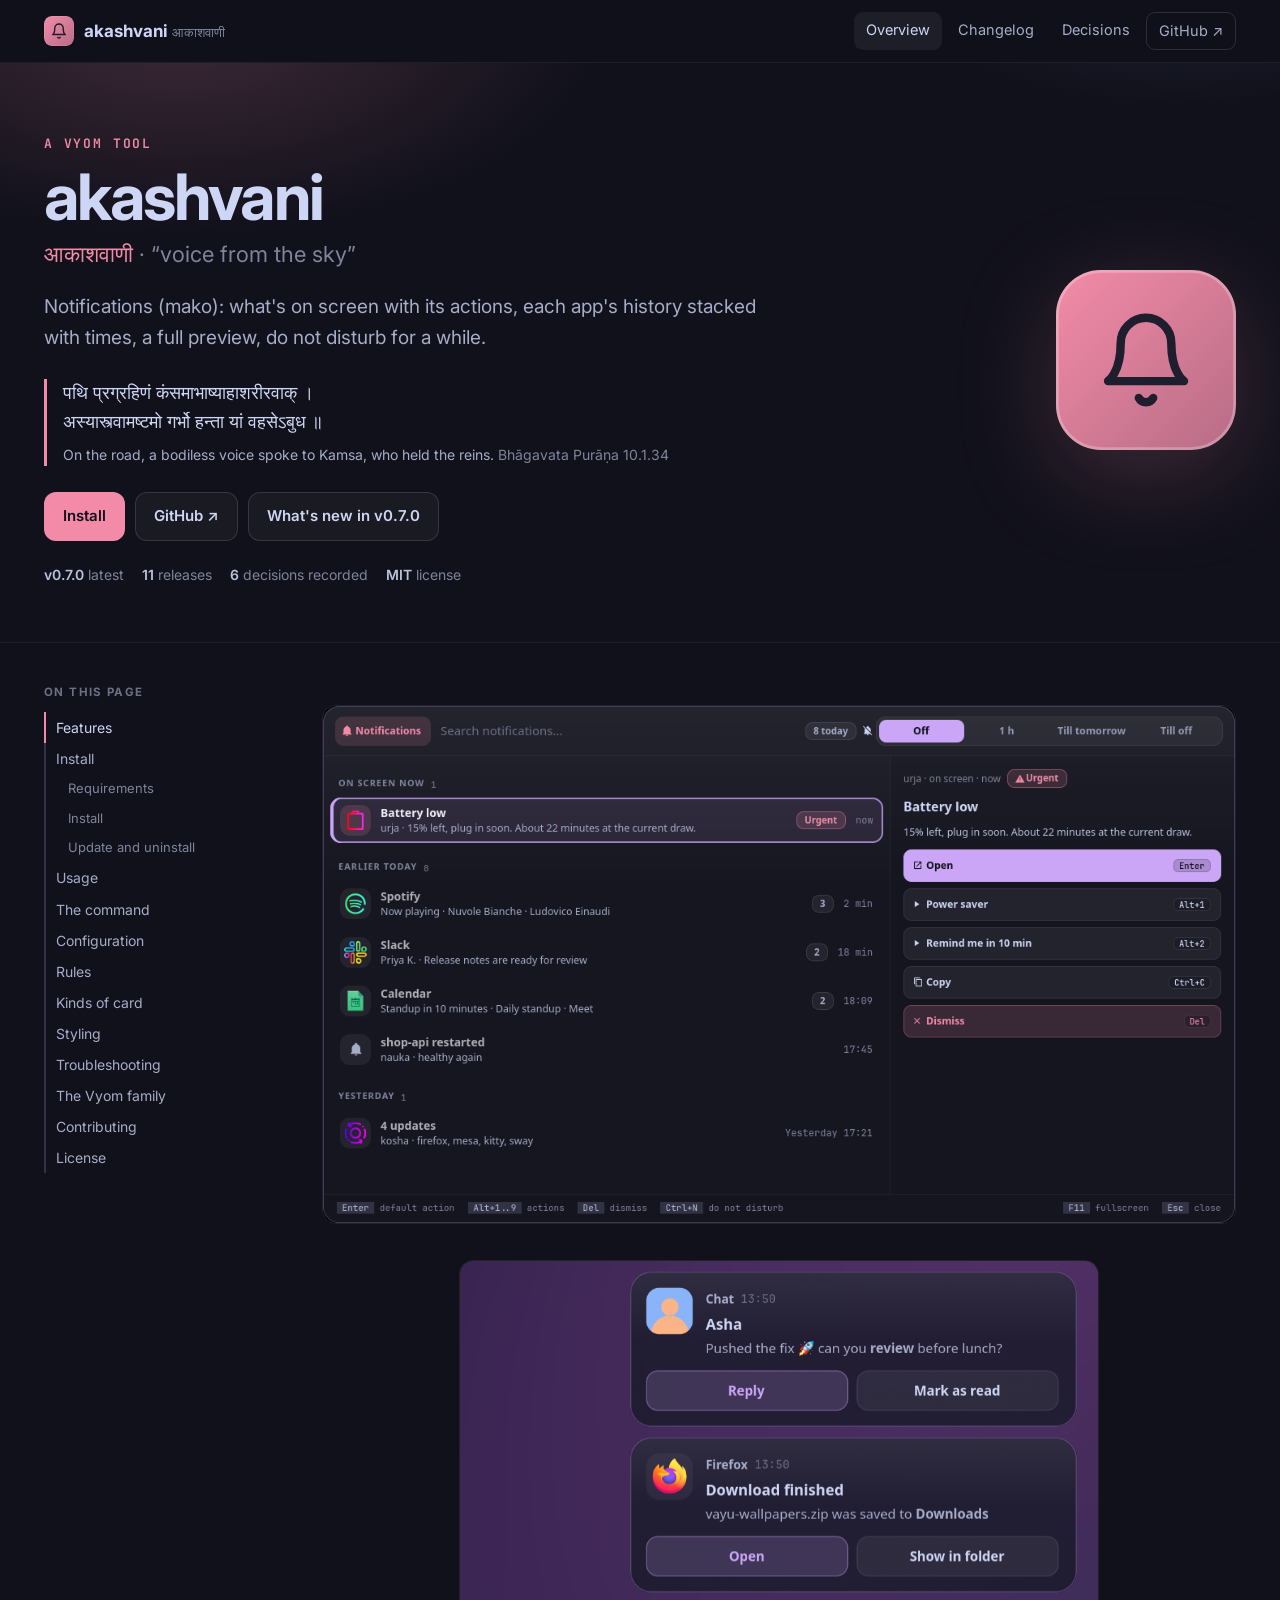
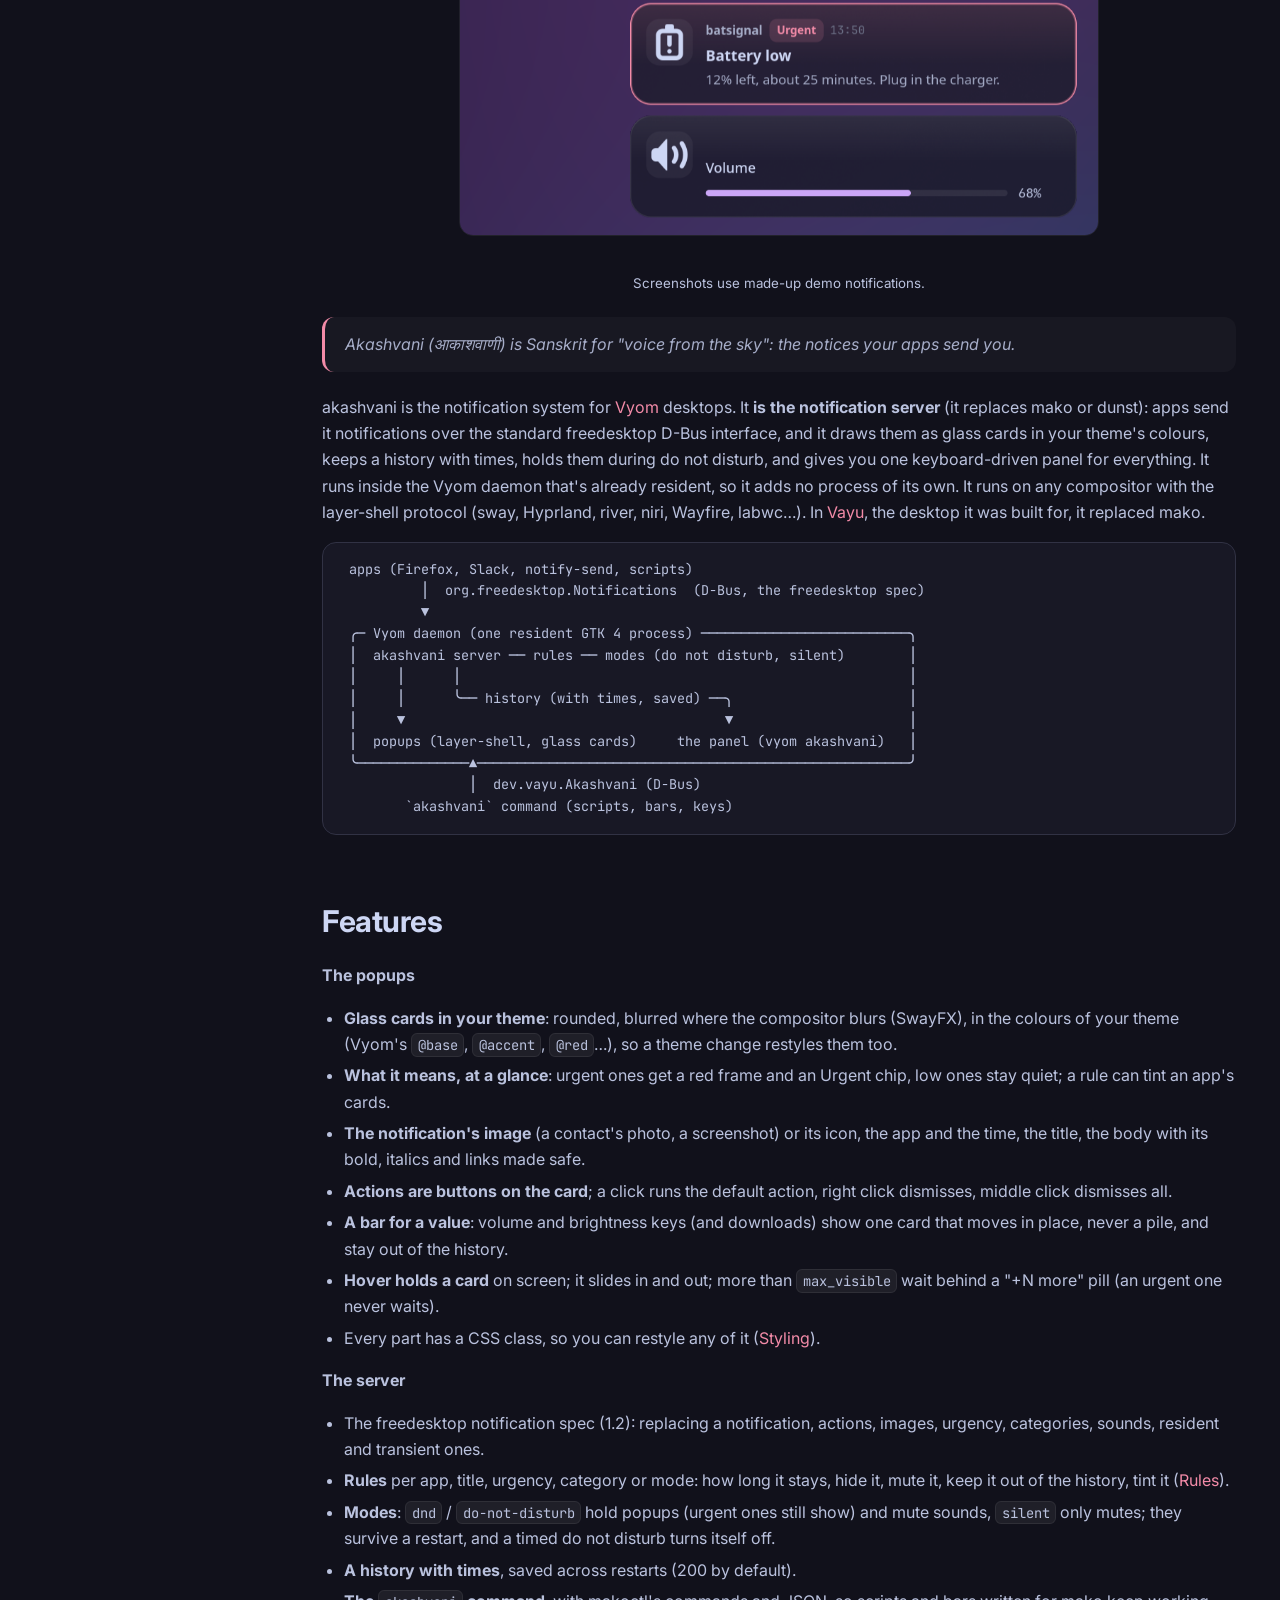
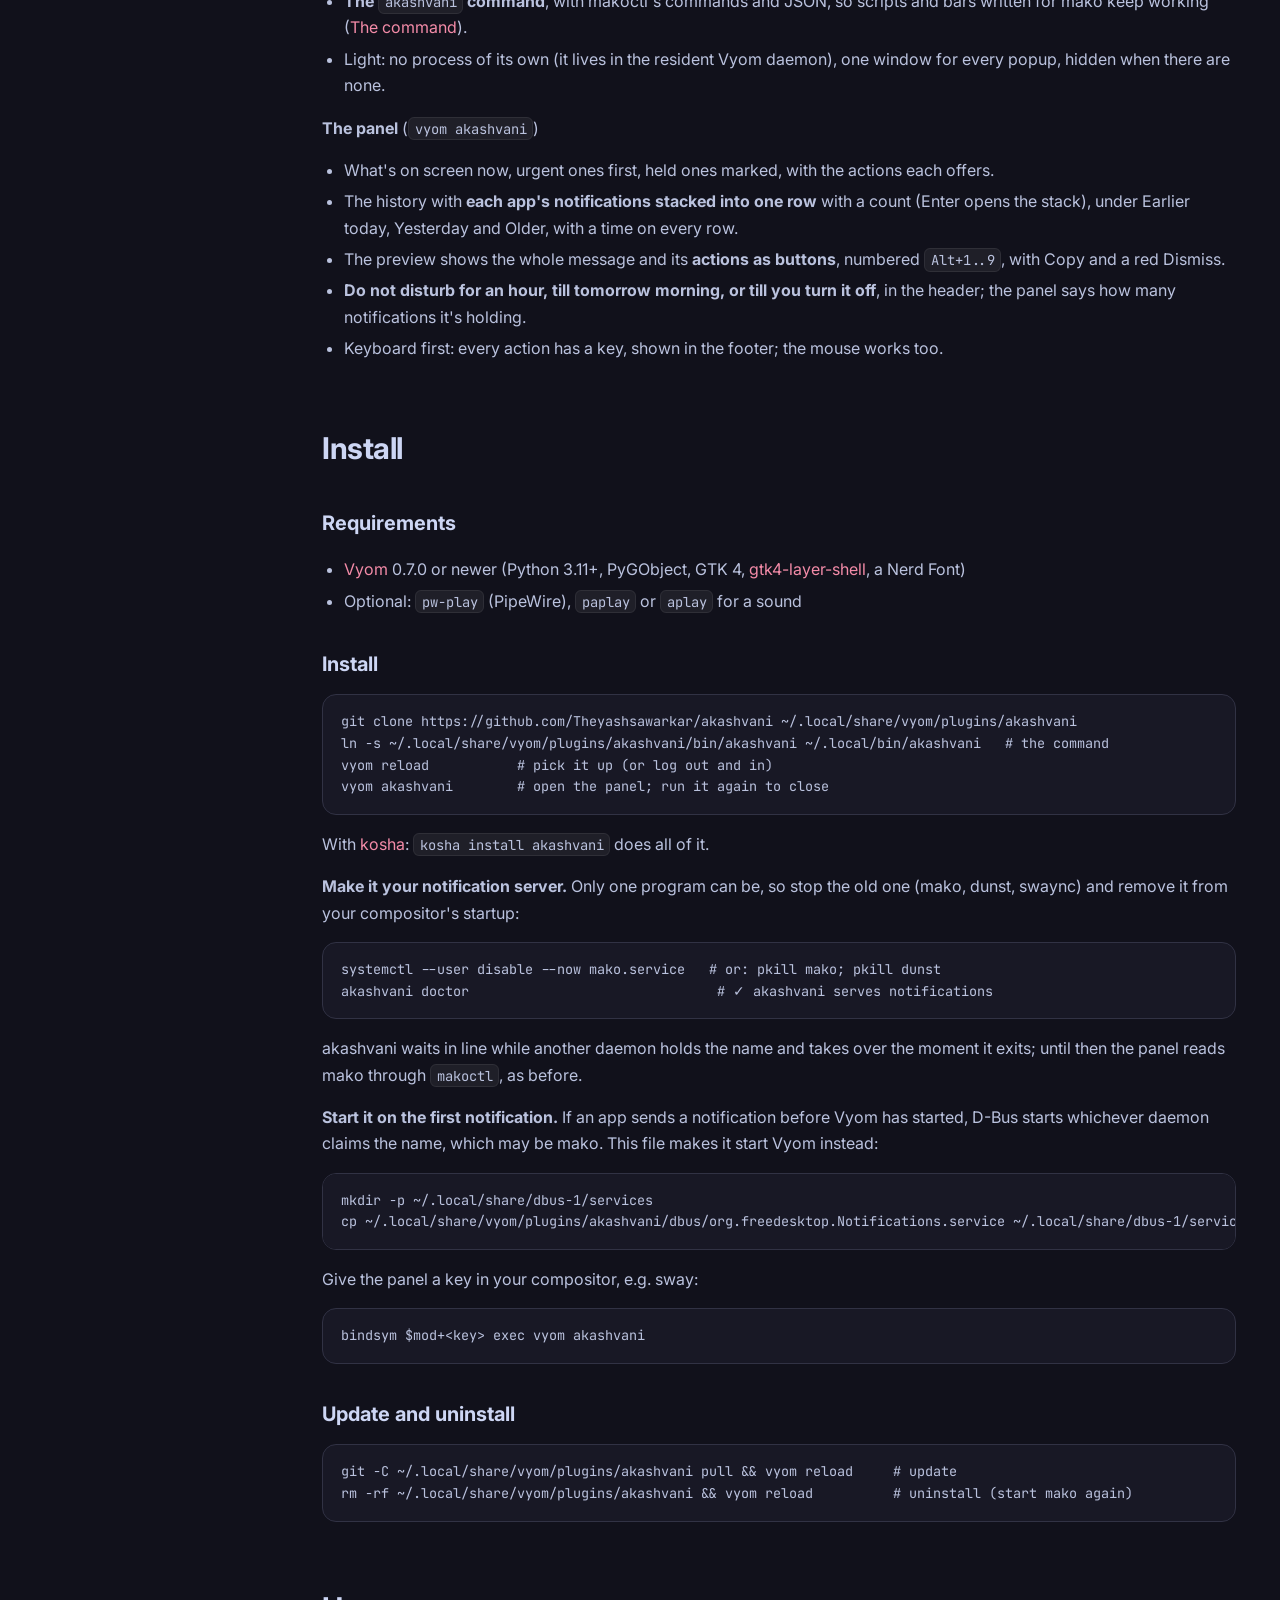
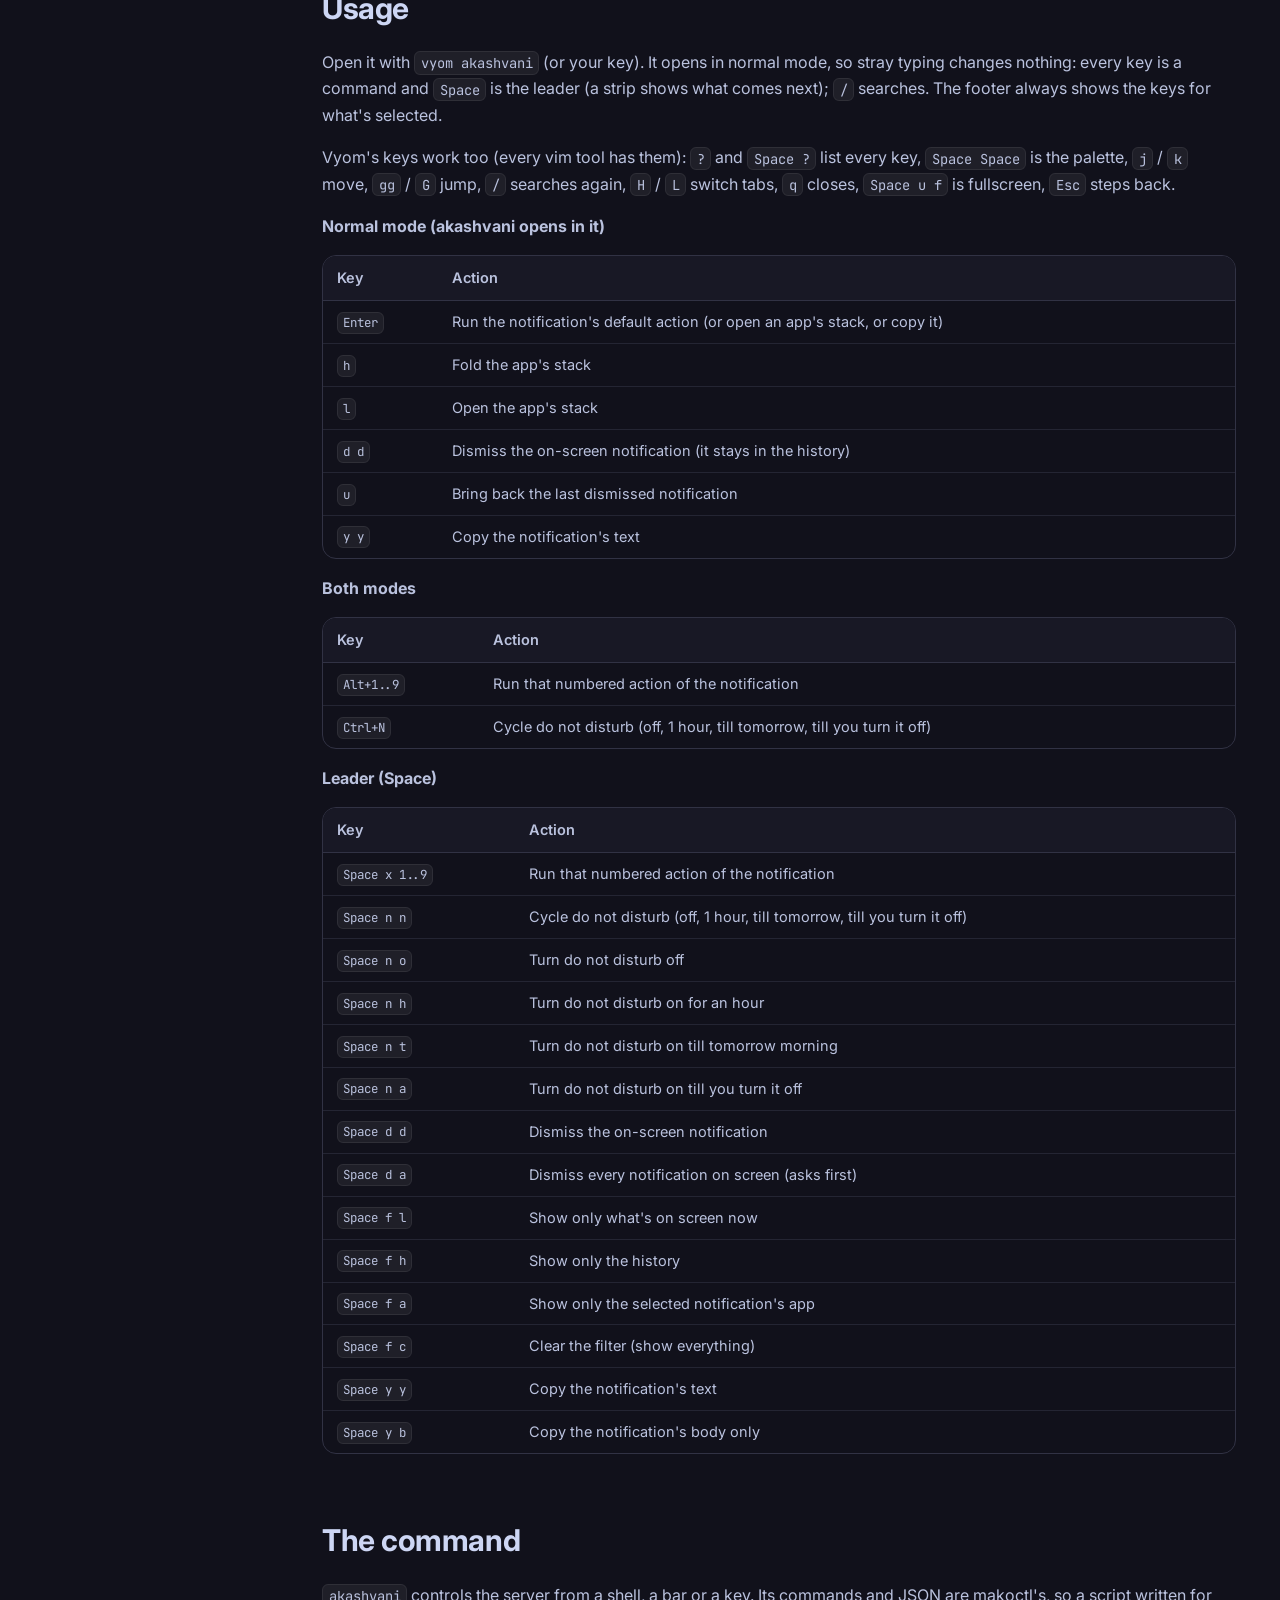
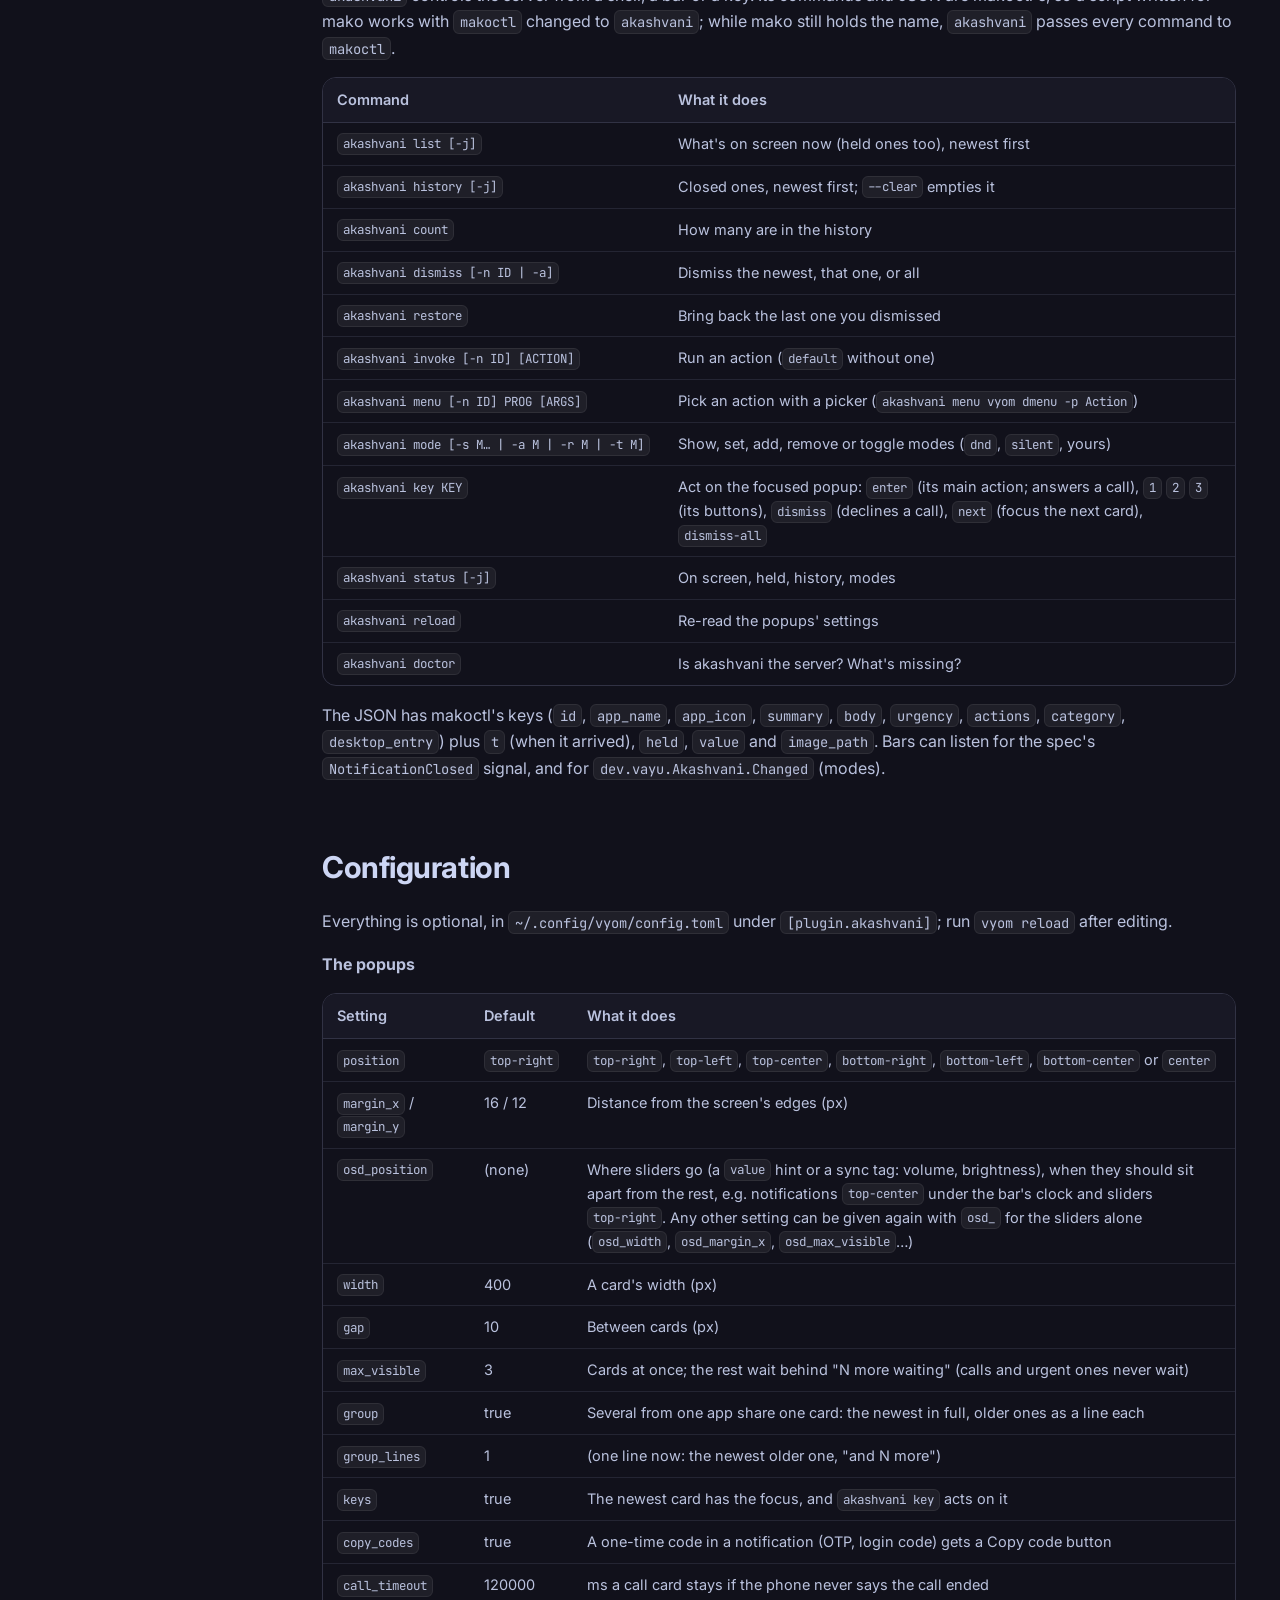
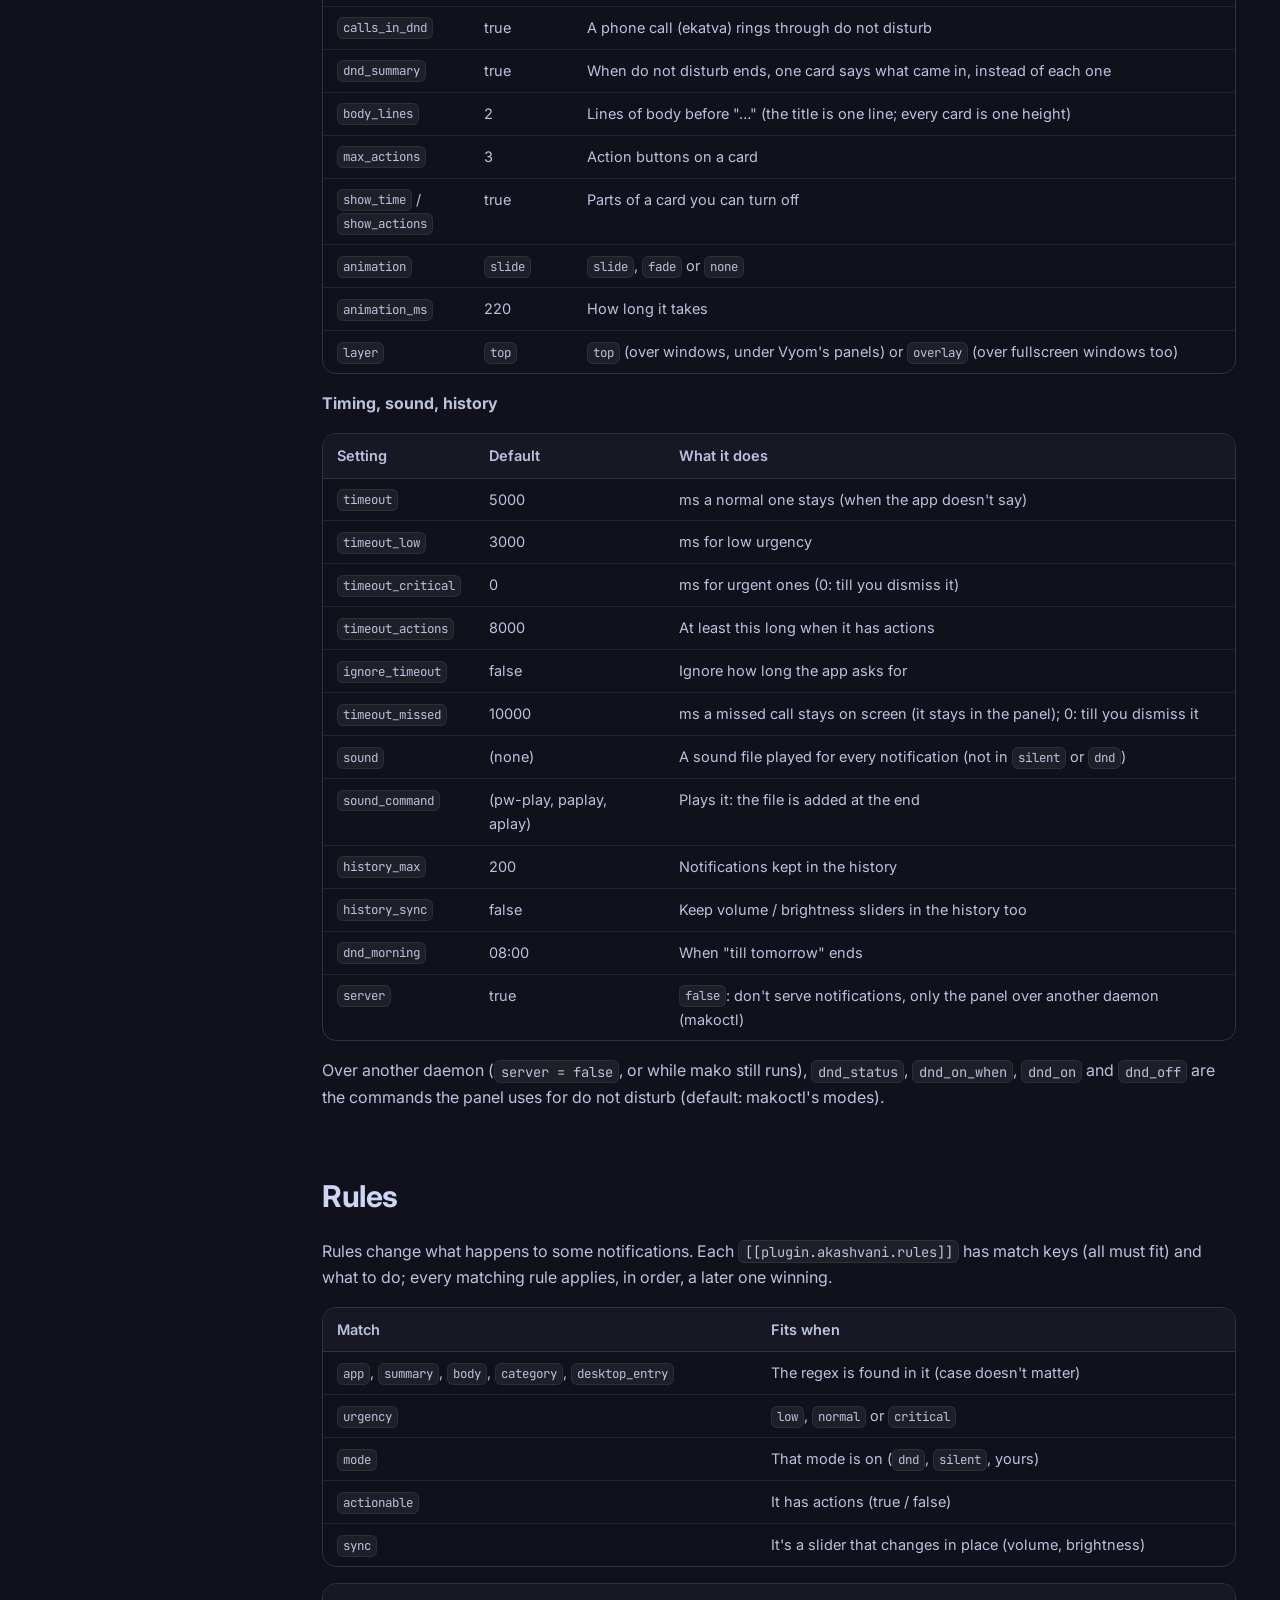
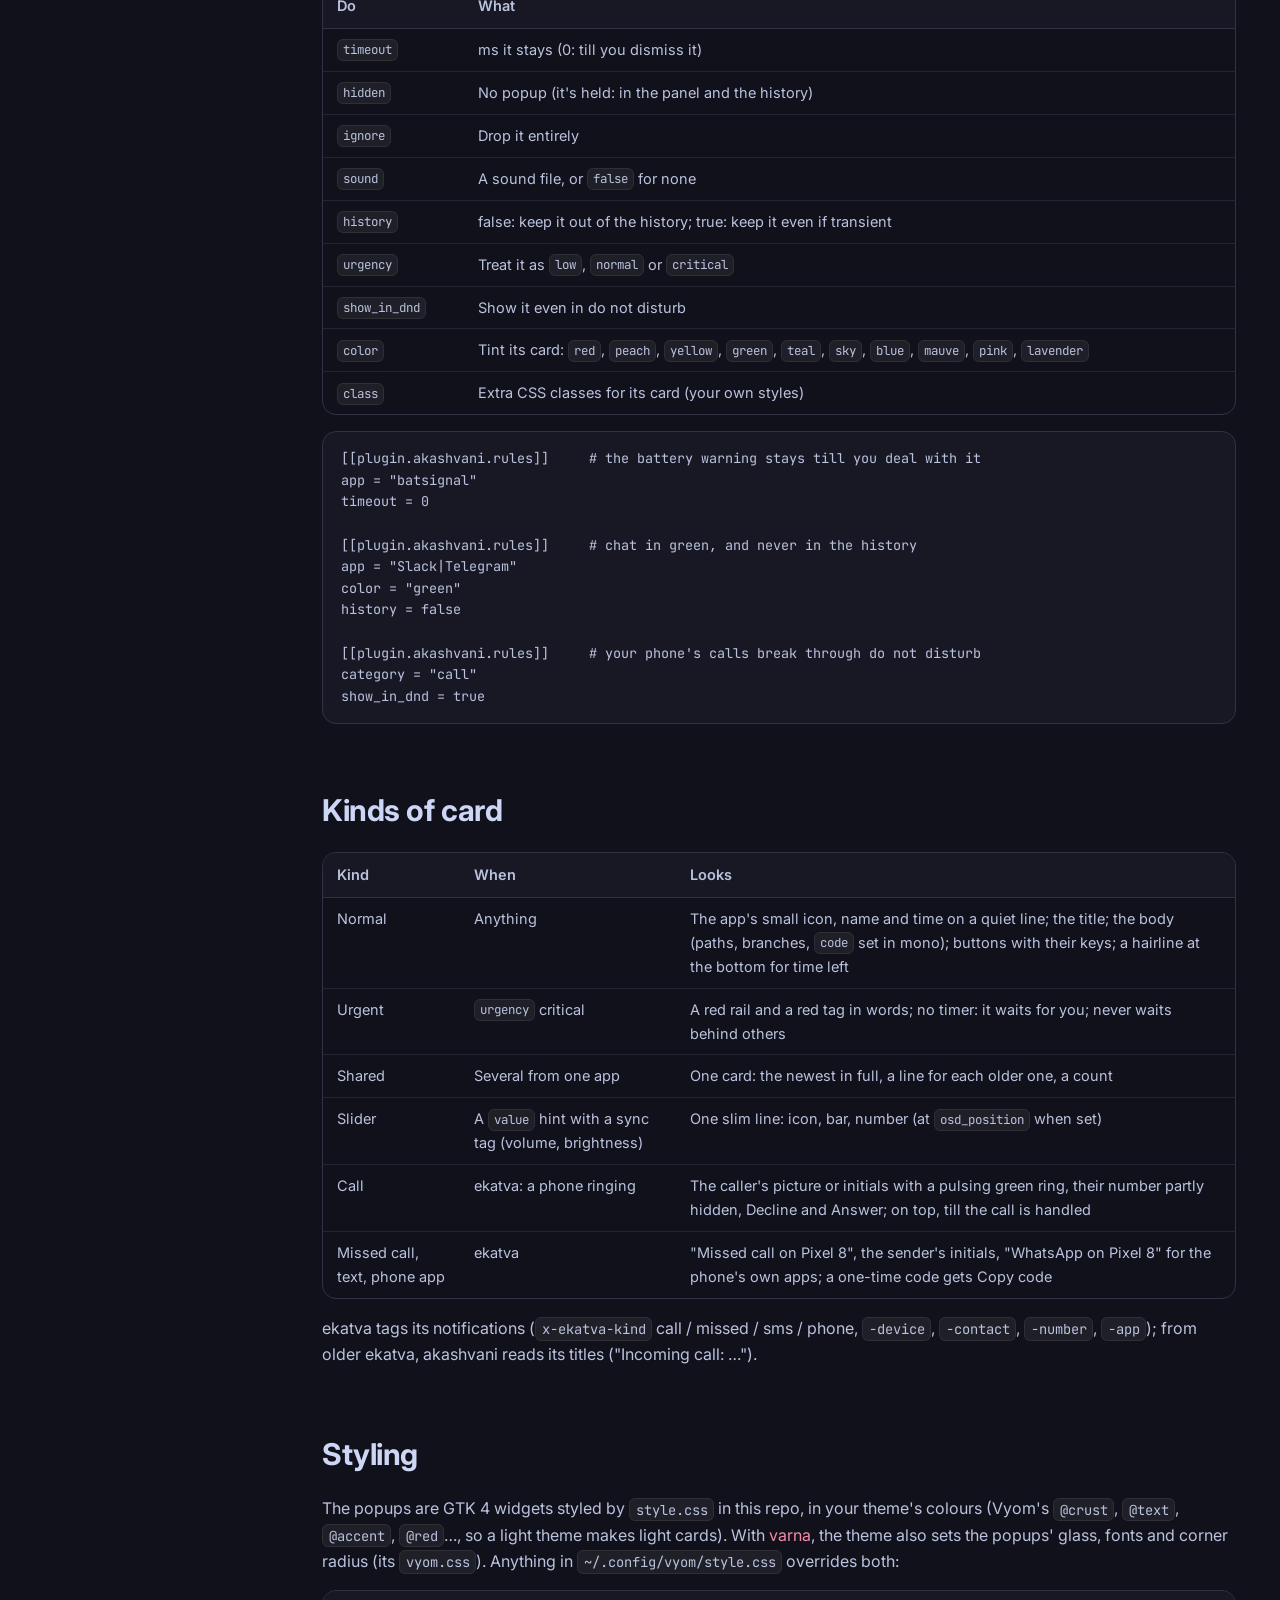
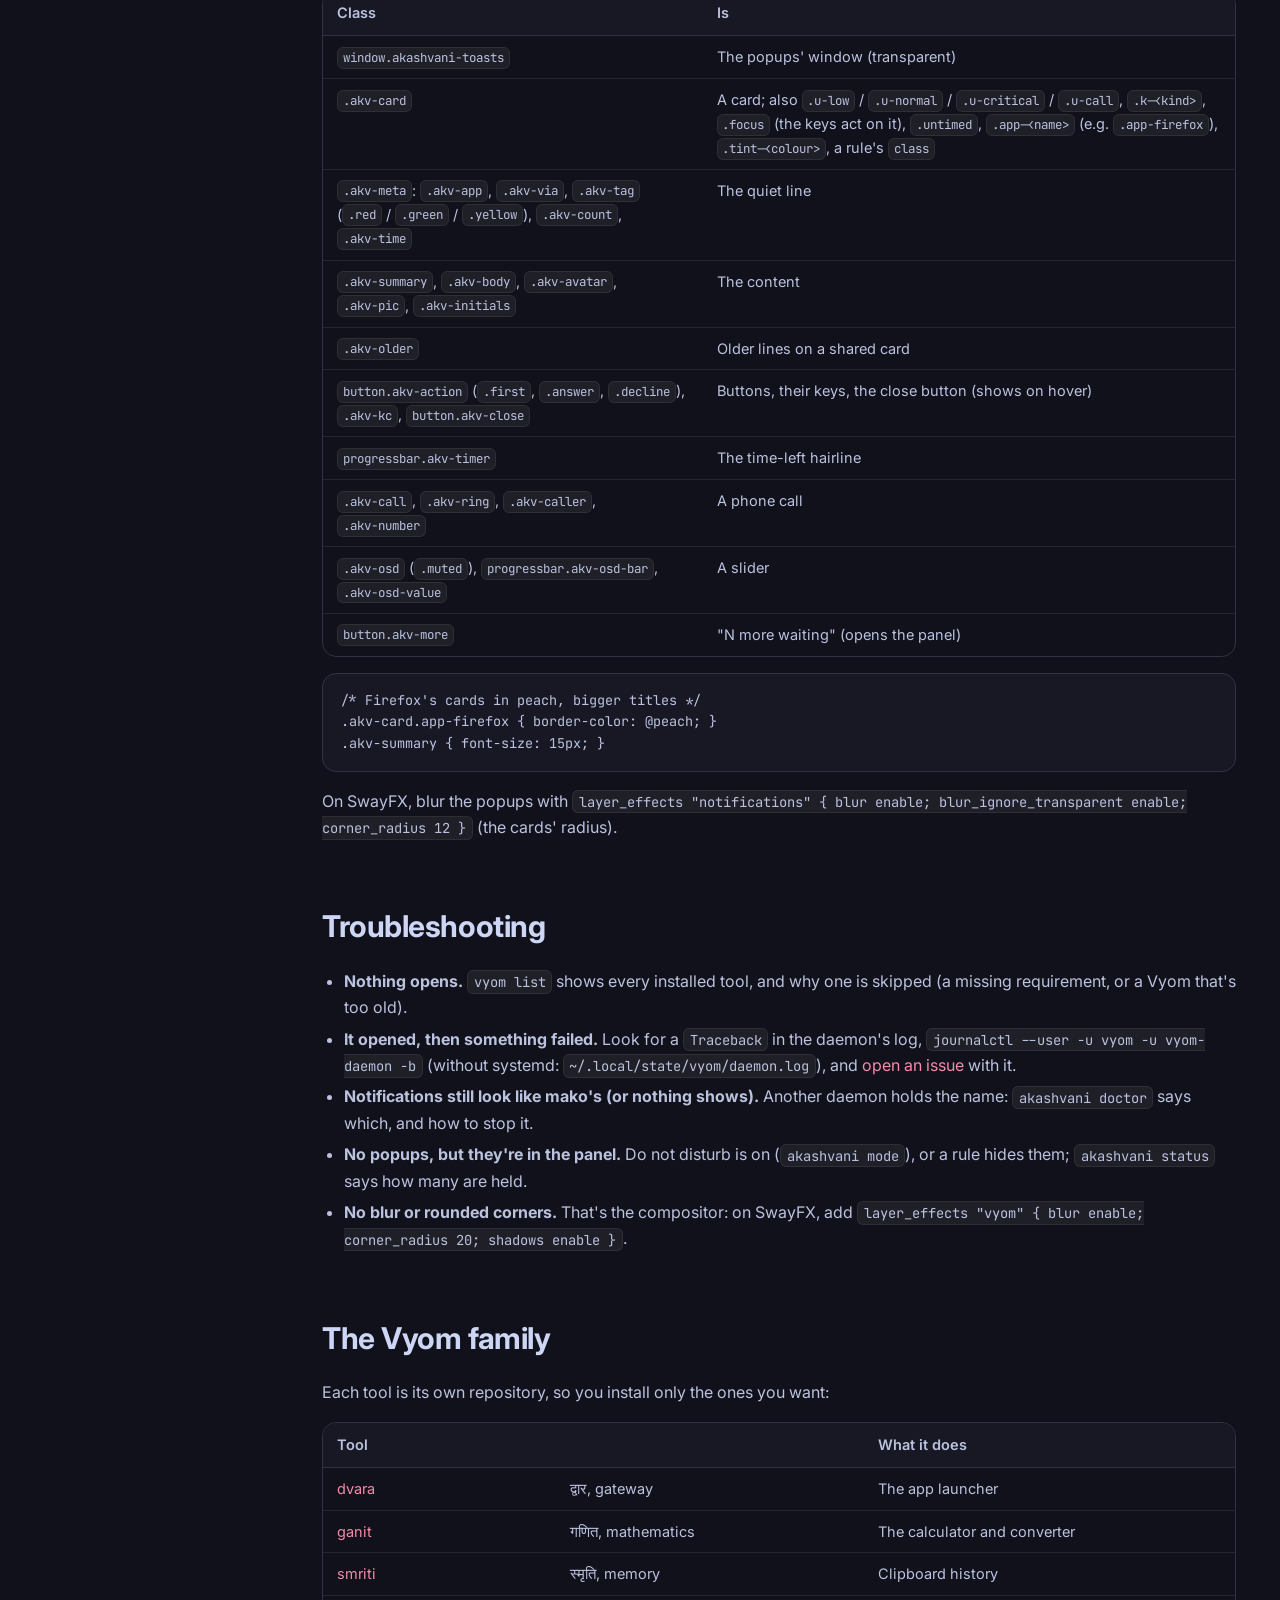
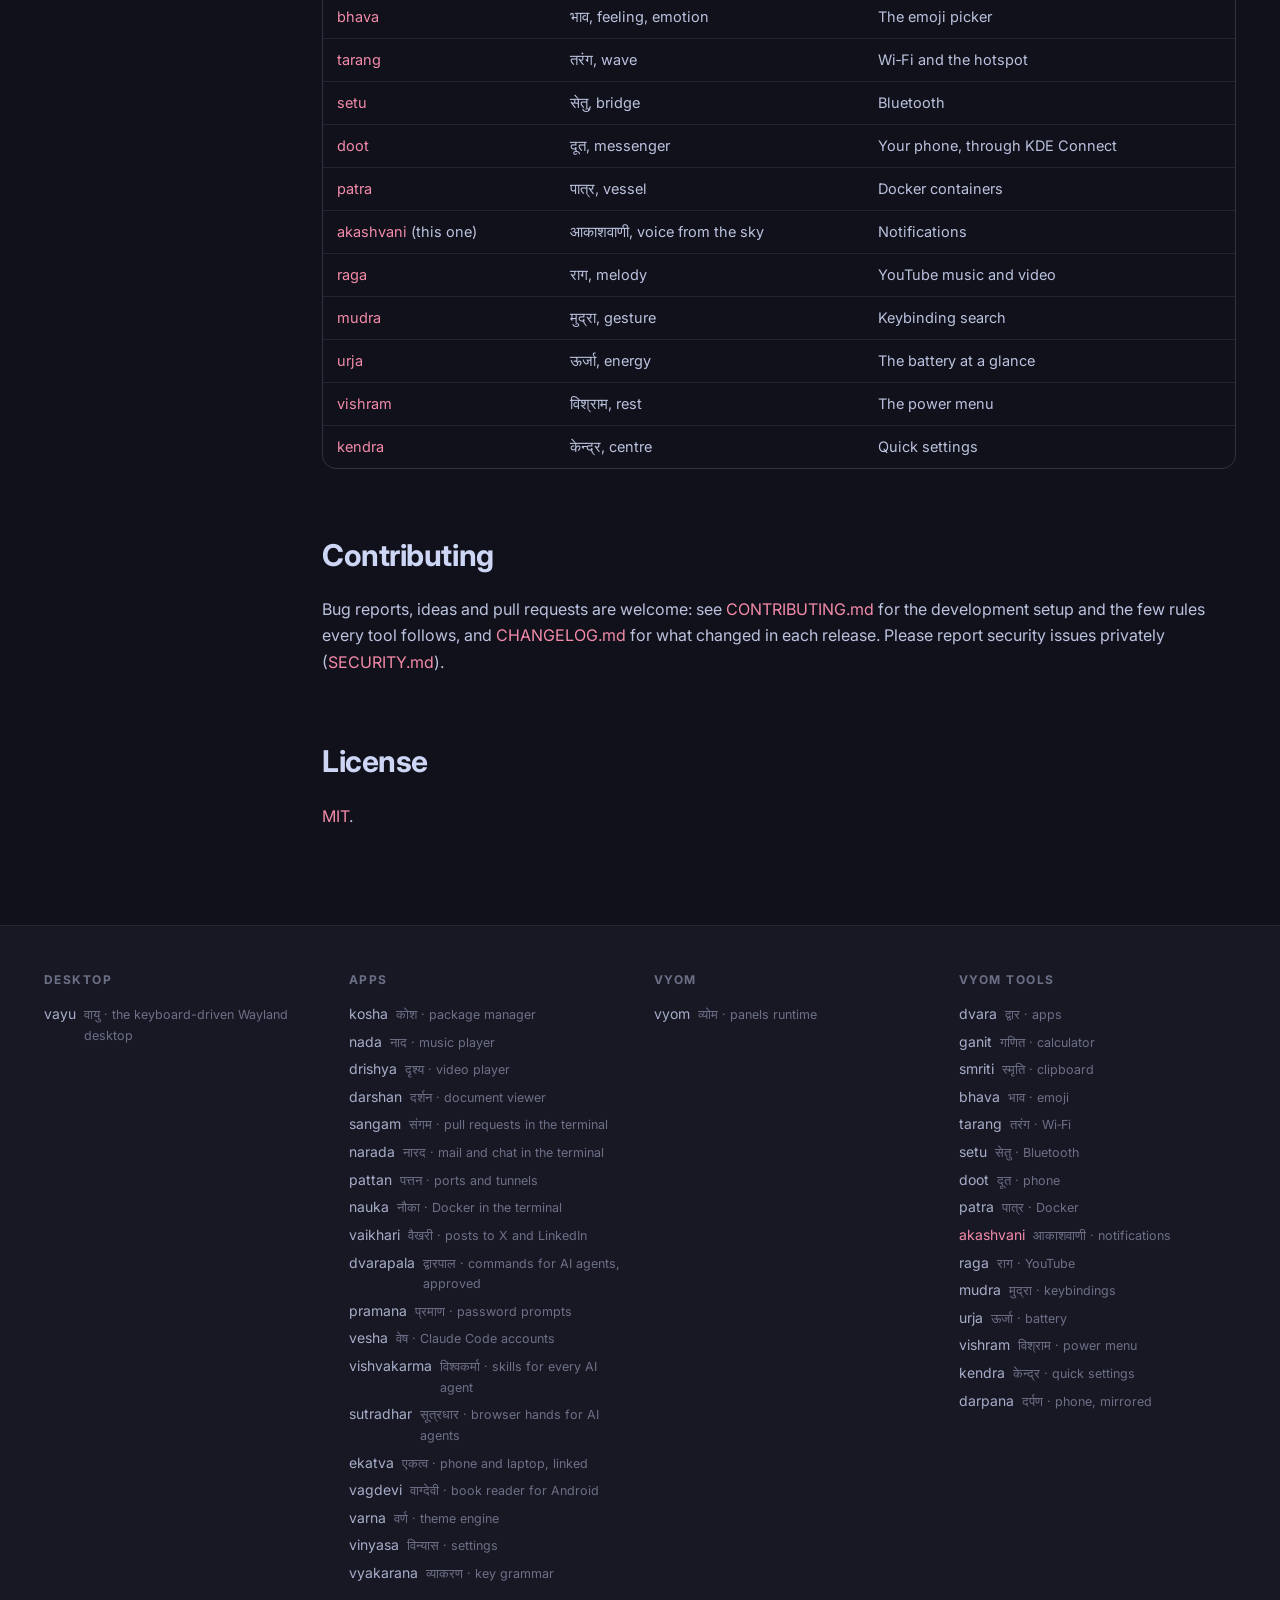
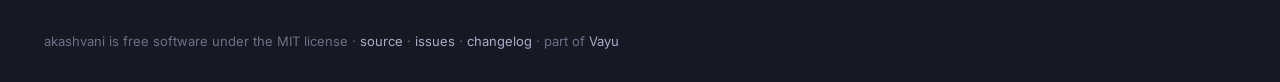
==== docs/index.html @ d6546548 "The website moves to akashvani.theyashsawarkar.dev Every Vayu tool's site now has its own address on" ====
<!doctype html>
<html lang="en">
<head>
<meta charset="utf-8">
<meta name="viewport" content="width=device-width, initial-scale=1">
<title>akashvani · Notifications (mako): what&#x27;s on screen with its actions, each app&#x27;s history stacked with times, a full preview, do not disturb for a while.</title>
<meta name="description" content="Notifications (mako): what&#x27;s on screen with its actions, each app&#x27;s history stacked with times, a full preview, do not disturb for a while.">
<meta property="og:title" content="akashvani · Notifications (mako): what&#x27;s on screen with its actions, each app&#x27;s history stacked with times, a full preview, do not disturb for a while.">
<meta property="og:description" content="Notifications (mako): what&#x27;s on screen with its actions, each app&#x27;s history stacked with times, a full preview, do not disturb for a while.">
<meta name="theme-color" content="#11111b">
<link rel="icon" href="assets/logo.svg" type="image/svg+xml">
<link rel="preconnect" href="https://fonts.googleapis.com">
<link href="https://fonts.googleapis.com/css2?family=Inter:wght@400;500;600;700;800&family=JetBrains+Mono:wght@400;600&display=swap" rel="stylesheet">
<link rel="stylesheet" href="assets/site.css">
<style>:root{--accent:#f38ba8;--glow:#f38ba833}</style>
</head>
<body>
<header class="top"><div class="in">
<a class="brand" href="index.html"><img src="assets/logo.svg" alt=""><span>akashvani <small>आकाशवाणी</small></span></a>
<nav><a href="index.html" class="on">Overview</a><a href="changelog.html" class="">Changelog</a><a href="adr/index.html" class=" hide">Decisions</a><a class="gh" href="https://github.com/Theyashsawarkar/akashvani">GitHub ↗</a></nav></div></header>
<section class="hero"><div class="in"><div>
<div class="eyebrow">a Vyom tool</div>
<h1>akashvani</h1>
<div class="sa">आकाशवाणी <span>· “voice from the sky”</span></div>
<p class="lead">Notifications (mako): what&#x27;s on screen with its actions, each app&#x27;s history stacked with times, a full preview, do not disturb for a while.</p>
<figure class="shloka"><p lang="sa">पथि प्रग्रहिणं कंसमाभाष्याहाशरीरवाक् ।<br>अस्यास्त्वामष्टमो गर्भो हन्ता यां वहसेऽबुध ॥</p><figcaption>On the road, a bodiless voice spoke to Kamsa, who held the reins. <cite>Bhāgavata Purāṇa 10.1.34</cite></figcaption></figure>
<div class="cta"><a class="btn primary" href="#install">Install</a><a class="btn" href="https://github.com/Theyashsawarkar/akashvani">GitHub ↗</a>
<a class="btn" href="changelog.html">What's new in v0.7.0</a></div>
<div class="meta"><span><b>v0.7.0</b> latest</span><span><b>11</b> releases</span><span><b>6</b> decisions recorded</span><span><b>MIT</b> license</span></div>
</div><img class="logo" src="assets/logo.svg" alt="akashvani logo"></div></section>
<div class="wrap"><aside class="toc"><b>On this page</b><a class="l2" href="#features">Features</a><a class="l2" href="#install">Install</a><a class="l3" href="#requirements">Requirements</a><a class="l3" href="#install">Install</a><a class="l3" href="#update-and-uninstall">Update and uninstall</a><a class="l2" href="#usage">Usage</a><a class="l2" href="#the-command">The command</a><a class="l2" href="#configuration">Configuration</a><a class="l2" href="#rules">Rules</a><a class="l2" href="#kinds-of-card">Kinds of card</a><a class="l2" href="#styling">Styling</a><a class="l2" href="#troubleshooting">Troubleshooting</a><a class="l2" href="#the-vyom-family">The Vyom family</a><a class="l2" href="#contributing">Contributing</a><a class="l2" href="#license">License</a></aside><article>
<!-- No screenshot: notifications shows personal data (your own notifications). -->
<p align="center">
  <img alt="akashvani: an urgent battery notification on screen with a red Urgent chip, each app's notifications stacked with a count and a time, the preview with numbered action buttons, Copy and a red Dismiss; do not disturb with a duration in the header" src="assets/screenshots/akashvani.png" width="100%">
</p>
<p align="center">
  <img alt="akashvani's popups: a chat message with the sender's picture and Reply / Mark as read buttons, a finished download with Open and Show in folder, an urgent battery warning framed in red, and a volume bar" src="assets/screenshots/popups.png" width="70%">
</p>
<p align="center"><sub>Screenshots use made-up demo notifications.</sub></p>
<blockquote><p><em>Akashvani</em> (आकाशवाणी) is Sanskrit for "voice from the sky": the notices your apps send you.</p></blockquote>
<p>akashvani is the notification system for <a href="https://github.com/Theyashsawarkar/vyom">Vyom</a> desktops. It <strong>is the notification server</strong> (it replaces mako or dunst): apps send it notifications over the standard freedesktop D-Bus interface, and it draws them as glass cards in your theme's colours, keeps a history with times, holds them during do not disturb, and gives you one keyboard-driven panel for everything. It runs inside the Vyom daemon that's already resident, so it adds no process of its own. It runs on any compositor with the layer-shell protocol (sway, Hyprland, river, niri, Wayfire, labwc…). In <a href="https://github.com/Theyashsawarkar/vayu">Vayu</a>, the desktop it was built for, it replaced mako.</p>
<pre class="code" data-lang=""><code> apps (Firefox, Slack, notify-send, scripts)
          │  org.freedesktop.Notifications  (D-Bus, the freedesktop spec)
          ▼
 ╭─ Vyom daemon (one resident GTK 4 process) ──────────────────────────╮
 │  akashvani server ── rules ── modes (do not disturb, silent)        │
 │     │      │                                                        │
 │     │      ╰── history (with times, saved) ──╮                      │
 │     ▼                                        ▼                      │
 │  popups (layer-shell, glass cards)     the panel (vyom akashvani)   │
 ╰──────────────▲──────────────────────────────────────────────────────╯
                │  dev.vayu.Akashvani (D-Bus)
        `akashvani` command (scripts, bars, keys)</code></pre>
<h2 id="features"><a class="anchor" href="#features">#</a>Features</h2>
<p><strong>The popups</strong></p>
<ul><li><strong>Glass cards in your theme</strong>: rounded, blurred where the compositor blurs (SwayFX), in the colours of your theme (Vyom's <code>@base</code>, <code>@accent</code>, <code>@red</code>…), so a theme change restyles them too.</li><li><strong>What it means, at a glance</strong>: urgent ones get a red frame and an Urgent chip, low ones stay quiet; a rule can tint an app's cards.</li><li><strong>The notification's image</strong> (a contact's photo, a screenshot) or its icon, the app and the time, the title, the body with its bold, italics and links made safe.</li><li><strong>Actions are buttons on the card</strong>; a click runs the default action, right click dismisses, middle click dismisses all.</li><li><strong>A bar for a value</strong>: volume and brightness keys (and downloads) show one card that moves in place, never a pile, and stay out of the history.</li><li><strong>Hover holds a card</strong> on screen; it slides in and out; more than <code>max_visible</code> wait behind a "+N more" pill (an urgent one never waits).</li><li>Every part has a CSS class, so you can restyle any of it (<a href="#styling">Styling</a>).</li></ul>
<p><strong>The server</strong></p>
<ul><li>The freedesktop notification spec (1.2): replacing a notification, actions, images, urgency, categories, sounds, resident and transient ones.</li><li><strong>Rules</strong> per app, title, urgency, category or mode: how long it stays, hide it, mute it, keep it out of the history, tint it (<a href="#rules">Rules</a>).</li><li><strong>Modes</strong>: <code>dnd</code> / <code>do-not-disturb</code> hold popups (urgent ones still show) and mute sounds, <code>silent</code> only mutes; they survive a restart, and a timed do not disturb turns itself off.</li><li><strong>A history with times</strong>, saved across restarts (200 by default).</li><li><strong>The <code>akashvani</code> command</strong>, with makoctl's commands and JSON, so scripts and bars written for mako keep working (<a href="#the-command">The command</a>).</li><li>Light: no process of its own (it lives in the resident Vyom daemon), one window for every popup, hidden when there are none.</li></ul>
<p><strong>The panel</strong> (<code>vyom akashvani</code>)</p>
<ul><li>What's on screen now, urgent ones first, held ones marked, with the actions each offers.</li><li>The history with <strong>each app's notifications stacked into one row</strong> with a count (Enter opens the stack), under Earlier today, Yesterday and Older, with a time on every row.</li><li>The preview shows the whole message and its <strong>actions as buttons</strong>, numbered <code>Alt+1..9</code>, with Copy and a red Dismiss.</li><li><strong>Do not disturb for an hour, till tomorrow morning, or till you turn it off</strong>, in the header; the panel says how many notifications it's holding.</li><li>Keyboard first: every action has a key, shown in the footer; the mouse works too.</li></ul>
<h2 id="install"><a class="anchor" href="#install">#</a>Install</h2>
<h3 id="requirements"><a class="anchor" href="#requirements">#</a>Requirements</h3>
<ul><li><a href="https://github.com/Theyashsawarkar/vyom">Vyom</a> 0.7.0 or newer (Python 3.11+, PyGObject, GTK 4, <a href="https://github.com/wmww/gtk4-layer-shell">gtk4-layer-shell</a>, a Nerd Font)</li><li>Optional: <code>pw-play</code> (PipeWire), <code>paplay</code> or <code>aplay</code> for a sound</li></ul>
<h3 id="install"><a class="anchor" href="#install">#</a>Install</h3>
<pre class="code" data-lang="sh"><code>git clone https://github.com/Theyashsawarkar/akashvani ~/.local/share/vyom/plugins/akashvani
ln -s ~/.local/share/vyom/plugins/akashvani/bin/akashvani ~/.local/bin/akashvani   # the command
vyom reload           # pick it up (or log out and in)
vyom akashvani        # open the panel; run it again to close</code></pre>
<p>With <a href="https://github.com/Theyashsawarkar/kosha">kosha</a>: <code>kosha install akashvani</code> does all of it.</p>
<p><strong>Make it your notification server.</strong> Only one program can be, so stop the old one (mako, dunst, swaync) and remove it from your compositor's startup:</p>
<pre class="code" data-lang="sh"><code>systemctl --user disable --now mako.service   # or: pkill mako; pkill dunst
akashvani doctor                               # ✓ akashvani serves notifications</code></pre>
<p>akashvani waits in line while another daemon holds the name and takes over the moment it exits; until then the panel reads mako through <code>makoctl</code>, as before.</p>
<p><strong>Start it on the first notification.</strong> If an app sends a notification before Vyom has started, D-Bus starts whichever daemon claims the name, which may be mako. This file makes it start Vyom instead:</p>
<pre class="code" data-lang="sh"><code>mkdir -p ~/.local/share/dbus-1/services
cp ~/.local/share/vyom/plugins/akashvani/dbus/org.freedesktop.Notifications.service ~/.local/share/dbus-1/services/</code></pre>
<p>Give the panel a key in your compositor, e.g. sway:</p>
<pre class="code" data-lang="sh"><code>bindsym $mod+&lt;key&gt; exec vyom akashvani</code></pre>
<h3 id="update-and-uninstall"><a class="anchor" href="#update-and-uninstall">#</a>Update and uninstall</h3>
<pre class="code" data-lang="sh"><code>git -C ~/.local/share/vyom/plugins/akashvani pull &amp;&amp; vyom reload     # update
rm -rf ~/.local/share/vyom/plugins/akashvani &amp;&amp; vyom reload          # uninstall (start mako again)</code></pre>
<h2 id="usage"><a class="anchor" href="#usage">#</a>Usage</h2>
<p>Open it with <code>vyom akashvani</code> (or your key). It opens in normal mode, so stray typing changes nothing: every key is a command and <code>Space</code> is the leader (a strip shows what comes next); <code>/</code> searches. The footer always shows the keys for what's selected.</p>
<!-- KEYS (generated by scripts/keybinds.py from akashvani/vim.py) -->
<p>Vyom's keys work too (every vim tool has them): <code>?</code> and <code>Space ?</code> list every key, <code>Space Space</code> is the palette, <code>j</code> / <code>k</code> move, <code>gg</code> / <code>G</code> jump, <code>/</code> searches again, <code>H</code> / <code>L</code> switch tabs, <code>q</code> closes, <code>Space u f</code> is fullscreen, <code>Esc</code> steps back.</p>
<p><strong>Normal mode (akashvani opens in it)</strong></p>
<div class="table"><table><thead><tr><th>Key</th><th>Action</th></tr></thead><tbody><tr><td><code>Enter</code></td><td>Run the notification's default action (or open an app's stack, or copy it)</td></tr><tr><td><code>h</code></td><td>Fold the app's stack</td></tr><tr><td><code>l</code></td><td>Open the app's stack</td></tr><tr><td><code>d d</code></td><td>Dismiss the on-screen notification (it stays in the history)</td></tr><tr><td><code>u</code></td><td>Bring back the last dismissed notification</td></tr><tr><td><code>y y</code></td><td>Copy the notification's text</td></tr></tbody></table></div>
<p><strong>Both modes</strong></p>
<div class="table"><table><thead><tr><th>Key</th><th>Action</th></tr></thead><tbody><tr><td><code>Alt+1..9</code></td><td>Run that numbered action of the notification</td></tr><tr><td><code>Ctrl+N</code></td><td>Cycle do not disturb (off, 1 hour, till tomorrow, till you turn it off)</td></tr></tbody></table></div>
<p><strong>Leader (Space)</strong></p>
<div class="table"><table><thead><tr><th>Key</th><th>Action</th></tr></thead><tbody><tr><td><code>Space x 1..9</code></td><td>Run that numbered action of the notification</td></tr><tr><td><code>Space n n</code></td><td>Cycle do not disturb (off, 1 hour, till tomorrow, till you turn it off)</td></tr><tr><td><code>Space n o</code></td><td>Turn do not disturb off</td></tr><tr><td><code>Space n h</code></td><td>Turn do not disturb on for an hour</td></tr><tr><td><code>Space n t</code></td><td>Turn do not disturb on till tomorrow morning</td></tr><tr><td><code>Space n a</code></td><td>Turn do not disturb on till you turn it off</td></tr><tr><td><code>Space d d</code></td><td>Dismiss the on-screen notification</td></tr><tr><td><code>Space d a</code></td><td>Dismiss every notification on screen (asks first)</td></tr><tr><td><code>Space f l</code></td><td>Show only what's on screen now</td></tr><tr><td><code>Space f h</code></td><td>Show only the history</td></tr><tr><td><code>Space f a</code></td><td>Show only the selected notification's app</td></tr><tr><td><code>Space f c</code></td><td>Clear the filter (show everything)</td></tr><tr><td><code>Space y y</code></td><td>Copy the notification's text</td></tr><tr><td><code>Space y b</code></td><td>Copy the notification's body only</td></tr></tbody></table></div>
<!-- END KEYS -->
<h2 id="the-command"><a class="anchor" href="#the-command">#</a>The command</h2>
<p><code>akashvani</code> controls the server from a shell, a bar or a key. Its commands and JSON are makoctl's, so a script written for mako works with <code>makoctl</code> changed to <code>akashvani</code>; while mako still holds the name, <code>akashvani</code> passes every command to <code>makoctl</code>.</p>
<div class="table"><table><thead><tr><th>Command</th><th>What it does</th></tr></thead><tbody><tr><td><code>akashvani list [-j]</code></td><td>What's on screen now (held ones too), newest first</td></tr><tr><td><code>akashvani history [-j]</code></td><td>Closed ones, newest first; <code>--clear</code> empties it</td></tr><tr><td><code>akashvani count</code></td><td>How many are in the history</td></tr><tr><td><code>akashvani dismiss [-n ID | -a]</code></td><td>Dismiss the newest, that one, or all</td></tr><tr><td><code>akashvani restore</code></td><td>Bring back the last one you dismissed</td></tr><tr><td><code>akashvani invoke [-n ID] [ACTION]</code></td><td>Run an action (<code>default</code> without one)</td></tr><tr><td><code>akashvani menu [-n ID] PROG [ARGS]</code></td><td>Pick an action with a picker (<code>akashvani menu vyom dmenu -p Action</code>)</td></tr><tr><td><code>akashvani mode [-s M… | -a M | -r M | -t M]</code></td><td>Show, set, add, remove or toggle modes (<code>dnd</code>, <code>silent</code>, yours)</td></tr><tr><td><code>akashvani key KEY</code></td><td>Act on the focused popup: <code>enter</code> (its main action; answers a call), <code>1</code> <code>2</code> <code>3</code> (its buttons), <code>dismiss</code> (declines a call), <code>next</code> (focus the next card), <code>dismiss-all</code></td></tr><tr><td><code>akashvani status [-j]</code></td><td>On screen, held, history, modes</td></tr><tr><td><code>akashvani reload</code></td><td>Re-read the popups' settings</td></tr><tr><td><code>akashvani doctor</code></td><td>Is akashvani the server? What's missing?</td></tr></tbody></table></div>
<p>The JSON has makoctl's keys (<code>id</code>, <code>app_name</code>, <code>app_icon</code>, <code>summary</code>, <code>body</code>, <code>urgency</code>, <code>actions</code>, <code>category</code>, <code>desktop_entry</code>) plus <code>t</code> (when it arrived), <code>held</code>, <code>value</code> and <code>image_path</code>. Bars can listen for the spec's <code>NotificationClosed</code> signal, and for <code>dev.vayu.Akashvani.Changed</code> (modes).</p>
<h2 id="configuration"><a class="anchor" href="#configuration">#</a>Configuration</h2>
<p>Everything is optional, in <code>~/.config/vyom/config.toml</code> under <code>[plugin.akashvani]</code>; run <code>vyom reload</code> after editing.</p>
<p><strong>The popups</strong></p>
<div class="table"><table><thead><tr><th>Setting</th><th>Default</th><th>What it does</th></tr></thead><tbody><tr><td><code>position</code></td><td><code>top-right</code></td><td><code>top-right</code>, <code>top-left</code>, <code>top-center</code>, <code>bottom-right</code>, <code>bottom-left</code>, <code>bottom-center</code> or <code>center</code></td></tr><tr><td><code>margin_x</code> / <code>margin_y</code></td><td>16 / 12</td><td>Distance from the screen's edges (px)</td></tr><tr><td><code>osd_position</code></td><td>(none)</td><td>Where sliders go (a <code>value</code> hint or a sync tag: volume, brightness), when they should sit apart from the rest, e.g. notifications <code>top-center</code> under the bar's clock and sliders <code>top-right</code>. Any other setting can be given again with <code>osd_</code> for the sliders alone (<code>osd_width</code>, <code>osd_margin_x</code>, <code>osd_max_visible</code>…)</td></tr><tr><td><code>width</code></td><td>400</td><td>A card's width (px)</td></tr><tr><td><code>gap</code></td><td>10</td><td>Between cards (px)</td></tr><tr><td><code>max_visible</code></td><td>3</td><td>Cards at once; the rest wait behind "N more waiting" (calls and urgent ones never wait)</td></tr><tr><td><code>group</code></td><td>true</td><td>Several from one app share one card: the newest in full, older ones as a line each</td></tr><tr><td><code>group_lines</code></td><td>1</td><td>(one line now: the newest older one, "and N more")</td></tr><tr><td><code>keys</code></td><td>true</td><td>The newest card has the focus, and <code>akashvani key</code> acts on it</td></tr><tr><td><code>copy_codes</code></td><td>true</td><td>A one-time code in a notification (OTP, login code) gets a Copy code button</td></tr><tr><td><code>call_timeout</code></td><td>120000</td><td>ms a call card stays if the phone never says the call ended</td></tr><tr><td><code>calls_in_dnd</code></td><td>true</td><td>A phone call (ekatva) rings through do not disturb</td></tr><tr><td><code>dnd_summary</code></td><td>true</td><td>When do not disturb ends, one card says what came in, instead of each one</td></tr><tr><td><code>body_lines</code></td><td>2</td><td>Lines of body before "…" (the title is one line; every card is one height)</td></tr><tr><td><code>max_actions</code></td><td>3</td><td>Action buttons on a card</td></tr><tr><td><code>show_time</code> / <code>show_actions</code></td><td>true</td><td>Parts of a card you can turn off</td></tr><tr><td><code>animation</code></td><td><code>slide</code></td><td><code>slide</code>, <code>fade</code> or <code>none</code></td></tr><tr><td><code>animation_ms</code></td><td>220</td><td>How long it takes</td></tr><tr><td><code>layer</code></td><td><code>top</code></td><td><code>top</code> (over windows, under Vyom's panels) or <code>overlay</code> (over fullscreen windows too)</td></tr></tbody></table></div>
<p><strong>Timing, sound, history</strong></p>
<div class="table"><table><thead><tr><th>Setting</th><th>Default</th><th>What it does</th></tr></thead><tbody><tr><td><code>timeout</code></td><td>5000</td><td>ms a normal one stays (when the app doesn't say)</td></tr><tr><td><code>timeout_low</code></td><td>3000</td><td>ms for low urgency</td></tr><tr><td><code>timeout_critical</code></td><td>0</td><td>ms for urgent ones (0: till you dismiss it)</td></tr><tr><td><code>timeout_actions</code></td><td>8000</td><td>At least this long when it has actions</td></tr><tr><td><code>ignore_timeout</code></td><td>false</td><td>Ignore how long the app asks for</td></tr><tr><td><code>timeout_missed</code></td><td>10000</td><td>ms a missed call stays on screen (it stays in the panel); 0: till you dismiss it</td></tr><tr><td><code>sound</code></td><td>(none)</td><td>A sound file played for every notification (not in <code>silent</code> or <code>dnd</code>)</td></tr><tr><td><code>sound_command</code></td><td>(pw-play, paplay, aplay)</td><td>Plays it: the file is added at the end</td></tr><tr><td><code>history_max</code></td><td>200</td><td>Notifications kept in the history</td></tr><tr><td><code>history_sync</code></td><td>false</td><td>Keep volume / brightness sliders in the history too</td></tr><tr><td><code>dnd_morning</code></td><td>08:00</td><td>When "till tomorrow" ends</td></tr><tr><td><code>server</code></td><td>true</td><td><code>false</code>: don't serve notifications, only the panel over another daemon (makoctl)</td></tr></tbody></table></div>
<p>Over another daemon (<code>server = false</code>, or while mako still runs), <code>dnd_status</code>, <code>dnd_on_when</code>, <code>dnd_on</code> and <code>dnd_off</code> are the commands the panel uses for do not disturb (default: makoctl's modes).</p>
<h2 id="rules"><a class="anchor" href="#rules">#</a>Rules</h2>
<p>Rules change what happens to some notifications. Each <code>[[plugin.akashvani.rules]]</code> has match keys (all must fit) and what to do; every matching rule applies, in order, a later one winning.</p>
<div class="table"><table><thead><tr><th>Match</th><th>Fits when</th></tr></thead><tbody><tr><td><code>app</code>, <code>summary</code>, <code>body</code>, <code>category</code>, <code>desktop_entry</code></td><td>The regex is found in it (case doesn't matter)</td></tr><tr><td><code>urgency</code></td><td><code>low</code>, <code>normal</code> or <code>critical</code></td></tr><tr><td><code>mode</code></td><td>That mode is on (<code>dnd</code>, <code>silent</code>, yours)</td></tr><tr><td><code>actionable</code></td><td>It has actions (true / false)</td></tr><tr><td><code>sync</code></td><td>It's a slider that changes in place (volume, brightness)</td></tr></tbody></table></div>
<div class="table"><table><thead><tr><th>Do</th><th>What</th></tr></thead><tbody><tr><td><code>timeout</code></td><td>ms it stays (0: till you dismiss it)</td></tr><tr><td><code>hidden</code></td><td>No popup (it's held: in the panel and the history)</td></tr><tr><td><code>ignore</code></td><td>Drop it entirely</td></tr><tr><td><code>sound</code></td><td>A sound file, or <code>false</code> for none</td></tr><tr><td><code>history</code></td><td>false: keep it out of the history; true: keep it even if transient</td></tr><tr><td><code>urgency</code></td><td>Treat it as <code>low</code>, <code>normal</code> or <code>critical</code></td></tr><tr><td><code>show_in_dnd</code></td><td>Show it even in do not disturb</td></tr><tr><td><code>color</code></td><td>Tint its card: <code>red</code>, <code>peach</code>, <code>yellow</code>, <code>green</code>, <code>teal</code>, <code>sky</code>, <code>blue</code>, <code>mauve</code>, <code>pink</code>, <code>lavender</code></td></tr><tr><td><code>class</code></td><td>Extra CSS classes for its card (your own styles)</td></tr></tbody></table></div>
<pre class="code" data-lang="toml"><code>[[plugin.akashvani.rules]]     # the battery warning stays till you deal with it
app = &quot;batsignal&quot;
timeout = 0

[[plugin.akashvani.rules]]     # chat in green, and never in the history
app = &quot;Slack|Telegram&quot;
color = &quot;green&quot;
history = false

[[plugin.akashvani.rules]]     # your phone&#x27;s calls break through do not disturb
category = &quot;call&quot;
show_in_dnd = true</code></pre>
<h2 id="kinds-of-card"><a class="anchor" href="#kinds-of-card">#</a>Kinds of card</h2>
<div class="table"><table><thead><tr><th>Kind</th><th>When</th><th>Looks</th></tr></thead><tbody><tr><td>Normal</td><td>Anything</td><td>The app's small icon, name and time on a quiet line; the title; the body (paths, branches, <code>code</code> set in mono); buttons with their keys; a hairline at the bottom for time left</td></tr><tr><td>Urgent</td><td><code>urgency</code> critical</td><td>A red rail and a red tag in words; no timer: it waits for you; never waits behind others</td></tr><tr><td>Shared</td><td>Several from one app</td><td>One card: the newest in full, a line for each older one, a count</td></tr><tr><td>Slider</td><td>A <code>value</code> hint with a sync tag (volume, brightness)</td><td>One slim line: icon, bar, number (at <code>osd_position</code> when set)</td></tr><tr><td>Call</td><td>ekatva: a phone ringing</td><td>The caller's picture or initials with a pulsing green ring, their number partly hidden, Decline and Answer; on top, till the call is handled</td></tr><tr><td>Missed call, text, phone app</td><td>ekatva</td><td>"Missed call on Pixel 8", the sender's initials, "WhatsApp on Pixel 8" for the phone's own apps; a one-time code gets Copy code</td></tr></tbody></table></div>
<p>ekatva tags its notifications (<code>x-ekatva-kind</code> call / missed / sms / phone, <code>-device</code>, <code>-contact</code>, <code>-number</code>, <code>-app</code>); from older ekatva, akashvani reads its titles ("Incoming call: …").</p>
<h2 id="styling"><a class="anchor" href="#styling">#</a>Styling</h2>
<p>The popups are GTK 4 widgets styled by <code>style.css</code> in this repo, in your theme's colours (Vyom's <code>@crust</code>, <code>@text</code>, <code>@accent</code>, <code>@red</code>…, so a light theme makes light cards). With <a href="https://github.com/Theyashsawarkar/varna">varna</a>, the theme also sets the popups' glass, fonts and corner radius (its <code>vyom.css</code>). Anything in <code>~/.config/vyom/style.css</code> overrides both:</p>
<div class="table"><table><thead><tr><th>Class</th><th>Is</th></tr></thead><tbody><tr><td><code>window.akashvani-toasts</code></td><td>The popups' window (transparent)</td></tr><tr><td><code>.akv-card</code></td><td>A card; also <code>.u-low</code> / <code>.u-normal</code> / <code>.u-critical</code> / <code>.u-call</code>, <code>.k-&lt;kind&gt;</code>, <code>.focus</code> (the keys act on it), <code>.untimed</code>, <code>.app-&lt;name&gt;</code> (e.g. <code>.app-firefox</code>), <code>.tint-&lt;colour&gt;</code>, a rule's <code>class</code></td></tr><tr><td><code>.akv-meta</code>: <code>.akv-app</code>, <code>.akv-via</code>, <code>.akv-tag</code> (<code>.red</code> / <code>.green</code> / <code>.yellow</code>), <code>.akv-count</code>, <code>.akv-time</code></td><td>The quiet line</td></tr><tr><td><code>.akv-summary</code>, <code>.akv-body</code>, <code>.akv-avatar</code>, <code>.akv-pic</code>, <code>.akv-initials</code></td><td>The content</td></tr><tr><td><code>.akv-older</code></td><td>Older lines on a shared card</td></tr><tr><td><code>button.akv-action</code> (<code>.first</code>, <code>.answer</code>, <code>.decline</code>), <code>.akv-kc</code>, <code>button.akv-close</code></td><td>Buttons, their keys, the close button (shows on hover)</td></tr><tr><td><code>progressbar.akv-timer</code></td><td>The time-left hairline</td></tr><tr><td><code>.akv-call</code>, <code>.akv-ring</code>, <code>.akv-caller</code>, <code>.akv-number</code></td><td>A phone call</td></tr><tr><td><code>.akv-osd</code> (<code>.muted</code>), <code>progressbar.akv-osd-bar</code>, <code>.akv-osd-value</code></td><td>A slider</td></tr><tr><td><code>button.akv-more</code></td><td>"N more waiting" (opens the panel)</td></tr></tbody></table></div>
<pre class="code" data-lang="css"><code>/* Firefox&#x27;s cards in peach, bigger titles */
.akv-card.app-firefox { border-color: @peach; }
.akv-summary { font-size: 15px; }</code></pre>
<p>On SwayFX, blur the popups with <code>layer_effects &quot;notifications&quot; { blur enable; blur_ignore_transparent enable; corner_radius 12 }</code> (the cards' radius).</p>
<h2 id="troubleshooting"><a class="anchor" href="#troubleshooting">#</a>Troubleshooting</h2>
<ul><li><strong>Nothing opens.</strong> <code>vyom list</code> shows every installed tool, and why one is skipped (a missing requirement, or a Vyom that's too old).</li><li><strong>It opened, then something failed.</strong> Look for a <code>Traceback</code> in the daemon's log, <code>journalctl --user -u vyom -u vyom-daemon -b</code> (without systemd: <code>~/.local/state/vyom/daemon.log</code>), and <a href="https://github.com/Theyashsawarkar/akashvani/issues/new/choose">open an issue</a> with it.</li><li><strong>Notifications still look like mako's (or nothing shows).</strong> Another daemon holds the name: <code>akashvani doctor</code> says which, and how to stop it.</li><li><strong>No popups, but they're in the panel.</strong> Do not disturb is on (<code>akashvani mode</code>), or a rule hides them; <code>akashvani status</code> says how many are held.</li><li><strong>No blur or rounded corners.</strong> That's the compositor: on SwayFX, add <code>layer_effects &quot;vyom&quot; { blur enable; corner_radius 20; shadows enable }</code>.</li></ul>
<h2 id="the-vyom-family"><a class="anchor" href="#the-vyom-family">#</a>The Vyom family</h2>
<p>Each tool is its own repository, so you install only the ones you want:</p>
<div class="table"><table><thead><tr><th>Tool</th><th></th><th>What it does</th></tr></thead><tbody><tr><td><a href="https://github.com/Theyashsawarkar/dvara">dvara</a></td><td>द्वार, gateway</td><td>The app launcher</td></tr><tr><td><a href="https://github.com/Theyashsawarkar/ganit">ganit</a></td><td>गणित, mathematics</td><td>The calculator and converter</td></tr><tr><td><a href="https://github.com/Theyashsawarkar/smriti">smriti</a></td><td>स्मृति, memory</td><td>Clipboard history</td></tr><tr><td><a href="https://github.com/Theyashsawarkar/bhava">bhava</a></td><td>भाव, feeling, emotion</td><td>The emoji picker</td></tr><tr><td><a href="https://github.com/Theyashsawarkar/tarang">tarang</a></td><td>तरंग, wave</td><td>Wi‑Fi and the hotspot</td></tr><tr><td><a href="https://github.com/Theyashsawarkar/setu">setu</a></td><td>सेतु, bridge</td><td>Bluetooth</td></tr><tr><td><a href="https://github.com/Theyashsawarkar/doot">doot</a></td><td>दूत, messenger</td><td>Your phone, through KDE Connect</td></tr><tr><td><a href="https://github.com/Theyashsawarkar/patra">patra</a></td><td>पात्र, vessel</td><td>Docker containers</td></tr><tr><td><a href="https://github.com/Theyashsawarkar/akashvani">akashvani</a> (this one)</td><td>आकाशवाणी, voice from the sky</td><td>Notifications</td></tr><tr><td><a href="https://github.com/Theyashsawarkar/raga">raga</a></td><td>राग, melody</td><td>YouTube music and video</td></tr><tr><td><a href="https://github.com/Theyashsawarkar/mudra">mudra</a></td><td>मुद्रा, gesture</td><td>Keybinding search</td></tr><tr><td><a href="https://github.com/Theyashsawarkar/urja">urja</a></td><td>ऊर्जा, energy</td><td>The battery at a glance</td></tr><tr><td><a href="https://github.com/Theyashsawarkar/vishram">vishram</a></td><td>विश्राम, rest</td><td>The power menu</td></tr><tr><td><a href="https://github.com/Theyashsawarkar/kendra">kendra</a></td><td>केन्द्र, centre</td><td>Quick settings</td></tr></tbody></table></div>
<h2 id="contributing"><a class="anchor" href="#contributing">#</a>Contributing</h2>
<p>Bug reports, ideas and pull requests are welcome: see <a href="https://github.com/Theyashsawarkar/akashvani/blob/main/CONTRIBUTING.md">CONTRIBUTING.md</a> for the development setup and the few rules every tool follows, and <a href="changelog.html">CHANGELOG.md</a> for what changed in each release. Please report security issues privately (<a href="https://github.com/Theyashsawarkar/akashvani/blob/main/SECURITY.md">SECURITY.md</a>).</p>
<h2 id="license"><a class="anchor" href="#license">#</a>License</h2>
<p><a href="https://github.com/Theyashsawarkar/akashvani/blob/main/LICENSE">MIT</a>.</p>
</article></div>
<footer><div class="in"><div><h4>Desktop</h4><a href="https://vayu.theyashsawarkar.dev/" class="">vayu <span>वायु · the keyboard-driven Wayland desktop</span></a></div><div><h4>Apps</h4><a href="https://kosha.theyashsawarkar.dev/" class="">kosha <span>कोश · package manager</span></a><a href="https://nada.theyashsawarkar.dev/" class="">nada <span>नाद · music player</span></a><a href="https://drishya.theyashsawarkar.dev/" class="">drishya <span>दृश्य · video player</span></a><a href="https://darshan.theyashsawarkar.dev/" class="">darshan <span>दर्शन · document viewer</span></a><a href="https://sangam.theyashsawarkar.dev/" class="">sangam <span>संगम · pull requests in the terminal</span></a><a href="https://narada.theyashsawarkar.dev/" class="">narada <span>नारद · mail and chat in the terminal</span></a><a href="https://pattan.theyashsawarkar.dev/" class="">pattan <span>पत्तन · ports and tunnels</span></a><a href="https://nauka.theyashsawarkar.dev/" class="">nauka <span>नौका · Docker in the terminal</span></a><a href="https://vaikhari.theyashsawarkar.dev/" class="">vaikhari <span>वैखरी · posts to X and LinkedIn</span></a><a href="https://dvarapala.theyashsawarkar.dev/" class="">dvarapala <span>द्वारपाल · commands for AI agents, approved</span></a><a href="https://pramana.theyashsawarkar.dev/" class="">pramana <span>प्रमाण · password prompts</span></a><a href="https://vesha.theyashsawarkar.dev/" class="">vesha <span>वेष · Claude Code accounts</span></a><a href="https://vishvakarma.theyashsawarkar.dev/" class="">vishvakarma <span>विश्वकर्मा · skills for every AI agent</span></a><a href="https://sutradhar.theyashsawarkar.dev/" class="">sutradhar <span>सूत्रधार · browser hands for AI agents</span></a><a href="https://ekatva.theyashsawarkar.dev/" class="">ekatva <span>एकत्व · phone and laptop, linked</span></a><a href="https://vagdevi.theyashsawarkar.dev/" class="">vagdevi <span>वाग्देवी · book reader for Android</span></a><a href="https://varna.theyashsawarkar.dev/" class="">varna <span>वर्ण · theme engine</span></a><a href="https://vinyasa.theyashsawarkar.dev/" class="">vinyasa <span>विन्यास · settings</span></a><a href="https://vyakarana.theyashsawarkar.dev/" class="">vyakarana <span>व्याकरण · key grammar</span></a></div><div><h4>Vyom</h4><a href="https://vyom.theyashsawarkar.dev/" class="">vyom <span>व्योम · panels runtime</span></a></div><div><h4>Vyom tools</h4><a href="https://dvara.theyashsawarkar.dev/" class="">dvara <span>द्वार · apps</span></a><a href="https://ganit.theyashsawarkar.dev/" class="">ganit <span>गणित · calculator</span></a><a href="https://smriti.theyashsawarkar.dev/" class="">smriti <span>स्मृति · clipboard</span></a><a href="https://bhava.theyashsawarkar.dev/" class="">bhava <span>भाव · emoji</span></a><a href="https://tarang.theyashsawarkar.dev/" class="">tarang <span>तरंग · Wi‑Fi</span></a><a href="https://setu.theyashsawarkar.dev/" class="">setu <span>सेतु · Bluetooth</span></a><a href="https://doot.theyashsawarkar.dev/" class="">doot <span>दूत · phone</span></a><a href="https://patra.theyashsawarkar.dev/" class="">patra <span>पात्र · Docker</span></a><a href="https://akashvani.theyashsawarkar.dev/" class="me">akashvani <span>आकाशवाणी · notifications</span></a><a href="https://raga.theyashsawarkar.dev/" class="">raga <span>राग · YouTube</span></a><a href="https://mudra.theyashsawarkar.dev/" class="">mudra <span>मुद्रा · keybindings</span></a><a href="https://urja.theyashsawarkar.dev/" class="">urja <span>ऊर्जा · battery</span></a><a href="https://vishram.theyashsawarkar.dev/" class="">vishram <span>विश्राम · power menu</span></a><a href="https://kendra.theyashsawarkar.dev/" class="">kendra <span>केन्द्र · quick settings</span></a><a href="https://darpana.theyashsawarkar.dev/" class="">darpana <span>दर्पण · phone, mirrored</span></a></div></div>
<div class="bottom">akashvani is free software under the MIT license · <a href="https://github.com/Theyashsawarkar/akashvani">source</a> · <a href="https://github.com/Theyashsawarkar/akashvani/issues">issues</a> · <a href="changelog.html">changelog</a> · part of <a href="https://vayu.theyashsawarkar.dev/">Vayu</a></div></footer>
<script>
document.querySelectorAll('pre.code').forEach(p=>{const b=document.createElement('button');b.className='copy';b.textContent='Copy';
b.onclick=()=>{navigator.clipboard.writeText(p.innerText.replace(/^Copy/,'')).then(()=>{b.textContent='Copied';setTimeout(()=>b.textContent='Copy',1200)})};p.appendChild(b)});
const links=[...document.querySelectorAll('.toc a')];if(links.length){const hs=links.map(a=>document.getElementById(a.hash.slice(1))).filter(Boolean);
const on=()=>{let cur=hs[0];for(const h of hs){if(h.getBoundingClientRect().top<120)cur=h}links.forEach(a=>a.classList.toggle('on',cur&&a.hash==='#'+cur.id))};
addEventListener('scroll',on,{passive:true});on()}
</script>
</body>
</html>
---- docs/assets/site.css ----
:root{--crust:#11111b;--mantle:#181825;--base:#1e1e2e;--s0:#313244;--s1:#45475a;--ov0:#6c7086;--ov1:#7f849c;
--sub0:#a6adc8;--sub1:#bac2de;--text:#cdd6f4;--mauve:#cba6f7;--green:#a6e3a1;--peach:#fab387;--red:#f38ba8;--blue:#89b4fa;
--ui:"Inter","Segoe UI",system-ui,sans-serif;--mono:"JetBrains Mono","JetBrainsMono Nerd Font",ui-monospace,monospace}
*{box-sizing:border-box}html{scroll-behavior:smooth;scroll-padding-top:76px}
body{margin:0;background:var(--crust);color:var(--text);font:16px/1.65 var(--ui);-webkit-font-smoothing:antialiased}
a{color:var(--accent);text-decoration:none}a:hover{text-decoration:underline}
code{font:.86em var(--mono);background:rgba(255,255,255,.06);border:1px solid rgba(255,255,255,.07);padding:.12em .4em;border-radius:6px;color:var(--sub1)}
img{max-width:100%;height:auto}
/* nav */
.top{position:sticky;top:0;z-index:20;backdrop-filter:blur(18px) saturate(1.4);-webkit-backdrop-filter:blur(18px) saturate(1.4);
background:rgba(17,17,27,.72);border-bottom:1px solid rgba(255,255,255,.06)}
.top .in{max-width:1240px;margin:0 auto;padding:12px 24px;display:flex;align-items:center;gap:22px}
.brand{display:flex;align-items:center;gap:10px;font-weight:700;font-size:17px;color:var(--text)}
.brand img{width:30px;height:30px;border-radius:8px}.brand small{font-weight:500;color:var(--ov1);font-size:13px}
.top nav{display:flex;gap:4px;margin-left:auto;flex-wrap:wrap}
.top nav a{color:var(--sub0);padding:6px 12px;border-radius:9px;font-size:14.5px}
.top nav a:hover,.top nav a.on{background:rgba(255,255,255,.06);color:var(--text);text-decoration:none}
.top nav a.gh{border:1px solid rgba(255,255,255,.12)}
/* hero */
.hero{position:relative;overflow:hidden;border-bottom:1px solid rgba(255,255,255,.05)}
.hero:before{content:"";position:absolute;inset:-40% -10% auto;height:640px;
background:radial-gradient(600px 300px at 20% 30%,var(--glow),transparent 70%),radial-gradient(500px 300px at 85% 10%,rgba(137,180,250,.18),transparent 70%);pointer-events:none}
.hero .in{position:relative;max-width:1240px;margin:0 auto;padding:72px 24px 56px;display:grid;grid-template-columns:minmax(0,1fr) auto;gap:40px;align-items:center}
.eyebrow{font:600 13px var(--mono);letter-spacing:.14em;text-transform:uppercase;color:var(--accent)}
.hero h1{font-size:clamp(40px,6vw,64px);line-height:1.04;margin:12px 0 6px;letter-spacing:-.03em}
.hero .sa{font-size:22px;color:var(--accent);margin-bottom:18px}.hero .sa span{color:var(--ov1)}
.hero .shloka{margin:0 0 26px;padding-left:16px;border-left:3px solid var(--accent);max-width:720px}.hero .shloka p{margin:0 0 6px;font-size:18px;line-height:1.6;color:var(--text)}.hero .shloka figcaption{font-size:14px;color:var(--sub0)}.hero .shloka cite{color:var(--ov1);font-style:normal;white-space:nowrap}
.hero p.lead{font-size:19px;color:var(--sub0);max-width:720px;margin:0 0 26px}
.cta{display:flex;gap:10px;flex-wrap:wrap}
.btn{display:inline-flex;align-items:center;gap:8px;padding:11px 18px;border-radius:12px;font-weight:600;font-size:15px;border:1px solid rgba(255,255,255,.12);color:var(--text);background:rgba(255,255,255,.04)}
.btn:hover{text-decoration:none;background:rgba(255,255,255,.08)}
.btn.primary{background:var(--accent);color:var(--crust);border-color:transparent}.btn.primary:hover{filter:brightness(1.06)}
.hero .logo{width:180px;height:180px;filter:drop-shadow(0 24px 48px var(--glow))}
.meta{display:flex;gap:18px;flex-wrap:wrap;margin-top:22px;color:var(--ov1);font-size:14px}.meta b{color:var(--sub1);font-weight:600}
/* layout */
.wrap{max-width:1240px;margin:0 auto;padding:40px 24px 80px;display:grid;grid-template-columns:230px minmax(0,1fr);gap:48px}
.toc{position:sticky;top:84px;align-self:start;max-height:calc(100vh - 100px);overflow:auto;font-size:14px;padding-right:6px}
.toc b{display:block;font-size:11.5px;letter-spacing:.12em;text-transform:uppercase;color:var(--ov0);margin:0 0 10px}
.toc a{display:block;color:var(--sub0);padding:4px 10px;border-left:2px solid var(--s0)}
.toc a.l3{padding-left:22px;font-size:13px;color:var(--ov1)}
.toc a:hover,.toc a.on{color:var(--text);border-left-color:var(--accent);text-decoration:none}
article{min-width:0}
article h2{font-size:30px;letter-spacing:-.015em;margin:56px 0 14px;padding-top:6px}
article h2:first-child{margin-top:0}
article h3{font-size:20px;margin:34px 0 10px}article h4{font-size:16px;margin:24px 0 8px;color:var(--sub1)}
article p,article li{color:var(--sub1)}
article .anchor{opacity:0;margin-left:-22px;width:22px;display:inline-block;color:var(--ov0)}
article h2:hover .anchor,article h3:hover .anchor{opacity:1;text-decoration:none}
article ul,article ol{padding-left:22px}article li{margin:5px 0}
article img{border-radius:14px;border:1px solid rgba(255,255,255,.07)}
article p[align=center]{text-align:center}article p[align=center] img{margin:6px 0}
article blockquote{margin:22px 0;padding:14px 20px;border-left:3px solid var(--accent);background:rgba(255,255,255,.03);border-radius:12px}
article blockquote p{margin:0;color:var(--sub0);font-style:italic}
pre.code{position:relative;background:var(--mantle);border:1px solid var(--s0);border-radius:14px;padding:16px 18px;overflow:auto;font:13.5px/1.6 var(--mono);color:var(--sub1)}
pre.code code{background:none;border:0;padding:0;font-size:inherit;color:inherit}
pre.code .copy{position:absolute;top:8px;right:8px;font:600 11px var(--ui);padding:4px 9px;border-radius:7px;border:1px solid var(--s1);background:var(--base);color:var(--sub0);cursor:pointer;opacity:0;transition:.15s}
pre.code:hover .copy{opacity:1}
.table{overflow:auto;margin:16px 0;border:1px solid var(--s0);border-radius:14px}
table{border-collapse:collapse;width:100%;font-size:14.5px}
th{text-align:left;background:var(--mantle);color:var(--sub1);font-weight:600;padding:10px 14px;border-bottom:1px solid var(--s0)}
td{padding:9px 14px;border-bottom:1px solid rgba(49,50,68,.6);color:var(--sub1);vertical-align:top}tr:last-child td{border-bottom:0}
td code{white-space:nowrap}
/* changelog */
.release{position:relative;padding:0 0 8px 28px;border-left:2px solid var(--s0);margin-left:6px}
.release:before{content:"";position:absolute;left:-7px;top:10px;width:12px;height:12px;border-radius:50%;background:var(--accent);box-shadow:0 0 0 4px var(--crust)}
.release h2{margin-top:0;font-size:24px}.release h2 .date{font:500 14px var(--mono);color:var(--ov1);margin-left:10px}
.release .tag{font:600 12px var(--mono);padding:2px 8px;border-radius:7px;background:rgba(255,255,255,.06);color:var(--accent);margin-left:8px;vertical-align:3px}
/* adr */
.cards{display:grid;grid-template-columns:repeat(auto-fill,minmax(300px,1fr));gap:14px;margin:18px 0}
.card{display:block;background:var(--mantle);border:1px solid var(--s0);border-radius:16px;padding:18px 20px;color:var(--text)}
.card:hover{border-color:var(--accent);text-decoration:none;transform:translateY(-1px)}
.card .n{font:600 12px var(--mono);color:var(--accent)}.card h3{margin:6px 0 6px;font-size:17px}.card p{margin:0;color:var(--sub0);font-size:14px}
.status{display:inline-block;font:600 11px var(--mono);padding:2px 8px;border-radius:7px;background:rgba(166,227,161,.14);color:var(--green);text-transform:uppercase;letter-spacing:.06em}
.status.superseded,.status.deprecated{background:rgba(250,179,135,.14);color:var(--peach)}.status.proposed{background:rgba(137,180,250,.14);color:var(--blue)}
/* footer */
footer{border-top:1px solid rgba(255,255,255,.06);background:var(--mantle)}
footer .in{max-width:1240px;margin:0 auto;padding:44px 24px;display:grid;grid-template-columns:repeat(auto-fit,minmax(200px,1fr));gap:28px}
footer h4{margin:0 0 10px;font-size:12px;letter-spacing:.12em;text-transform:uppercase;color:var(--ov0)}
footer a{display:flex;gap:8px;align-items:baseline;color:var(--sub0);font-size:14px;padding:2px 0}footer a span{color:var(--ov0);font-size:12.5px}
footer a.me{color:var(--accent)}
footer .bottom{max-width:1240px;margin:0 auto;padding:0 24px 30px;color:var(--ov0);font-size:13px}
footer .bottom a{display:inline;padding:0;font-size:13px}
@media(max-width:900px){.wrap{grid-template-columns:1fr}.toc{display:none}.hero .in{grid-template-columns:1fr}.hero .logo{width:110px;height:110px;order:-1}
.top nav a:not(.gh){padding:6px 8px}}
@media(max-width:560px){.top nav a.hide{display:none}.hero .in{padding:44px 16px 36px}.wrap{padding:28px 16px 60px}}
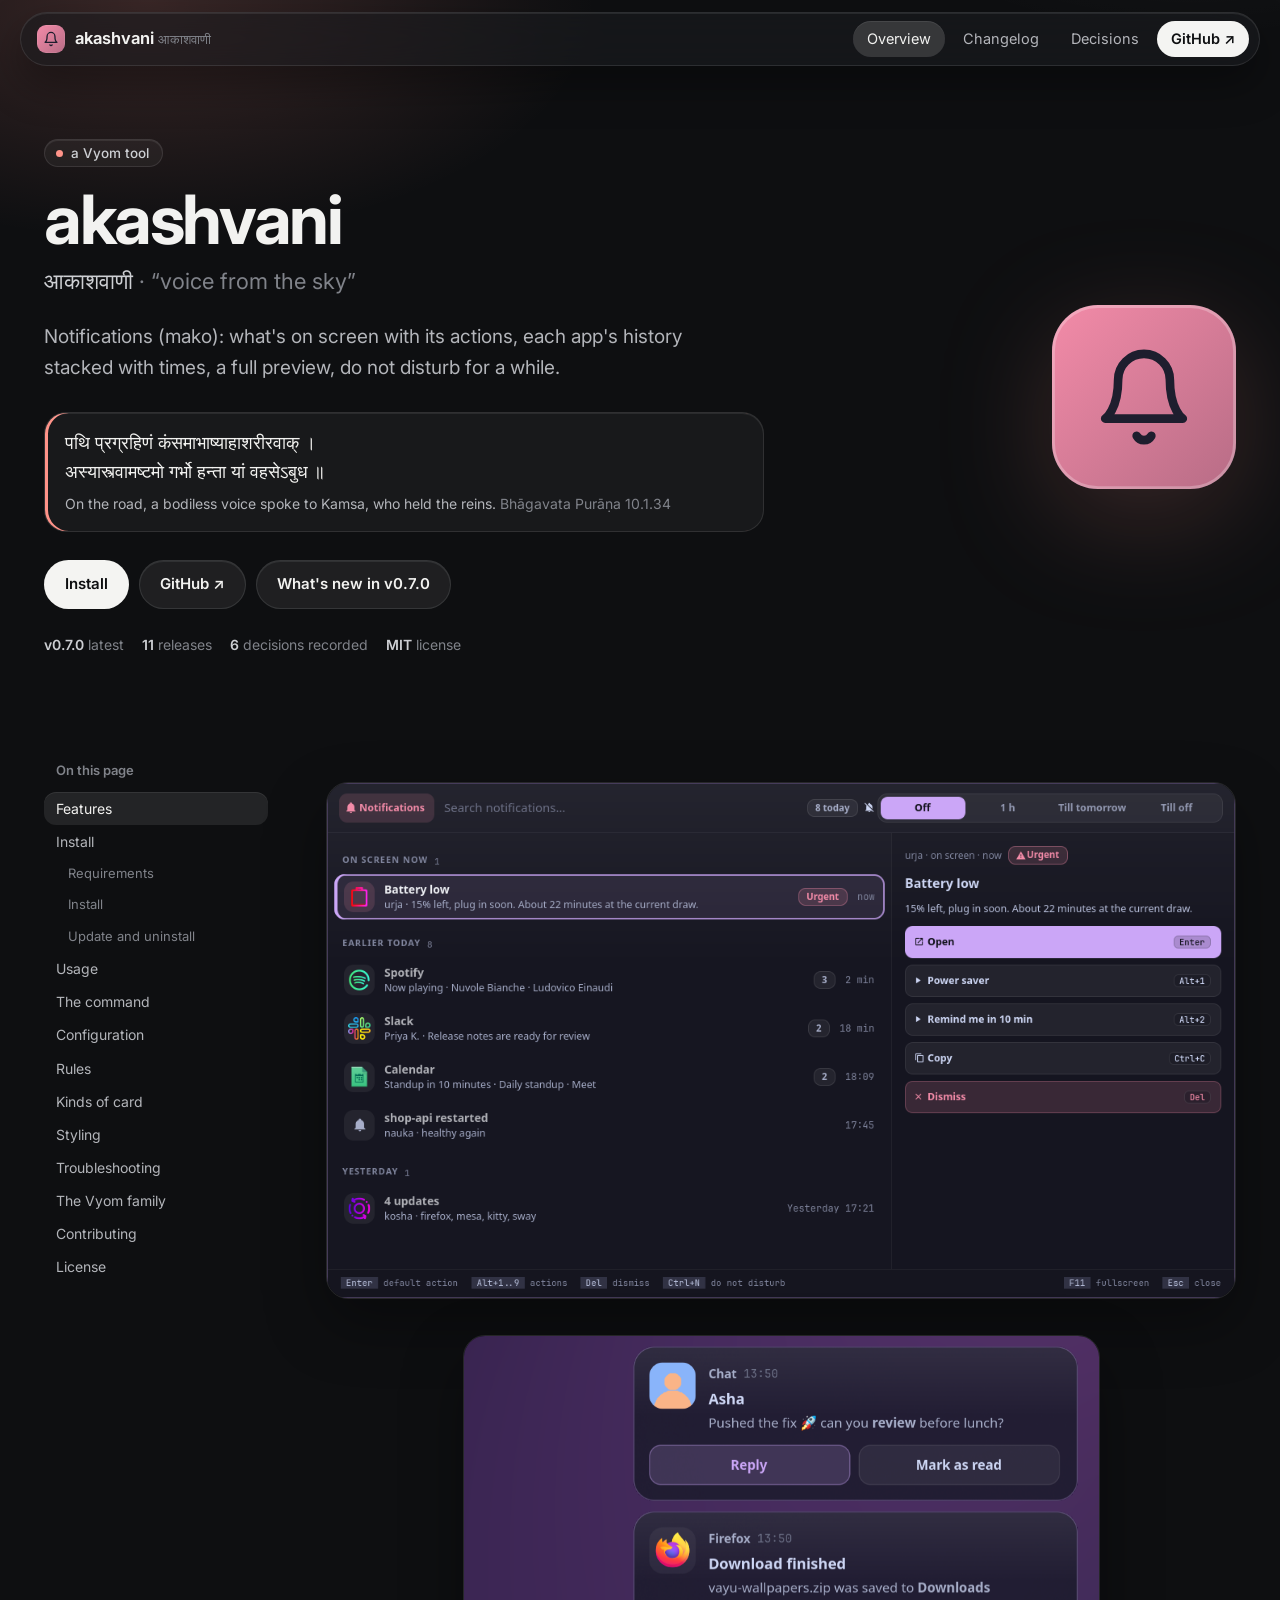
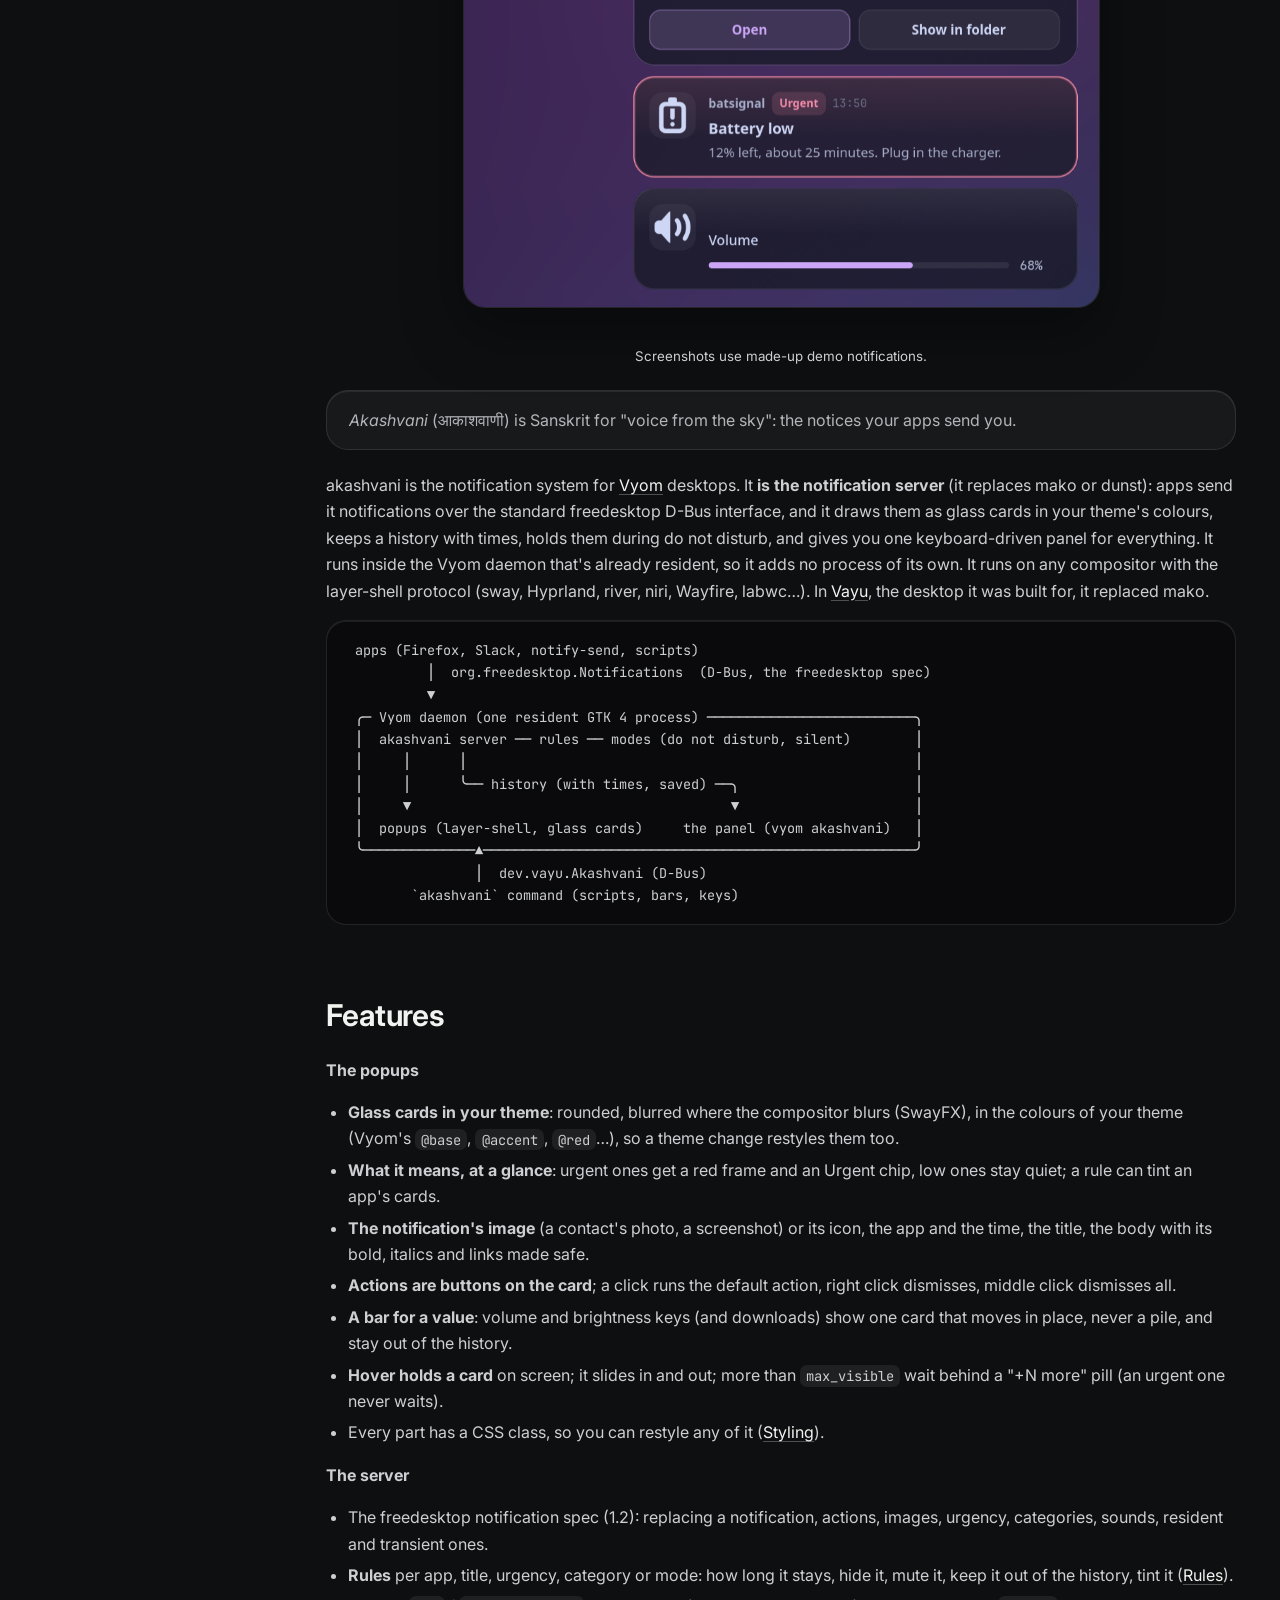
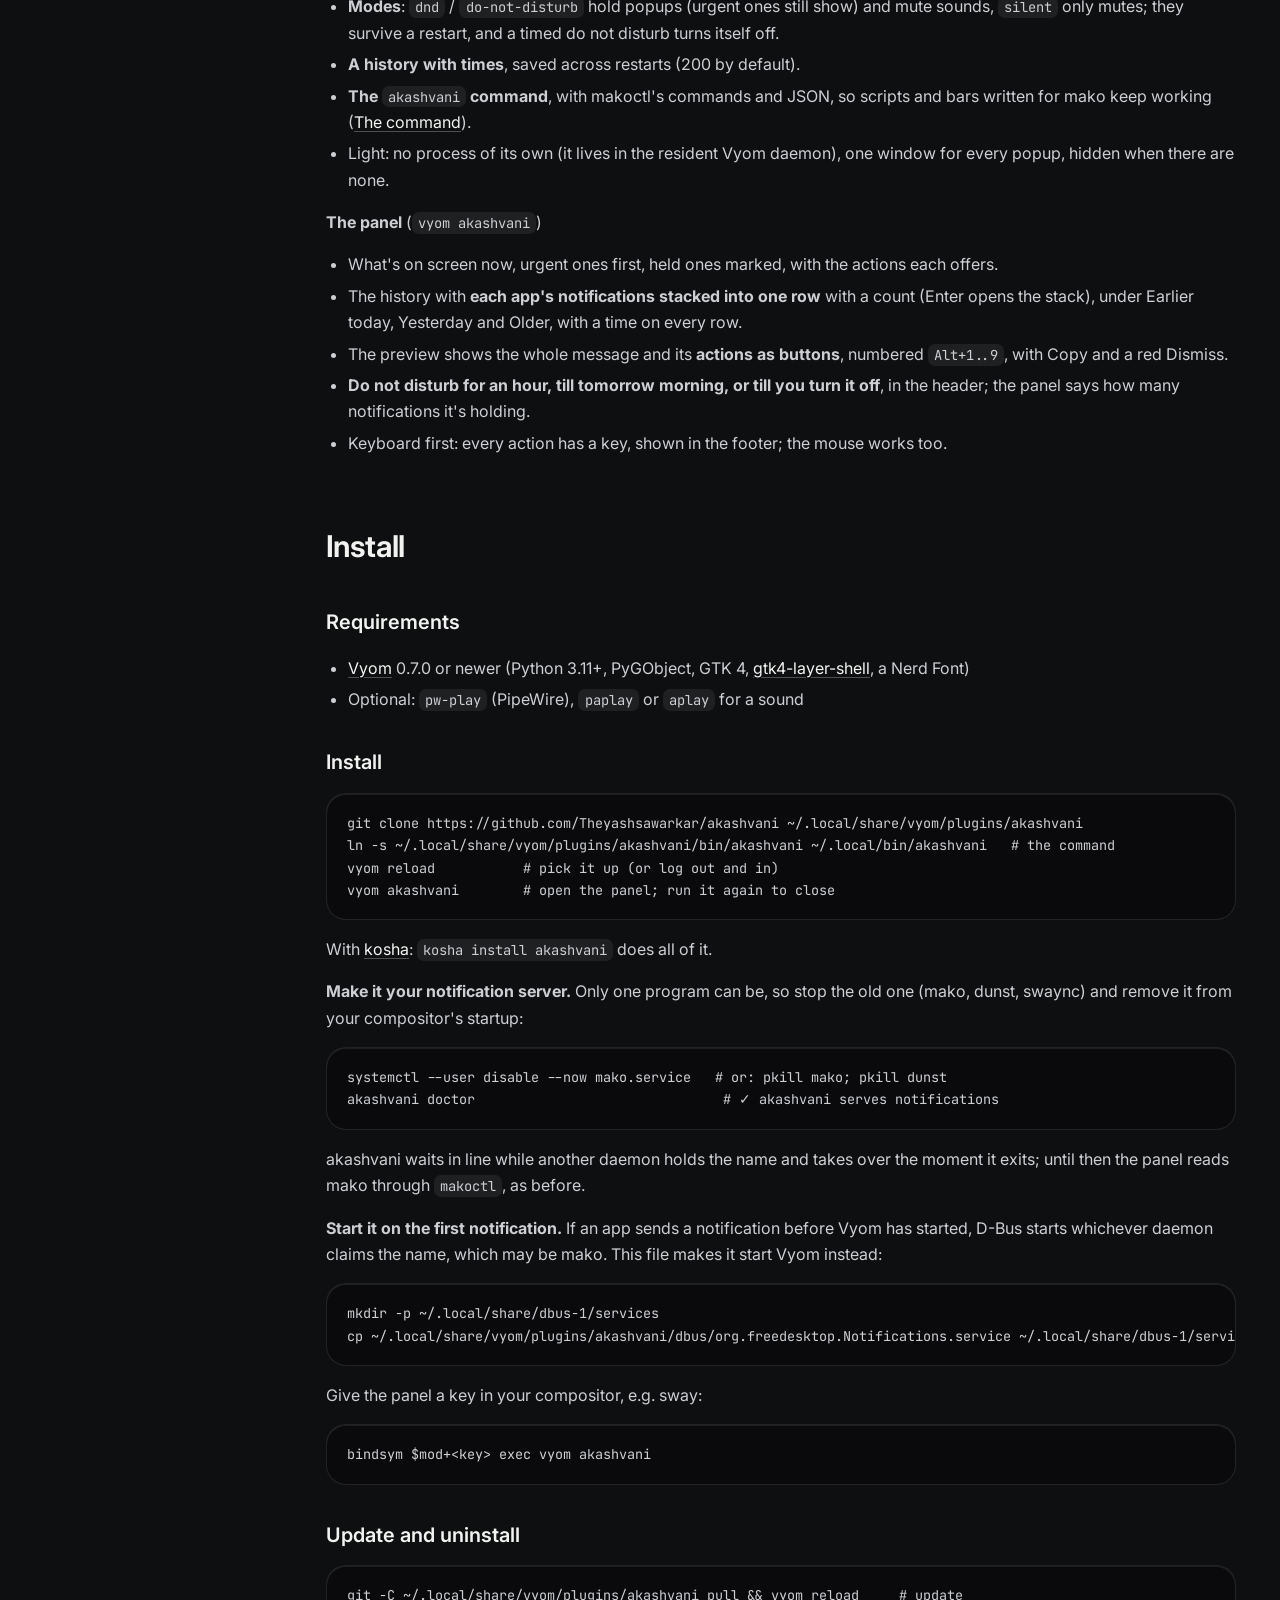
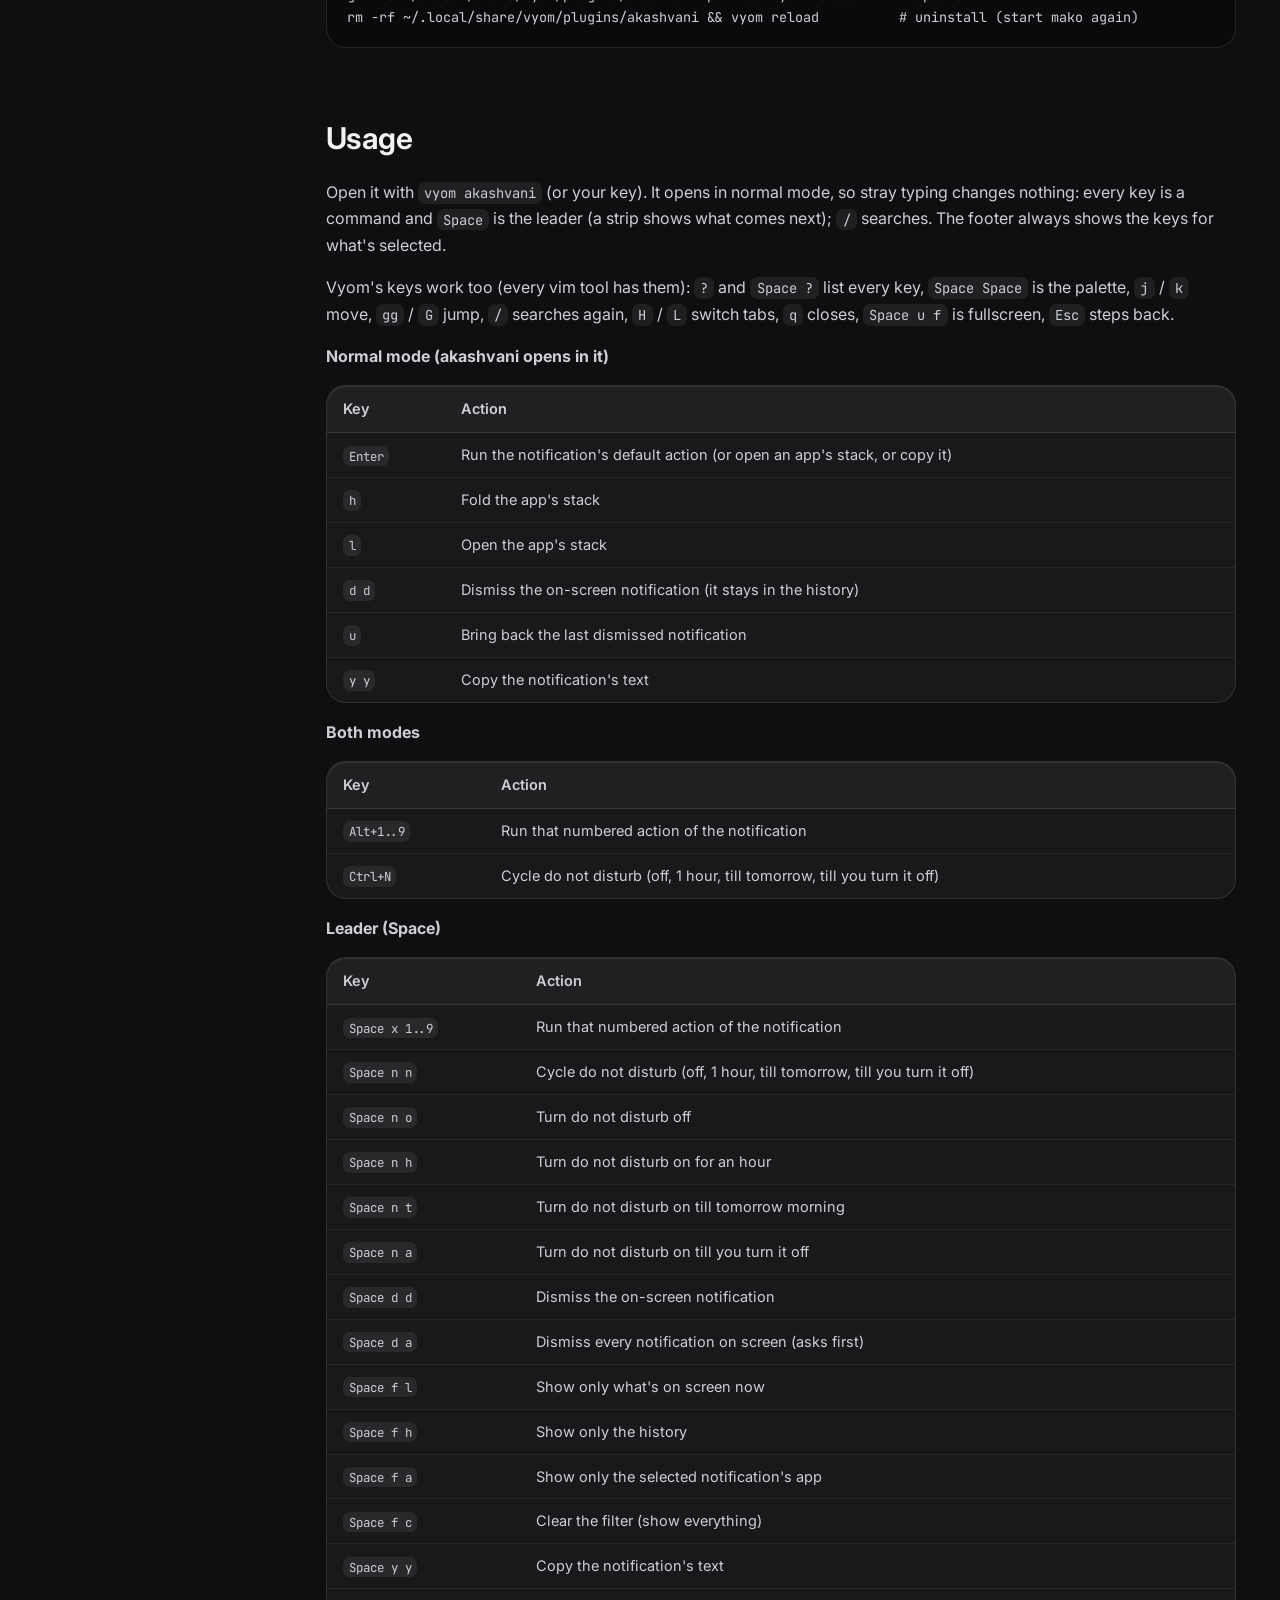
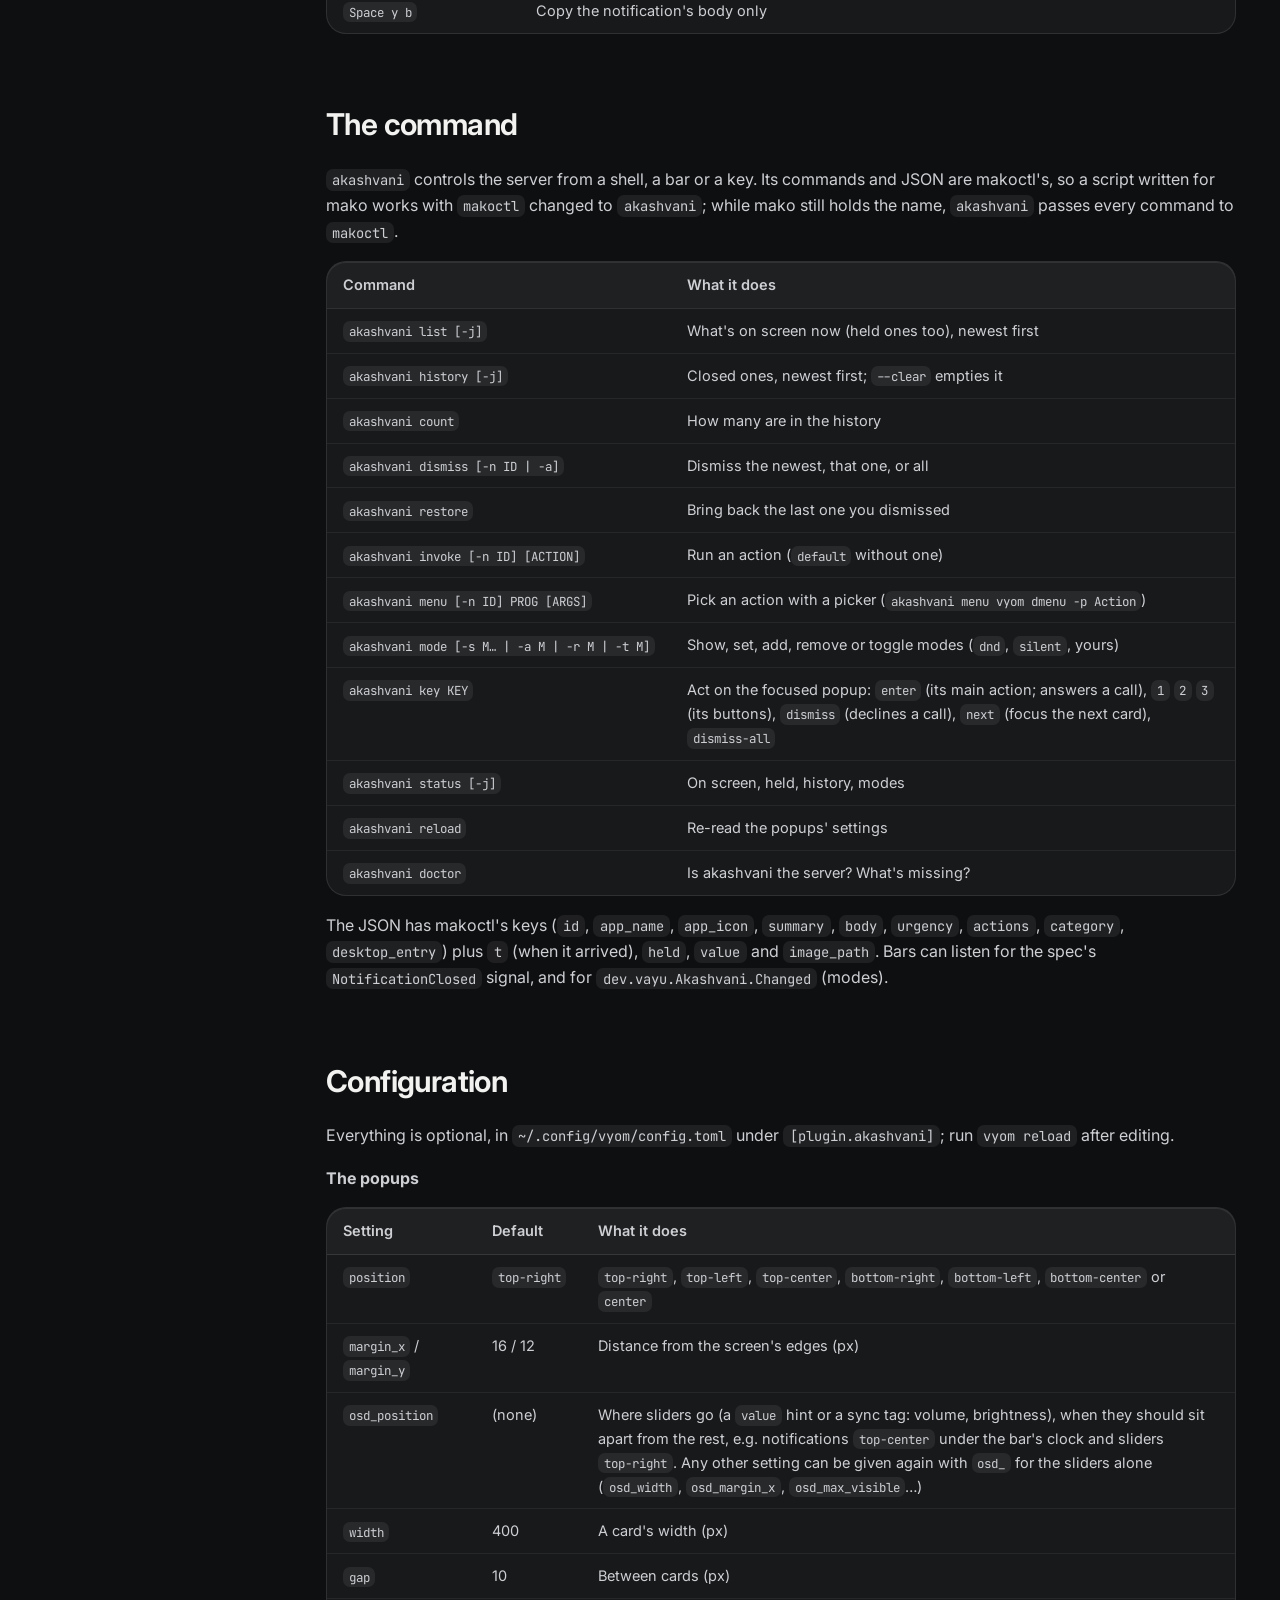
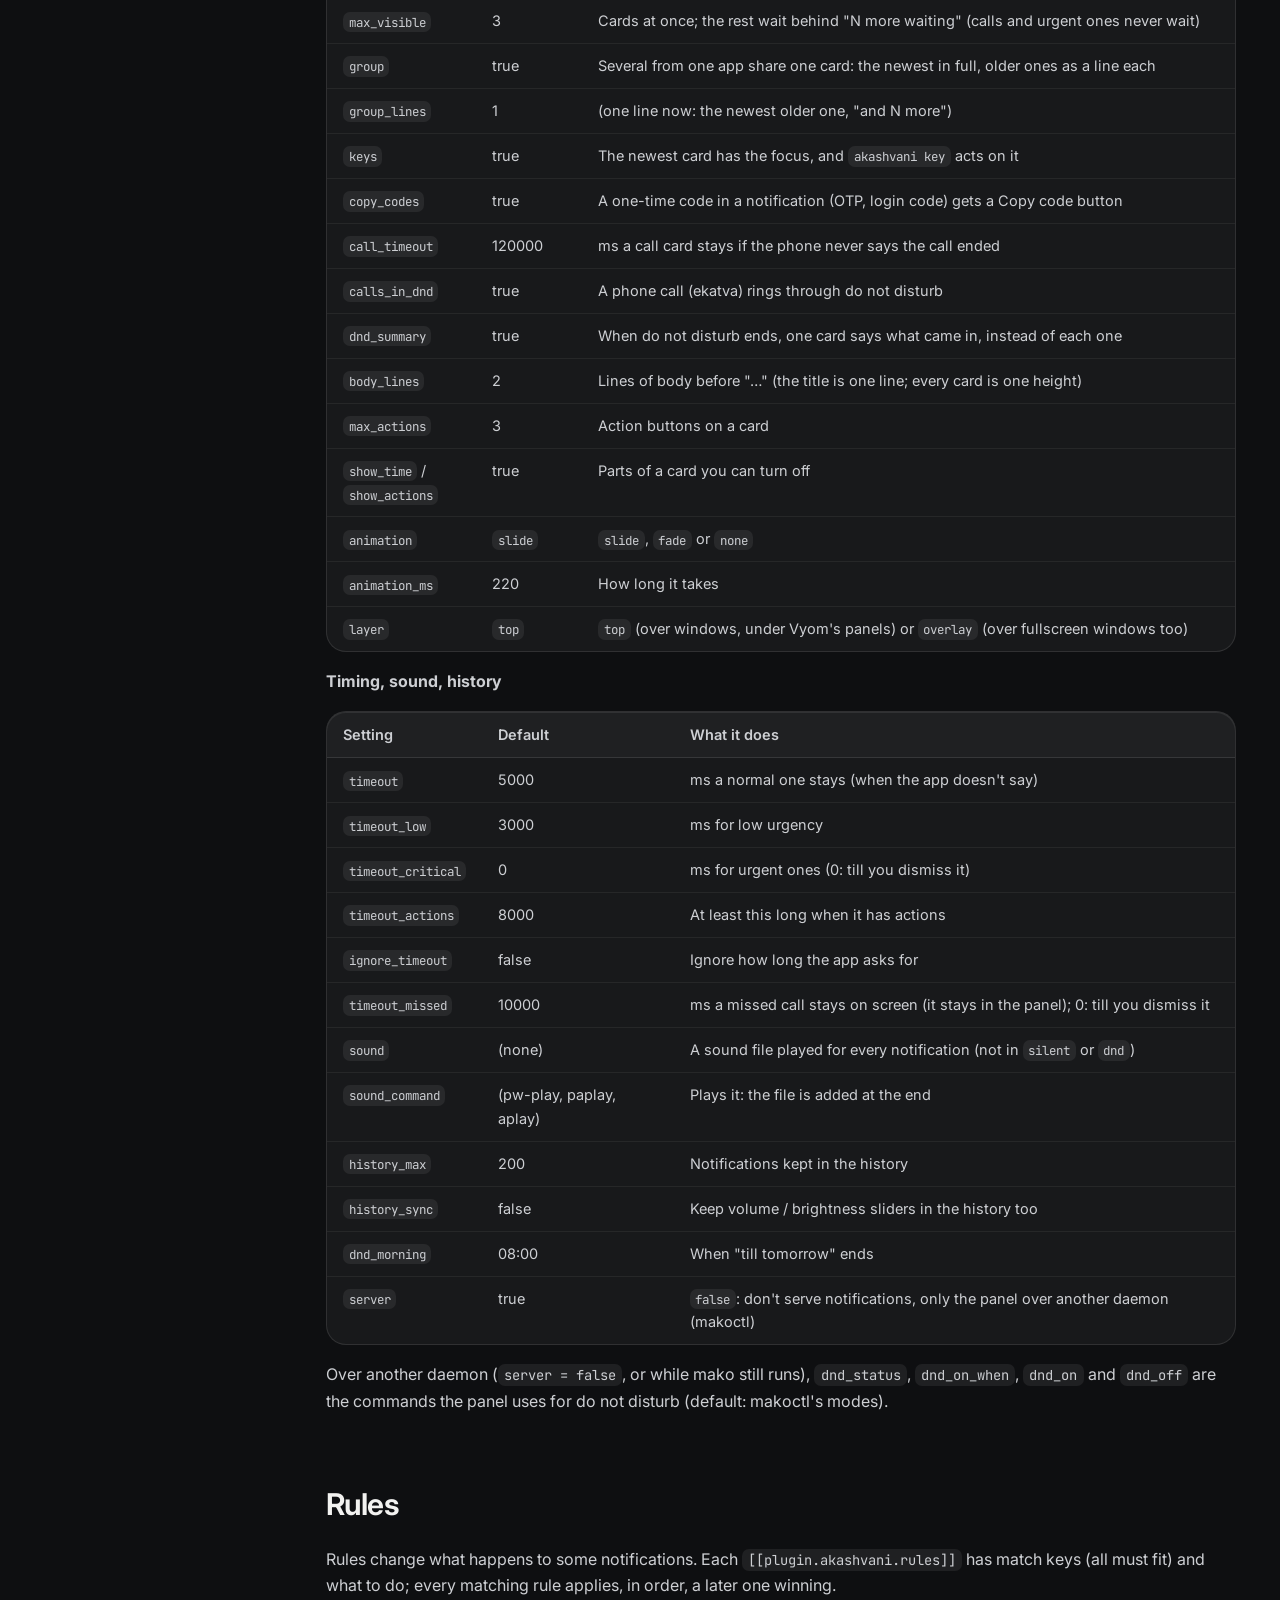
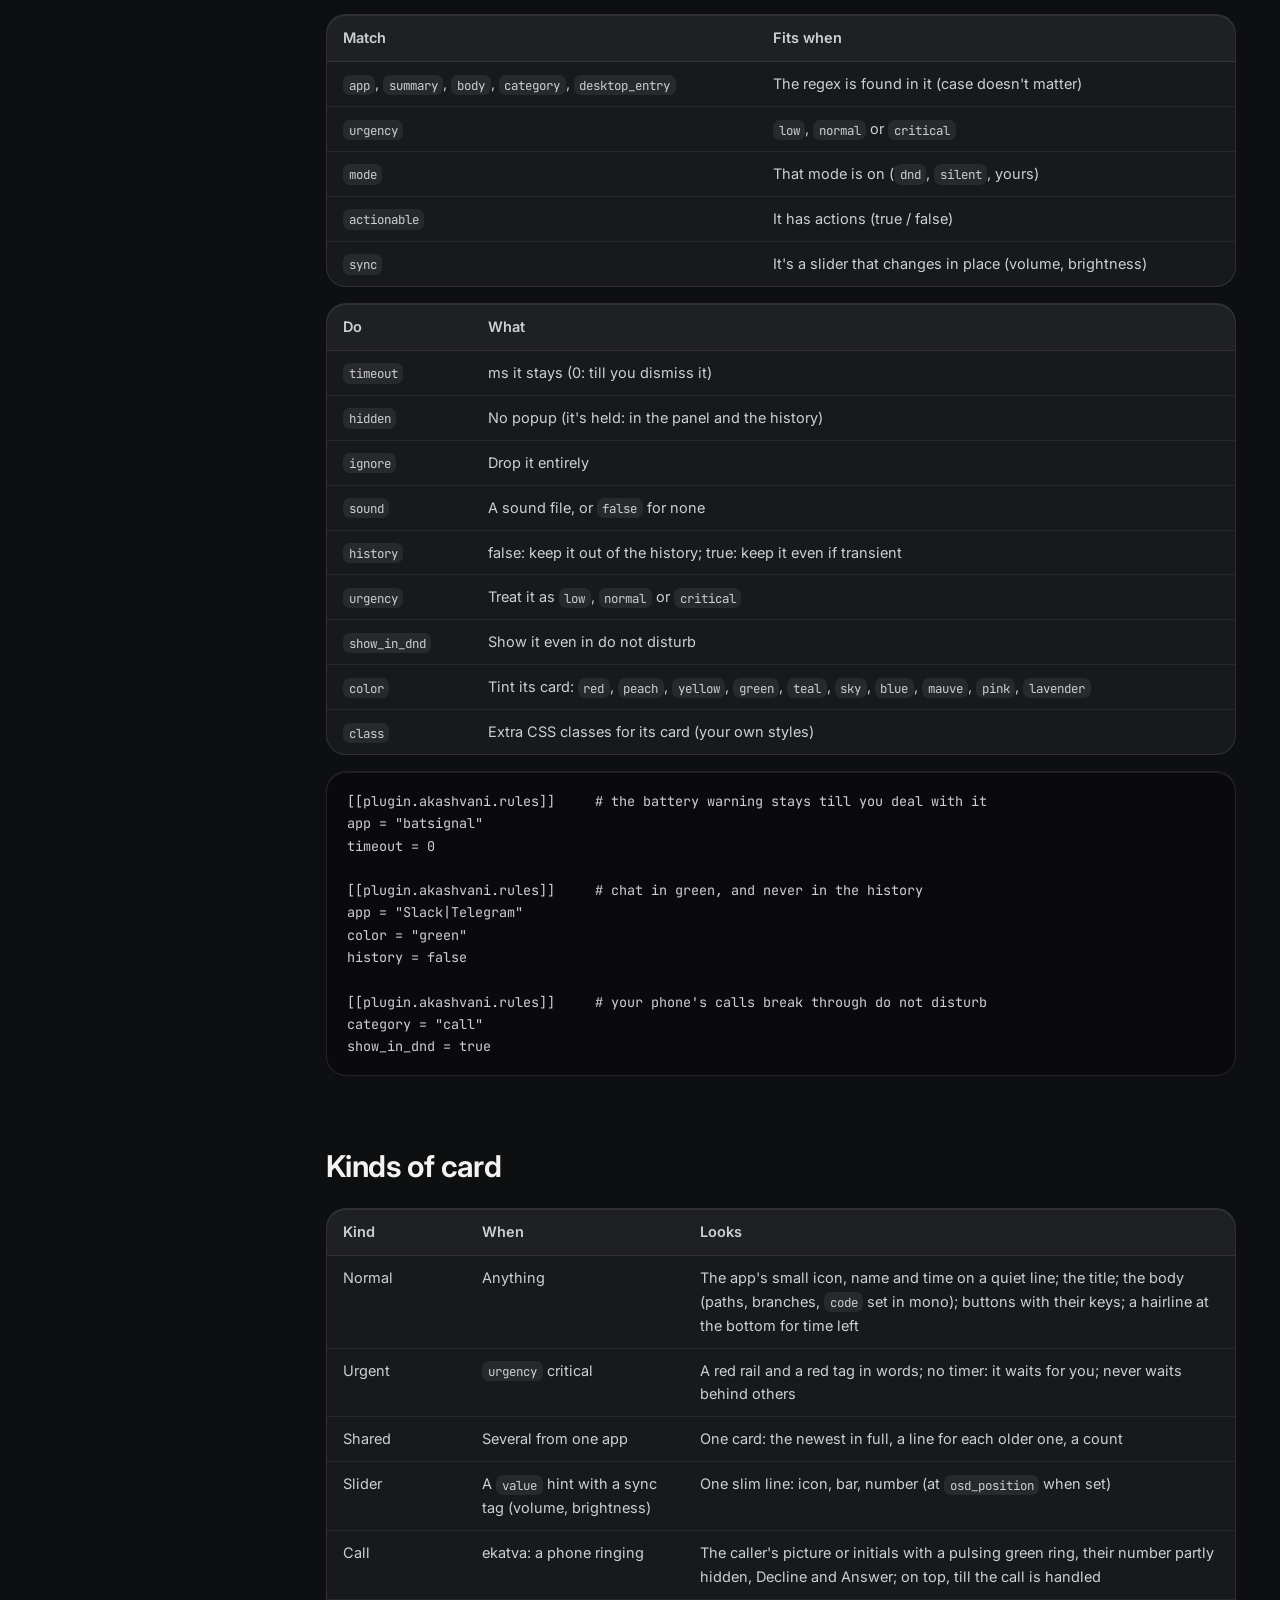
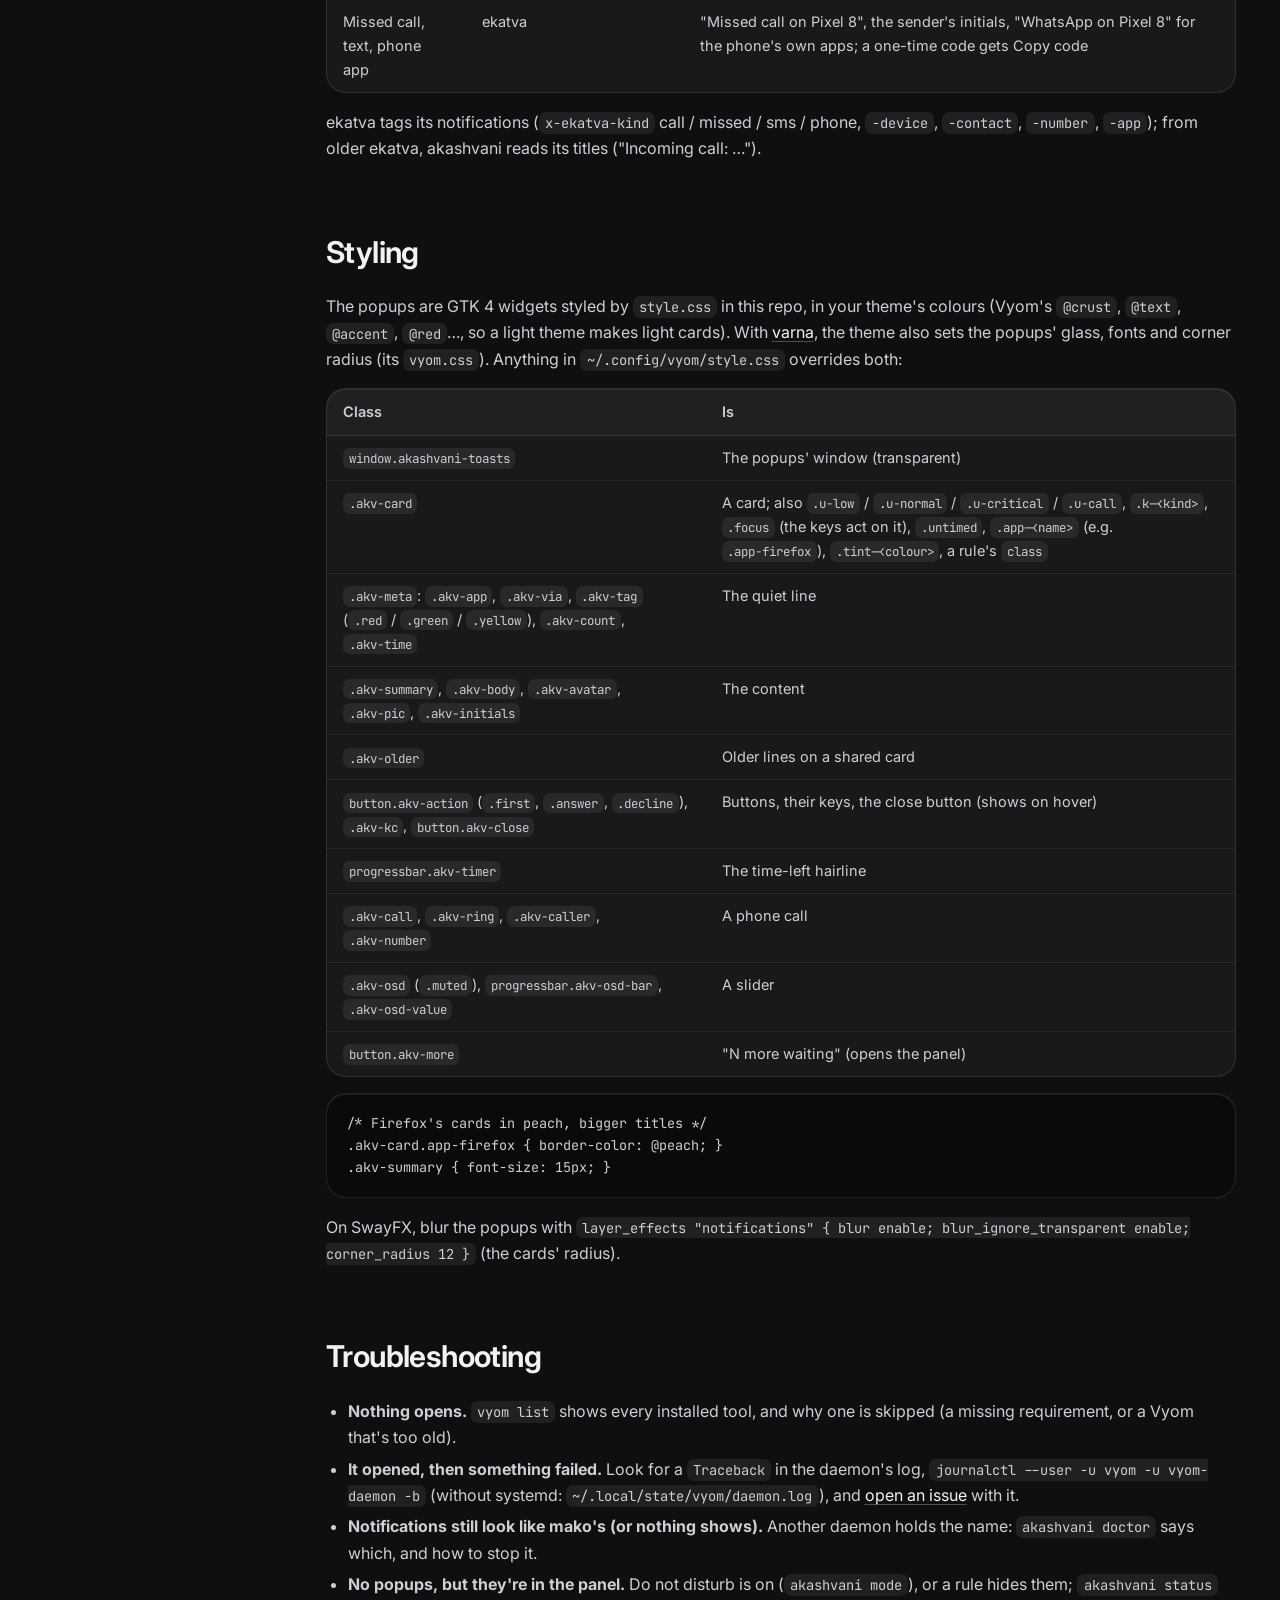
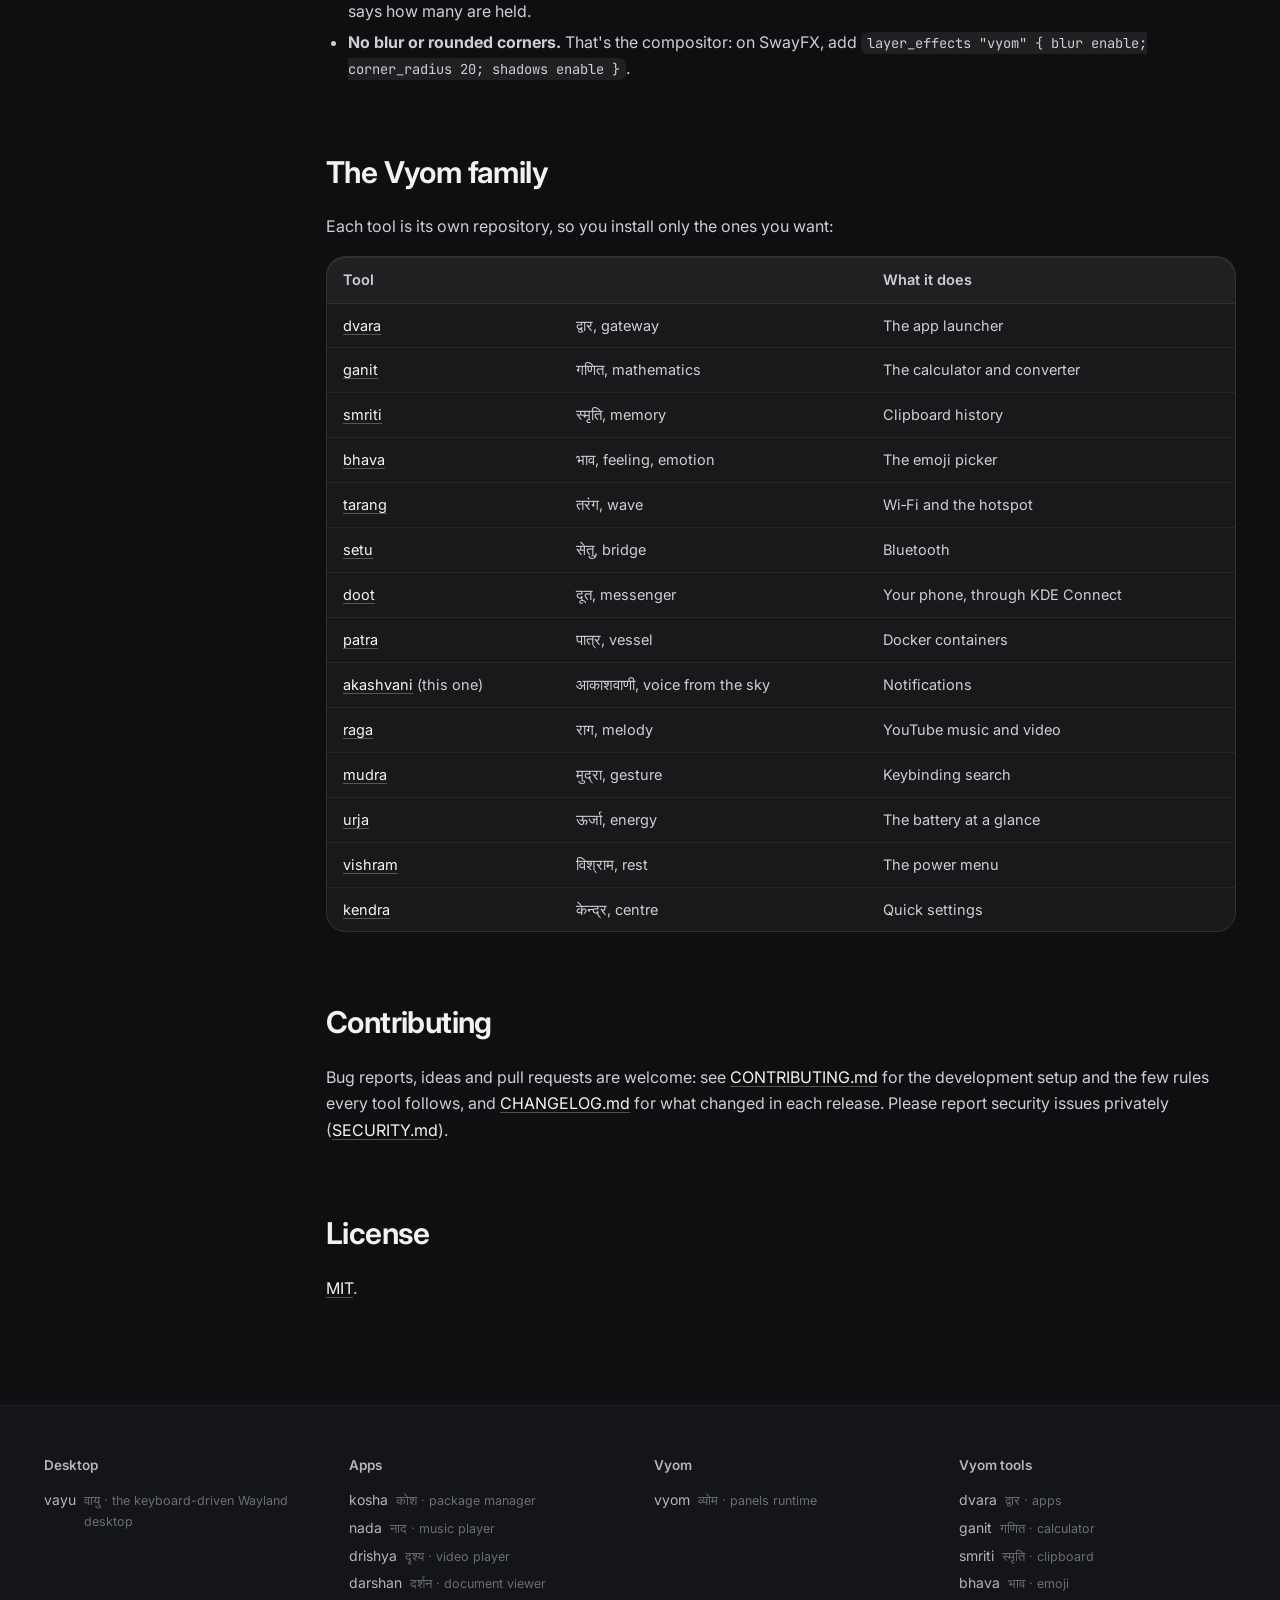
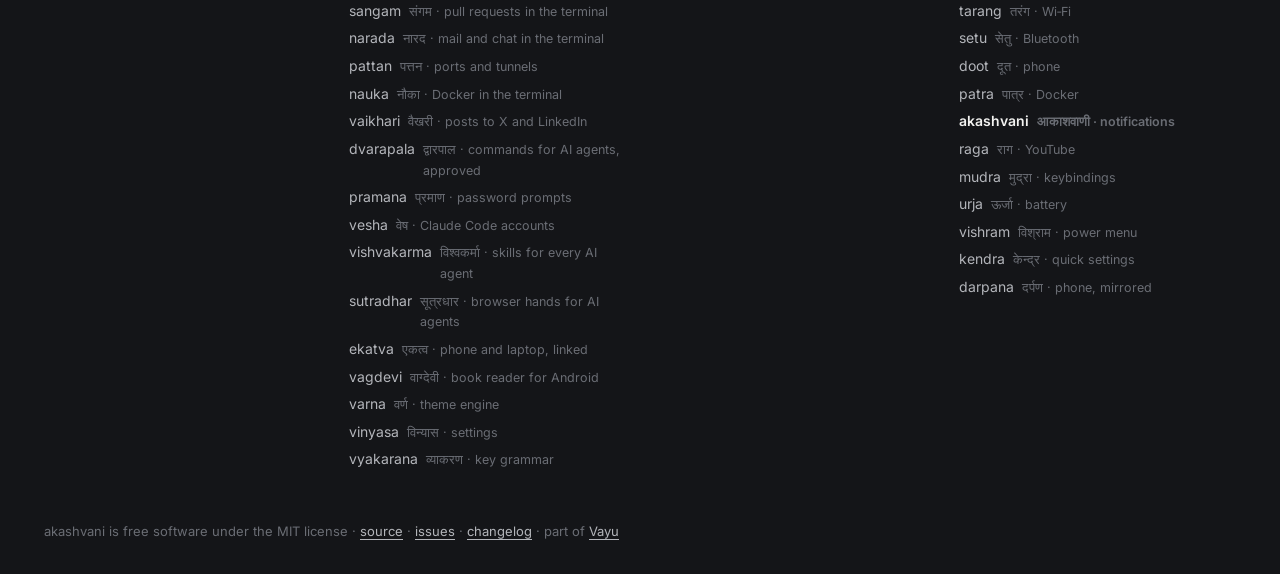
==== commit bc722c7f: "Spatial look: graphite glass, round shapes, colour only for meaning Co-Authored-By: Claude Opus 5.5 " ====
--- a/docs/index.html
+++ b/docs/index.html
@@ -7,12 +7,12 @@
 <meta name="description" content="Notifications (mako): what&#x27;s on screen with its actions, each app&#x27;s history stacked with times, a full preview, do not disturb for a while.">
 <meta property="og:title" content="akashvani · Notifications (mako): what&#x27;s on screen with its actions, each app&#x27;s history stacked with times, a full preview, do not disturb for a while.">
 <meta property="og:description" content="Notifications (mako): what&#x27;s on screen with its actions, each app&#x27;s history stacked with times, a full preview, do not disturb for a while.">
-<meta name="theme-color" content="#11111b">
+<meta name="theme-color" content="#0e0f11">
 <link rel="icon" href="assets/logo.svg" type="image/svg+xml">
 <link rel="preconnect" href="https://fonts.googleapis.com">
 <link href="https://fonts.googleapis.com/css2?family=Inter:wght@400;500;600;700;800&family=JetBrains+Mono:wght@400;600&display=swap" rel="stylesheet">
 <link rel="stylesheet" href="assets/site.css">
-<style>:root{--accent:#f38ba8;--glow:#f38ba833}</style>
+<style>:root{--tool:#ff9389;--glow:#ff93892e}</style>
 </head>
 <body>
 <header class="top"><div class="in">
--- a/docs/assets/site.css
+++ b/docs/assets/site.css
@@ -1,85 +1,100 @@
-:root{--crust:#11111b;--mantle:#181825;--base:#1e1e2e;--s0:#313244;--s1:#45475a;--ov0:#6c7086;--ov1:#7f849c;
---sub0:#a6adc8;--sub1:#bac2de;--text:#cdd6f4;--mauve:#cba6f7;--green:#a6e3a1;--peach:#fab387;--red:#f38ba8;--blue:#89b4fa;
+/* Vayu's Spatial look: graphite glass that floats, very round, colour only
+   where it means something. The near-white accent is where you act (links,
+   the main button); the tool's own colour (--tool) is only its signature:
+   the logo's glow, the shloka's line, the release dots. */
+:root{--crust:#0e0f11;--mantle:#141518;--base:#1b1c20;--s0:#2a2c31;--s1:#3a3c42;--ov0:#6a6d74;--ov1:#80838a;
+--sub0:#b3b5ba;--sub1:#cdcfd3;--text:#f2f2f0;--accent:#f4f4f2;--green:#8ee2a6;--peach:#f7b07d;--red:#ff9389;--blue:#93c4ff;
+--glass:rgba(255,255,255,.045);--rim:rgba(255,255,255,.10);--lit:inset 0 1px 0 rgba(255,255,255,.08);
 --ui:"Inter","Segoe UI",system-ui,sans-serif;--mono:"JetBrains Mono","JetBrainsMono Nerd Font",ui-monospace,monospace}
-*{box-sizing:border-box}html{scroll-behavior:smooth;scroll-padding-top:76px}
+*{box-sizing:border-box}html{scroll-behavior:smooth;scroll-padding-top:96px}
 body{margin:0;background:var(--crust);color:var(--text);font:16px/1.65 var(--ui);-webkit-font-smoothing:antialiased}
-a{color:var(--accent);text-decoration:none}a:hover{text-decoration:underline}
-code{font:.86em var(--mono);background:rgba(255,255,255,.06);border:1px solid rgba(255,255,255,.07);padding:.12em .4em;border-radius:6px;color:var(--sub1)}
+a{color:var(--accent);text-decoration:underline;text-decoration-color:rgba(244,244,242,.28);text-underline-offset:3px}
+a:hover{text-decoration-color:var(--accent)}
+code{font:.86em var(--mono);background:rgba(255,255,255,.07);padding:.14em .45em;border-radius:7px;color:var(--sub1)}
 img{max-width:100%;height:auto}
-/* nav */
-.top{position:sticky;top:0;z-index:20;backdrop-filter:blur(18px) saturate(1.4);-webkit-backdrop-filter:blur(18px) saturate(1.4);
-background:rgba(17,17,27,.72);border-bottom:1px solid rgba(255,255,255,.06)}
-.top .in{max-width:1240px;margin:0 auto;padding:12px 24px;display:flex;align-items:center;gap:22px}
-.brand{display:flex;align-items:center;gap:10px;font-weight:700;font-size:17px;color:var(--text)}
-.brand img{width:30px;height:30px;border-radius:8px}.brand small{font-weight:500;color:var(--ov1);font-size:13px}
+:focus-visible{outline:2px solid var(--accent);outline-offset:3px;border-radius:8px}
+/* nav: a floating glass pill */
+.top{position:sticky;top:12px;z-index:20;padding:0 16px}
+.top .in{max-width:1240px;margin:0 auto;padding:8px 10px 8px 16px;display:flex;align-items:center;gap:22px;
+border-radius:999px;background:rgba(27,28,32,.62);border:1px solid var(--rim);box-shadow:var(--lit),0 18px 40px rgba(0,0,0,.35);
+backdrop-filter:blur(24px) saturate(1.5);-webkit-backdrop-filter:blur(24px) saturate(1.5)}
+.brand{display:flex;align-items:center;gap:10px;font-weight:650;font-size:16.5px;color:var(--text);text-decoration:none}
+.brand img{width:28px;height:28px;border-radius:9px}.brand small{font-weight:500;color:var(--ov1);font-size:13px}
 .top nav{display:flex;gap:4px;margin-left:auto;flex-wrap:wrap}
-.top nav a{color:var(--sub0);padding:6px 12px;border-radius:9px;font-size:14.5px}
-.top nav a:hover,.top nav a.on{background:rgba(255,255,255,.06);color:var(--text);text-decoration:none}
-.top nav a.gh{border:1px solid rgba(255,255,255,.12)}
-/* hero */
-.hero{position:relative;overflow:hidden;border-bottom:1px solid rgba(255,255,255,.05)}
-.hero:before{content:"";position:absolute;inset:-40% -10% auto;height:640px;
-background:radial-gradient(600px 300px at 20% 30%,var(--glow),transparent 70%),radial-gradient(500px 300px at 85% 10%,rgba(137,180,250,.18),transparent 70%);pointer-events:none}
-.hero .in{position:relative;max-width:1240px;margin:0 auto;padding:72px 24px 56px;display:grid;grid-template-columns:minmax(0,1fr) auto;gap:40px;align-items:center}
-.eyebrow{font:600 13px var(--mono);letter-spacing:.14em;text-transform:uppercase;color:var(--accent)}
-.hero h1{font-size:clamp(40px,6vw,64px);line-height:1.04;margin:12px 0 6px;letter-spacing:-.03em}
-.hero .sa{font-size:22px;color:var(--accent);margin-bottom:18px}.hero .sa span{color:var(--ov1)}
-.hero .shloka{margin:0 0 26px;padding-left:16px;border-left:3px solid var(--accent);max-width:720px}.hero .shloka p{margin:0 0 6px;font-size:18px;line-height:1.6;color:var(--text)}.hero .shloka figcaption{font-size:14px;color:var(--sub0)}.hero .shloka cite{color:var(--ov1);font-style:normal;white-space:nowrap}
-.hero p.lead{font-size:19px;color:var(--sub0);max-width:720px;margin:0 0 26px}
+.top nav a{color:var(--sub0);padding:6px 14px;border-radius:999px;font-size:14.5px;text-decoration:none}
+.top nav a:hover{background:rgba(255,255,255,.07);color:var(--text)}
+.top nav a.on{background:rgba(255,255,255,.14);color:var(--text);box-shadow:var(--lit)}
+.top nav a.gh{background:var(--accent);color:var(--crust);font-weight:600}.top nav a.gh:hover{background:#fff}
+/* hero: the tool's light in a dark room */
+.hero{position:relative;overflow:hidden;margin-top:-64px;padding-top:64px}
+.hero:before{content:"";position:absolute;inset:-30% -10% auto;height:720px;
+background:radial-gradient(640px 340px at 18% 32%,var(--glow),transparent 70%),radial-gradient(520px 300px at 86% 8%,rgba(255,255,255,.06),transparent 70%);pointer-events:none}
+.hero .in{position:relative;max-width:1240px;margin:0 auto;padding:84px 24px 60px;display:grid;grid-template-columns:minmax(0,1fr) auto;gap:48px;align-items:center}
+.eyebrow{display:inline-flex;align-items:center;gap:8px;font:500 13.5px var(--ui);color:var(--sub1);padding:5px 13px 5px 11px;border-radius:999px;
+background:var(--glass);border:1px solid var(--rim);box-shadow:var(--lit)}
+.eyebrow:before{content:"";width:7px;height:7px;border-radius:50%;background:var(--tool)}
+.hero h1{font-size:clamp(42px,6vw,68px);line-height:1.02;margin:18px 0 8px;letter-spacing:-.035em;font-weight:700}
+.hero .sa{font-size:22px;color:var(--sub1);margin-bottom:22px}.hero .sa span{color:var(--ov1)}
+.hero .shloka{margin:0 0 28px;padding:16px 20px;border-radius:22px;background:var(--glass);border:1px solid var(--rim);box-shadow:var(--lit),inset 3px 0 0 var(--tool);max-width:720px}
+.hero .shloka p{margin:0 0 6px;font-size:18px;line-height:1.6;color:var(--text)}.hero .shloka figcaption{font-size:14px;color:var(--sub0)}.hero .shloka cite{color:var(--ov1);font-style:normal;white-space:nowrap}
+.hero p.lead{font-size:19px;color:var(--sub0);max-width:680px;margin:0 0 28px}
 .cta{display:flex;gap:10px;flex-wrap:wrap}
-.btn{display:inline-flex;align-items:center;gap:8px;padding:11px 18px;border-radius:12px;font-weight:600;font-size:15px;border:1px solid rgba(255,255,255,.12);color:var(--text);background:rgba(255,255,255,.04)}
-.btn:hover{text-decoration:none;background:rgba(255,255,255,.08)}
-.btn.primary{background:var(--accent);color:var(--crust);border-color:transparent}.btn.primary:hover{filter:brightness(1.06)}
-.hero .logo{width:180px;height:180px;filter:drop-shadow(0 24px 48px var(--glow))}
-.meta{display:flex;gap:18px;flex-wrap:wrap;margin-top:22px;color:var(--ov1);font-size:14px}.meta b{color:var(--sub1);font-weight:600}
+.btn{display:inline-flex;align-items:center;gap:8px;padding:11px 20px;border-radius:999px;font-weight:600;font-size:15px;color:var(--text);
+background:rgba(255,255,255,.07);border:1px solid var(--rim);box-shadow:var(--lit);text-decoration:none}
+.btn:hover{background:rgba(255,255,255,.12)}
+.btn.primary{background:var(--accent);color:var(--crust);border-color:transparent;box-shadow:none}.btn.primary:hover{background:#fff}
+.hero .logo{width:184px;height:184px;filter:drop-shadow(0 28px 56px var(--glow))}
+.meta{display:flex;gap:18px;flex-wrap:wrap;margin-top:24px;color:var(--ov1);font-size:14px}.meta b{color:var(--sub1);font-weight:600}
 /* layout */
-.wrap{max-width:1240px;margin:0 auto;padding:40px 24px 80px;display:grid;grid-template-columns:230px minmax(0,1fr);gap:48px}
-.toc{position:sticky;top:84px;align-self:start;max-height:calc(100vh - 100px);overflow:auto;font-size:14px;padding-right:6px}
-.toc b{display:block;font-size:11.5px;letter-spacing:.12em;text-transform:uppercase;color:var(--ov0);margin:0 0 10px}
-.toc a{display:block;color:var(--sub0);padding:4px 10px;border-left:2px solid var(--s0)}
-.toc a.l3{padding-left:22px;font-size:13px;color:var(--ov1)}
-.toc a:hover,.toc a.on{color:var(--text);border-left-color:var(--accent);text-decoration:none}
+.wrap{max-width:1240px;margin:0 auto;padding:44px 24px 88px;display:grid;grid-template-columns:230px minmax(0,1fr);gap:52px}
+.toc{position:sticky;top:96px;align-self:start;max-height:calc(100vh - 116px);overflow:auto;font-size:14px;padding-right:6px}
+.toc b{display:block;font-size:13px;font-weight:600;color:var(--ov1);margin:0 0 10px 12px}
+.toc a{display:block;color:var(--sub0);padding:5px 12px;border-radius:12px;text-decoration:none}
+.toc a.l3{padding-left:24px;font-size:13px;color:var(--ov1)}
+.toc a:hover{color:var(--text);background:rgba(255,255,255,.04)}
+.toc a.on{color:var(--text);background:rgba(255,255,255,.09);box-shadow:var(--lit)}
 article{min-width:0}
-article h2{font-size:30px;letter-spacing:-.015em;margin:56px 0 14px;padding-top:6px}
+article h2{font-size:30px;letter-spacing:-.02em;margin:60px 0 14px;padding-top:6px;font-weight:650}
 article h2:first-child{margin-top:0}
-article h3{font-size:20px;margin:34px 0 10px}article h4{font-size:16px;margin:24px 0 8px;color:var(--sub1)}
+article h3{font-size:20px;margin:34px 0 10px;font-weight:600}article h4{font-size:16px;margin:24px 0 8px;color:var(--sub1)}
 article p,article li{color:var(--sub1)}
-article .anchor{opacity:0;margin-left:-22px;width:22px;display:inline-block;color:var(--ov0)}
-article h2:hover .anchor,article h3:hover .anchor{opacity:1;text-decoration:none}
+article .anchor{opacity:0;margin-left:-22px;width:22px;display:inline-block;color:var(--ov0);text-decoration:none}
+article h2:hover .anchor,article h3:hover .anchor{opacity:1}
 article ul,article ol{padding-left:22px}article li{margin:5px 0}
-article img{border-radius:14px;border:1px solid rgba(255,255,255,.07)}
+article img{border-radius:22px;border:1px solid var(--rim);box-shadow:0 24px 60px rgba(0,0,0,.35)}
 article p[align=center]{text-align:center}article p[align=center] img{margin:6px 0}
-article blockquote{margin:22px 0;padding:14px 20px;border-left:3px solid var(--accent);background:rgba(255,255,255,.03);border-radius:12px}
-article blockquote p{margin:0;color:var(--sub0);font-style:italic}
-pre.code{position:relative;background:var(--mantle);border:1px solid var(--s0);border-radius:14px;padding:16px 18px;overflow:auto;font:13.5px/1.6 var(--mono);color:var(--sub1)}
-pre.code code{background:none;border:0;padding:0;font-size:inherit;color:inherit}
-pre.code .copy{position:absolute;top:8px;right:8px;font:600 11px var(--ui);padding:4px 9px;border-radius:7px;border:1px solid var(--s1);background:var(--base);color:var(--sub0);cursor:pointer;opacity:0;transition:.15s}
-pre.code:hover .copy{opacity:1}
-.table{overflow:auto;margin:16px 0;border:1px solid var(--s0);border-radius:14px}
+article blockquote{margin:22px 0;padding:16px 22px;background:var(--glass);border:1px solid var(--rim);box-shadow:var(--lit);border-radius:22px}
+article blockquote p{margin:0;color:var(--sub0)}
+pre.code{position:relative;background:rgba(0,0,0,.28);border:1px solid var(--rim);box-shadow:var(--lit);border-radius:20px;padding:18px 20px;overflow:auto;font:13.5px/1.65 var(--mono);color:var(--sub1)}
+pre.code code{background:none;padding:0;font-size:inherit;color:inherit}
+pre.code .copy{position:absolute;top:10px;right:10px;font:600 12px var(--ui);padding:5px 12px;border-radius:999px;border:0;background:rgba(255,255,255,.1);color:var(--text);cursor:pointer;opacity:0;transition:opacity .15s}
+pre.code:hover .copy,pre.code .copy:focus-visible{opacity:1}
+.table{overflow:auto;margin:16px 0;border:1px solid var(--rim);border-radius:20px;background:var(--glass);box-shadow:var(--lit)}
 table{border-collapse:collapse;width:100%;font-size:14.5px}
-th{text-align:left;background:var(--mantle);color:var(--sub1);font-weight:600;padding:10px 14px;border-bottom:1px solid var(--s0)}
-td{padding:9px 14px;border-bottom:1px solid rgba(49,50,68,.6);color:var(--sub1);vertical-align:top}tr:last-child td{border-bottom:0}
+th{text-align:left;color:var(--sub1);font-weight:600;padding:11px 16px;border-bottom:1px solid var(--rim);background:rgba(255,255,255,.03)}
+td{padding:10px 16px;border-bottom:1px solid rgba(255,255,255,.06);color:var(--sub1);vertical-align:top}tr:last-child td{border-bottom:0}
 td code{white-space:nowrap}
 /* changelog */
-.release{position:relative;padding:0 0 8px 28px;border-left:2px solid var(--s0);margin-left:6px}
-.release:before{content:"";position:absolute;left:-7px;top:10px;width:12px;height:12px;border-radius:50%;background:var(--accent);box-shadow:0 0 0 4px var(--crust)}
+.release{position:relative;padding:0 0 10px 30px;border-left:1px solid var(--s1);margin-left:6px}
+.release:before{content:"";position:absolute;left:-6px;top:11px;width:11px;height:11px;border-radius:50%;background:var(--tool);box-shadow:0 0 0 4px var(--crust)}
 .release h2{margin-top:0;font-size:24px}.release h2 .date{font:500 14px var(--mono);color:var(--ov1);margin-left:10px}
-.release .tag{font:600 12px var(--mono);padding:2px 8px;border-radius:7px;background:rgba(255,255,255,.06);color:var(--accent);margin-left:8px;vertical-align:3px}
+.release .tag{font:600 12px var(--mono);padding:2px 10px;border-radius:999px;background:rgba(255,255,255,.08);color:var(--text);margin-left:8px;vertical-align:3px}
 /* adr */
 .cards{display:grid;grid-template-columns:repeat(auto-fill,minmax(300px,1fr));gap:14px;margin:18px 0}
-.card{display:block;background:var(--mantle);border:1px solid var(--s0);border-radius:16px;padding:18px 20px;color:var(--text)}
-.card:hover{border-color:var(--accent);text-decoration:none;transform:translateY(-1px)}
-.card .n{font:600 12px var(--mono);color:var(--accent)}.card h3{margin:6px 0 6px;font-size:17px}.card p{margin:0;color:var(--sub0);font-size:14px}
-.status{display:inline-block;font:600 11px var(--mono);padding:2px 8px;border-radius:7px;background:rgba(166,227,161,.14);color:var(--green);text-transform:uppercase;letter-spacing:.06em}
-.status.superseded,.status.deprecated{background:rgba(250,179,135,.14);color:var(--peach)}.status.proposed{background:rgba(137,180,250,.14);color:var(--blue)}
+.card{display:block;background:var(--glass);border:1px solid var(--rim);box-shadow:var(--lit);border-radius:24px;padding:20px 22px;color:var(--text);text-decoration:none;transition:background .15s,border-color .15s}
+.card:hover{background:rgba(255,255,255,.075);border-color:rgba(255,255,255,.2)}
+.card .n{font:600 12px var(--mono);color:var(--ov1)}.card h3{margin:6px 0 6px;font-size:17px}.card p{margin:0;color:var(--sub0);font-size:14px}
+.status{display:inline-block;font:600 12px var(--ui);padding:2px 10px;border-radius:999px;background:rgba(142,226,166,.14);color:var(--green)}
+.status.superseded,.status.deprecated{background:rgba(247,176,125,.14);color:var(--peach)}.status.proposed{background:rgba(147,196,255,.14);color:var(--blue)}
 /* footer */
 footer{border-top:1px solid rgba(255,255,255,.06);background:var(--mantle)}
-footer .in{max-width:1240px;margin:0 auto;padding:44px 24px;display:grid;grid-template-columns:repeat(auto-fit,minmax(200px,1fr));gap:28px}
-footer h4{margin:0 0 10px;font-size:12px;letter-spacing:.12em;text-transform:uppercase;color:var(--ov0)}
-footer a{display:flex;gap:8px;align-items:baseline;color:var(--sub0);font-size:14px;padding:2px 0}footer a span{color:var(--ov0);font-size:12.5px}
-footer a.me{color:var(--accent)}
-footer .bottom{max-width:1240px;margin:0 auto;padding:0 24px 30px;color:var(--ov0);font-size:13px}
-footer .bottom a{display:inline;padding:0;font-size:13px}
-@media(max-width:900px){.wrap{grid-template-columns:1fr}.toc{display:none}.hero .in{grid-template-columns:1fr}.hero .logo{width:110px;height:110px;order:-1}
-.top nav a:not(.gh){padding:6px 8px}}
-@media(max-width:560px){.top nav a.hide{display:none}.hero .in{padding:44px 16px 36px}.wrap{padding:28px 16px 60px}}+footer .in{max-width:1240px;margin:0 auto;padding:48px 24px;display:grid;grid-template-columns:repeat(auto-fit,minmax(200px,1fr));gap:28px}
+footer h4{margin:0 0 10px;font-size:13.5px;font-weight:600;color:var(--sub0)}
+footer a{display:flex;gap:8px;align-items:baseline;color:var(--sub0);font-size:14px;padding:2px 0;text-decoration:none}footer a:hover{color:var(--text)}footer a span{color:var(--ov0);font-size:12.5px}
+footer a.me{color:var(--text);font-weight:600}
+footer .bottom{max-width:1240px;margin:0 auto;padding:0 24px 32px;color:var(--ov0);font-size:13px}
+footer .bottom a{display:inline;padding:0;font-size:13px;text-decoration:underline}
+@media(max-width:900px){.wrap{grid-template-columns:1fr}.toc{display:none}.hero .in{grid-template-columns:1fr}.hero .logo{width:112px;height:112px;order:-1}
+.top nav a:not(.gh){padding:6px 9px}}
+@media(max-width:560px){.top{padding:0 10px}.top .in{gap:10px;padding-left:12px}.brand small{display:none}.top nav a.hide{display:none}.hero .in{padding:52px 16px 36px}.wrap{padding:28px 16px 64px}}
+@media(prefers-reduced-motion:reduce){html{scroll-behavior:auto}*{transition:none!important}}
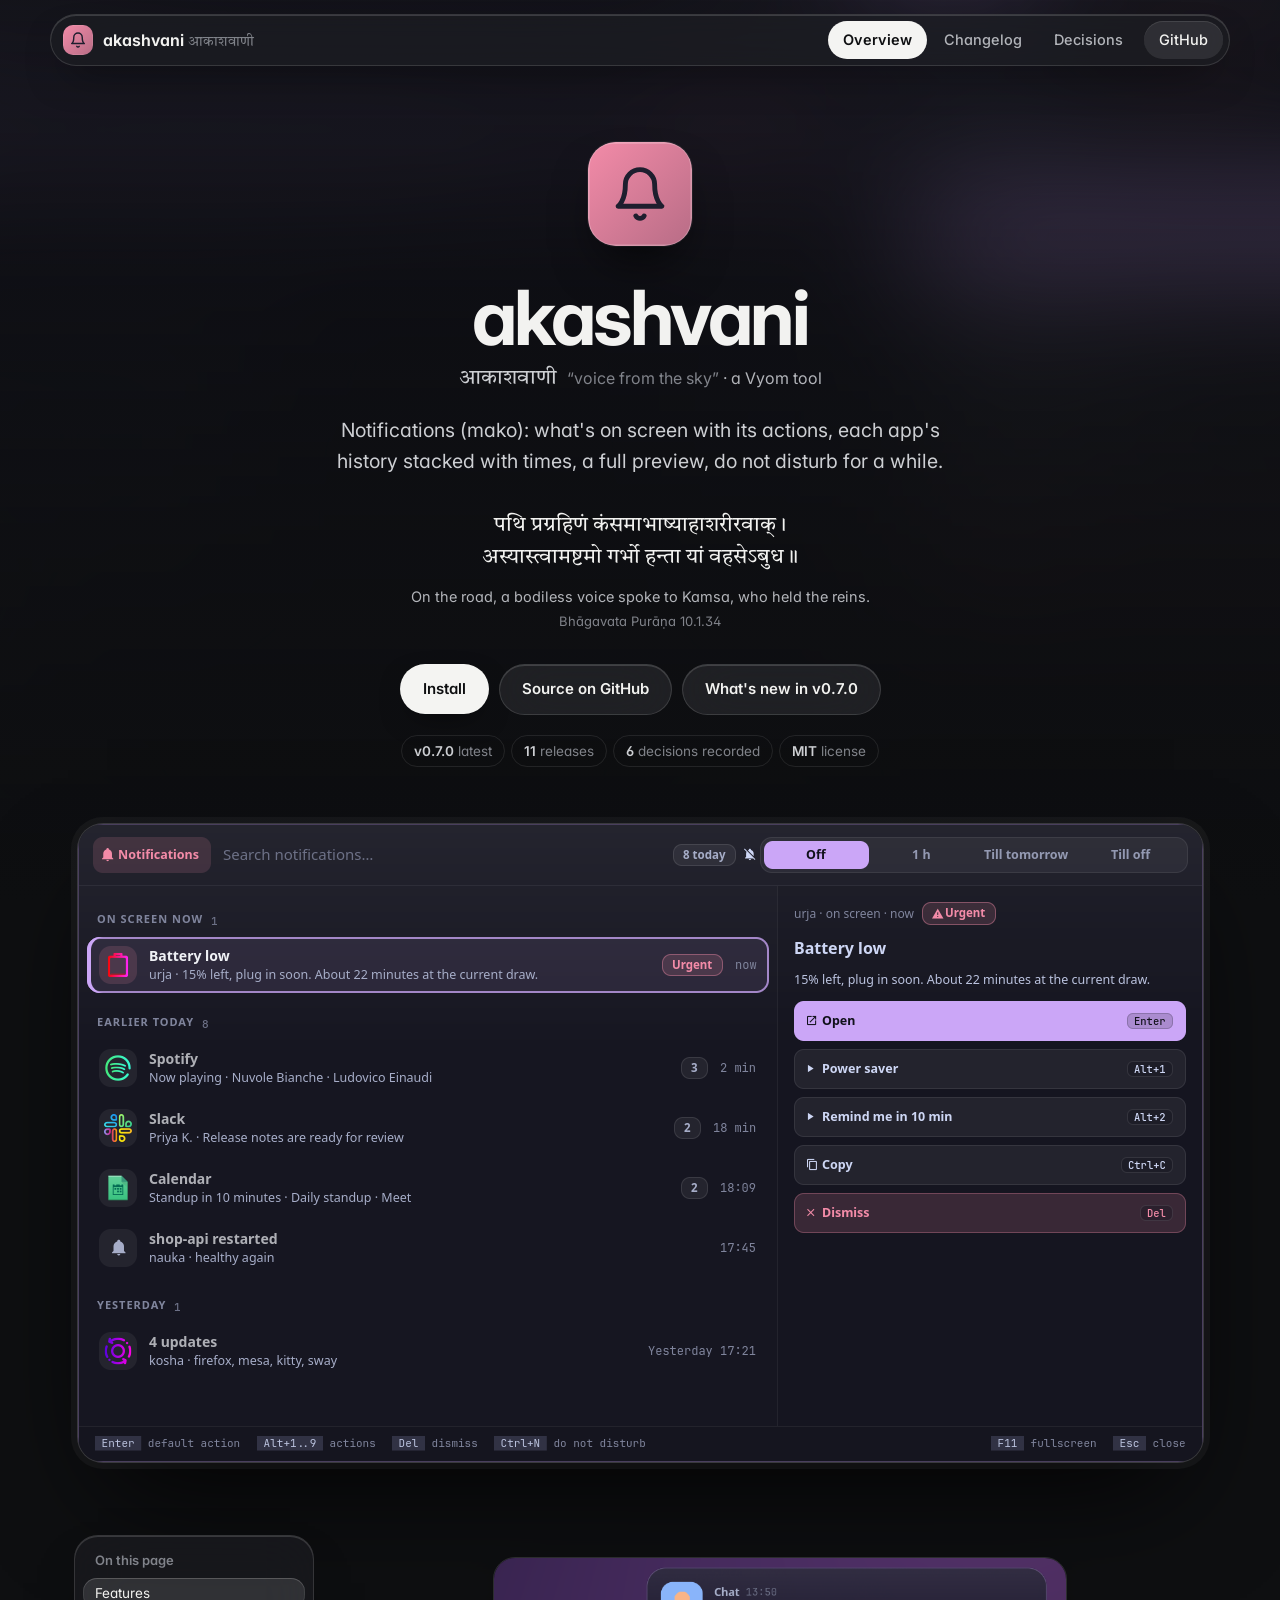
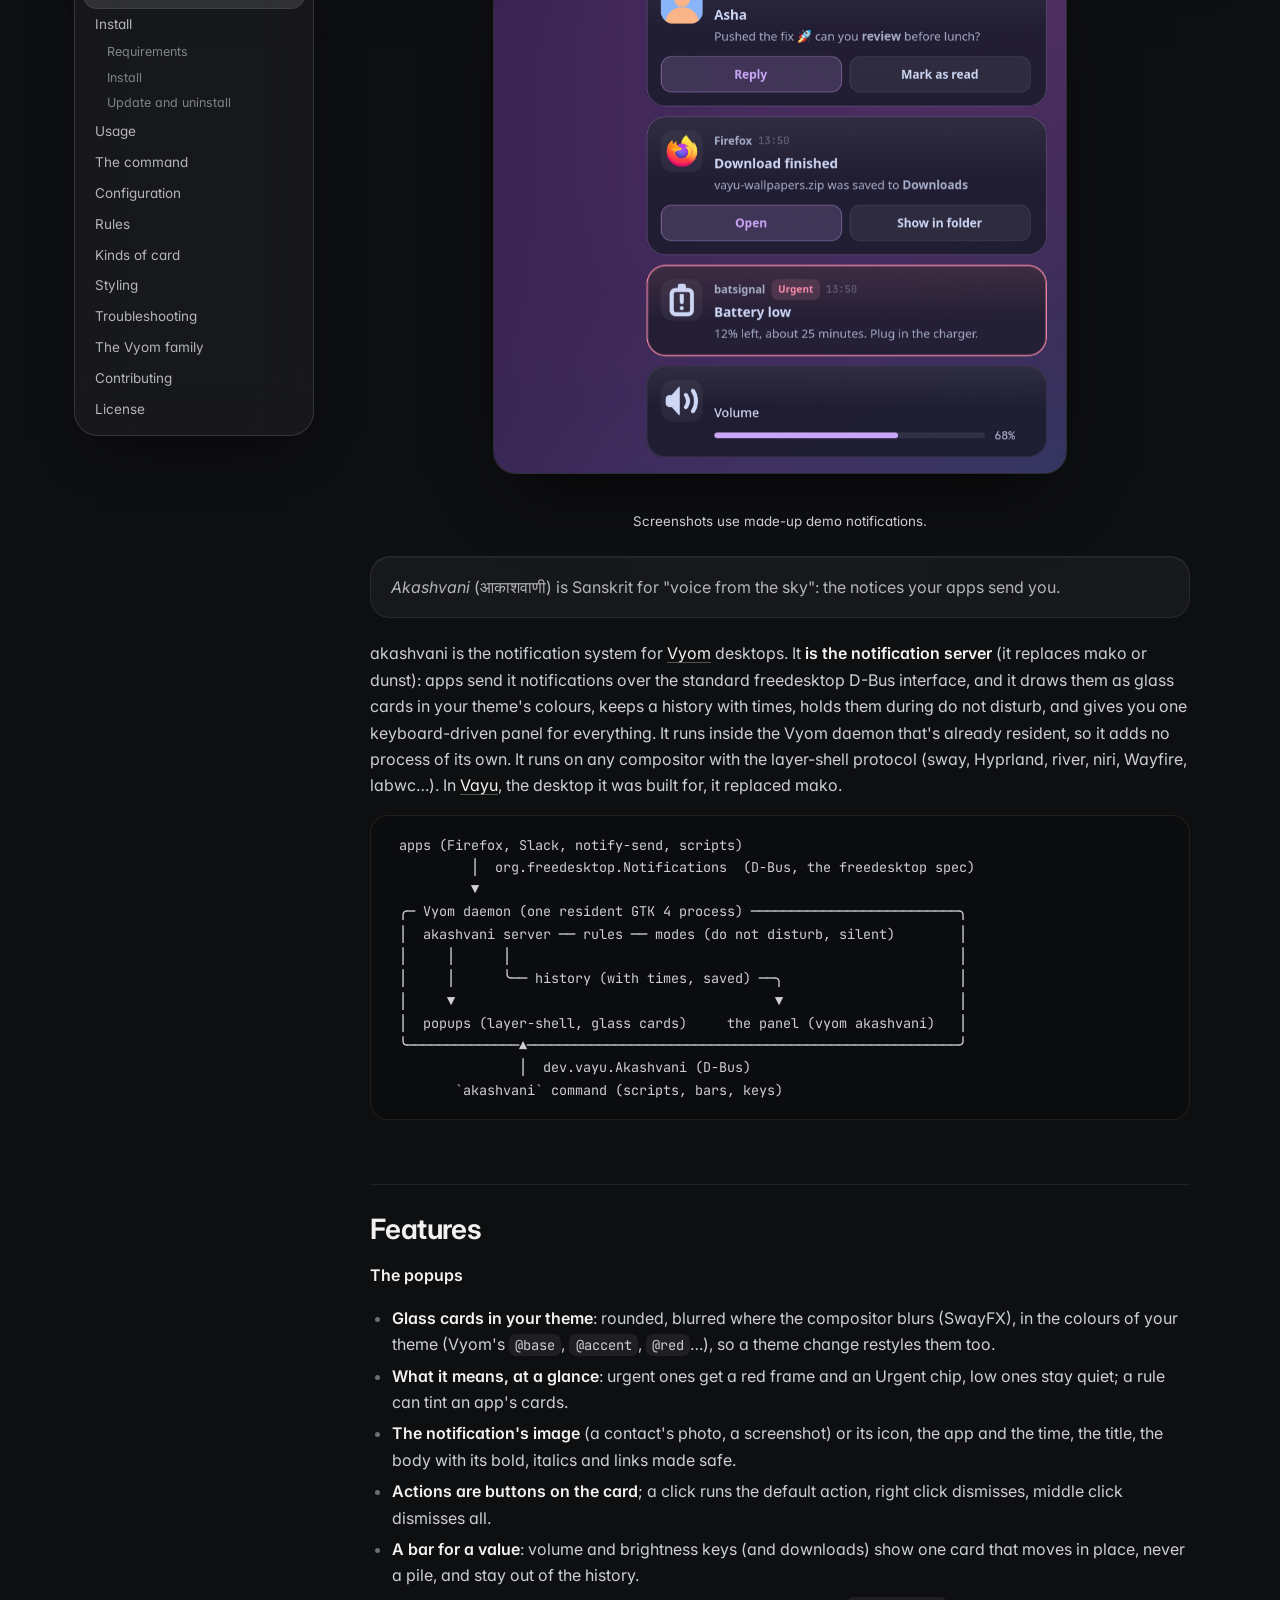
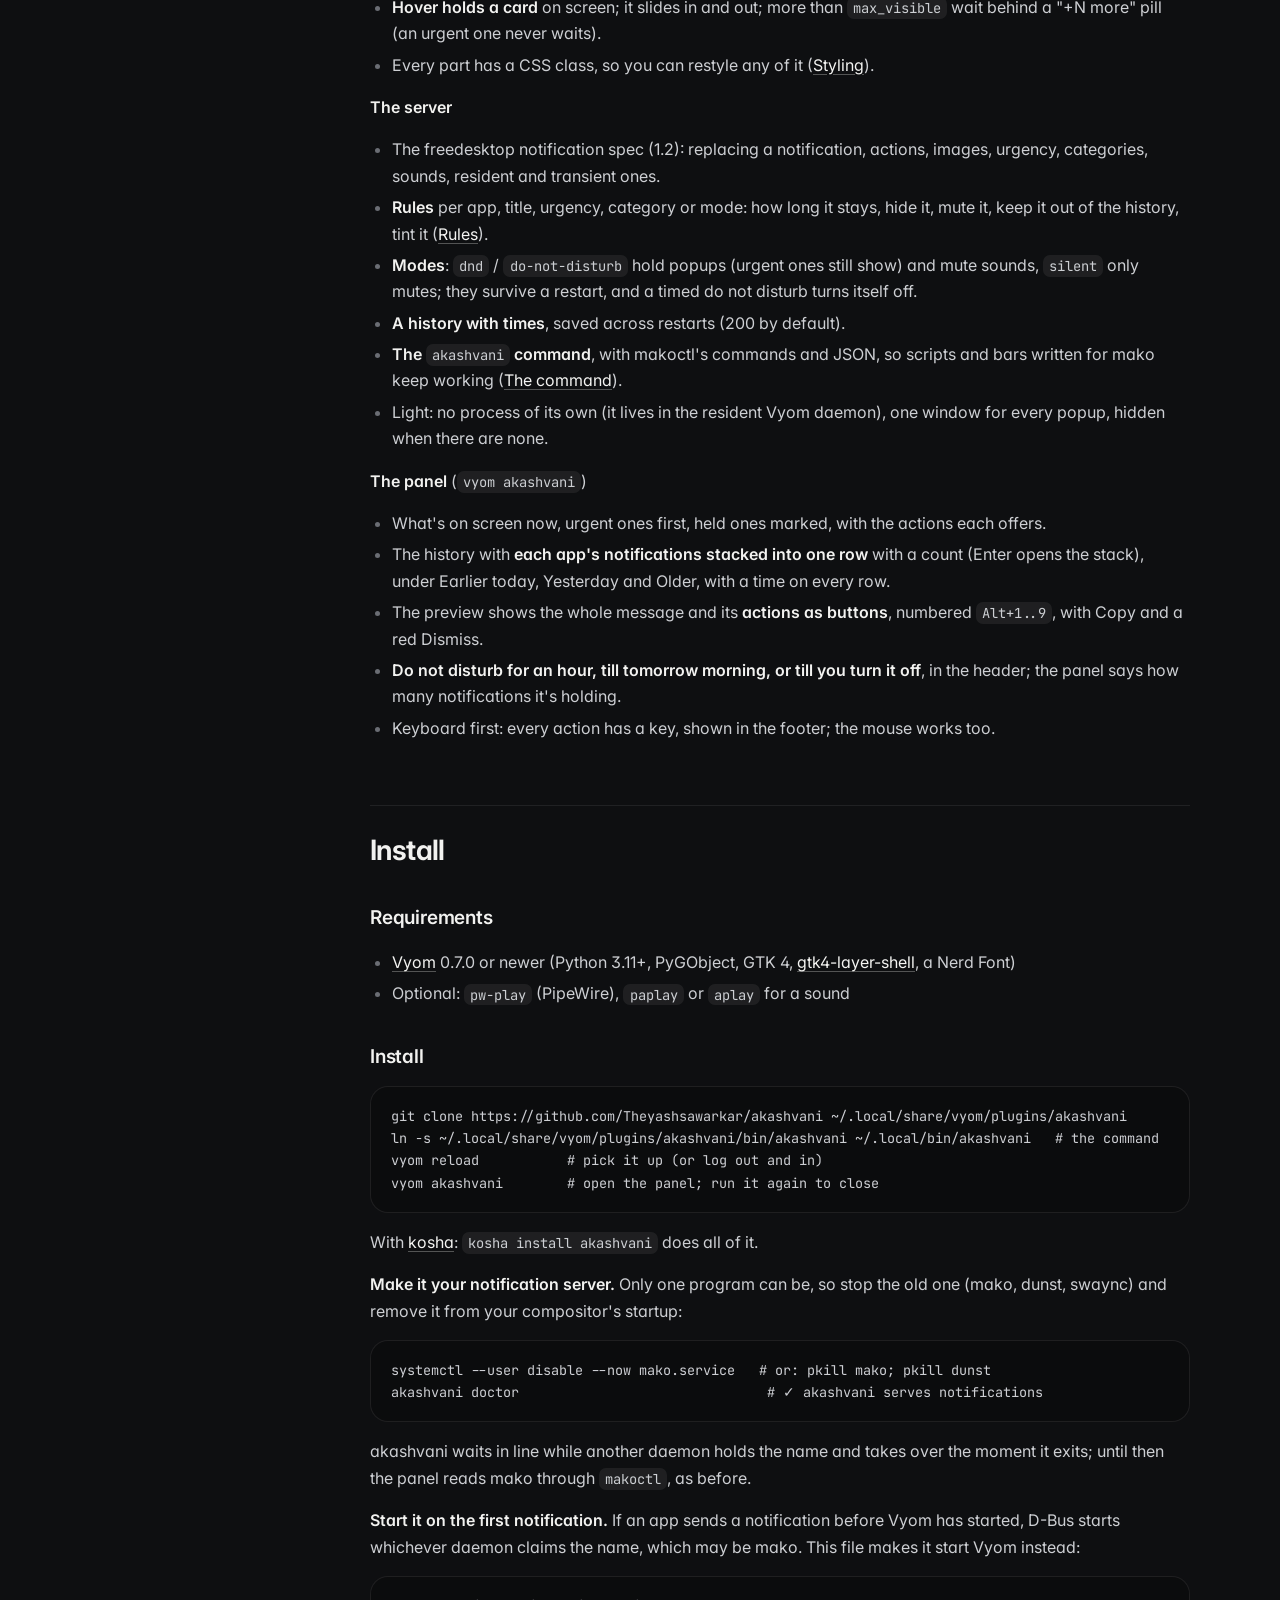
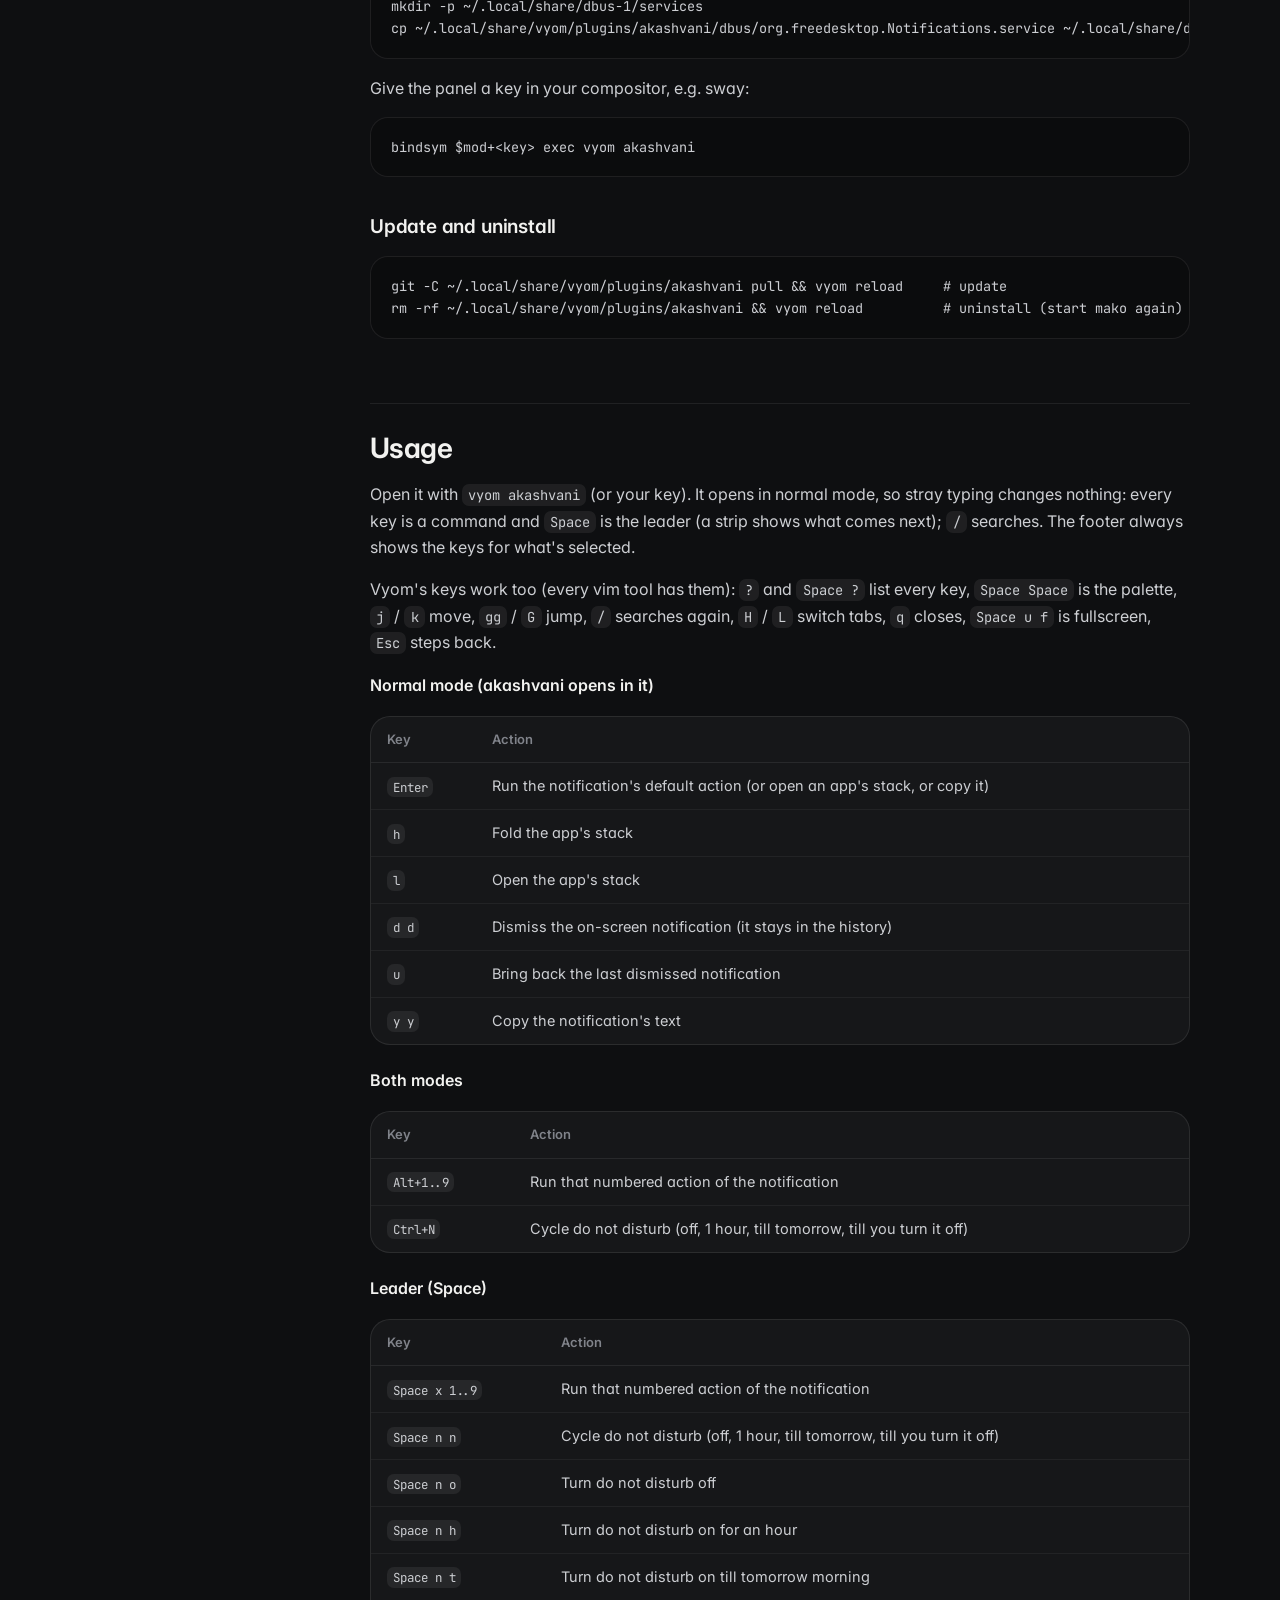
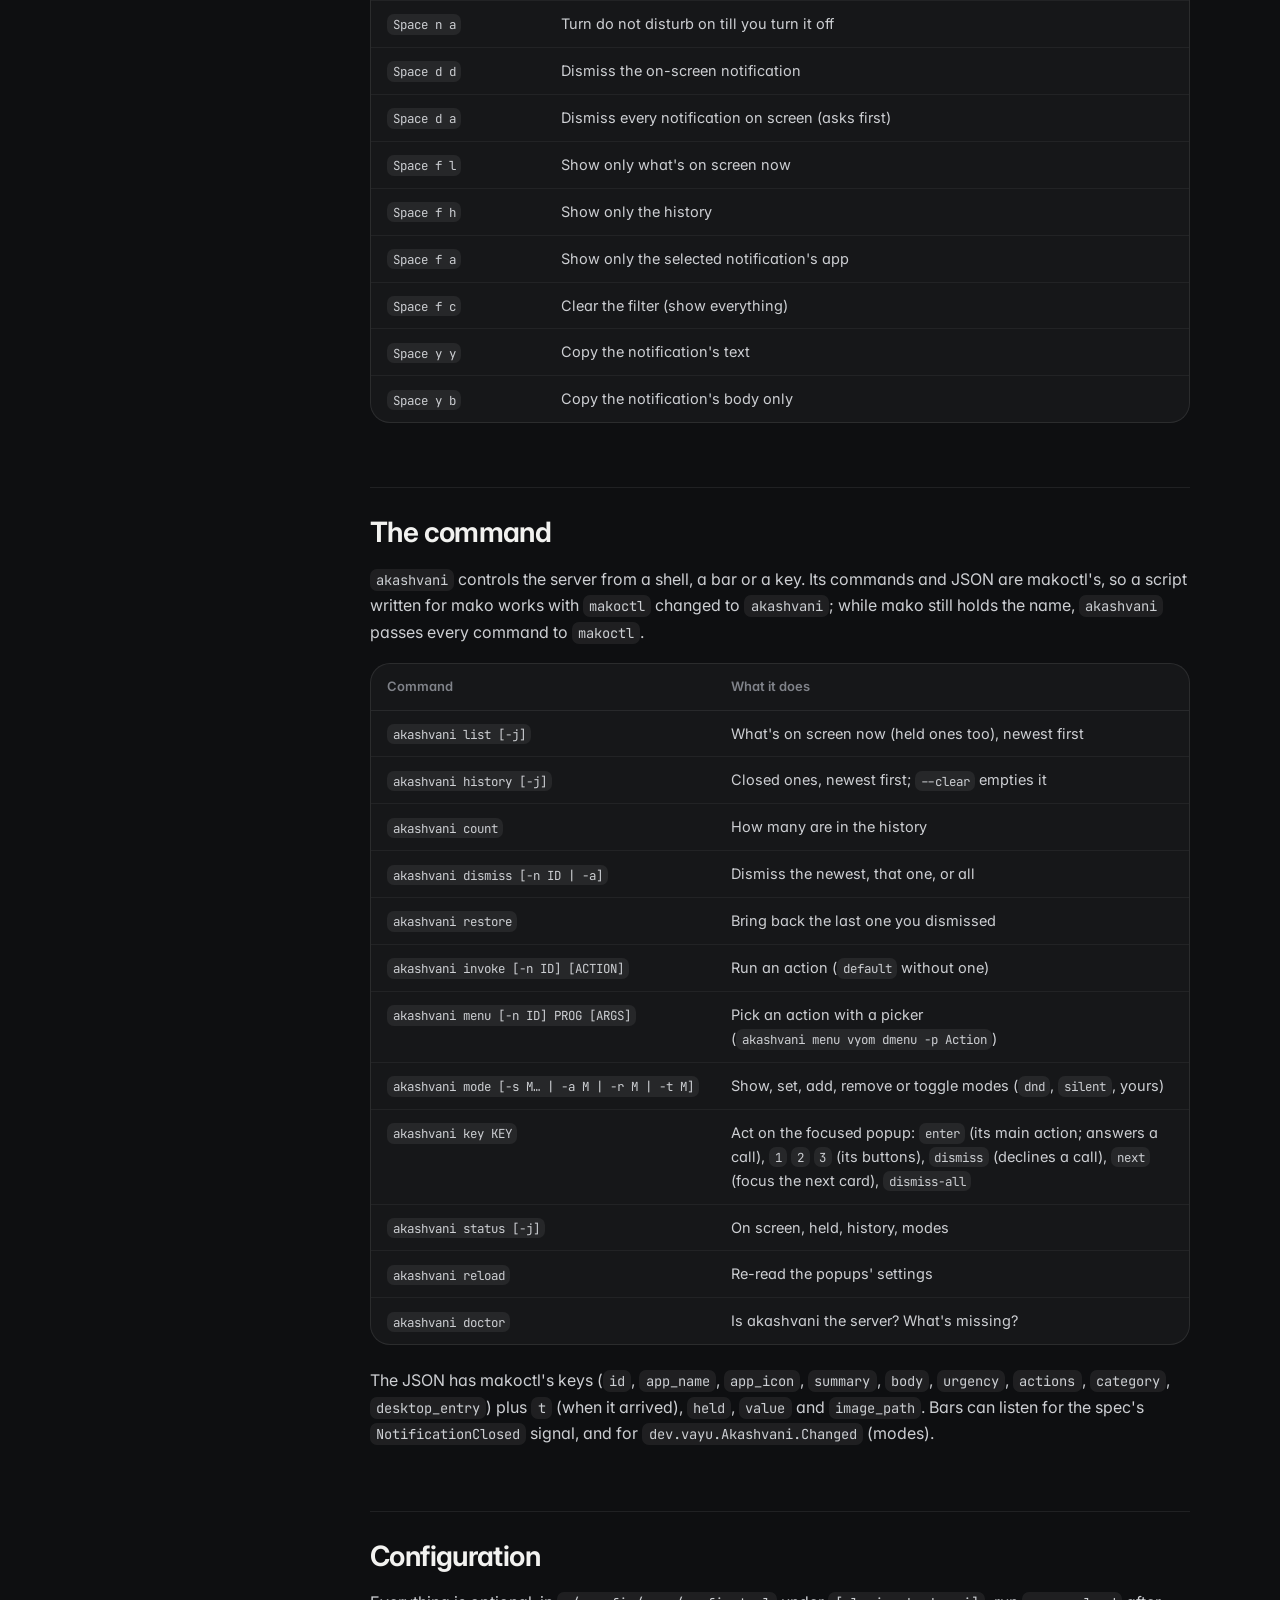
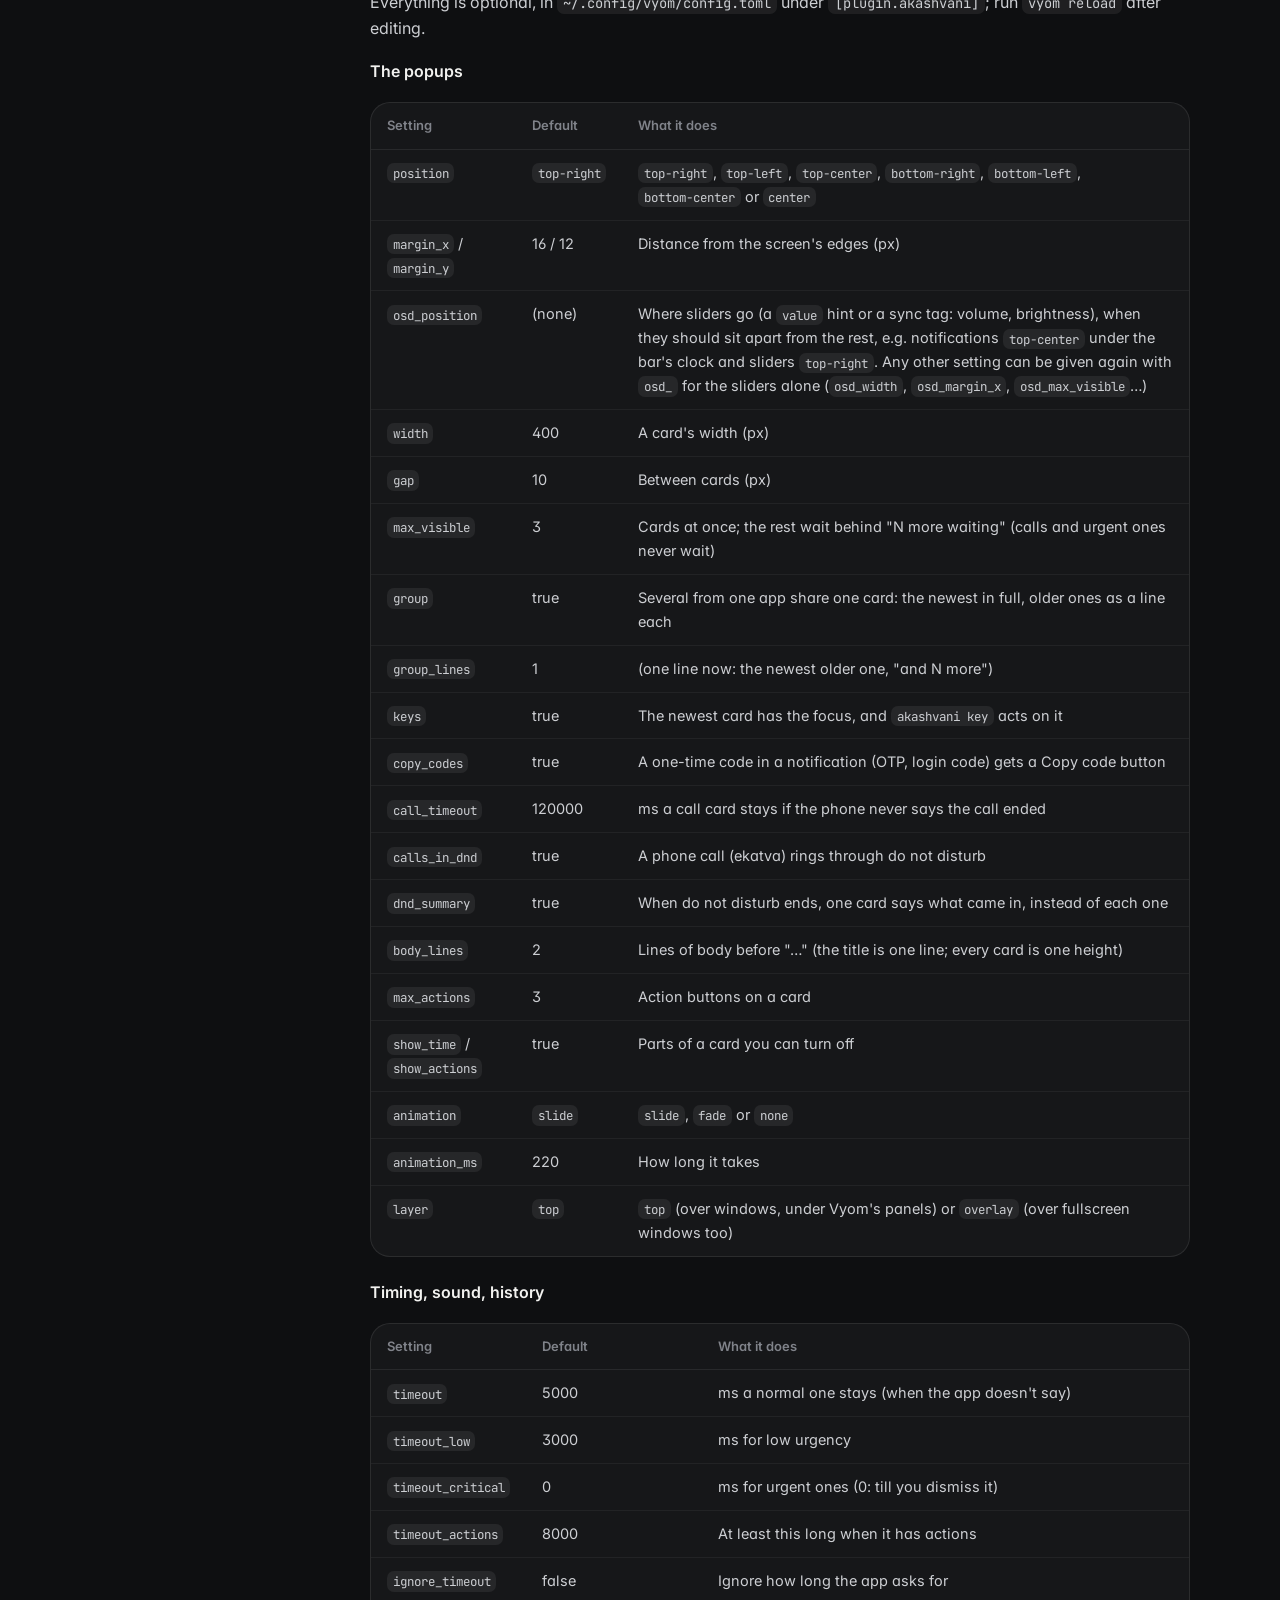
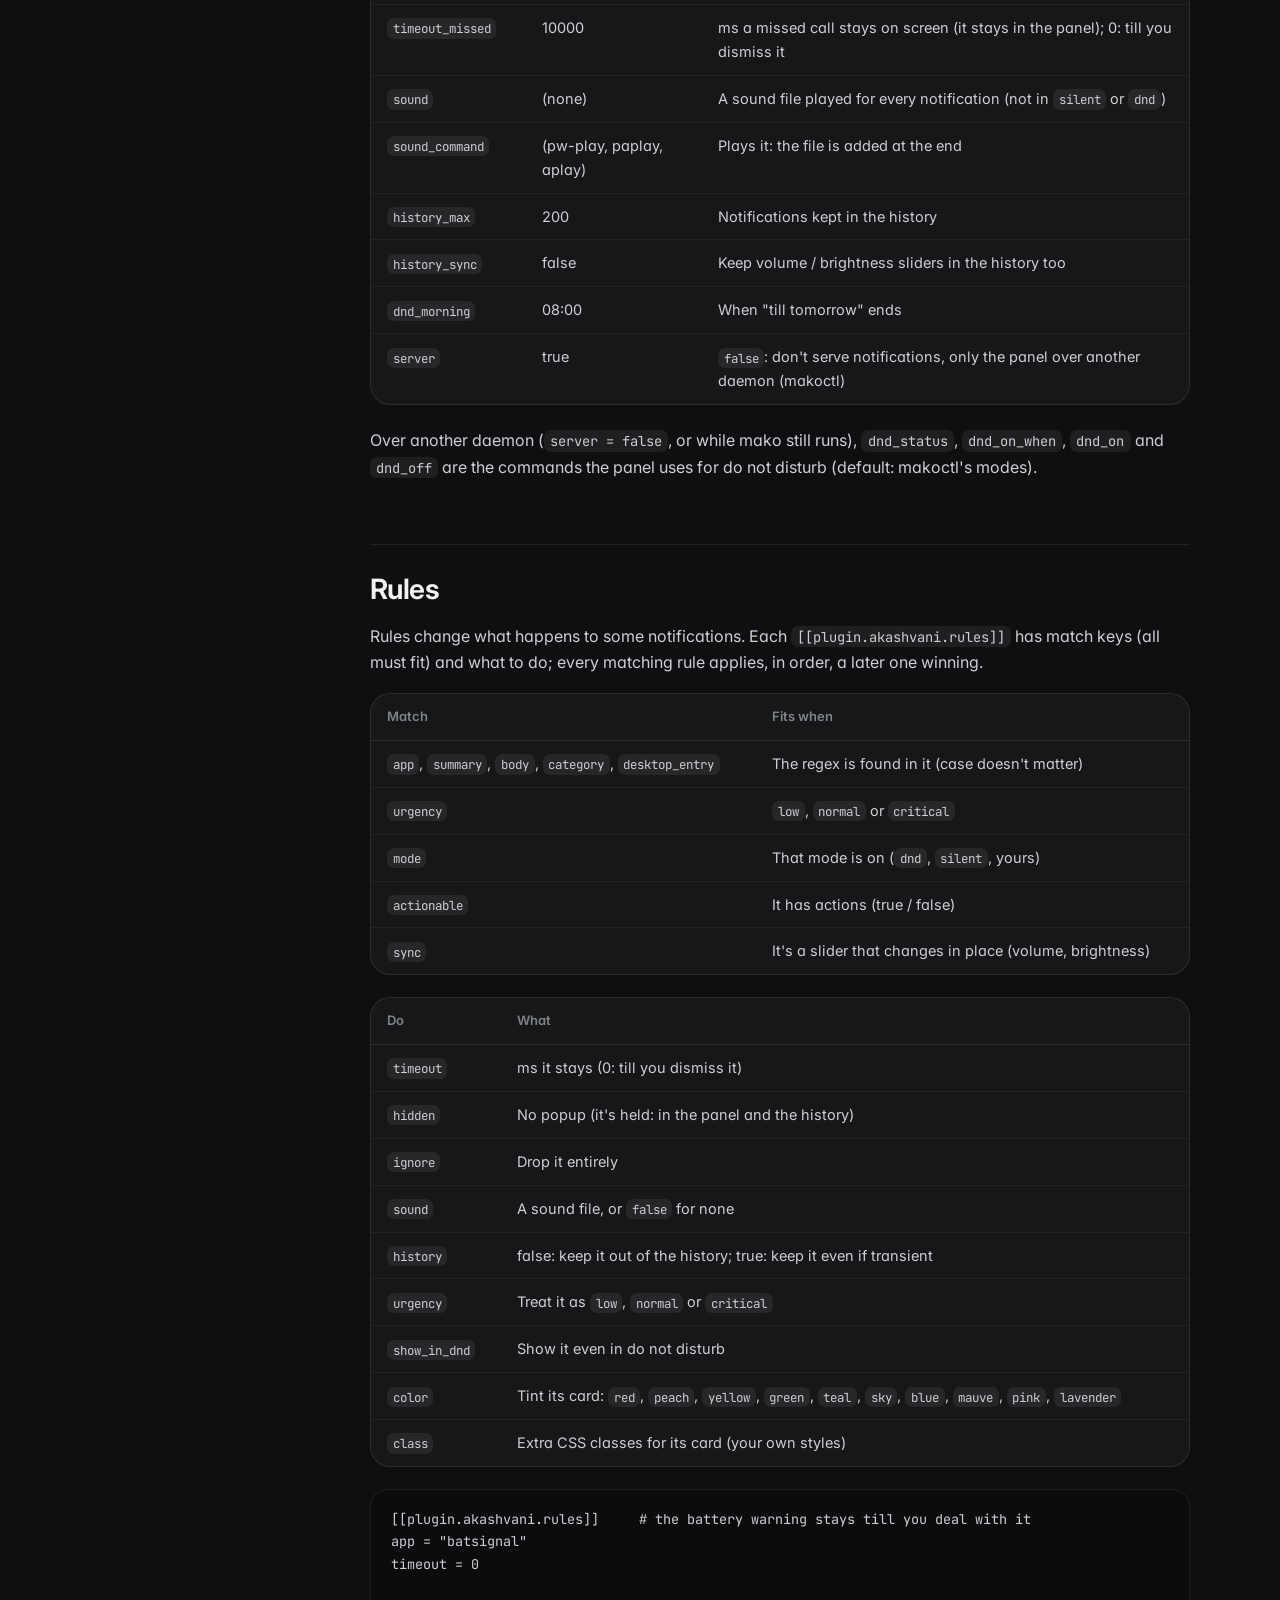
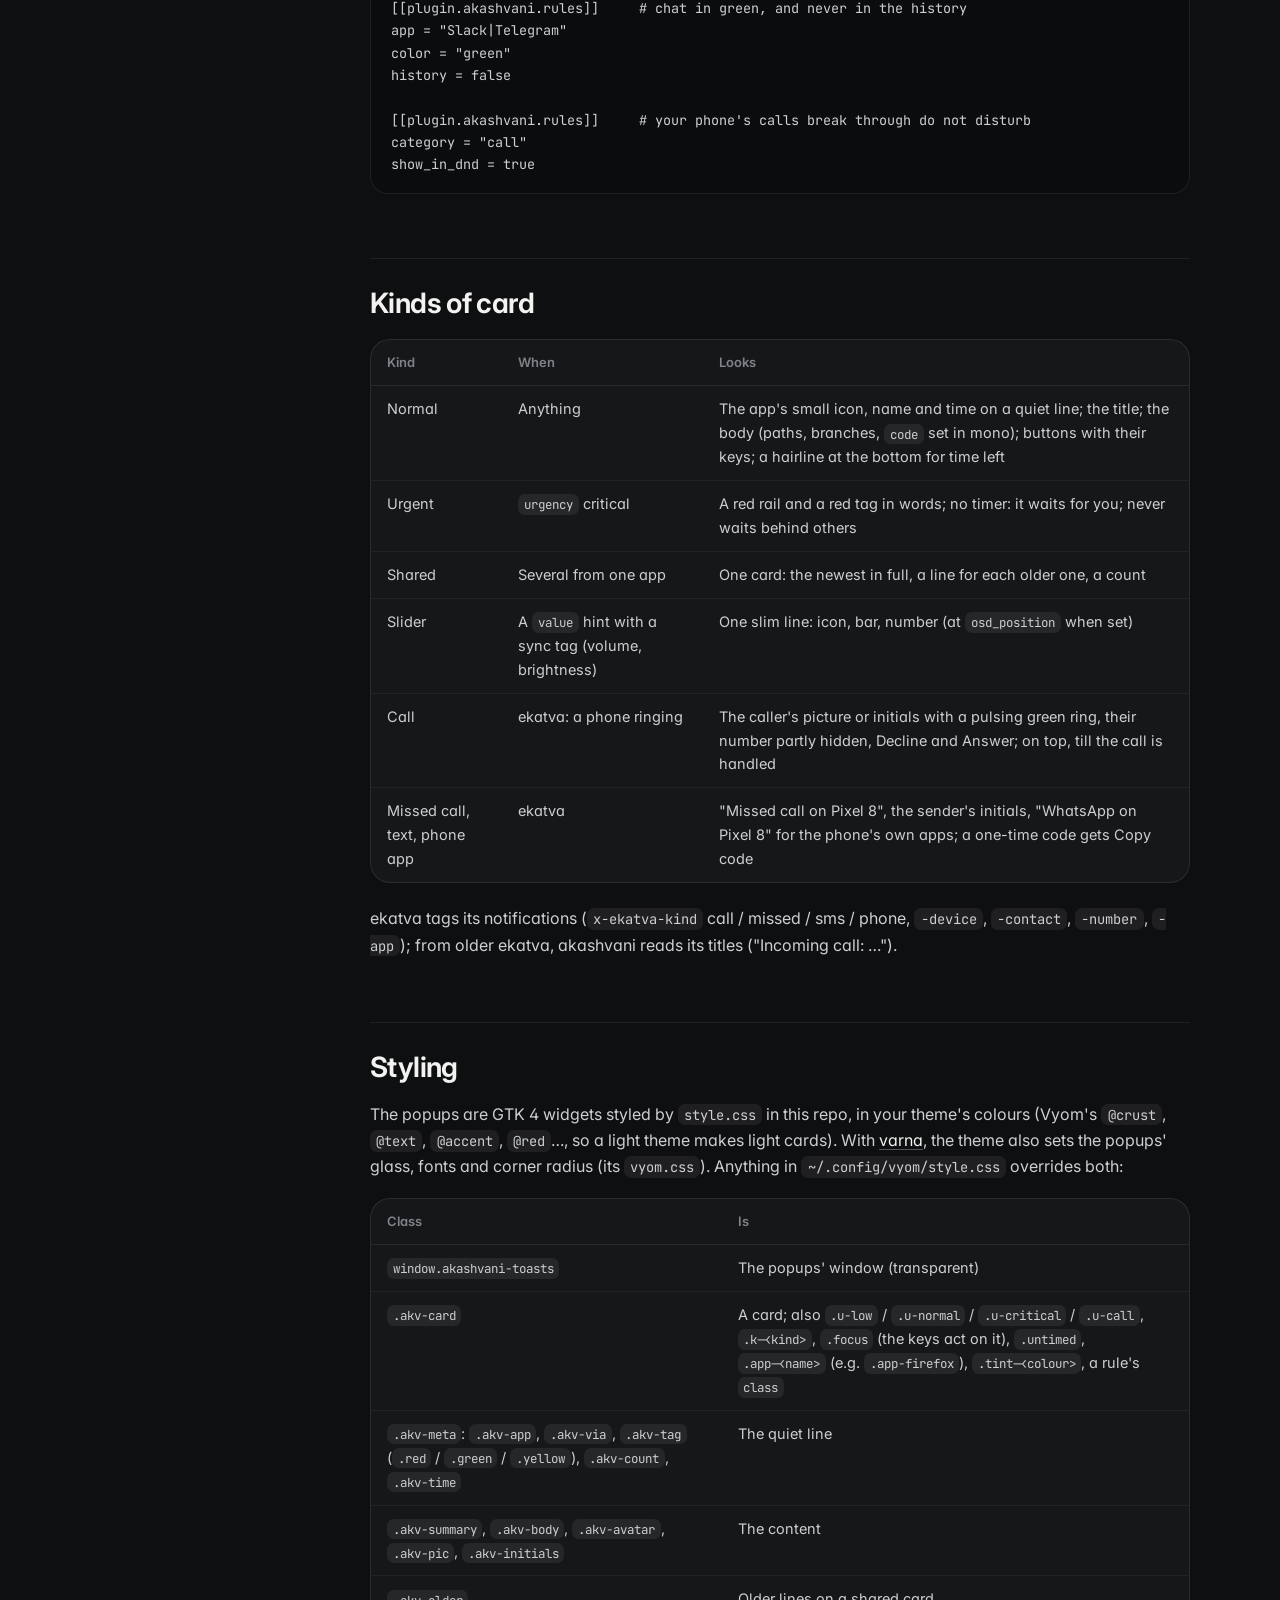
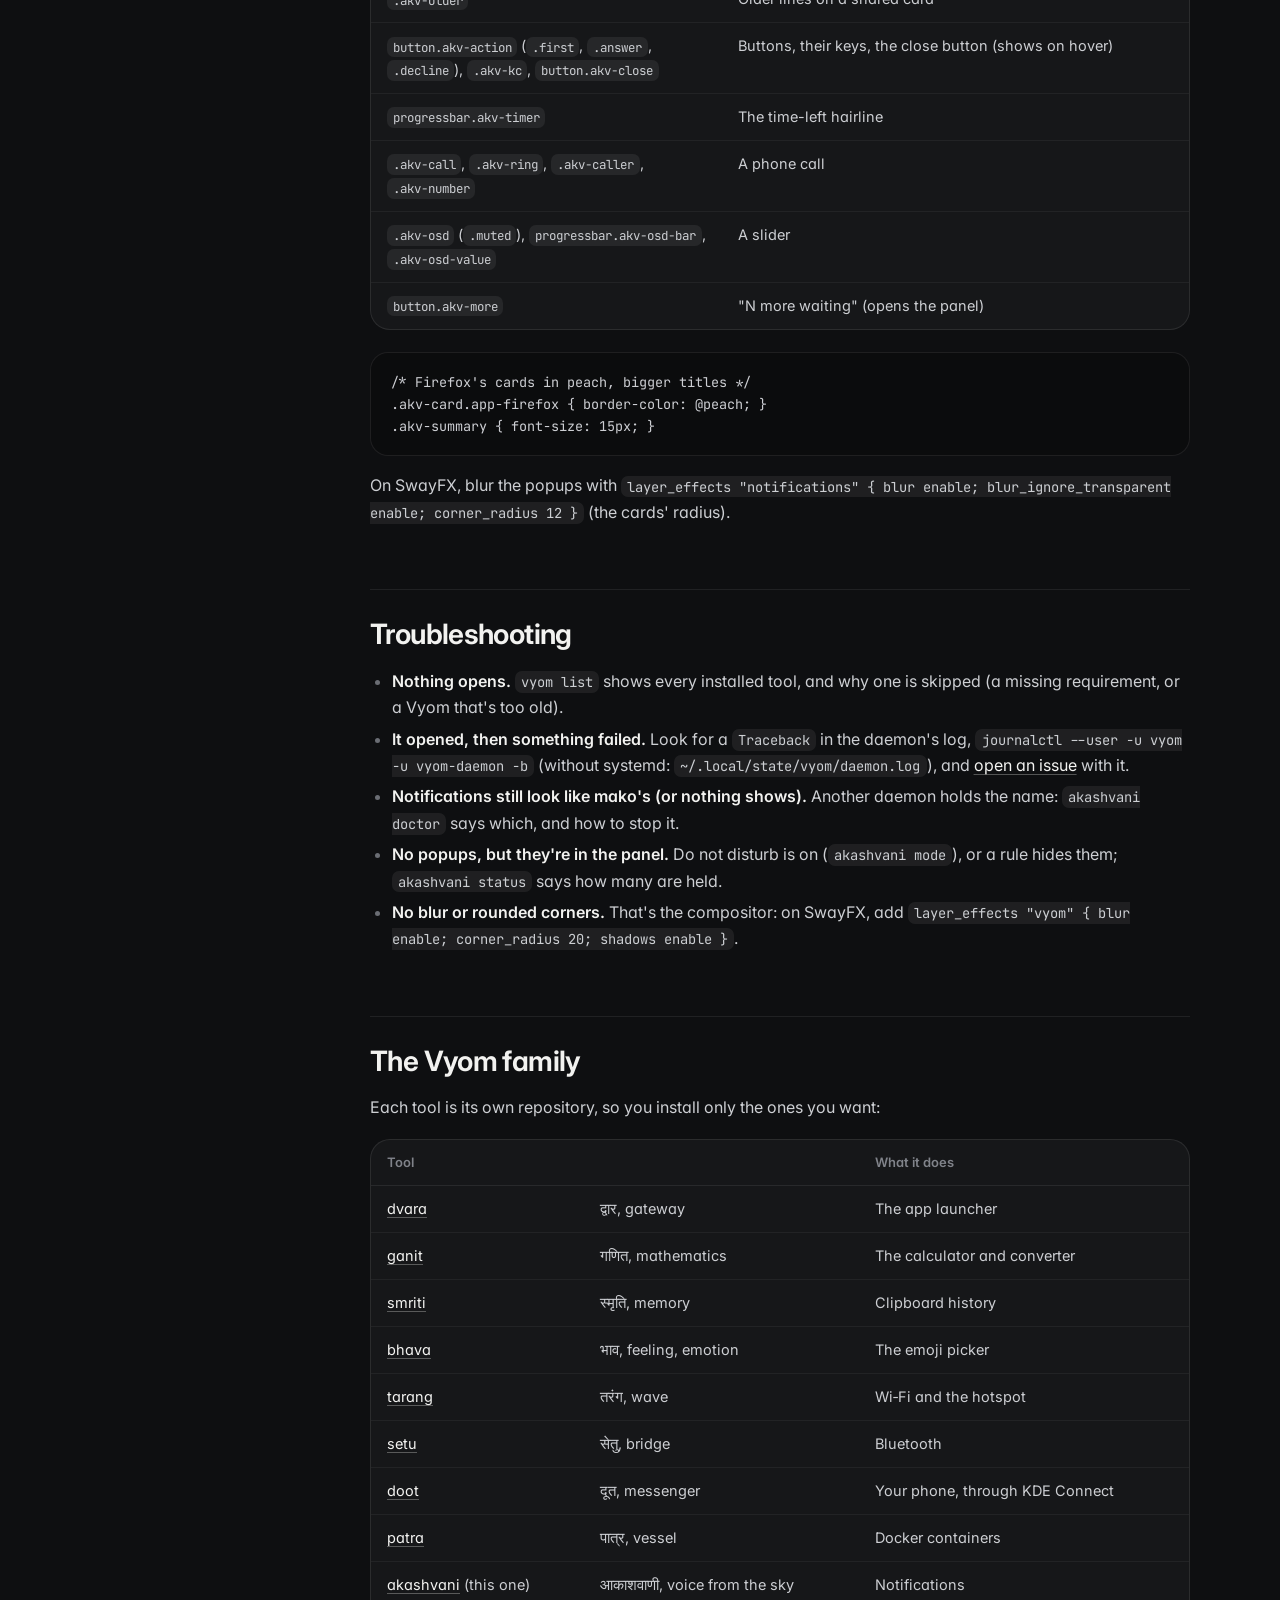
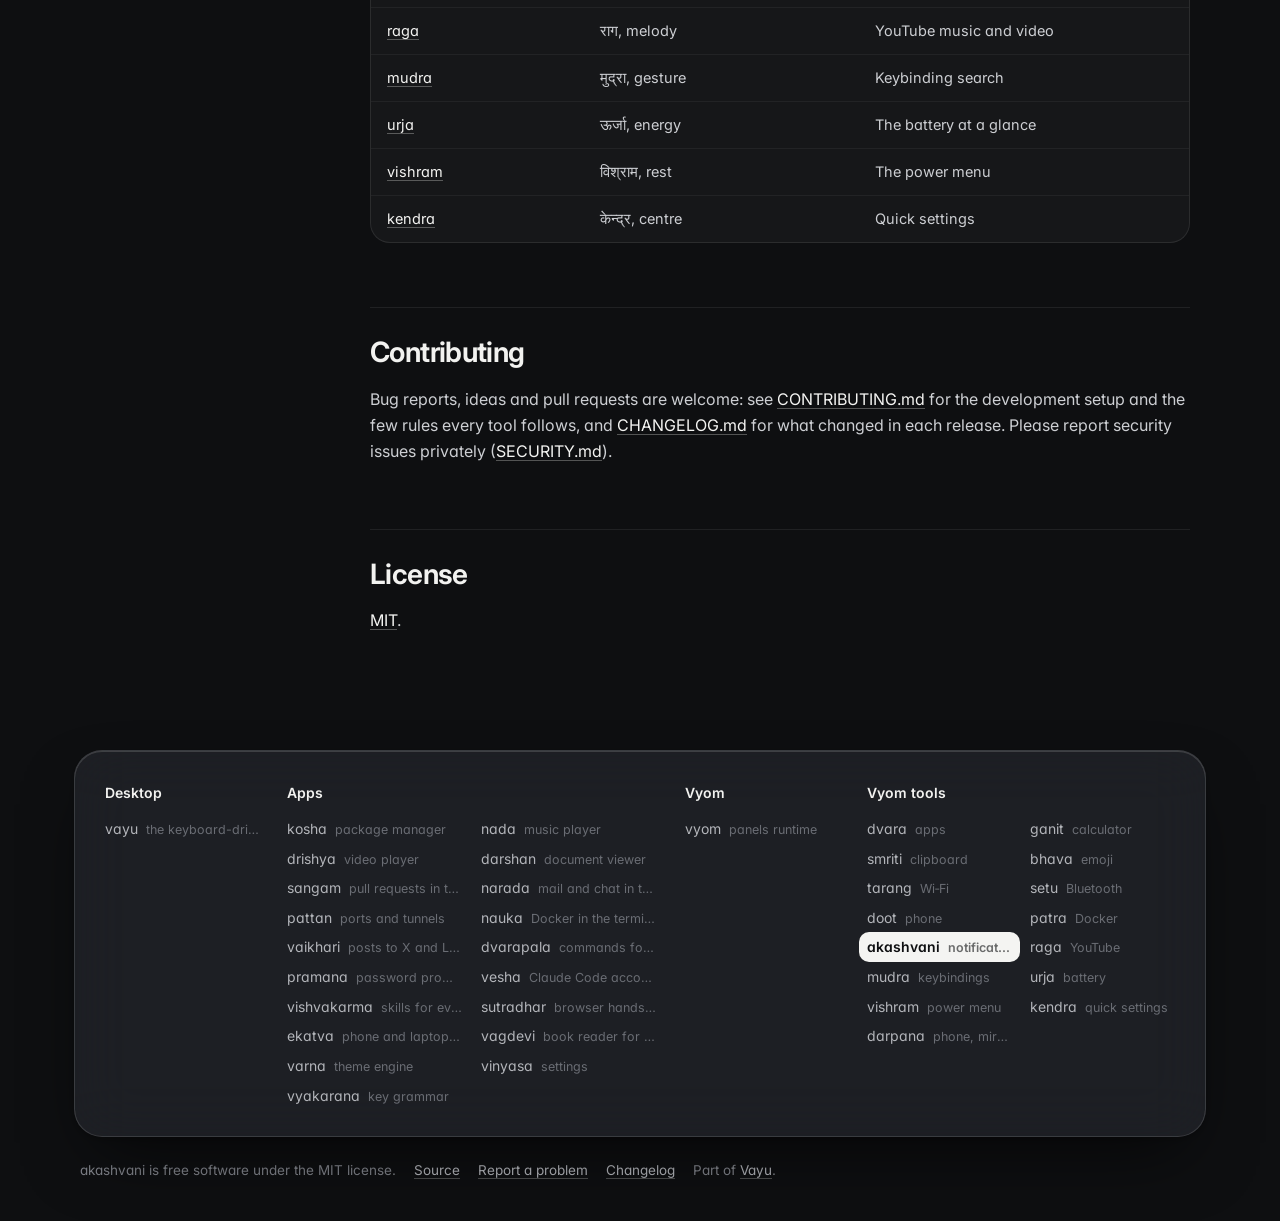
==== commit 674ee41e: "Website: closer to Vayu's own Spatial site The tool's screenshot blurred behind the page, a centred " ====
--- a/docs/index.html
+++ b/docs/index.html
@@ -10,29 +10,28 @@
 <meta name="theme-color" content="#0e0f11">
 <link rel="icon" href="assets/logo.svg" type="image/svg+xml">
 <link rel="preconnect" href="https://fonts.googleapis.com">
-<link href="https://fonts.googleapis.com/css2?family=Inter:wght@400;500;600;700;800&family=JetBrains+Mono:wght@400;600&display=swap" rel="stylesheet">
+<link rel="preconnect" href="https://fonts.gstatic.com" crossorigin>
+<link href="https://fonts.googleapis.com/css2?family=Inter:wght@400;500;600;700&family=JetBrains+Mono:wght@400;500;600&family=Tiro+Devanagari+Sanskrit&display=swap" rel="stylesheet">
 <link rel="stylesheet" href="assets/site.css">
-<style>:root{--tool:#ff9389;--glow:#ff93892e}</style>
+<style>:root{--tool:#ff9389}.backdrop:before{background-image:url("assets/screenshots/akashvani.png")}</style>
 </head>
-<body>
+<body class="home">
+<div class="backdrop" aria-hidden="true"></div>
 <header class="top"><div class="in">
 <a class="brand" href="index.html"><img src="assets/logo.svg" alt=""><span>akashvani <small>आकाशवाणी</small></span></a>
-<nav><a href="index.html" class="on">Overview</a><a href="changelog.html" class="">Changelog</a><a href="adr/index.html" class=" hide">Decisions</a><a class="gh" href="https://github.com/Theyashsawarkar/akashvani">GitHub ↗</a></nav></div></header>
-<section class="hero"><div class="in"><div>
-<div class="eyebrow">a Vyom tool</div>
+<nav><a href="index.html" class="on">Overview</a><a href="changelog.html" class="">Changelog</a><a href="adr/index.html" class=" hide">Decisions</a><a class="gh" href="https://github.com/Theyashsawarkar/akashvani">GitHub</a></nav></div></header>
+<header class="hero">
+<img class="logo" src="assets/logo.svg" alt="akashvani logo" width="104" height="104">
 <h1>akashvani</h1>
-<div class="sa">आकाशवाणी <span>· “voice from the sky”</span></div>
+<div class="sa"><b lang="sa">आकाशवाणी</b> <i>“voice from the sky”</i> · a Vyom tool</div>
 <p class="lead">Notifications (mako): what&#x27;s on screen with its actions, each app&#x27;s history stacked with times, a full preview, do not disturb for a while.</p>
 <figure class="shloka"><p lang="sa">पथि प्रग्रहिणं कंसमाभाष्याहाशरीरवाक् ।<br>अस्यास्त्वामष्टमो गर्भो हन्ता यां वहसेऽबुध ॥</p><figcaption>On the road, a bodiless voice spoke to Kamsa, who held the reins. <cite>Bhāgavata Purāṇa 10.1.34</cite></figcaption></figure>
-<div class="cta"><a class="btn primary" href="#install">Install</a><a class="btn" href="https://github.com/Theyashsawarkar/akashvani">GitHub ↗</a>
-<a class="btn" href="changelog.html">What's new in v0.7.0</a></div>
+<div class="cta"><a class="btn primary" href="#install">Install</a><a class="btn" href="https://github.com/Theyashsawarkar/akashvani">Source on GitHub</a><a class="btn" href="changelog.html">What's new in v0.7.0</a></div>
 <div class="meta"><span><b>v0.7.0</b> latest</span><span><b>11</b> releases</span><span><b>6</b> decisions recorded</span><span><b>MIT</b> license</span></div>
-</div><img class="logo" src="assets/logo.svg" alt="akashvani logo"></div></section>
+</header>
+<figure class="shot"><img src="assets/screenshots/akashvani.png" alt="akashvani: an urgent battery notification on screen with a red Urgent chip, each app's notifications stacked with a count and a time, the preview with numbered action buttons, Copy and a red Dismiss; do not disturb with a duration in the header" fetchpriority="high"></figure>
 <div class="wrap"><aside class="toc"><b>On this page</b><a class="l2" href="#features">Features</a><a class="l2" href="#install">Install</a><a class="l3" href="#requirements">Requirements</a><a class="l3" href="#install">Install</a><a class="l3" href="#update-and-uninstall">Update and uninstall</a><a class="l2" href="#usage">Usage</a><a class="l2" href="#the-command">The command</a><a class="l2" href="#configuration">Configuration</a><a class="l2" href="#rules">Rules</a><a class="l2" href="#kinds-of-card">Kinds of card</a><a class="l2" href="#styling">Styling</a><a class="l2" href="#troubleshooting">Troubleshooting</a><a class="l2" href="#the-vyom-family">The Vyom family</a><a class="l2" href="#contributing">Contributing</a><a class="l2" href="#license">License</a></aside><article>
 <!-- No screenshot: notifications shows personal data (your own notifications). -->
-<p align="center">
-  <img alt="akashvani: an urgent battery notification on screen with a red Urgent chip, each app's notifications stacked with a count and a time, the preview with numbered action buttons, Copy and a red Dismiss; do not disturb with a duration in the header" src="assets/screenshots/akashvani.png" width="100%">
-</p>
 <p align="center">
   <img alt="akashvani's popups: a chat message with the sender's picture and Reply / Mark as read buttons, a finished download with Open and Show in folder, an urgent battery warning framed in red, and a volume bar" src="assets/screenshots/popups.png" width="70%">
 </p>
@@ -137,11 +136,11 @@
 <h2 id="license"><a class="anchor" href="#license">#</a>License</h2>
 <p><a href="https://github.com/Theyashsawarkar/akashvani/blob/main/LICENSE">MIT</a>.</p>
 </article></div>
-<footer><div class="in"><div><h4>Desktop</h4><a href="https://vayu.theyashsawarkar.dev/" class="">vayu <span>वायु · the keyboard-driven Wayland desktop</span></a></div><div><h4>Apps</h4><a href="https://kosha.theyashsawarkar.dev/" class="">kosha <span>कोश · package manager</span></a><a href="https://nada.theyashsawarkar.dev/" class="">nada <span>नाद · music player</span></a><a href="https://drishya.theyashsawarkar.dev/" class="">drishya <span>दृश्य · video player</span></a><a href="https://darshan.theyashsawarkar.dev/" class="">darshan <span>दर्शन · document viewer</span></a><a href="https://sangam.theyashsawarkar.dev/" class="">sangam <span>संगम · pull requests in the terminal</span></a><a href="https://narada.theyashsawarkar.dev/" class="">narada <span>नारद · mail and chat in the terminal</span></a><a href="https://pattan.theyashsawarkar.dev/" class="">pattan <span>पत्तन · ports and tunnels</span></a><a href="https://nauka.theyashsawarkar.dev/" class="">nauka <span>नौका · Docker in the terminal</span></a><a href="https://vaikhari.theyashsawarkar.dev/" class="">vaikhari <span>वैखरी · posts to X and LinkedIn</span></a><a href="https://dvarapala.theyashsawarkar.dev/" class="">dvarapala <span>द्वारपाल · commands for AI agents, approved</span></a><a href="https://pramana.theyashsawarkar.dev/" class="">pramana <span>प्रमाण · password prompts</span></a><a href="https://vesha.theyashsawarkar.dev/" class="">vesha <span>वेष · Claude Code accounts</span></a><a href="https://vishvakarma.theyashsawarkar.dev/" class="">vishvakarma <span>विश्वकर्मा · skills for every AI agent</span></a><a href="https://sutradhar.theyashsawarkar.dev/" class="">sutradhar <span>सूत्रधार · browser hands for AI agents</span></a><a href="https://ekatva.theyashsawarkar.dev/" class="">ekatva <span>एकत्व · phone and laptop, linked</span></a><a href="https://vagdevi.theyashsawarkar.dev/" class="">vagdevi <span>वाग्देवी · book reader for Android</span></a><a href="https://varna.theyashsawarkar.dev/" class="">varna <span>वर्ण · theme engine</span></a><a href="https://vinyasa.theyashsawarkar.dev/" class="">vinyasa <span>विन्यास · settings</span></a><a href="https://vyakarana.theyashsawarkar.dev/" class="">vyakarana <span>व्याकरण · key grammar</span></a></div><div><h4>Vyom</h4><a href="https://vyom.theyashsawarkar.dev/" class="">vyom <span>व्योम · panels runtime</span></a></div><div><h4>Vyom tools</h4><a href="https://dvara.theyashsawarkar.dev/" class="">dvara <span>द्वार · apps</span></a><a href="https://ganit.theyashsawarkar.dev/" class="">ganit <span>गणित · calculator</span></a><a href="https://smriti.theyashsawarkar.dev/" class="">smriti <span>स्मृति · clipboard</span></a><a href="https://bhava.theyashsawarkar.dev/" class="">bhava <span>भाव · emoji</span></a><a href="https://tarang.theyashsawarkar.dev/" class="">tarang <span>तरंग · Wi‑Fi</span></a><a href="https://setu.theyashsawarkar.dev/" class="">setu <span>सेतु · Bluetooth</span></a><a href="https://doot.theyashsawarkar.dev/" class="">doot <span>दूत · phone</span></a><a href="https://patra.theyashsawarkar.dev/" class="">patra <span>पात्र · Docker</span></a><a href="https://akashvani.theyashsawarkar.dev/" class="me">akashvani <span>आकाशवाणी · notifications</span></a><a href="https://raga.theyashsawarkar.dev/" class="">raga <span>राग · YouTube</span></a><a href="https://mudra.theyashsawarkar.dev/" class="">mudra <span>मुद्रा · keybindings</span></a><a href="https://urja.theyashsawarkar.dev/" class="">urja <span>ऊर्जा · battery</span></a><a href="https://vishram.theyashsawarkar.dev/" class="">vishram <span>विश्राम · power menu</span></a><a href="https://kendra.theyashsawarkar.dev/" class="">kendra <span>केन्द्र · quick settings</span></a><a href="https://darpana.theyashsawarkar.dev/" class="">darpana <span>दर्पण · phone, mirrored</span></a></div></div>
-<div class="bottom">akashvani is free software under the MIT license · <a href="https://github.com/Theyashsawarkar/akashvani">source</a> · <a href="https://github.com/Theyashsawarkar/akashvani/issues">issues</a> · <a href="changelog.html">changelog</a> · part of <a href="https://vayu.theyashsawarkar.dev/">Vayu</a></div></footer>
+<footer><div class="in glass"><div class=""><h4>Desktop</h4><div class="list"><a href="https://vayu.theyashsawarkar.dev/" class="">vayu <span>the keyboard-driven Wayland desktop</span></a></div></div><div class="g2"><h4>Apps</h4><div class="list"><a href="https://kosha.theyashsawarkar.dev/" class="">kosha <span>package manager</span></a><a href="https://nada.theyashsawarkar.dev/" class="">nada <span>music player</span></a><a href="https://drishya.theyashsawarkar.dev/" class="">drishya <span>video player</span></a><a href="https://darshan.theyashsawarkar.dev/" class="">darshan <span>document viewer</span></a><a href="https://sangam.theyashsawarkar.dev/" class="">sangam <span>pull requests in the terminal</span></a><a href="https://narada.theyashsawarkar.dev/" class="">narada <span>mail and chat in the terminal</span></a><a href="https://pattan.theyashsawarkar.dev/" class="">pattan <span>ports and tunnels</span></a><a href="https://nauka.theyashsawarkar.dev/" class="">nauka <span>Docker in the terminal</span></a><a href="https://vaikhari.theyashsawarkar.dev/" class="">vaikhari <span>posts to X and LinkedIn</span></a><a href="https://dvarapala.theyashsawarkar.dev/" class="">dvarapala <span>commands for AI agents, approved</span></a><a href="https://pramana.theyashsawarkar.dev/" class="">pramana <span>password prompts</span></a><a href="https://vesha.theyashsawarkar.dev/" class="">vesha <span>Claude Code accounts</span></a><a href="https://vishvakarma.theyashsawarkar.dev/" class="">vishvakarma <span>skills for every AI agent</span></a><a href="https://sutradhar.theyashsawarkar.dev/" class="">sutradhar <span>browser hands for AI agents</span></a><a href="https://ekatva.theyashsawarkar.dev/" class="">ekatva <span>phone and laptop, linked</span></a><a href="https://vagdevi.theyashsawarkar.dev/" class="">vagdevi <span>book reader for Android</span></a><a href="https://varna.theyashsawarkar.dev/" class="">varna <span>theme engine</span></a><a href="https://vinyasa.theyashsawarkar.dev/" class="">vinyasa <span>settings</span></a><a href="https://vyakarana.theyashsawarkar.dev/" class="">vyakarana <span>key grammar</span></a></div></div><div class=""><h4>Vyom</h4><div class="list"><a href="https://vyom.theyashsawarkar.dev/" class="">vyom <span>panels runtime</span></a></div></div><div class="g2"><h4>Vyom tools</h4><div class="list"><a href="https://dvara.theyashsawarkar.dev/" class="">dvara <span>apps</span></a><a href="https://ganit.theyashsawarkar.dev/" class="">ganit <span>calculator</span></a><a href="https://smriti.theyashsawarkar.dev/" class="">smriti <span>clipboard</span></a><a href="https://bhava.theyashsawarkar.dev/" class="">bhava <span>emoji</span></a><a href="https://tarang.theyashsawarkar.dev/" class="">tarang <span>Wi‑Fi</span></a><a href="https://setu.theyashsawarkar.dev/" class="">setu <span>Bluetooth</span></a><a href="https://doot.theyashsawarkar.dev/" class="">doot <span>phone</span></a><a href="https://patra.theyashsawarkar.dev/" class="">patra <span>Docker</span></a><a href="https://akashvani.theyashsawarkar.dev/" class="me" aria-current="page">akashvani <span>notifications</span></a><a href="https://raga.theyashsawarkar.dev/" class="">raga <span>YouTube</span></a><a href="https://mudra.theyashsawarkar.dev/" class="">mudra <span>keybindings</span></a><a href="https://urja.theyashsawarkar.dev/" class="">urja <span>battery</span></a><a href="https://vishram.theyashsawarkar.dev/" class="">vishram <span>power menu</span></a><a href="https://kendra.theyashsawarkar.dev/" class="">kendra <span>quick settings</span></a><a href="https://darpana.theyashsawarkar.dev/" class="">darpana <span>phone, mirrored</span></a></div></div></div>
+<div class="bottom"><span>akashvani is free software under the MIT license.</span><a href="https://github.com/Theyashsawarkar/akashvani">Source</a><a href="https://github.com/Theyashsawarkar/akashvani/issues">Report a problem</a><a href="changelog.html">Changelog</a><span>Part of <a href="https://vayu.theyashsawarkar.dev/">Vayu</a>.</span></div></footer>
 <script>
-document.querySelectorAll('pre.code').forEach(p=>{const b=document.createElement('button');b.className='copy';b.textContent='Copy';
-b.onclick=()=>{navigator.clipboard.writeText(p.innerText.replace(/^Copy/,'')).then(()=>{b.textContent='Copied';setTimeout(()=>b.textContent='Copy',1200)})};p.appendChild(b)});
+document.querySelectorAll('pre.code').forEach(p=>{const b=document.createElement('button');b.className='copy';b.type='button';b.textContent='Copy';
+b.onclick=()=>{navigator.clipboard.writeText(p.querySelector('code').innerText).then(()=>{b.textContent='Copied';b.classList.add('done');setTimeout(()=>{b.textContent='Copy';b.classList.remove('done')},1400)})};p.appendChild(b)});
 const links=[...document.querySelectorAll('.toc a')];if(links.length){const hs=links.map(a=>document.getElementById(a.hash.slice(1))).filter(Boolean);
 const on=()=>{let cur=hs[0];for(const h of hs){if(h.getBoundingClientRect().top<120)cur=h}links.forEach(a=>a.classList.toggle('on',cur&&a.hash==='#'+cur.id))};
 addEventListener('scroll',on,{passive:true});on()}
--- a/docs/assets/site.css
+++ b/docs/assets/site.css
@@ -1,100 +1,131 @@
-/* Vayu's Spatial look: graphite glass that floats, very round, colour only
-   where it means something. The near-white accent is where you act (links,
-   the main button); the tool's own colour (--tool) is only its signature:
-   the logo's glow, the shloka's line, the release dots. */
+/* Vayu's Spatial look (the same as vayu.theyashsawarkar.dev): graphite
+   glass floating over the tool's own screenshot, blurred far out of focus;
+   very round; where you are is a near-white pill or brighter glass; no
+   glows; colour only where it means something. The tool's own colour
+   (--tool) is only its signature: the release dots. */
 :root{--crust:#0e0f11;--mantle:#141518;--base:#1b1c20;--s0:#2a2c31;--s1:#3a3c42;--ov0:#6a6d74;--ov1:#80838a;
---sub0:#b3b5ba;--sub1:#cdcfd3;--text:#f2f2f0;--accent:#f4f4f2;--green:#8ee2a6;--peach:#f7b07d;--red:#ff9389;--blue:#93c4ff;
---glass:rgba(255,255,255,.045);--rim:rgba(255,255,255,.10);--lit:inset 0 1px 0 rgba(255,255,255,.08);
---ui:"Inter","Segoe UI",system-ui,sans-serif;--mono:"JetBrains Mono","JetBrainsMono Nerd Font",ui-monospace,monospace}
+--sub0:#b3b5ba;--sub1:#cdcfd3;--text:#f2f2f0;--accent:#f4f4f2;--green:#8ee2a6;--peach:#f7b07d;--red:#ff9389;--blue:#93c4ff;--yellow:#f3d47f;
+--glass:rgba(52,54,60,.44);--hi:rgba(255,255,255,.09);--rim:rgba(255,255,255,.13);--lit:inset 0 1px 0 rgba(255,255,255,.15);
+--float:0 30px 70px -24px rgba(0,0,0,.7),0 2px 6px rgba(0,0,0,.25);--blur:blur(28px) saturate(160%);
+--ui:"Inter","Adwaita Sans",system-ui,sans-serif;--mono:"JetBrains Mono","JetBrainsMono Nerd Font",ui-monospace,monospace;
+--sa:"Tiro Devanagari Sanskrit","Noto Serif Devanagari",serif;color-scheme:dark}
 *{box-sizing:border-box}html{scroll-behavior:smooth;scroll-padding-top:96px}
-body{margin:0;background:var(--crust);color:var(--text);font:16px/1.65 var(--ui);-webkit-font-smoothing:antialiased}
-a{color:var(--accent);text-decoration:underline;text-decoration-color:rgba(244,244,242,.28);text-underline-offset:3px}
-a:hover{text-decoration-color:var(--accent)}
+body{margin:0;min-height:100vh;background:var(--crust);color:var(--text);font:16px/1.65 var(--ui);-webkit-font-smoothing:antialiased;font-feature-settings:"cv11","ss01"}
+/* the backdrop: the tool's screenshot, out of focus, fading to graphite */
+.backdrop{position:fixed;inset:0;z-index:-1;overflow:hidden;pointer-events:none}
+.backdrop:before{content:"";position:absolute;inset:-12%;background:center/cover no-repeat;filter:blur(64px) saturate(1.25) brightness(.62);transform:translateZ(0)}
+.backdrop:after{content:"";position:absolute;inset:0;background:linear-gradient(to bottom,rgba(14,15,17,.25),rgba(14,15,17,.8) 60%,var(--crust))}
+.backdrop.none:before{background:radial-gradient(60% 50% at 50% 0%,color-mix(in srgb,var(--tool) 22%,transparent),transparent 70%);filter:none}
+.sub .backdrop:after{background:linear-gradient(to bottom,rgba(14,15,17,.55),rgba(14,15,17,.93) 45%,var(--crust))}
+a{color:var(--accent);text-decoration:underline;text-decoration-color:rgba(244,244,242,.3);text-underline-offset:3px}
+a:hover{text-decoration-color:currentColor}
 code{font:.86em var(--mono);background:rgba(255,255,255,.07);padding:.14em .45em;border-radius:7px;color:var(--sub1)}
+kbd{display:inline-block;min-width:1.7em;padding:.05em .45em;font:500 .8em/1.6 var(--mono);text-align:center;color:var(--text);background:rgba(255,255,255,.08);border:1px solid rgba(255,255,255,.14);border-bottom-width:2px;border-radius:8px}
 img{max-width:100%;height:auto}
-:focus-visible{outline:2px solid var(--accent);outline-offset:3px;border-radius:8px}
-/* nav: a floating glass pill */
-.top{position:sticky;top:12px;z-index:20;padding:0 16px}
-.top .in{max-width:1240px;margin:0 auto;padding:8px 10px 8px 16px;display:flex;align-items:center;gap:22px;
-border-radius:999px;background:rgba(27,28,32,.62);border:1px solid var(--rim);box-shadow:var(--lit),0 18px 40px rgba(0,0,0,.35);
-backdrop-filter:blur(24px) saturate(1.5);-webkit-backdrop-filter:blur(24px) saturate(1.5)}
-.brand{display:flex;align-items:center;gap:10px;font-weight:650;font-size:16.5px;color:var(--text);text-decoration:none}
-.brand img{width:28px;height:28px;border-radius:9px}.brand small{font-weight:500;color:var(--ov1);font-size:13px}
-.top nav{display:flex;gap:4px;margin-left:auto;flex-wrap:wrap}
-.top nav a{color:var(--sub0);padding:6px 14px;border-radius:999px;font-size:14.5px;text-decoration:none}
-.top nav a:hover{background:rgba(255,255,255,.07);color:var(--text)}
-.top nav a.on{background:rgba(255,255,255,.14);color:var(--text);box-shadow:var(--lit)}
-.top nav a.gh{background:var(--accent);color:var(--crust);font-weight:600}.top nav a.gh:hover{background:#fff}
-/* hero: the tool's light in a dark room */
-.hero{position:relative;overflow:hidden;margin-top:-64px;padding-top:64px}
-.hero:before{content:"";position:absolute;inset:-30% -10% auto;height:720px;
-background:radial-gradient(640px 340px at 18% 32%,var(--glow),transparent 70%),radial-gradient(520px 300px at 86% 8%,rgba(255,255,255,.06),transparent 70%);pointer-events:none}
-.hero .in{position:relative;max-width:1240px;margin:0 auto;padding:84px 24px 60px;display:grid;grid-template-columns:minmax(0,1fr) auto;gap:48px;align-items:center}
-.eyebrow{display:inline-flex;align-items:center;gap:8px;font:500 13.5px var(--ui);color:var(--sub1);padding:5px 13px 5px 11px;border-radius:999px;
-background:var(--glass);border:1px solid var(--rim);box-shadow:var(--lit)}
-.eyebrow:before{content:"";width:7px;height:7px;border-radius:50%;background:var(--tool)}
-.hero h1{font-size:clamp(42px,6vw,68px);line-height:1.02;margin:18px 0 8px;letter-spacing:-.035em;font-weight:700}
-.hero .sa{font-size:22px;color:var(--sub1);margin-bottom:22px}.hero .sa span{color:var(--ov1)}
-.hero .shloka{margin:0 0 28px;padding:16px 20px;border-radius:22px;background:var(--glass);border:1px solid var(--rim);box-shadow:var(--lit),inset 3px 0 0 var(--tool);max-width:720px}
-.hero .shloka p{margin:0 0 6px;font-size:18px;line-height:1.6;color:var(--text)}.hero .shloka figcaption{font-size:14px;color:var(--sub0)}.hero .shloka cite{color:var(--ov1);font-style:normal;white-space:nowrap}
-.hero p.lead{font-size:19px;color:var(--sub0);max-width:680px;margin:0 0 28px}
-.cta{display:flex;gap:10px;flex-wrap:wrap}
-.btn{display:inline-flex;align-items:center;gap:8px;padding:11px 20px;border-radius:999px;font-weight:600;font-size:15px;color:var(--text);
-background:rgba(255,255,255,.07);border:1px solid var(--rim);box-shadow:var(--lit);text-decoration:none}
-.btn:hover{background:rgba(255,255,255,.12)}
-.btn.primary{background:var(--accent);color:var(--crust);border-color:transparent;box-shadow:none}.btn.primary:hover{background:#fff}
-.hero .logo{width:184px;height:184px;filter:drop-shadow(0 28px 56px var(--glow))}
-.meta{display:flex;gap:18px;flex-wrap:wrap;margin-top:24px;color:var(--ov1);font-size:14px}.meta b{color:var(--sub1);font-weight:600}
-/* layout */
-.wrap{max-width:1240px;margin:0 auto;padding:44px 24px 88px;display:grid;grid-template-columns:230px minmax(0,1fr);gap:52px}
-.toc{position:sticky;top:96px;align-self:start;max-height:calc(100vh - 116px);overflow:auto;font-size:14px;padding-right:6px}
-.toc b{display:block;font-size:13px;font-weight:600;color:var(--ov1);margin:0 0 10px 12px}
-.toc a{display:block;color:var(--sub0);padding:5px 12px;border-radius:12px;text-decoration:none}
-.toc a.l3{padding-left:24px;font-size:13px;color:var(--ov1)}
-.toc a:hover{color:var(--text);background:rgba(255,255,255,.04)}
-.toc a.on{color:var(--text);background:rgba(255,255,255,.09);box-shadow:var(--lit)}
-article{min-width:0}
-article h2{font-size:30px;letter-spacing:-.02em;margin:60px 0 14px;padding-top:6px;font-weight:650}
-article h2:first-child{margin-top:0}
-article h3{font-size:20px;margin:34px 0 10px;font-weight:600}article h4{font-size:16px;margin:24px 0 8px;color:var(--sub1)}
-article p,article li{color:var(--sub1)}
+:focus-visible{outline:2px solid var(--accent);outline-offset:3px;border-radius:10px}
+.glass{background:var(--glass);-webkit-backdrop-filter:var(--blur);backdrop-filter:var(--blur);border:1px solid var(--rim);box-shadow:var(--lit),var(--float)}
+/* nav: a floating glass capsule; the page you're on is the near-white pill */
+.top{position:sticky;top:0;z-index:20;padding:14px 24px 0}
+.top .in{max-width:1180px;margin:0 auto;padding:6px 6px 6px 10px;display:flex;align-items:center;gap:18px;border-radius:999px;
+background:rgba(30,31,35,.62);-webkit-backdrop-filter:var(--blur);backdrop-filter:var(--blur);border:1px solid var(--rim);box-shadow:var(--lit),0 18px 40px -18px rgba(0,0,0,.7)}
+.brand{display:flex;align-items:center;gap:10px;font-weight:650;font-size:16px;color:var(--text);text-decoration:none;padding:2px 6px 2px 2px;border-radius:999px}
+.brand img{width:30px;height:30px;border-radius:10px}.brand small{font:400 14px var(--sa);color:var(--ov1)}
+.top nav{display:flex;gap:2px;margin-left:auto}
+.top nav a{color:var(--sub0);padding:7px 15px;border-radius:999px;font-size:14.5px;font-weight:500;text-decoration:none;white-space:nowrap;transition:background-color .15s,color .15s}
+.top nav a:hover{background:rgba(255,255,255,.08);color:var(--text)}
+.top nav a.on{background:var(--accent);color:var(--crust);font-weight:600}
+.top nav a.gh{color:var(--text);background:rgba(255,255,255,.09);box-shadow:inset 0 1px 0 rgba(255,255,255,.1);margin-left:4px}.top nav a.gh:hover{background:rgba(255,255,255,.15)}
+/* hero: the logo, the name, the verse, then the tool itself */
+.hero{max-width:860px;margin:0 auto;padding:76px 24px 0;text-align:center}
+.hero .logo{width:104px;height:104px;border-radius:28px;box-shadow:0 26px 50px -18px rgba(0,0,0,.8),0 0 0 1px rgba(255,255,255,.08)}
+.hero h1{font-size:clamp(46px,7vw,76px);line-height:1;margin:26px 0 10px;letter-spacing:-.04em;font-weight:700}
+.hero .sa{font-size:16px;color:var(--sub0)}.hero .sa b{font:400 21px var(--sa);color:var(--sub1);margin-right:6px}.hero .sa i{font-style:normal;color:var(--ov1)}
+.hero p.lead{font-size:19.5px;line-height:1.55;color:var(--sub1);max-width:34em;margin:22px auto 0;text-wrap:pretty}
+.hero .shloka{margin:34px auto 0;max-width:600px}
+.hero .shloka p{margin:0;font:400 21px/1.55 var(--sa);color:var(--text)}
+.hero .shloka figcaption{margin-top:10px;font-size:14.5px;color:var(--sub0);text-wrap:pretty}.hero .shloka cite{display:block;margin-top:2px;color:var(--ov1);font-style:normal;font-size:13px}
+.cta{display:flex;gap:10px;flex-wrap:wrap;justify-content:center;margin-top:32px}
+.btn{display:inline-flex;align-items:center;gap:8px;padding:12px 22px;border-radius:999px;font-weight:600;font-size:15px;color:var(--text);
+background:rgba(255,255,255,.08);border:1px solid var(--rim);box-shadow:var(--lit);-webkit-backdrop-filter:var(--blur);backdrop-filter:var(--blur);text-decoration:none;transition:background-color .15s}
+.btn:hover{background:rgba(255,255,255,.14)}
+.btn.primary{background:var(--accent);color:var(--crust);border-color:transparent;box-shadow:0 10px 30px -12px rgba(0,0,0,.6)}.btn.primary:hover{background:#fff}
+.meta{display:flex;gap:6px;flex-wrap:wrap;justify-content:center;margin-top:20px;font-size:13.5px;color:var(--ov1)}
+.meta span{padding:4px 12px;border-radius:999px;border:1px solid rgba(255,255,255,.09)}.meta b{color:var(--sub1);font-weight:600}
+.shot{max-width:1180px;margin:56px auto 0;padding:0 24px;display:flex;gap:22px;justify-content:center;align-items:flex-start}
+.shot img{display:block;border-radius:26px;border:1px solid var(--rim);background:var(--base);box-shadow:0 0 0 6px rgba(255,255,255,.04),0 50px 110px -30px rgba(0,0,0,.85)}
+.shot.many img{flex:1 1 0;min-width:0;max-width:300px;border-radius:30px}
+.shot figcaption{display:none}
+/* layout: a glass "On this page" panel beside the article */
+.wrap{max-width:1180px;margin:0 auto;padding:72px 24px 40px;display:grid;grid-template-columns:240px minmax(0,1fr);gap:56px}
+.sub .wrap{padding-top:48px}
+.wrap.solo{grid-template-columns:minmax(0,1fr);max-width:900px}.wrap.solo article{max-width:none}
+.adrmeta+h2{border-top:0;padding-top:0;margin-top:10px;font-size:36px;letter-spacing:-.03em}
+article>h2:first-child{font-size:36px;letter-spacing:-.03em}
+.toc{position:sticky;top:92px;align-self:start;max-height:calc(100vh - 112px);overflow:auto;scrollbar-width:thin;scrollbar-color:rgba(255,255,255,.15) transparent;
+padding:14px 8px 10px;border-radius:24px;background:rgba(30,31,35,.6);-webkit-backdrop-filter:var(--blur);backdrop-filter:var(--blur);border:1px solid var(--rim);box-shadow:var(--lit),0 24px 50px -24px rgba(0,0,0,.7)}
+.toc:empty{display:none}
+.toc b{display:block;font-size:13px;font-weight:600;color:var(--ov1);margin:0 12px 6px}
+.toc a{display:block;color:var(--sub0);padding:6px 12px;border-radius:14px;font-size:13.5px;line-height:1.4;text-decoration:none;transition:background-color .15s,color .15s}
+.toc a.l3{padding:4px 12px 4px 24px;font-size:12.5px;color:var(--ov1)}
+.toc a:hover{color:var(--text);background:rgba(255,255,255,.06)}
+.toc a.on{color:var(--text);background:rgba(255,255,255,.11);box-shadow:inset 0 1px 0 rgba(255,255,255,.12),inset 0 0 0 1px rgba(255,255,255,.08)}
+article{min-width:0;max-width:820px}
+article h2{font-size:28px;line-height:1.2;letter-spacing:-.022em;margin:64px 0 14px;padding-top:28px;border-top:1px solid rgba(255,255,255,.08);font-weight:650}
+article>h2:first-child,article>section:first-child h2{margin-top:0;padding-top:0;border-top:0}
+article h3{font-size:19px;margin:34px 0 10px;font-weight:600;letter-spacing:-.01em}article h4{font-size:16px;margin:24px 0 8px;color:var(--sub1)}
+article p,article li{color:var(--sub1);overflow-wrap:anywhere}article strong{color:var(--text);font-weight:600}
 article .anchor{opacity:0;margin-left:-22px;width:22px;display:inline-block;color:var(--ov0);text-decoration:none}
 article h2:hover .anchor,article h3:hover .anchor{opacity:1}
-article ul,article ol{padding-left:22px}article li{margin:5px 0}
-article img{border-radius:22px;border:1px solid var(--rim);box-shadow:0 24px 60px rgba(0,0,0,.35)}
+article ul,article ol{padding-left:22px}article li{margin:5px 0}article li::marker{color:var(--ov0)}
+article img{border-radius:22px;border:1px solid var(--rim);box-shadow:0 30px 70px -28px rgba(0,0,0,.85)}
 article p[align=center]{text-align:center}article p[align=center] img{margin:6px 0}
-article blockquote{margin:22px 0;padding:16px 22px;background:var(--glass);border:1px solid var(--rim);box-shadow:var(--lit);border-radius:22px}
-article blockquote p{margin:0;color:var(--sub0)}
-pre.code{position:relative;background:rgba(0,0,0,.28);border:1px solid var(--rim);box-shadow:var(--lit);border-radius:20px;padding:18px 20px;overflow:auto;font:13.5px/1.65 var(--mono);color:var(--sub1)}
+article blockquote{margin:22px 0;padding:14px 20px;background:rgba(255,255,255,.04);border:1px solid rgba(255,255,255,.08);box-shadow:inset 0 1px 0 rgba(255,255,255,.06);border-radius:20px}
+article blockquote p{margin:.2em 0;color:var(--sub0)}
+pre.code{position:relative;background:rgba(10,11,13,.6);border:1px solid rgba(255,255,255,.08);border-radius:18px;padding:18px 20px;overflow:auto;font:13.5px/1.65 var(--mono);color:var(--sub1)}
 pre.code code{background:none;padding:0;font-size:inherit;color:inherit}
-pre.code .copy{position:absolute;top:10px;right:10px;font:600 12px var(--ui);padding:5px 12px;border-radius:999px;border:0;background:rgba(255,255,255,.1);color:var(--text);cursor:pointer;opacity:0;transition:opacity .15s}
-pre.code:hover .copy,pre.code .copy:focus-visible{opacity:1}
-.table{overflow:auto;margin:16px 0;border:1px solid var(--rim);border-radius:20px;background:var(--glass);box-shadow:var(--lit)}
+pre.code .copy{position:absolute;top:10px;right:10px;font:600 12.5px var(--ui);padding:5px 13px;border-radius:999px;border:1px solid rgba(255,255,255,.12);background:rgba(255,255,255,.08);color:var(--sub1);cursor:pointer;opacity:0;transition:opacity .15s,background-color .15s}
+pre.code:hover .copy,pre.code .copy:focus-visible{opacity:1}pre.code .copy:hover{background:var(--accent);color:var(--crust)}
+pre.code .copy.done{background:var(--green);color:var(--crust);border-color:transparent;opacity:1}
+.table{overflow:auto;margin:18px 0 22px;border:1px solid rgba(255,255,255,.09);border-radius:20px;background:rgba(255,255,255,.035)}
 table{border-collapse:collapse;width:100%;font-size:14.5px}
-th{text-align:left;color:var(--sub1);font-weight:600;padding:11px 16px;border-bottom:1px solid var(--rim);background:rgba(255,255,255,.03)}
-td{padding:10px 16px;border-bottom:1px solid rgba(255,255,255,.06);color:var(--sub1);vertical-align:top}tr:last-child td{border-bottom:0}
+th{text-align:left;color:var(--ov1);font-size:13px;font-weight:600;padding:12px 16px;border-bottom:1px solid rgba(255,255,255,.08);white-space:nowrap}
+td{padding:11px 16px;border-top:1px solid rgba(255,255,255,.05);color:var(--sub1);vertical-align:top}tbody tr:first-child td{border-top:0}
 td code{white-space:nowrap}
-/* changelog */
-.release{position:relative;padding:0 0 10px 30px;border-left:1px solid var(--s1);margin-left:6px}
-.release:before{content:"";position:absolute;left:-6px;top:11px;width:11px;height:11px;border-radius:50%;background:var(--tool);box-shadow:0 0 0 4px var(--crust)}
-.release h2{margin-top:0;font-size:24px}.release h2 .date{font:500 14px var(--mono);color:var(--ov1);margin-left:10px}
-.release .tag{font:600 12px var(--mono);padding:2px 10px;border-radius:999px;background:rgba(255,255,255,.08);color:var(--text);margin-left:8px;vertical-align:3px}
-/* adr */
-.cards{display:grid;grid-template-columns:repeat(auto-fill,minmax(300px,1fr));gap:14px;margin:18px 0}
-.card{display:block;background:var(--glass);border:1px solid var(--rim);box-shadow:var(--lit);border-radius:24px;padding:20px 22px;color:var(--text);text-decoration:none;transition:background .15s,border-color .15s}
-.card:hover{background:rgba(255,255,255,.075);border-color:rgba(255,255,255,.2)}
-.card .n{font:600 12px var(--mono);color:var(--ov1)}.card h3{margin:6px 0 6px;font-size:17px}.card p{margin:0;color:var(--sub0);font-size:14px}
+/* changelog: each release a glass card on a thread */
+.release{position:relative;margin:0 0 18px 22px;padding:22px 26px 10px;border-radius:24px;background:rgba(255,255,255,.035);border:1px solid rgba(255,255,255,.08);box-shadow:inset 0 1px 0 rgba(255,255,255,.07)}
+.release:before{content:"";position:absolute;left:-23px;top:0;bottom:-18px;width:1px;background:rgba(255,255,255,.1)}
+.release:after{content:"";position:absolute;left:-28px;top:30px;width:11px;height:11px;border-radius:50%;background:var(--tool);box-shadow:0 0 0 4px var(--crust)}
+.release:last-child:before{bottom:auto;height:30px}
+.release h2{margin:0 0 6px;padding:0;border:0;font-size:22px;display:flex;align-items:baseline;flex-wrap:wrap;gap:4px 12px}
+.release h2 .date{font:500 13.5px var(--mono);color:var(--ov1)}
+.release .tag{font:600 12.5px var(--ui);padding:3px 11px;border-radius:999px;background:rgba(255,255,255,.08);color:var(--sub1);text-decoration:none;margin-left:auto}
+.release .tag:hover{background:rgba(255,255,255,.14);color:var(--text)}
+.release h3{font-size:15px;color:var(--sub0);margin:18px 0 6px}
+/* decisions */
+.cards{display:grid;grid-template-columns:repeat(auto-fill,minmax(min(300px,100%),1fr));gap:14px;margin:22px 0}
+.card{display:block;background:rgba(255,255,255,.04);border:1px solid rgba(255,255,255,.09);box-shadow:inset 0 1px 0 rgba(255,255,255,.07);border-radius:24px;padding:20px 22px;color:var(--text);text-decoration:none;transition:background-color .15s,border-color .15s}
+.card:hover{background:var(--hi);border-color:rgba(255,255,255,.18)}
+.card .n{font:500 12.5px var(--mono);color:var(--ov1);display:flex;gap:8px;align-items:center}.card h3{margin:10px 0 6px;font-size:17px;line-height:1.35}.card p{margin:0;color:var(--sub0);font-size:14px}
 .status{display:inline-block;font:600 12px var(--ui);padding:2px 10px;border-radius:999px;background:rgba(142,226,166,.14);color:var(--green)}
 .status.superseded,.status.deprecated{background:rgba(247,176,125,.14);color:var(--peach)}.status.proposed{background:rgba(147,196,255,.14);color:var(--blue)}
-/* footer */
-footer{border-top:1px solid rgba(255,255,255,.06);background:var(--mantle)}
-footer .in{max-width:1240px;margin:0 auto;padding:48px 24px;display:grid;grid-template-columns:repeat(auto-fit,minmax(200px,1fr));gap:28px}
-footer h4{margin:0 0 10px;font-size:13.5px;font-weight:600;color:var(--sub0)}
-footer a{display:flex;gap:8px;align-items:baseline;color:var(--sub0);font-size:14px;padding:2px 0;text-decoration:none}footer a:hover{color:var(--text)}footer a span{color:var(--ov0);font-size:12.5px}
-footer a.me{color:var(--text);font-weight:600}
-footer .bottom{max-width:1240px;margin:0 auto;padding:0 24px 32px;color:var(--ov0);font-size:13px}
-footer .bottom a{display:inline;padding:0;font-size:13px;text-decoration:underline}
-@media(max-width:900px){.wrap{grid-template-columns:1fr}.toc{display:none}.hero .in{grid-template-columns:1fr}.hero .logo{width:112px;height:112px;order:-1}
-.top nav a:not(.gh){padding:6px 9px}}
-@media(max-width:560px){.top{padding:0 10px}.top .in{gap:10px;padding-left:12px}.brand small{display:none}.top nav a.hide{display:none}.hero .in{padding:52px 16px 36px}.wrap{padding:28px 16px 64px}}
+.adrmeta{display:flex;gap:10px;align-items:center;font:13px var(--mono);color:var(--ov1);margin:0 0 6px}
+.back{display:flex;gap:10px;margin-top:44px}.back a{text-decoration:none}
+/* footer: the family, in one glass panel */
+footer{max-width:1180px;margin:60px auto 0;padding:0 24px 40px}
+footer .in{display:grid;grid-template-columns:1fr 2.4fr 1fr 2fr;gap:28px;padding:30px 30px 26px;border-radius:28px}
+footer h4{margin:0 0 10px;font-size:14px;font-weight:600;color:var(--text)}
+footer .list{display:grid;gap:0 18px}footer .g2 .list{grid-template-columns:1fr 1fr}
+footer a{display:flex;gap:8px;align-items:baseline;color:var(--sub0);font-size:14px;padding:3px 8px;margin:0 -8px;border-radius:10px;text-decoration:none;min-width:0}
+footer a:hover{color:var(--text);background:rgba(255,255,255,.06)}footer a span{color:var(--ov0);font-size:12.5px;white-space:nowrap;overflow:hidden;text-overflow:ellipsis}
+footer a.me{color:var(--crust);background:var(--accent);font-weight:600}footer a.me span{color:rgba(14,15,17,.6)}
+footer .bottom{display:flex;flex-wrap:wrap;gap:6px 18px;padding:22px 6px 0;color:var(--ov1);font-size:13.5px}
+footer .bottom a{display:inline;padding:0;margin:0;font-size:13.5px;color:var(--sub0);text-decoration:underline;text-decoration-color:rgba(255,255,255,.25)}footer .bottom a:hover{background:none}
+@media(max-width:1000px){footer .in{grid-template-columns:1fr 1fr}}
+@media(max-width:900px){.wrap{grid-template-columns:1fr;gap:28px}.toc{display:none}}
+@media(max-width:640px){.top{padding:10px 10px 0}.top .in{gap:6px;padding-left:6px}.brand small,.brand span{display:none}
+.top nav{overflow-x:auto;scrollbar-width:none}.top nav::-webkit-scrollbar{display:none}.top nav a{padding:7px 11px;font-size:14px}.top nav a.hide{display:none}
+.hero{padding:44px 16px 0}.hero .logo{width:84px;height:84px;border-radius:23px}.hero p.lead{font-size:17px}.hero .shloka p{font-size:18.5px}
+.shot{margin-top:36px;padding:0 16px;gap:10px}.shot img{border-radius:16px}.shot.many img{border-radius:18px}
+.wrap{padding:52px 16px 32px}article h2{font-size:23px}.release{margin-left:14px;padding:18px 18px 8px}.release:before{left:-15px}.release:after{left:-20px}
+footer{padding:0 16px 32px}footer .in{grid-template-columns:1fr;padding:22px 20px}footer .g2 .list{grid-template-columns:1fr}}
 @media(prefers-reduced-motion:reduce){html{scroll-behavior:auto}*{transition:none!important}}
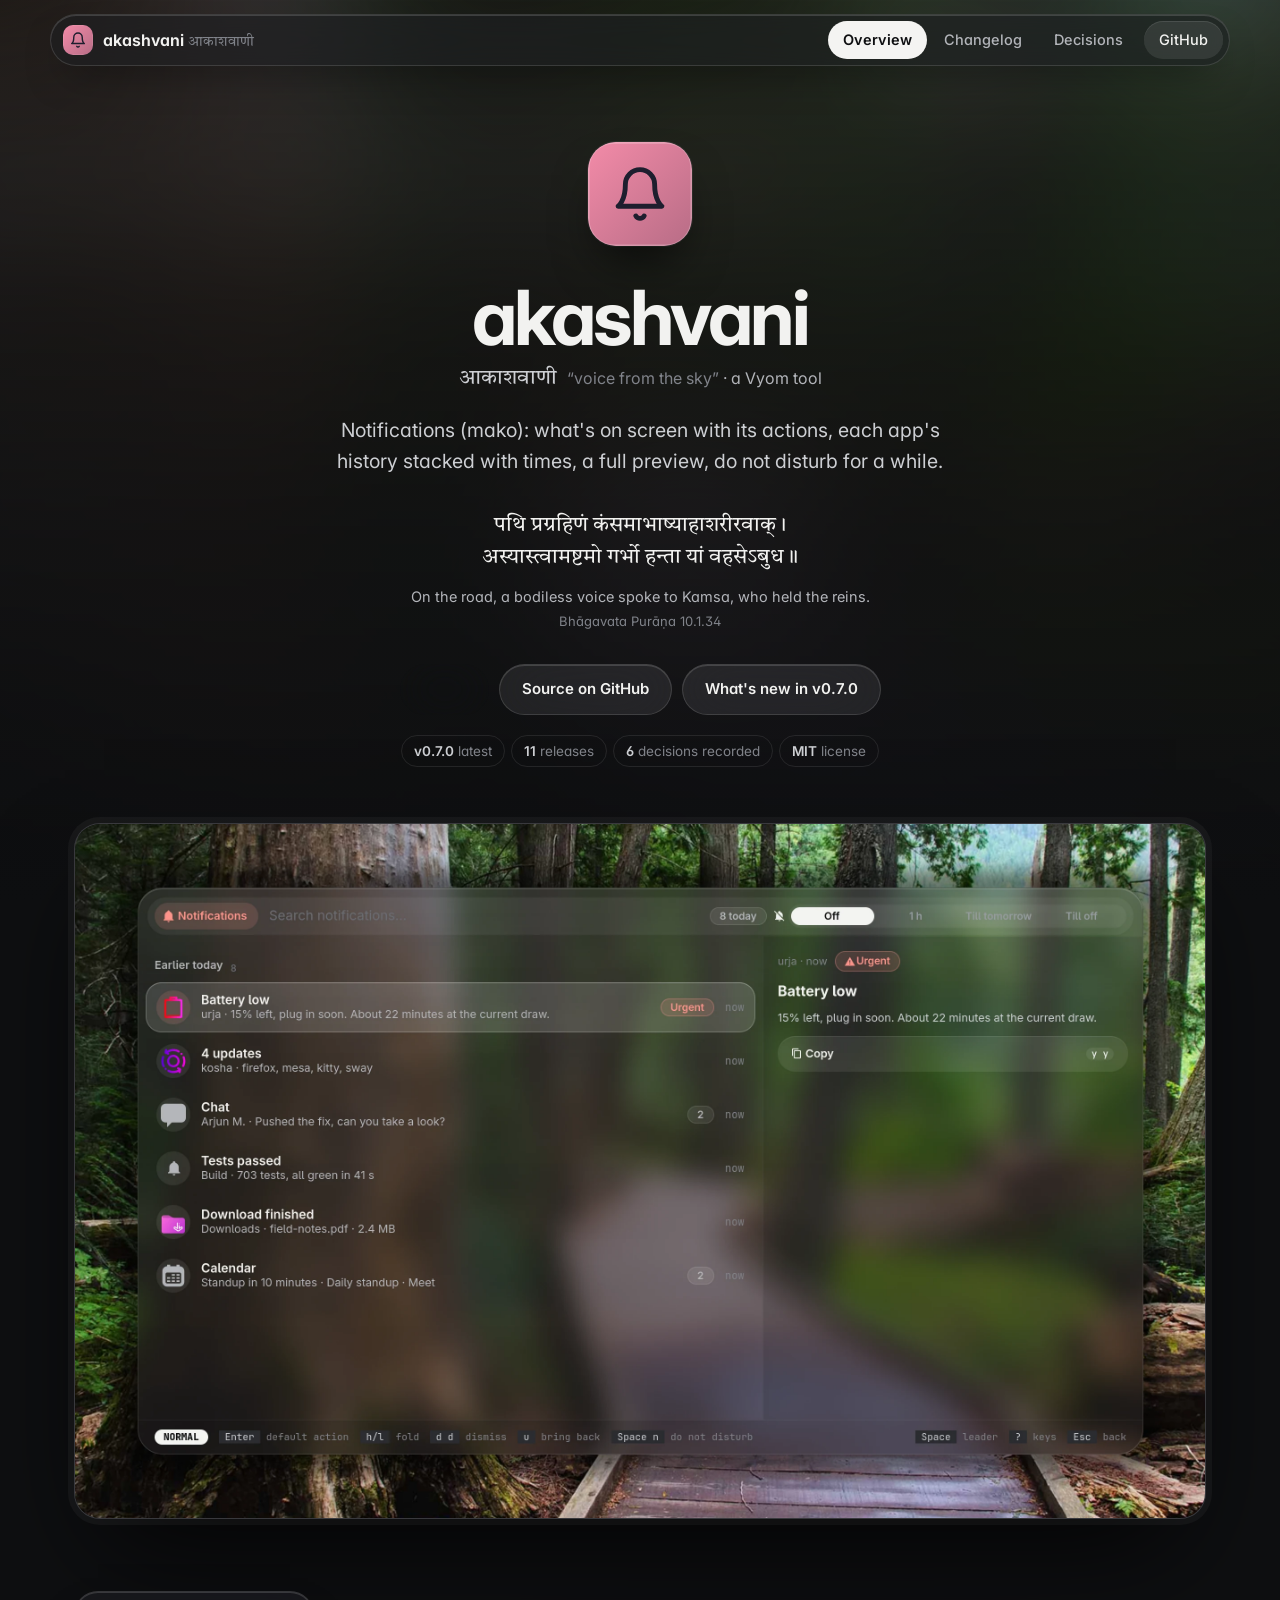
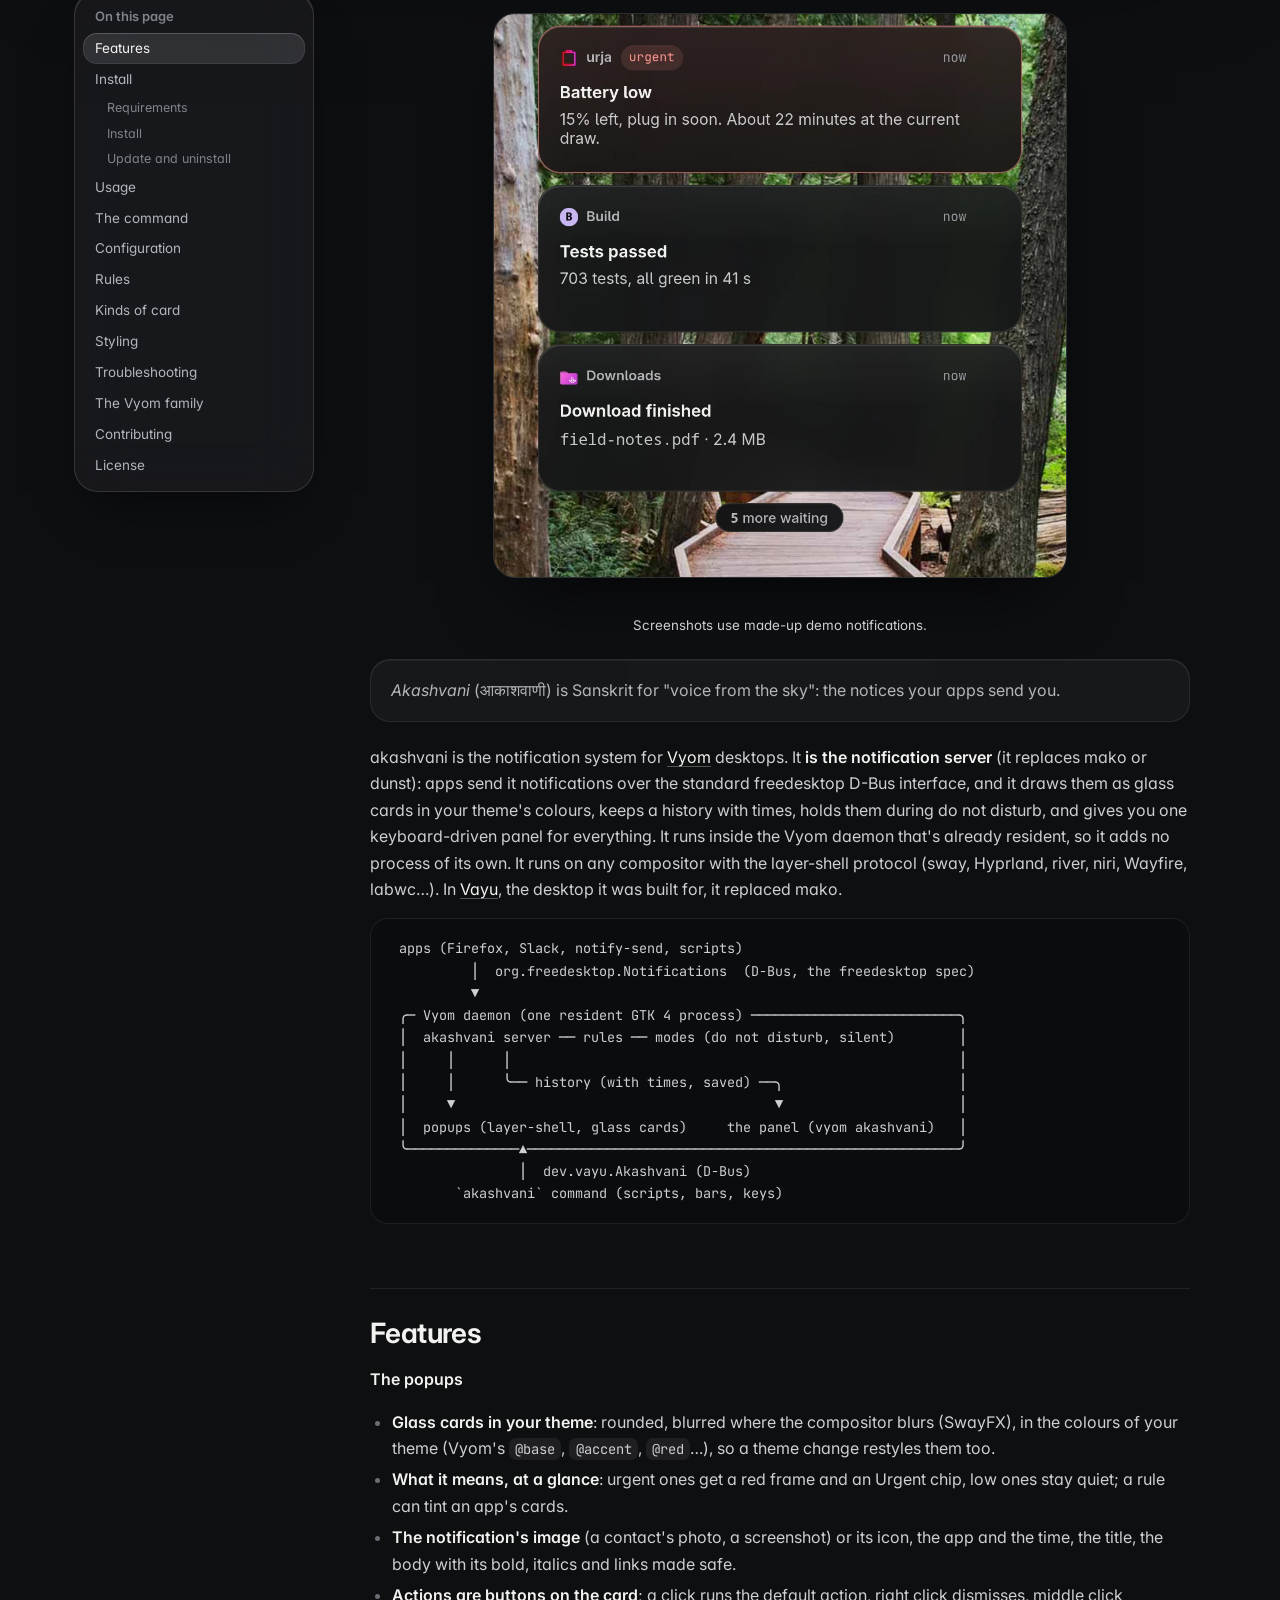
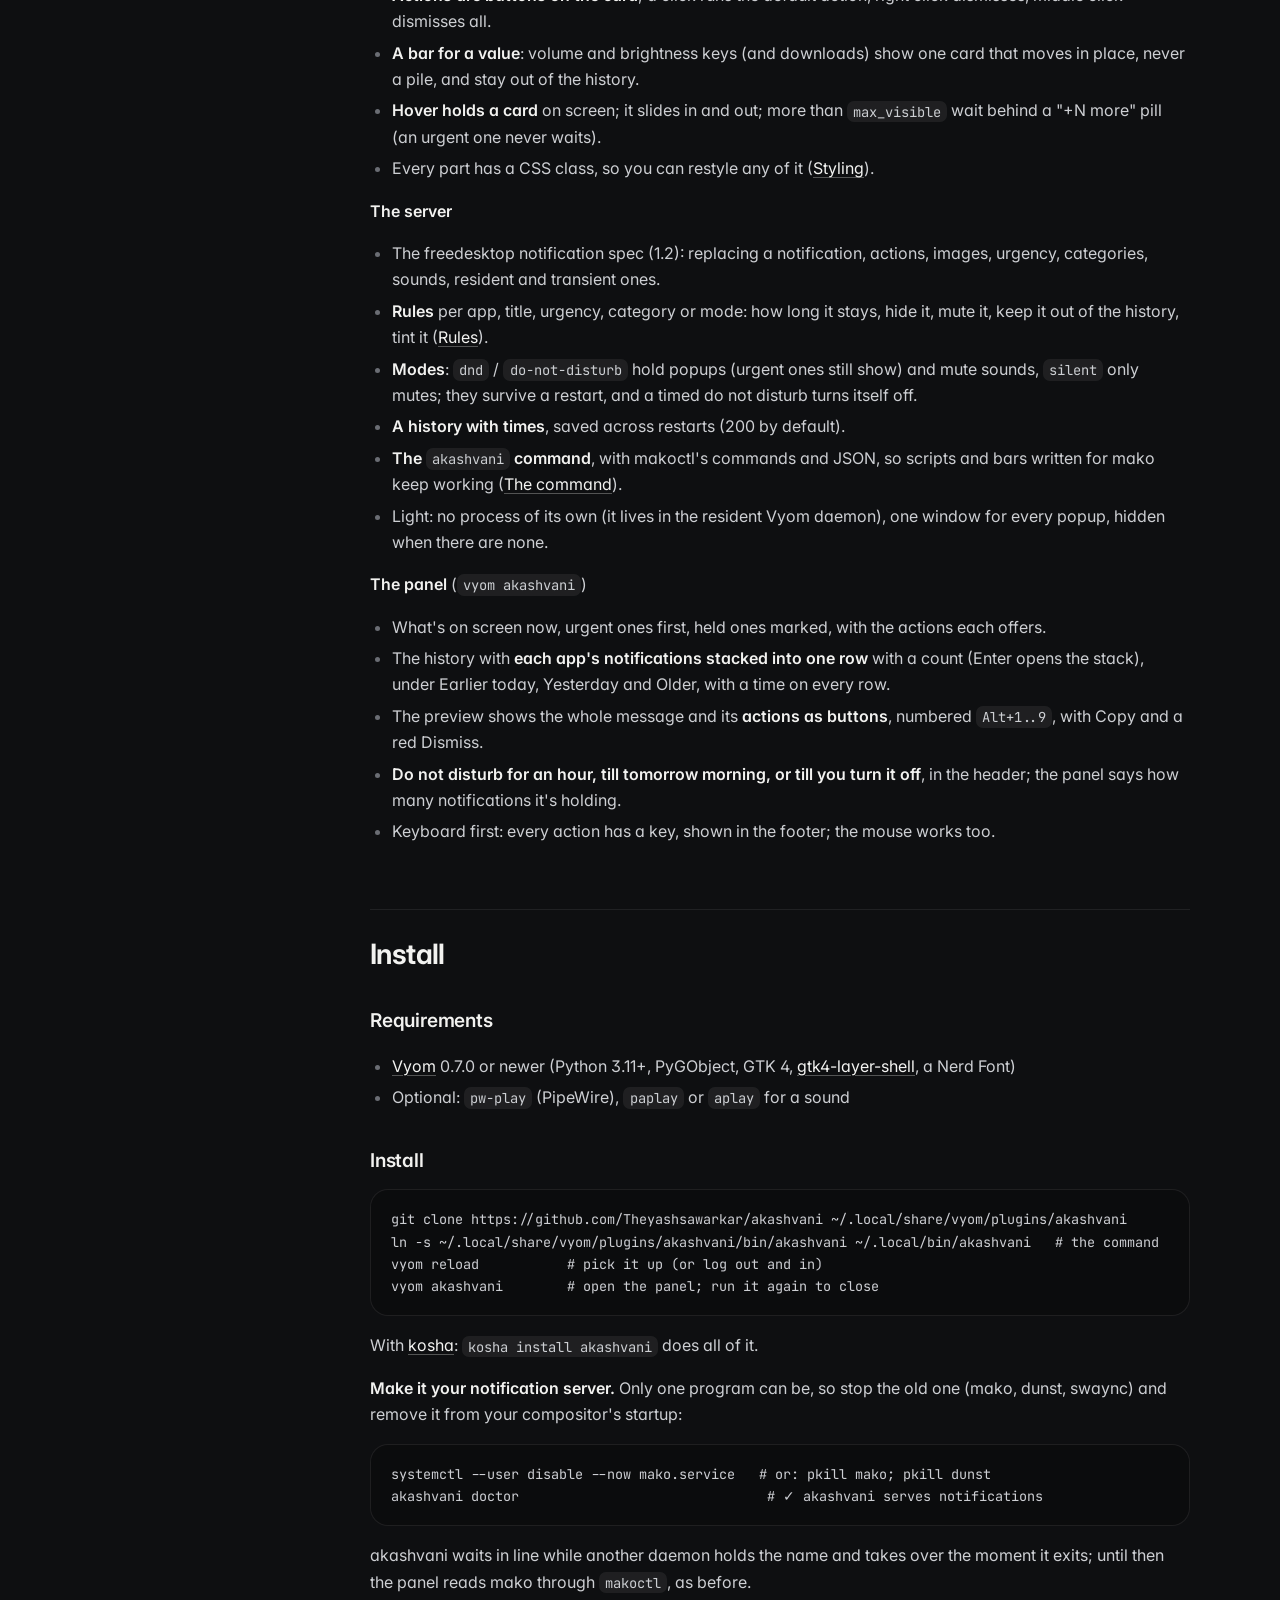
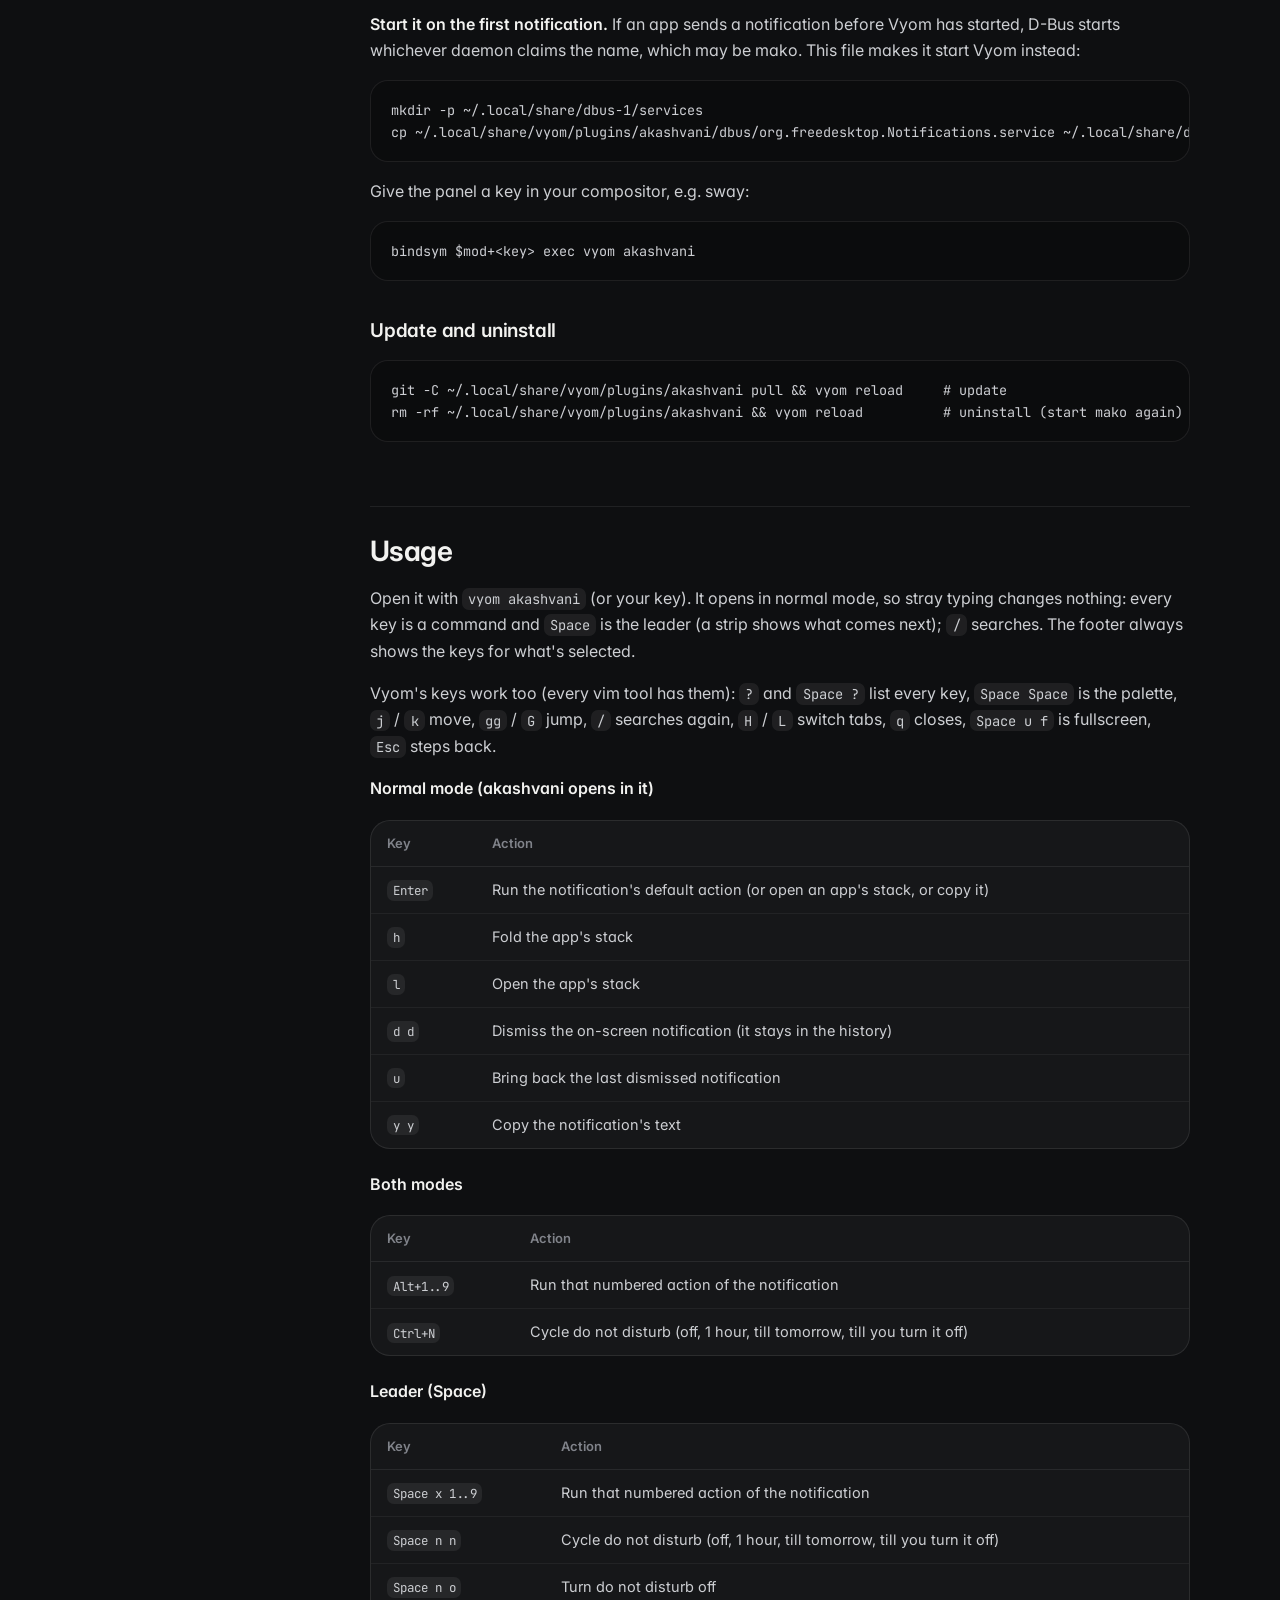
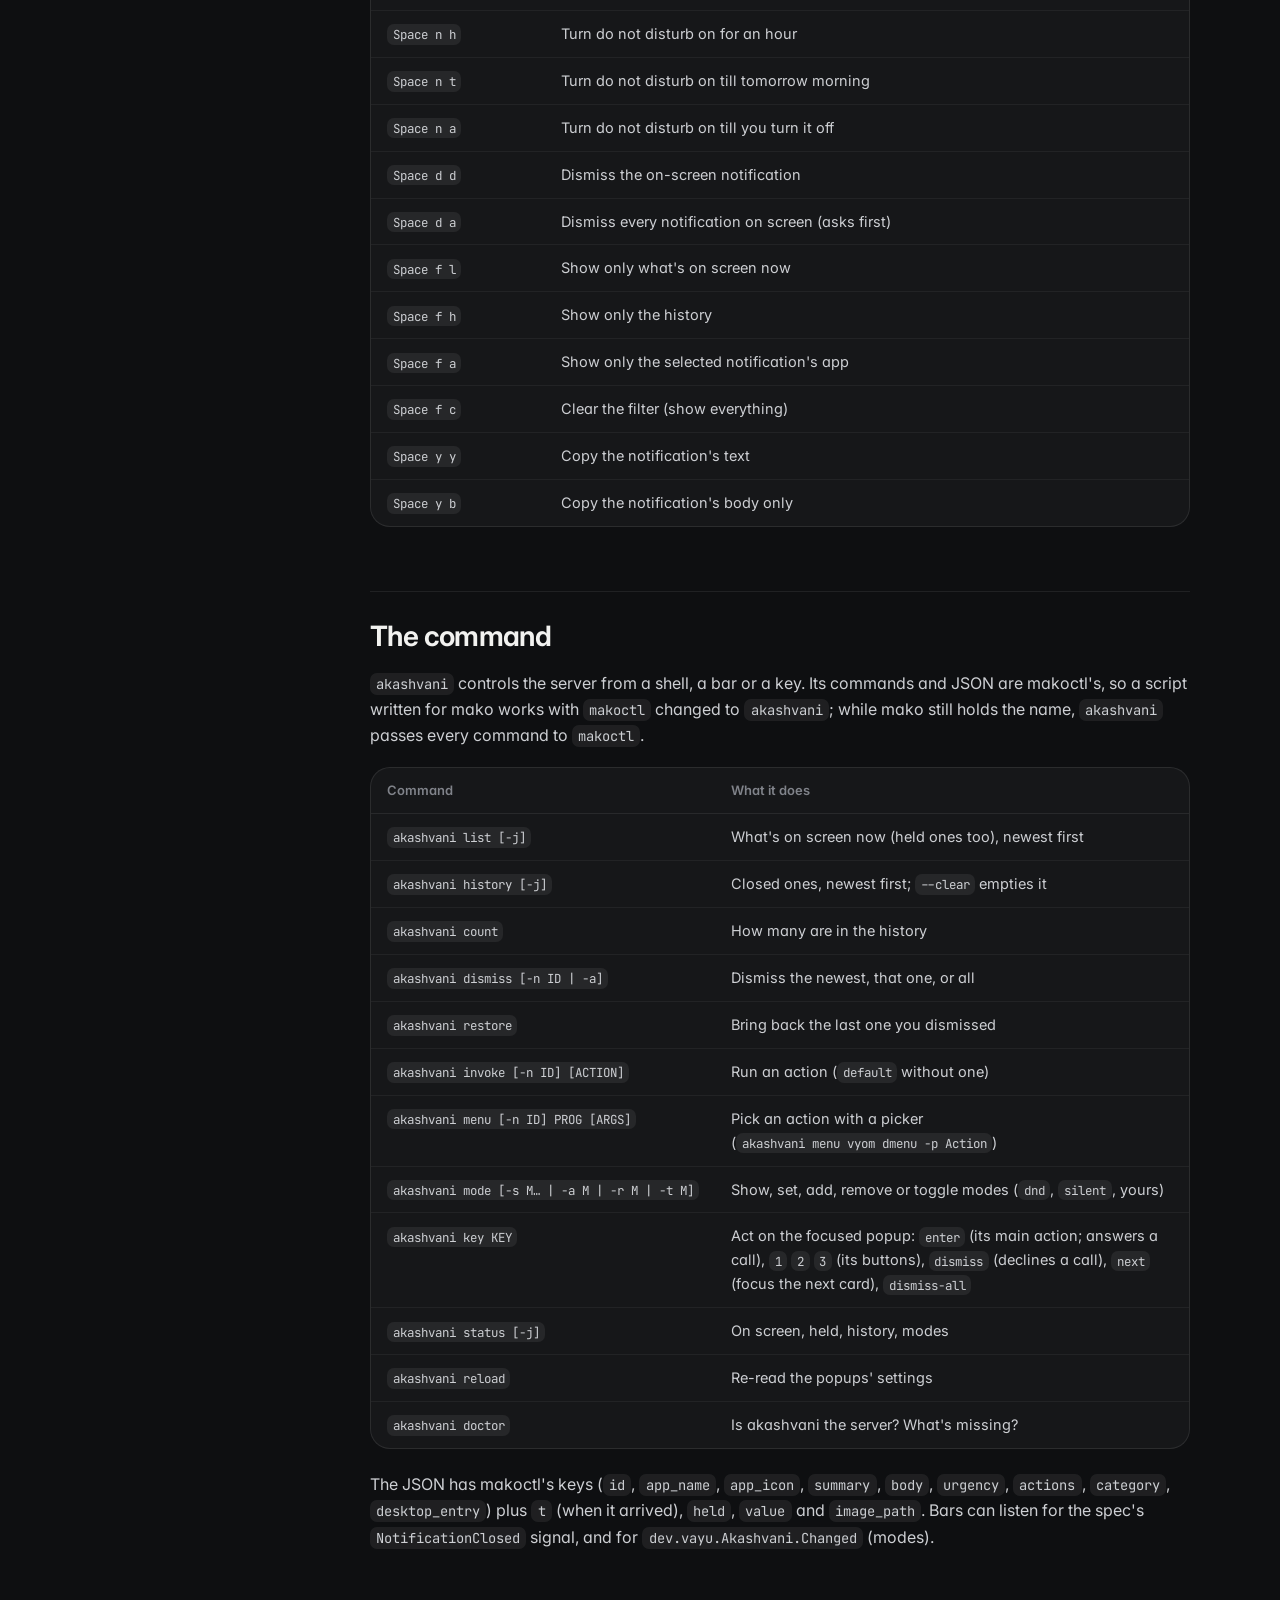
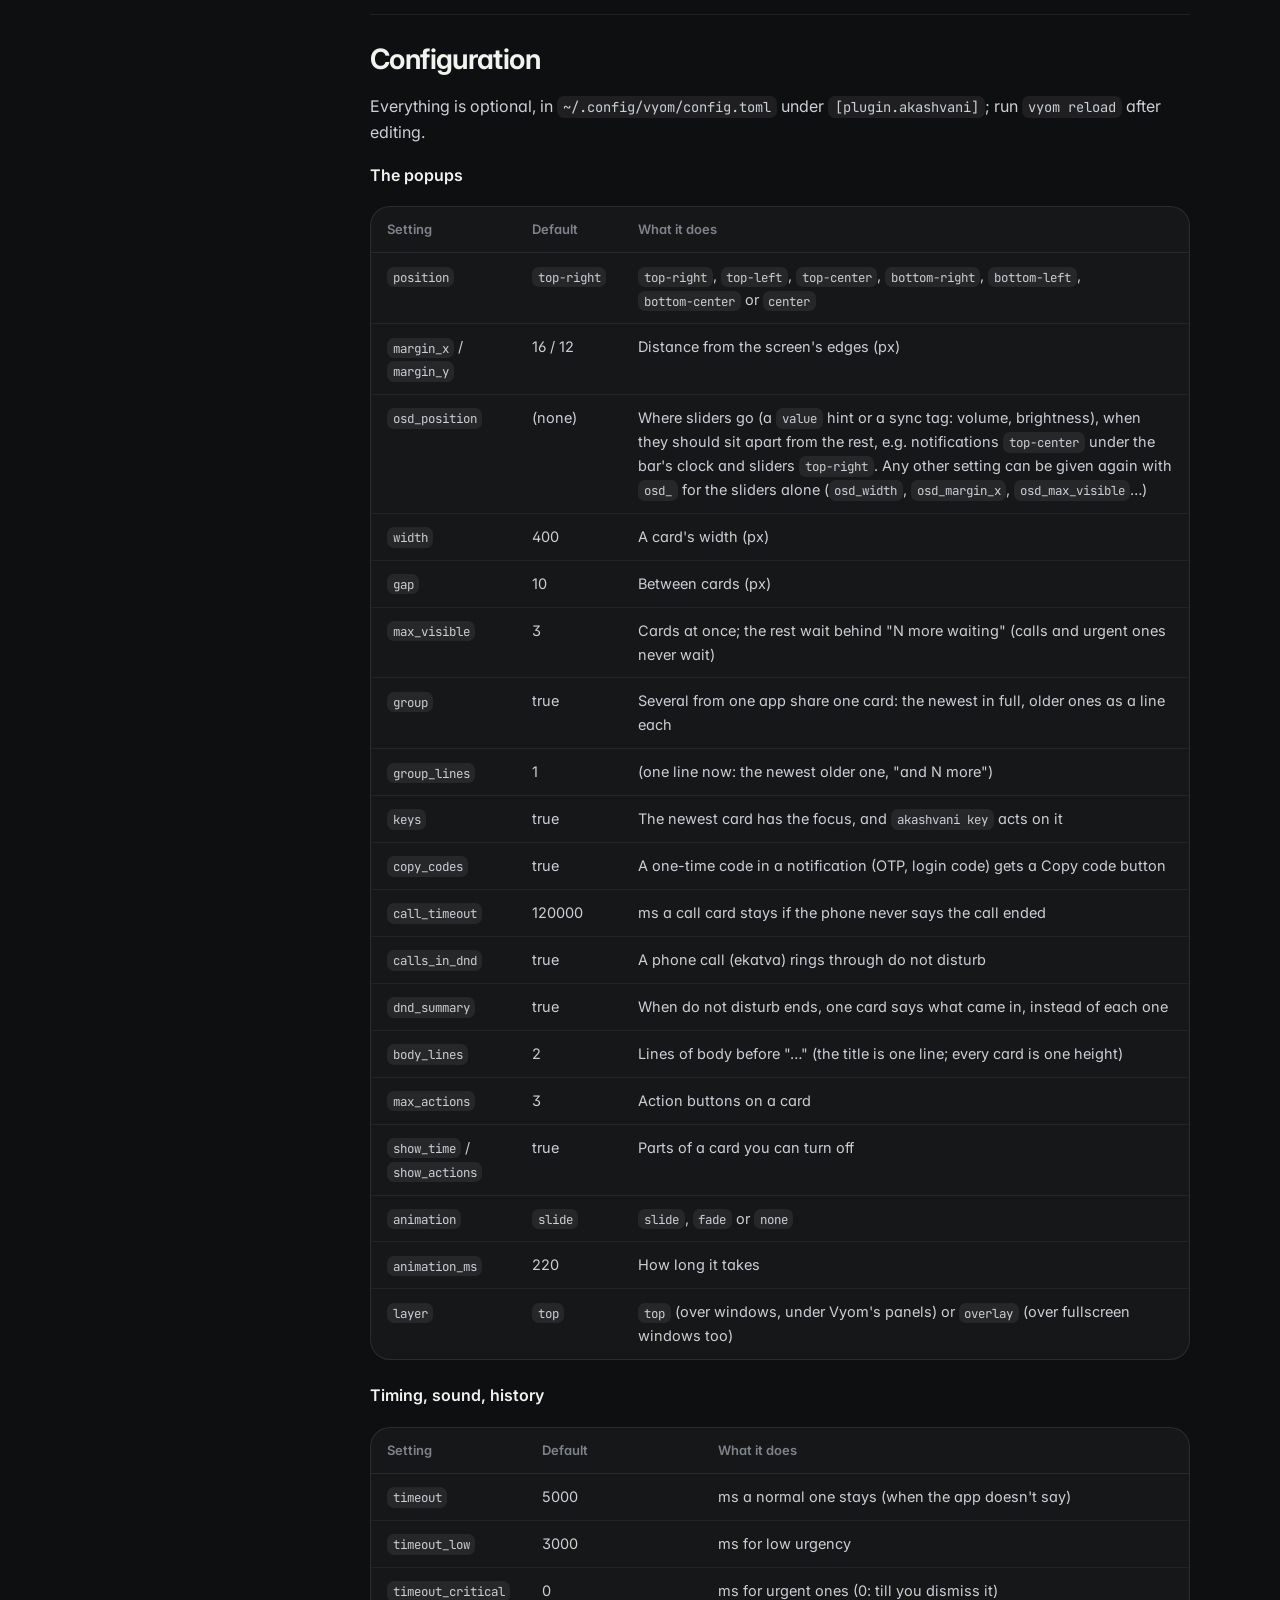
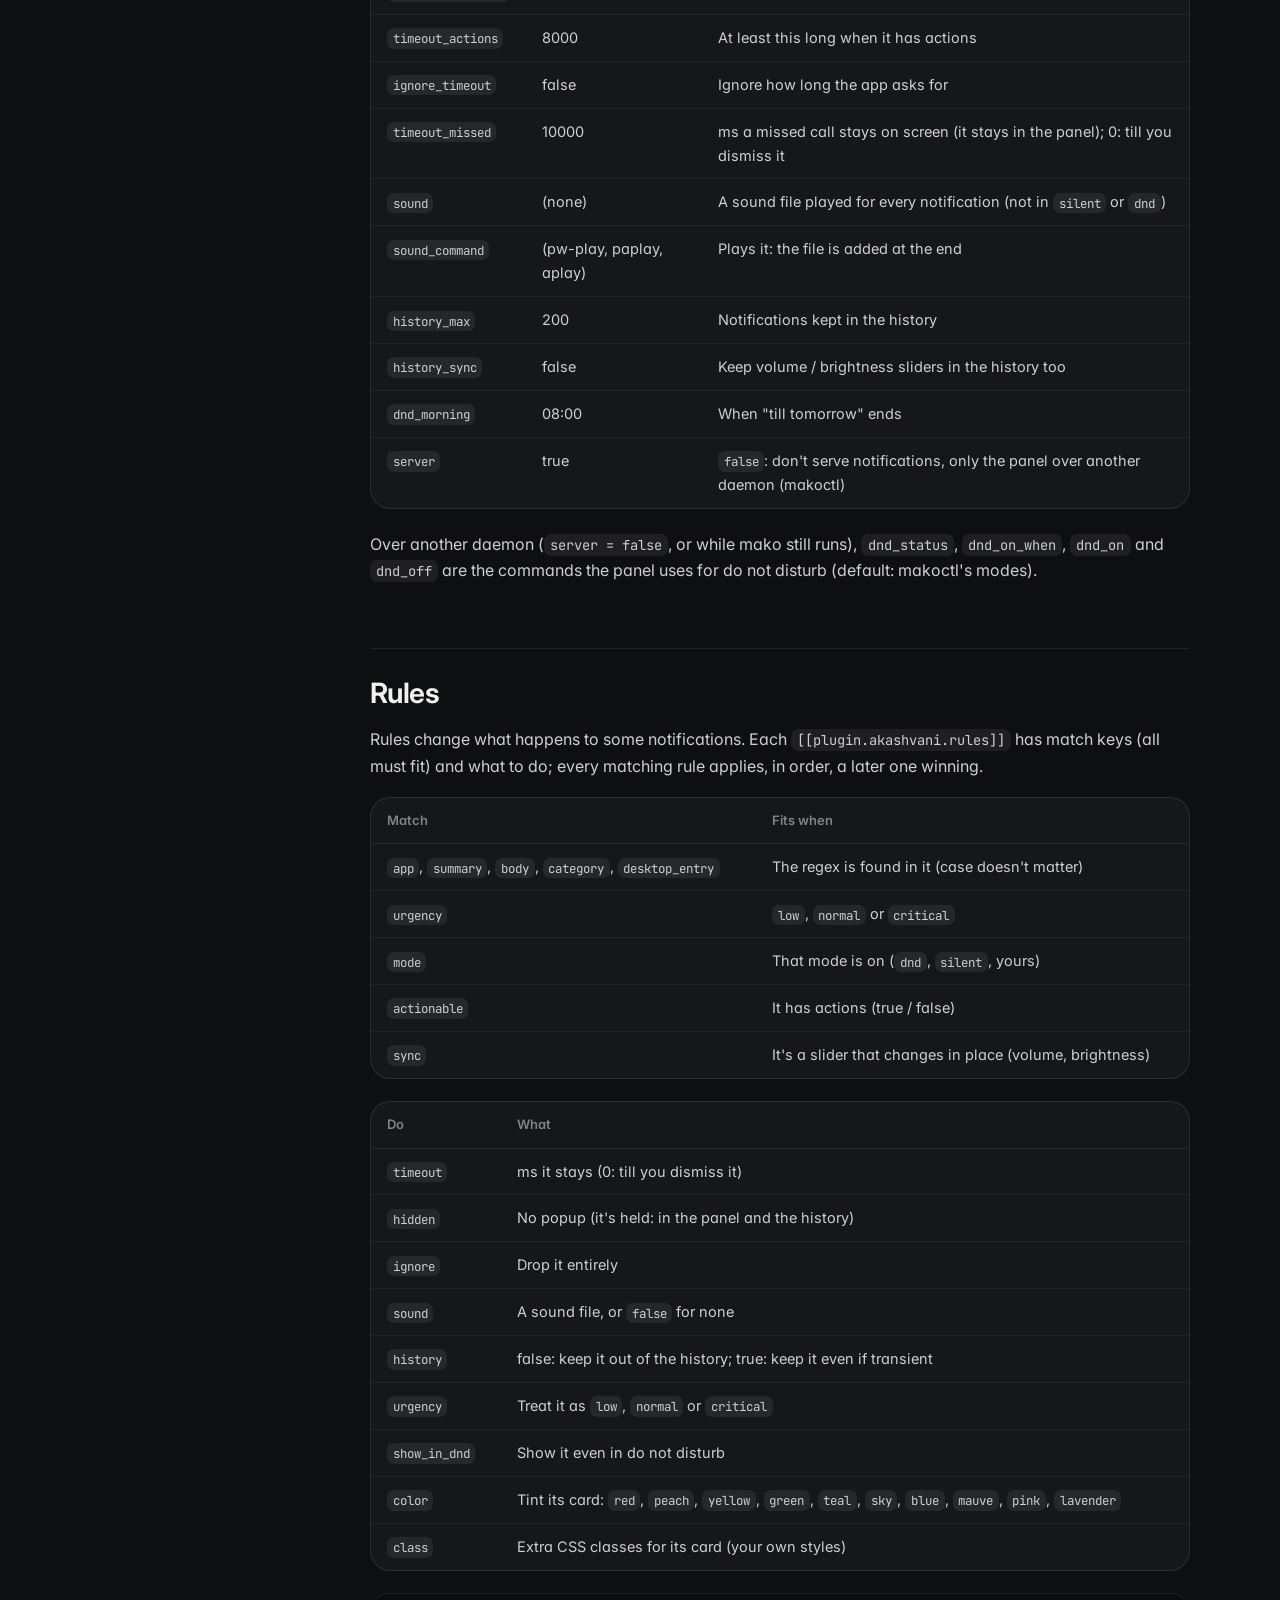
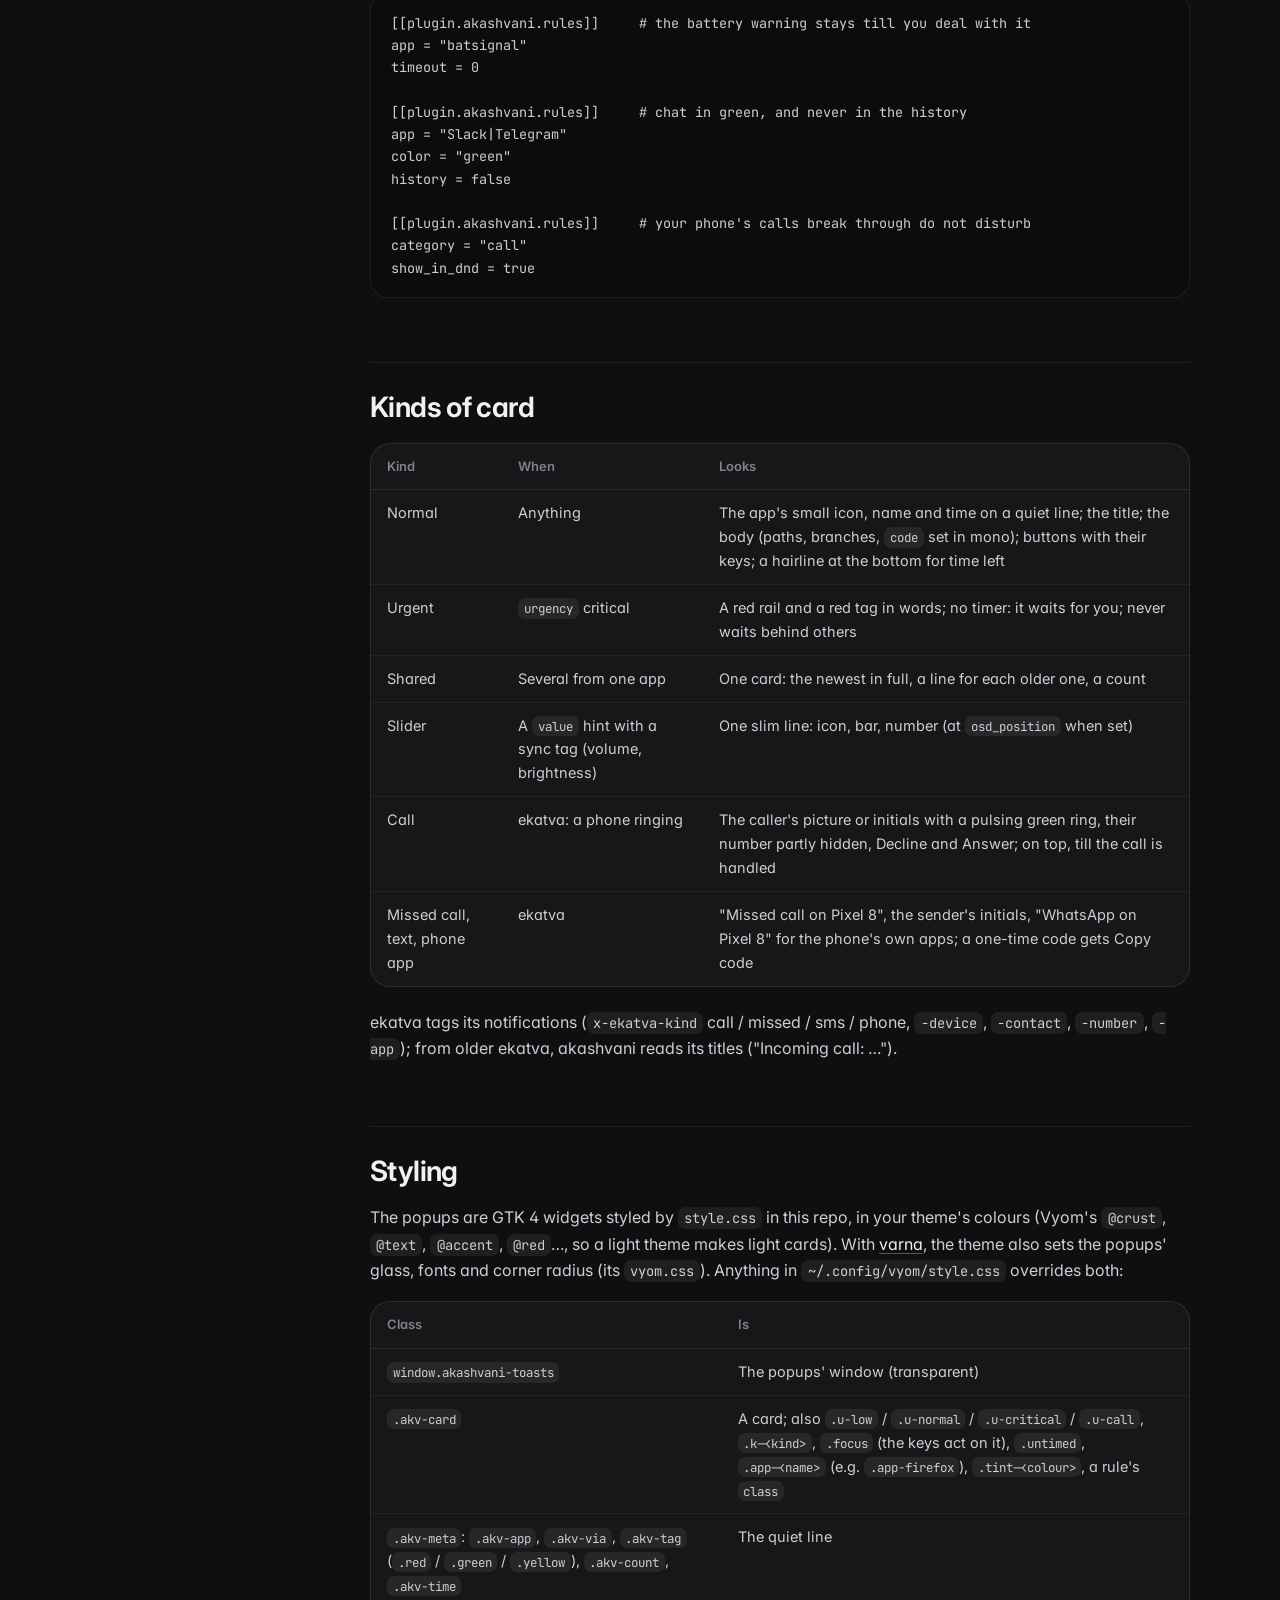
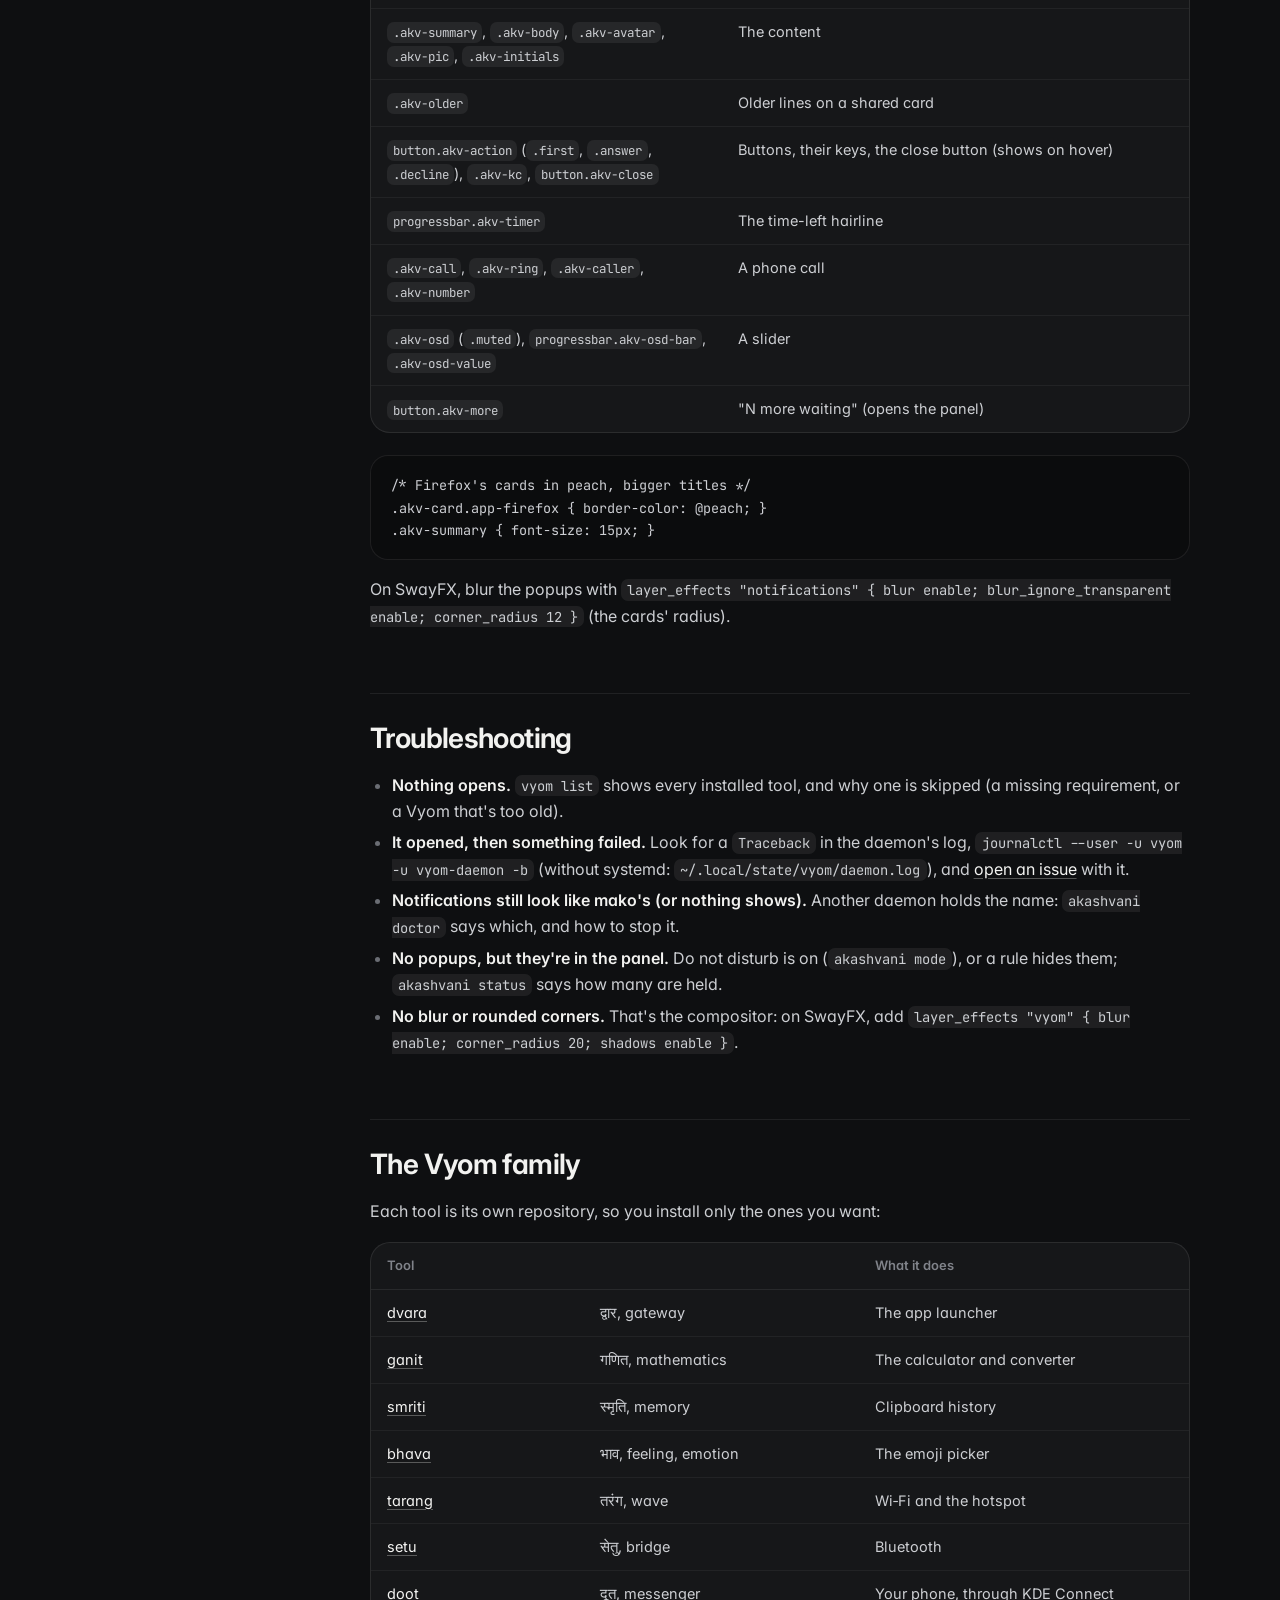
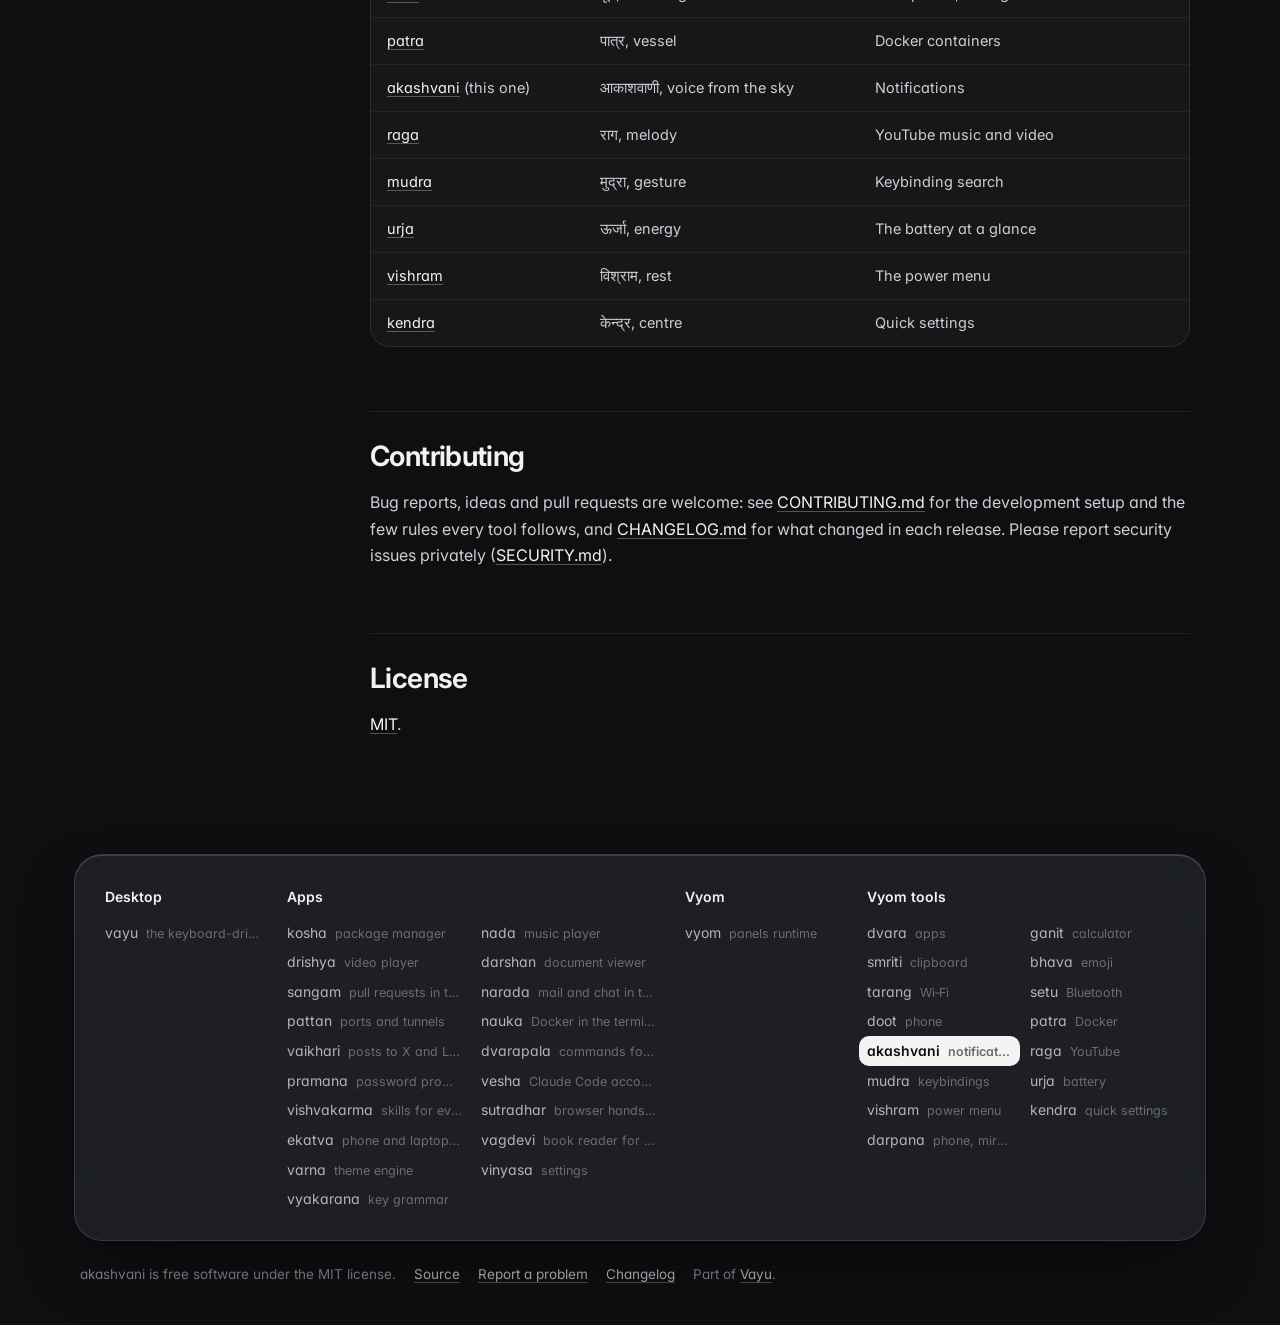
==== commit cd183bfe: "New screenshots in the Spatial look, with made-up demo data Co-Authored-By: Claude Opus 5.5 <noreply" ====
--- a/docs/index.html
+++ b/docs/index.html
@@ -13,7 +13,7 @@
 <link rel="preconnect" href="https://fonts.gstatic.com" crossorigin>
 <link href="https://fonts.googleapis.com/css2?family=Inter:wght@400;500;600;700&family=JetBrains+Mono:wght@400;500;600&family=Tiro+Devanagari+Sanskrit&display=swap" rel="stylesheet">
 <link rel="stylesheet" href="assets/site.css">
-<style>:root{--tool:#ff9389}.backdrop:before{background-image:url("assets/screenshots/akashvani.png")}</style>
+<style>:root{--tool:#ff9389}.backdrop:before{background-image:url("assets/screenshots/akashvani.webp")}</style>
 </head>
 <body class="home">
 <div class="backdrop" aria-hidden="true"></div>
@@ -29,11 +29,11 @@
 <div class="cta"><a class="btn primary" href="#install">Install</a><a class="btn" href="https://github.com/Theyashsawarkar/akashvani">Source on GitHub</a><a class="btn" href="changelog.html">What's new in v0.7.0</a></div>
 <div class="meta"><span><b>v0.7.0</b> latest</span><span><b>11</b> releases</span><span><b>6</b> decisions recorded</span><span><b>MIT</b> license</span></div>
 </header>
-<figure class="shot"><img src="assets/screenshots/akashvani.png" alt="akashvani: an urgent battery notification on screen with a red Urgent chip, each app's notifications stacked with a count and a time, the preview with numbered action buttons, Copy and a red Dismiss; do not disturb with a duration in the header" fetchpriority="high"></figure>
+<figure class="shot"><img src="assets/screenshots/akashvani.webp" alt="akashvani: today's notifications as rows, an urgent battery warning first with a red Urgent chip, each app's notifications stacked with a count; the picked one's preview with Copy; do not disturb as a switch in the header" fetchpriority="high"></figure>
 <div class="wrap"><aside class="toc"><b>On this page</b><a class="l2" href="#features">Features</a><a class="l2" href="#install">Install</a><a class="l3" href="#requirements">Requirements</a><a class="l3" href="#install">Install</a><a class="l3" href="#update-and-uninstall">Update and uninstall</a><a class="l2" href="#usage">Usage</a><a class="l2" href="#the-command">The command</a><a class="l2" href="#configuration">Configuration</a><a class="l2" href="#rules">Rules</a><a class="l2" href="#kinds-of-card">Kinds of card</a><a class="l2" href="#styling">Styling</a><a class="l2" href="#troubleshooting">Troubleshooting</a><a class="l2" href="#the-vyom-family">The Vyom family</a><a class="l2" href="#contributing">Contributing</a><a class="l2" href="#license">License</a></aside><article>
 <!-- No screenshot: notifications shows personal data (your own notifications). -->
 <p align="center">
-  <img alt="akashvani's popups: a chat message with the sender's picture and Reply / Mark as read buttons, a finished download with Open and Show in folder, an urgent battery warning framed in red, and a volume bar" src="assets/screenshots/popups.png" width="70%">
+  <img alt="akashvani's popups at the top of the screen: an urgent battery warning framed in red, a build's Tests passed and a finished download, with 5 more waiting" src="assets/screenshots/popups.webp" width="70%">
 </p>
 <p align="center"><sub>Screenshots use made-up demo notifications.</sub></p>
 <blockquote><p><em>Akashvani</em> (आकाशवाणी) is Sanskrit for "voice from the sky": the notices your apps send you.</p></blockquote>
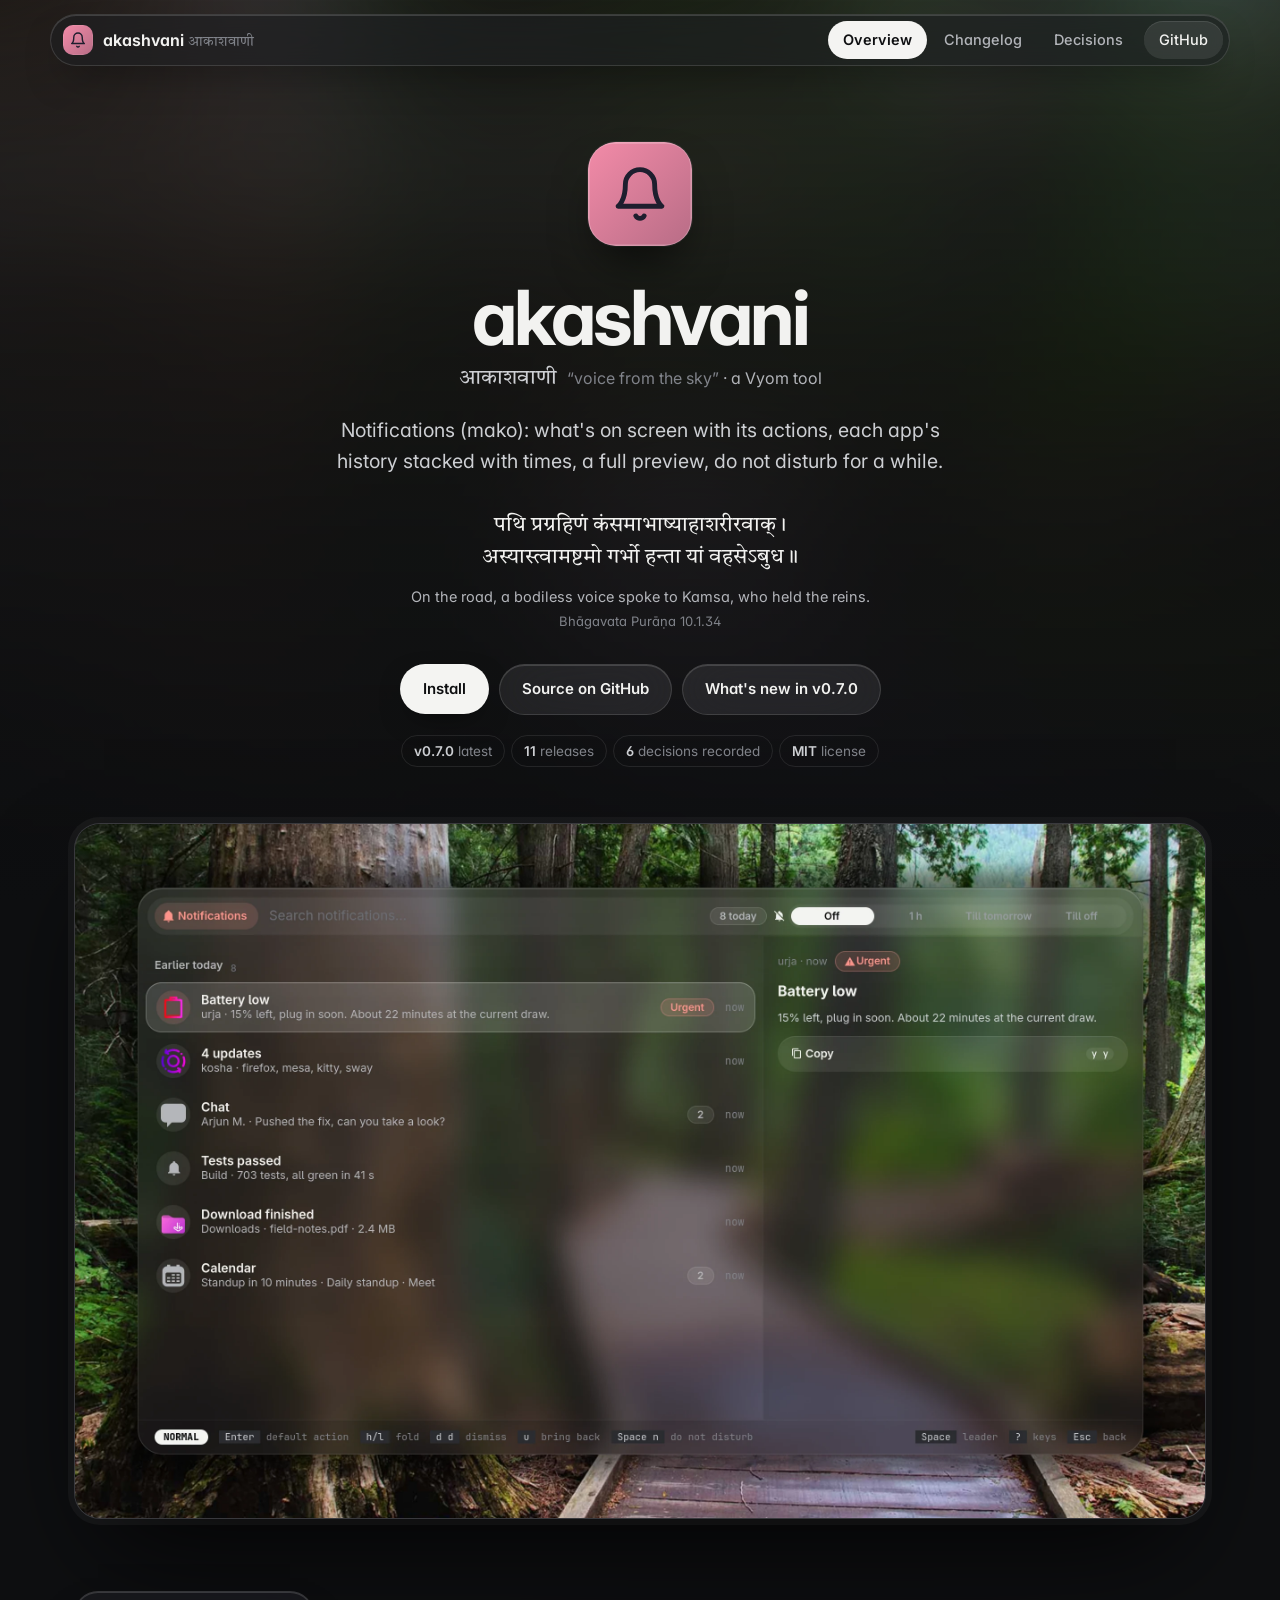
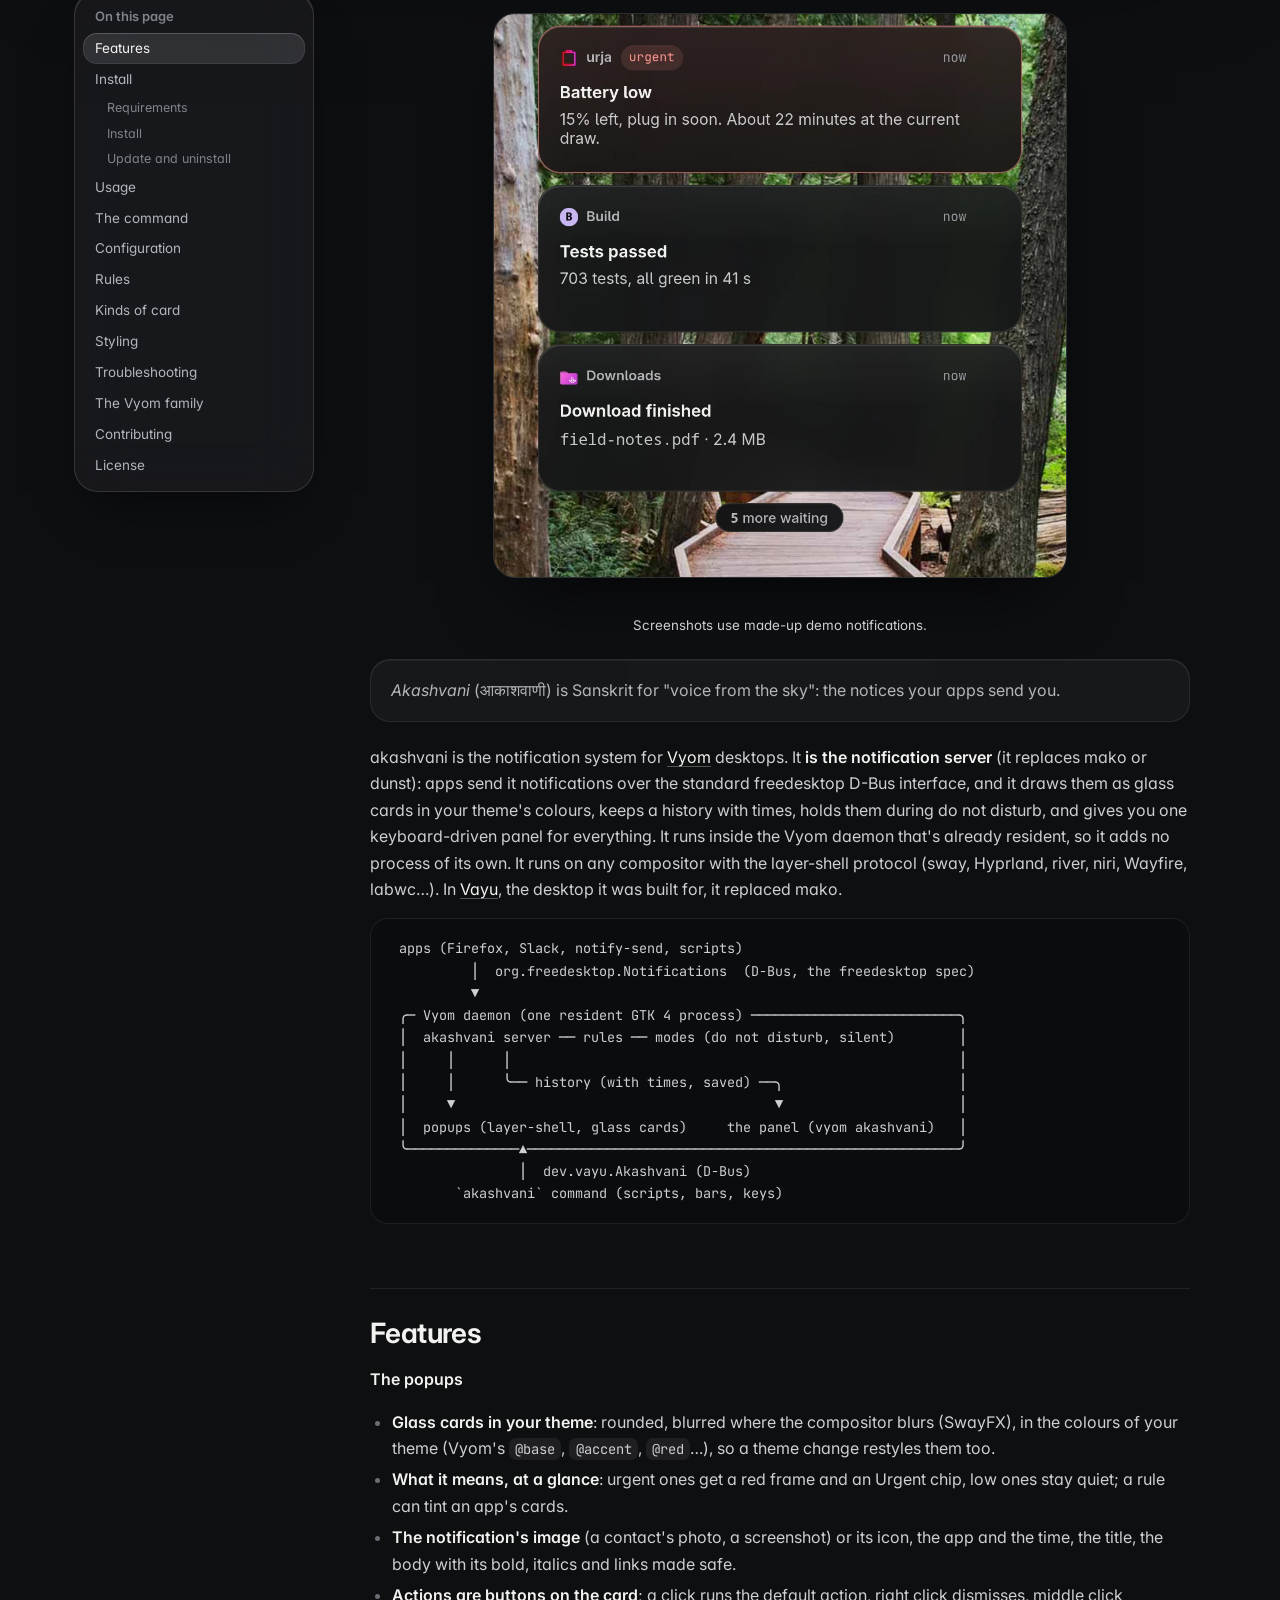
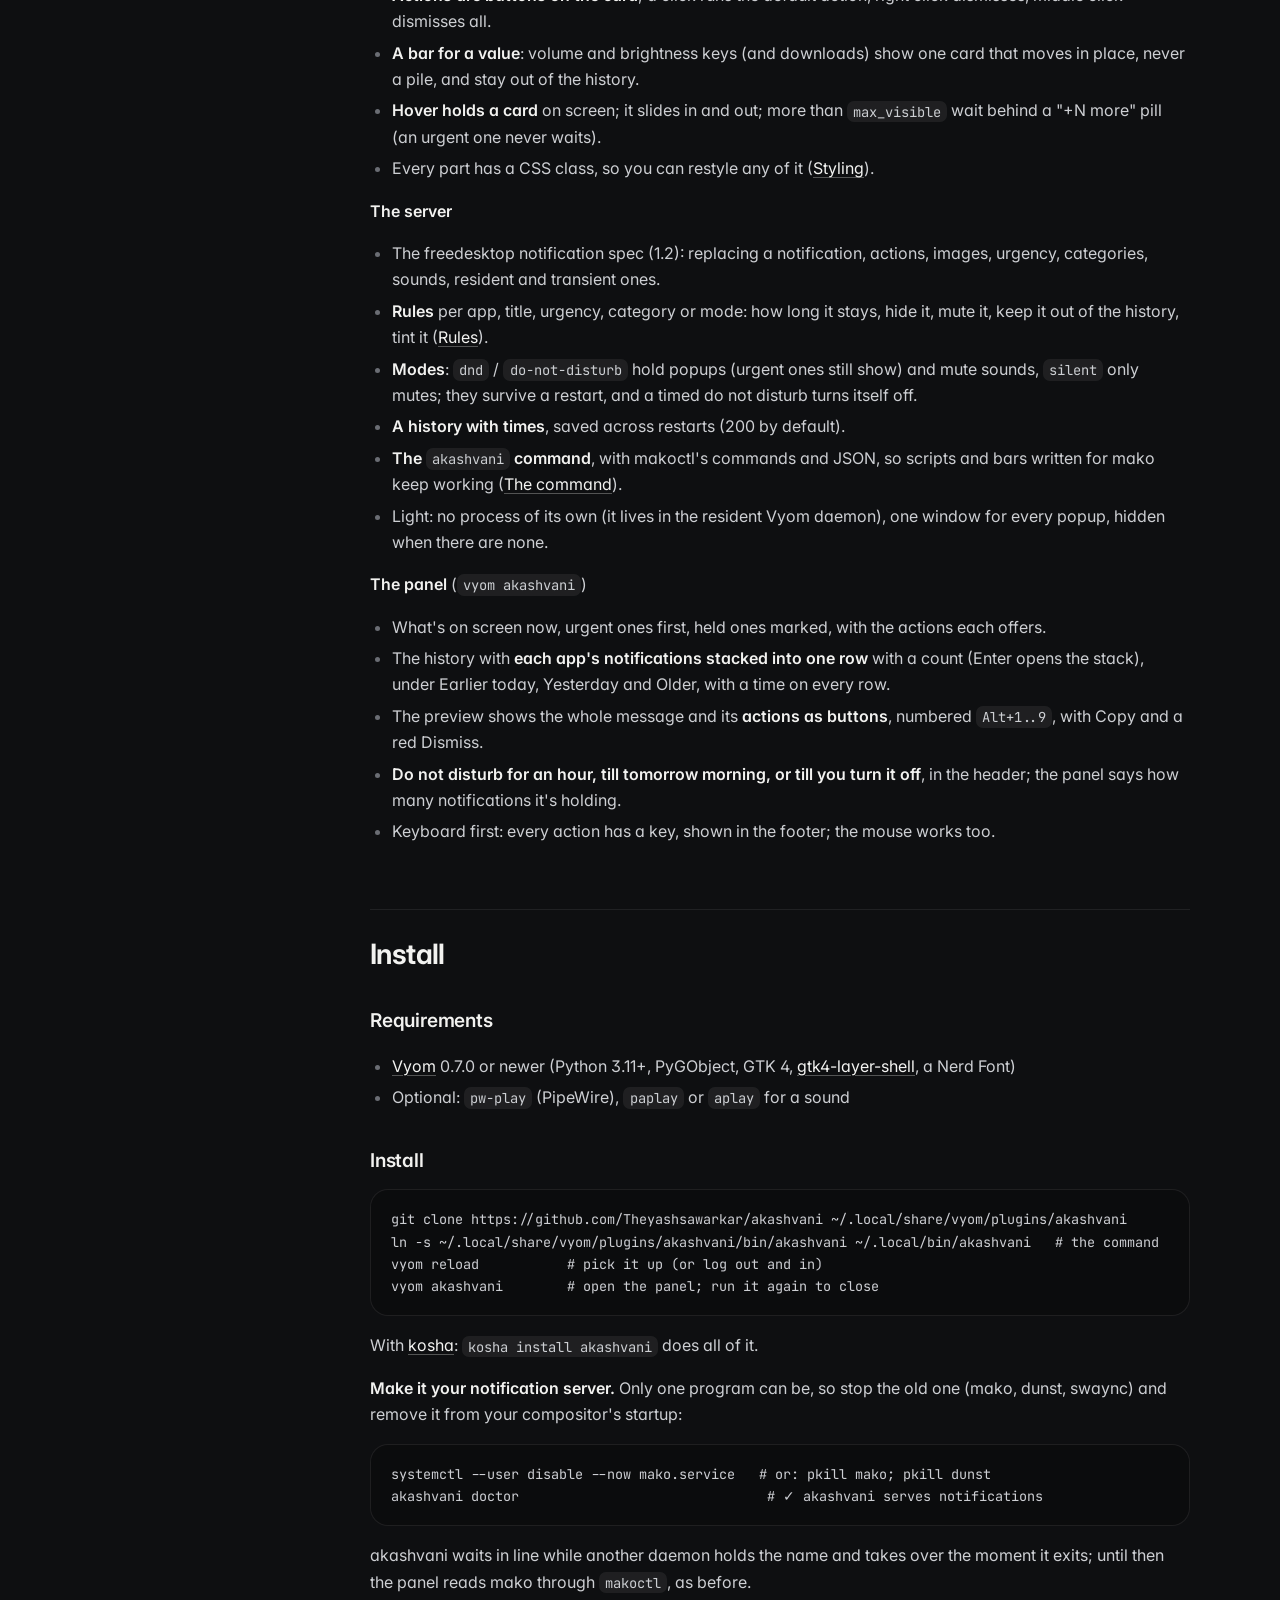
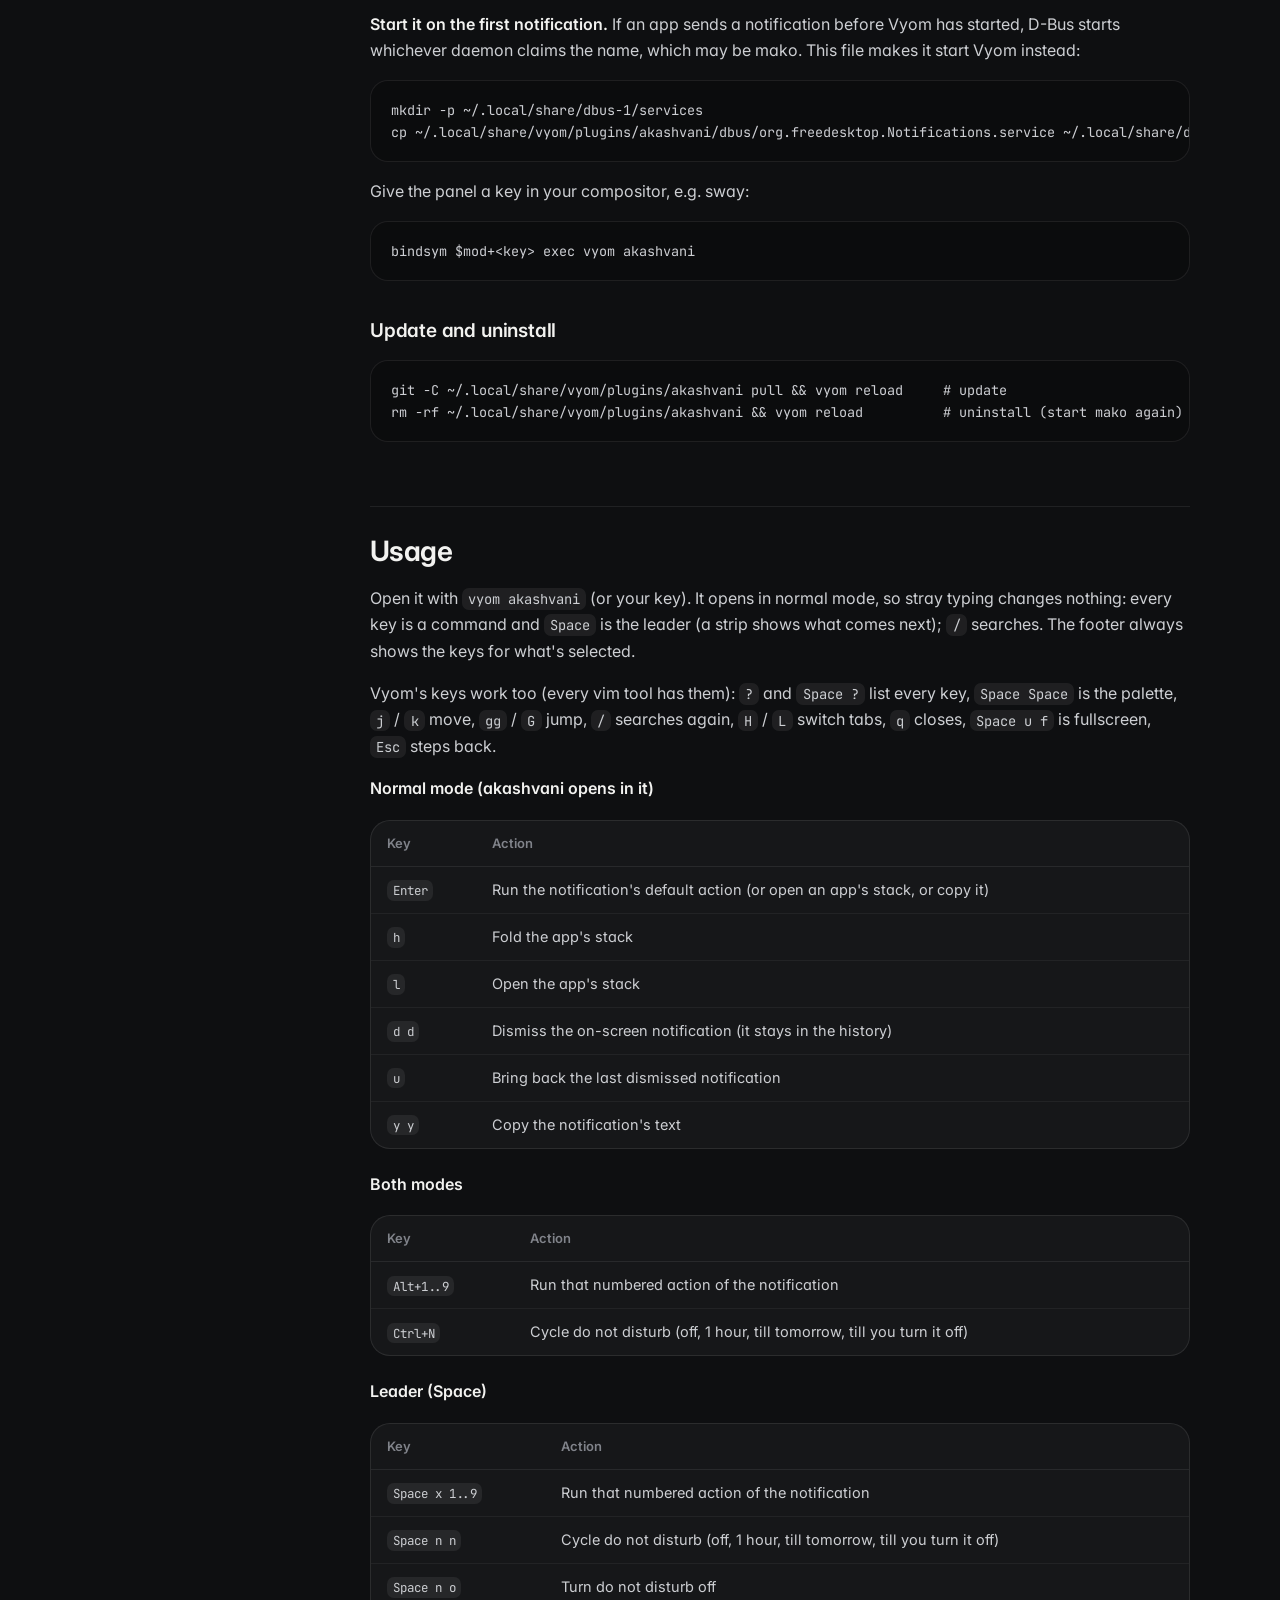
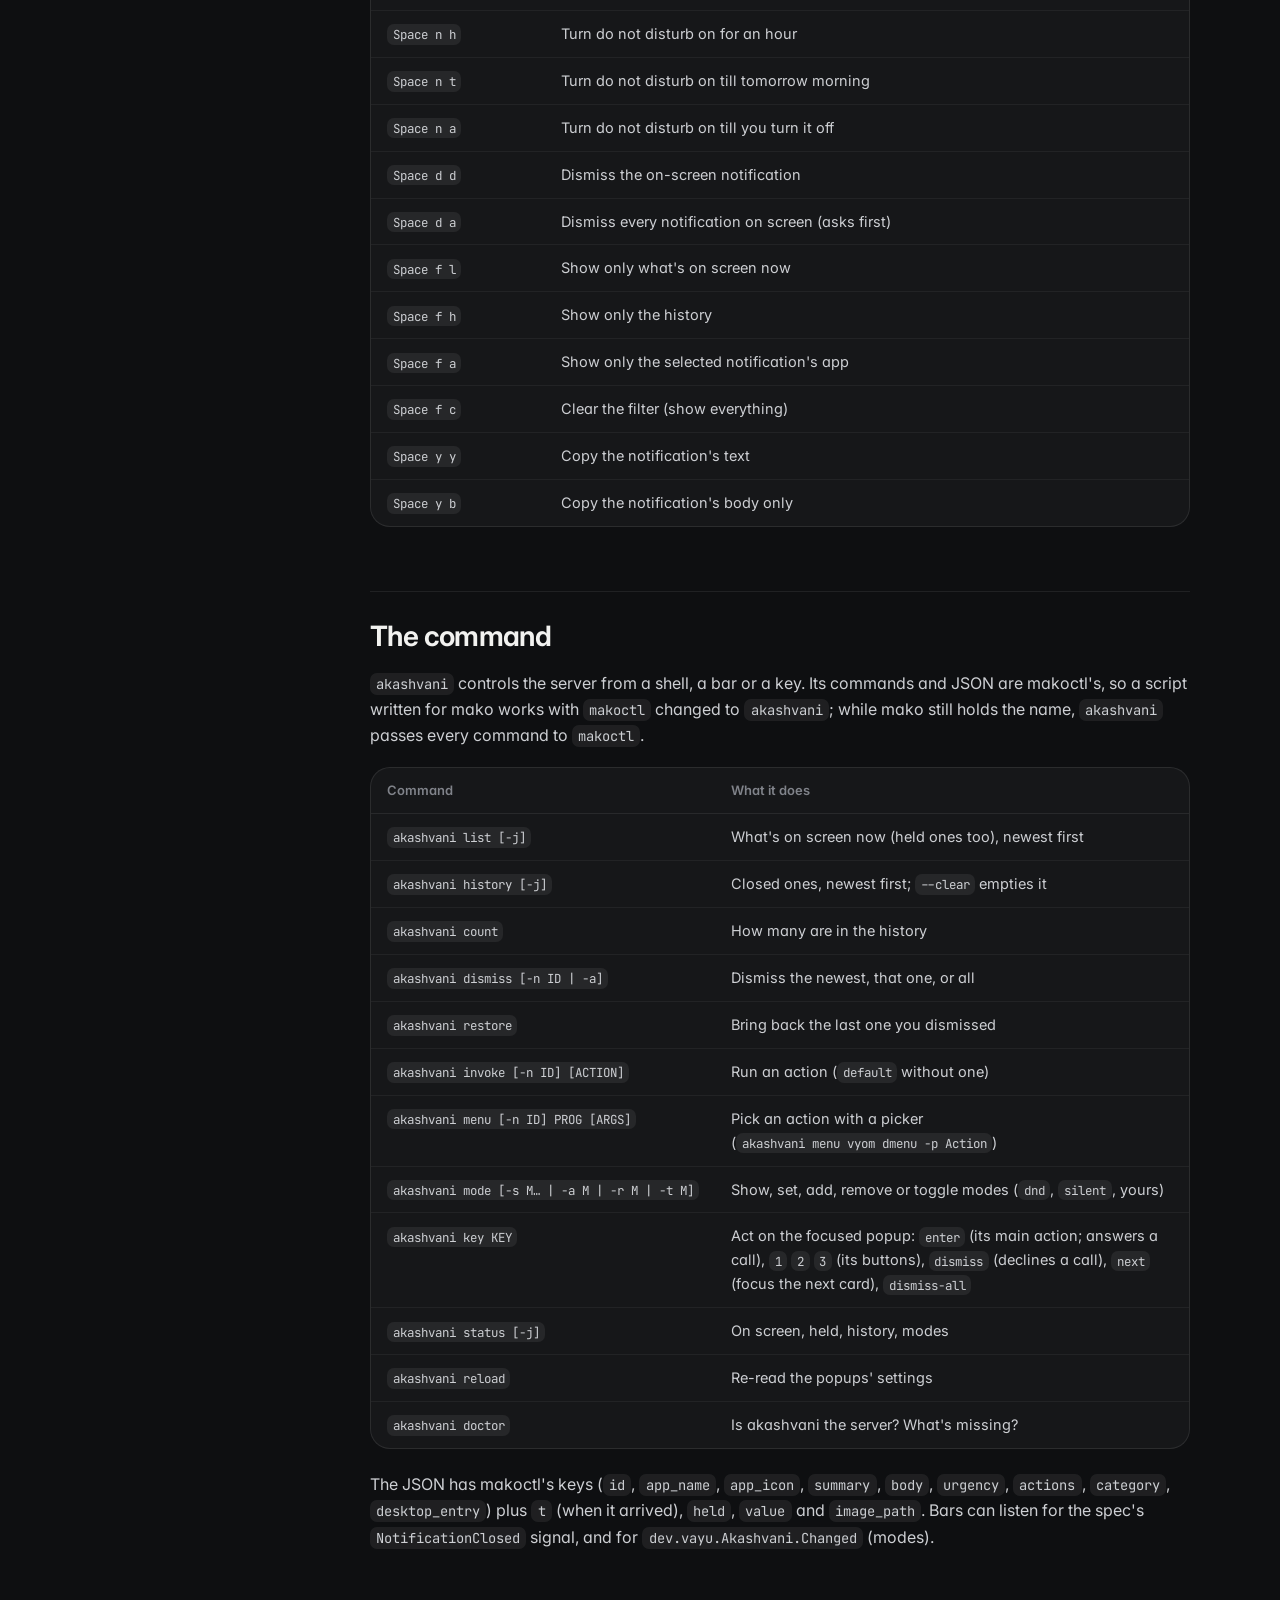
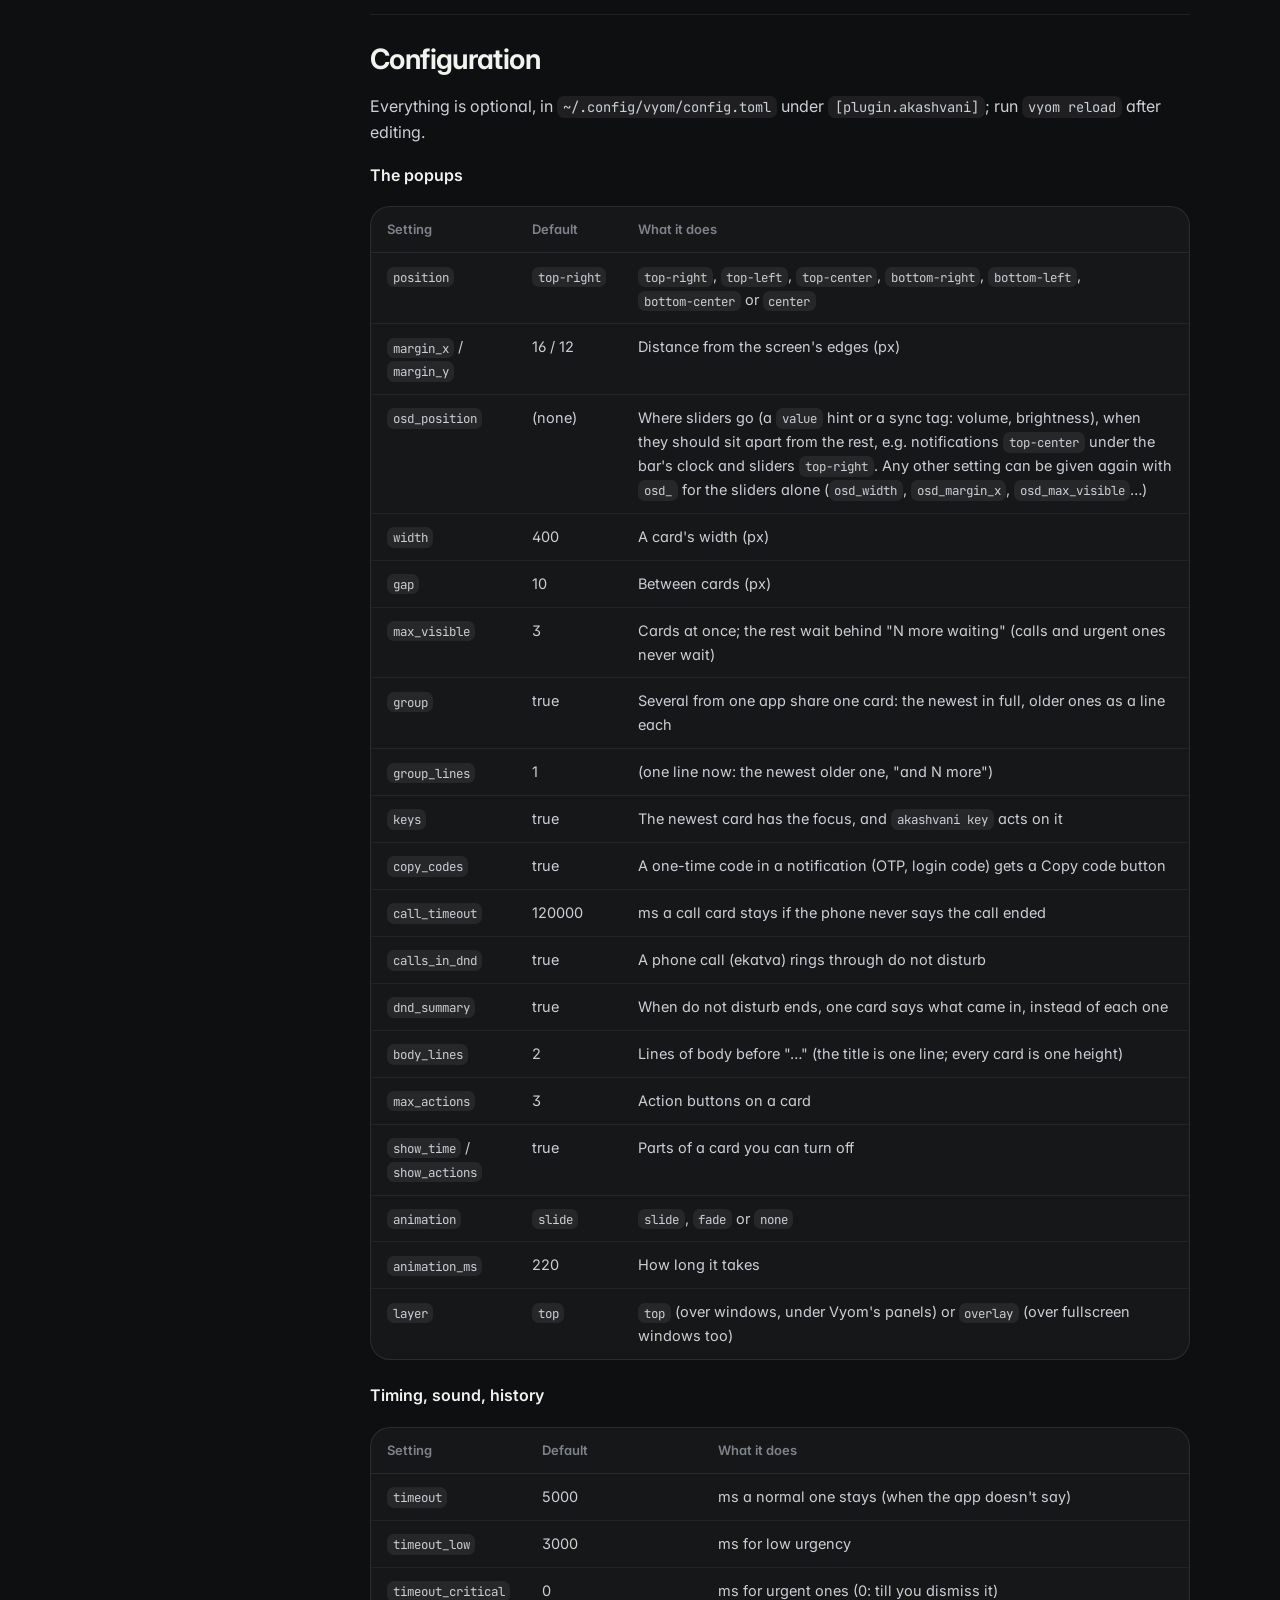
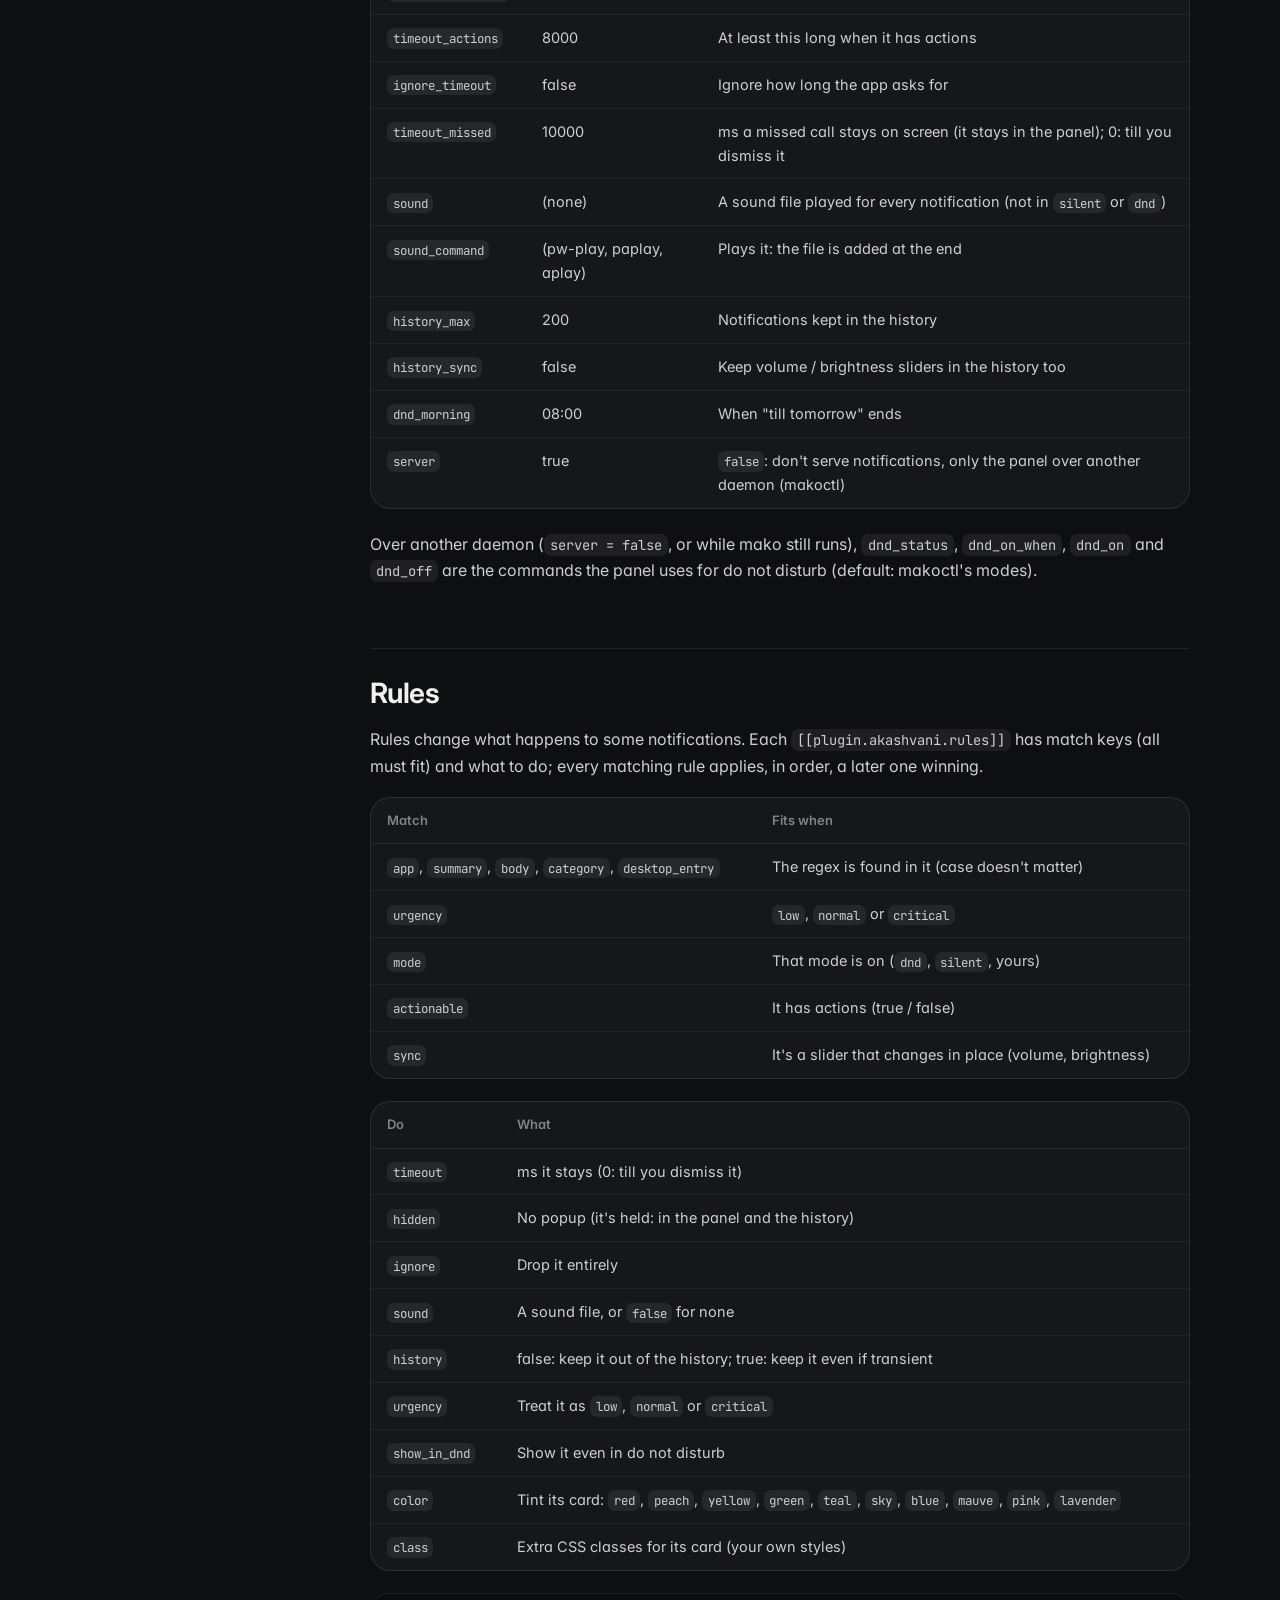
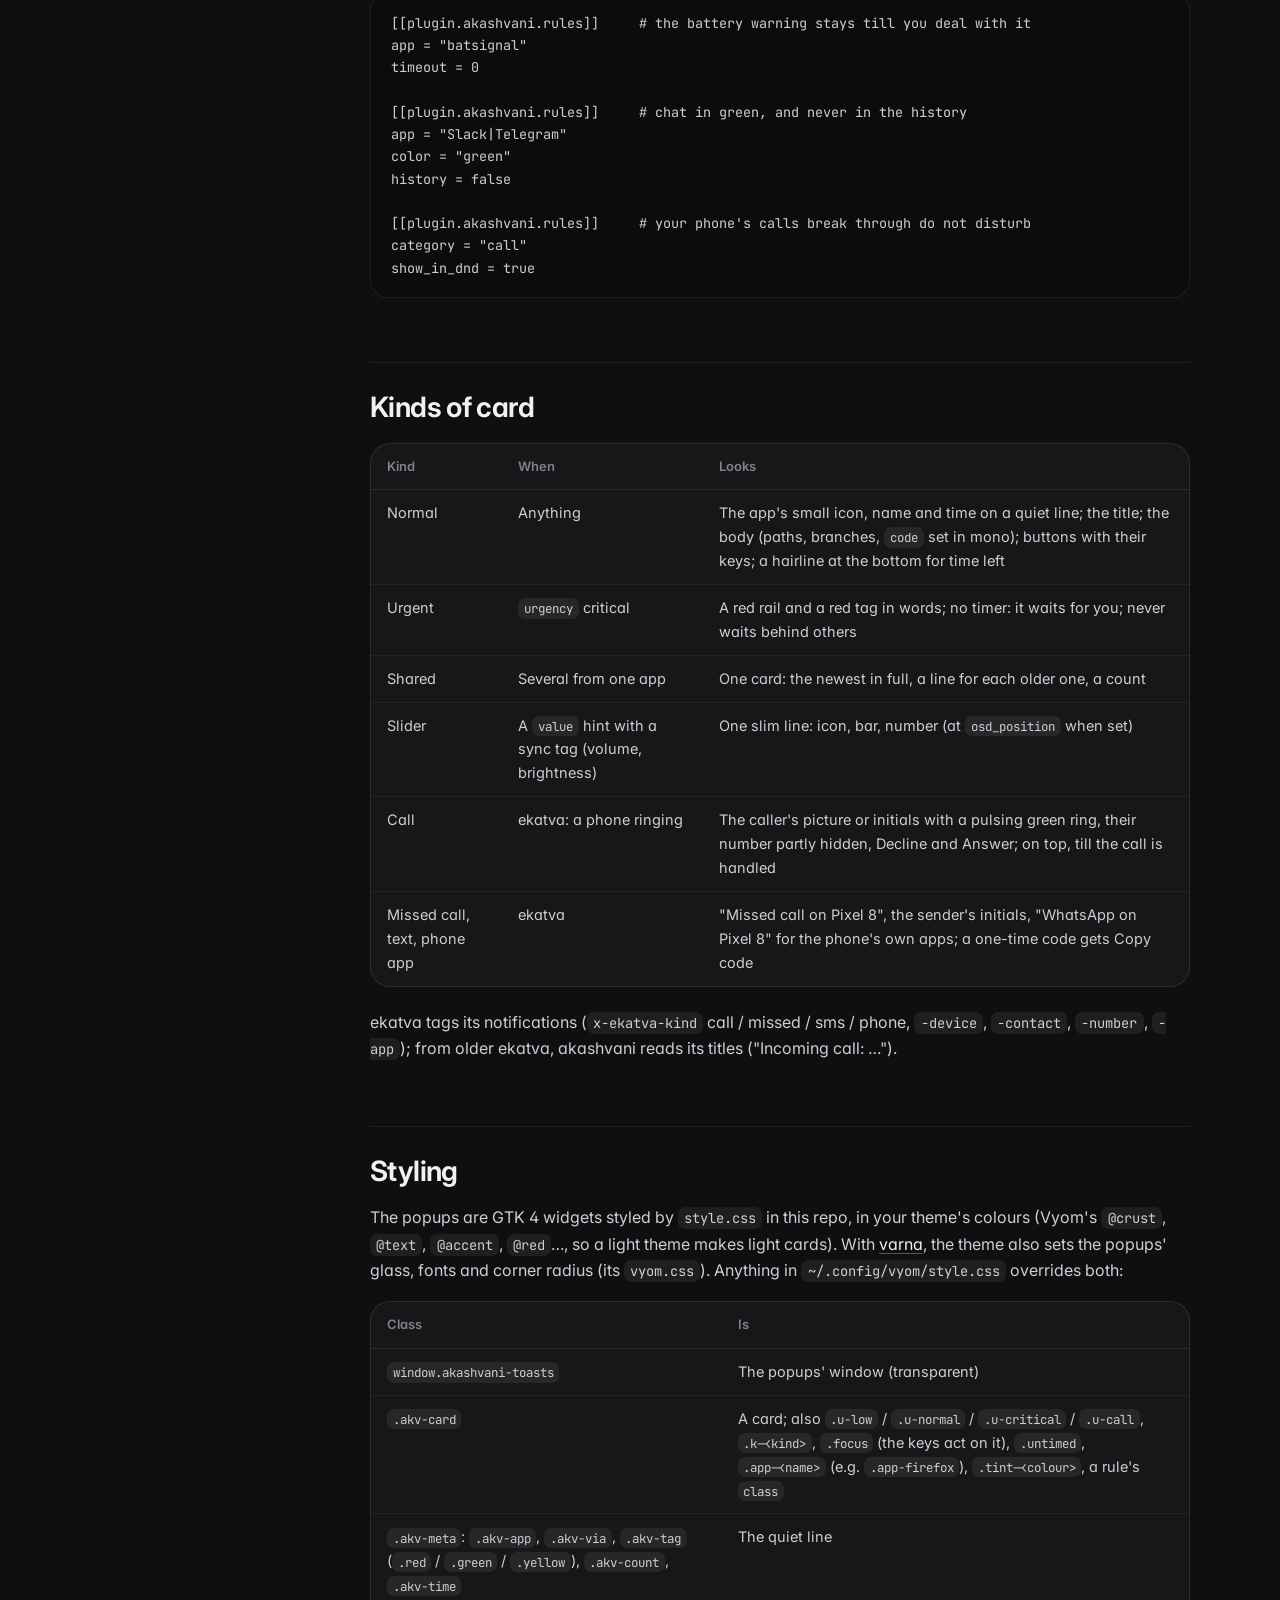
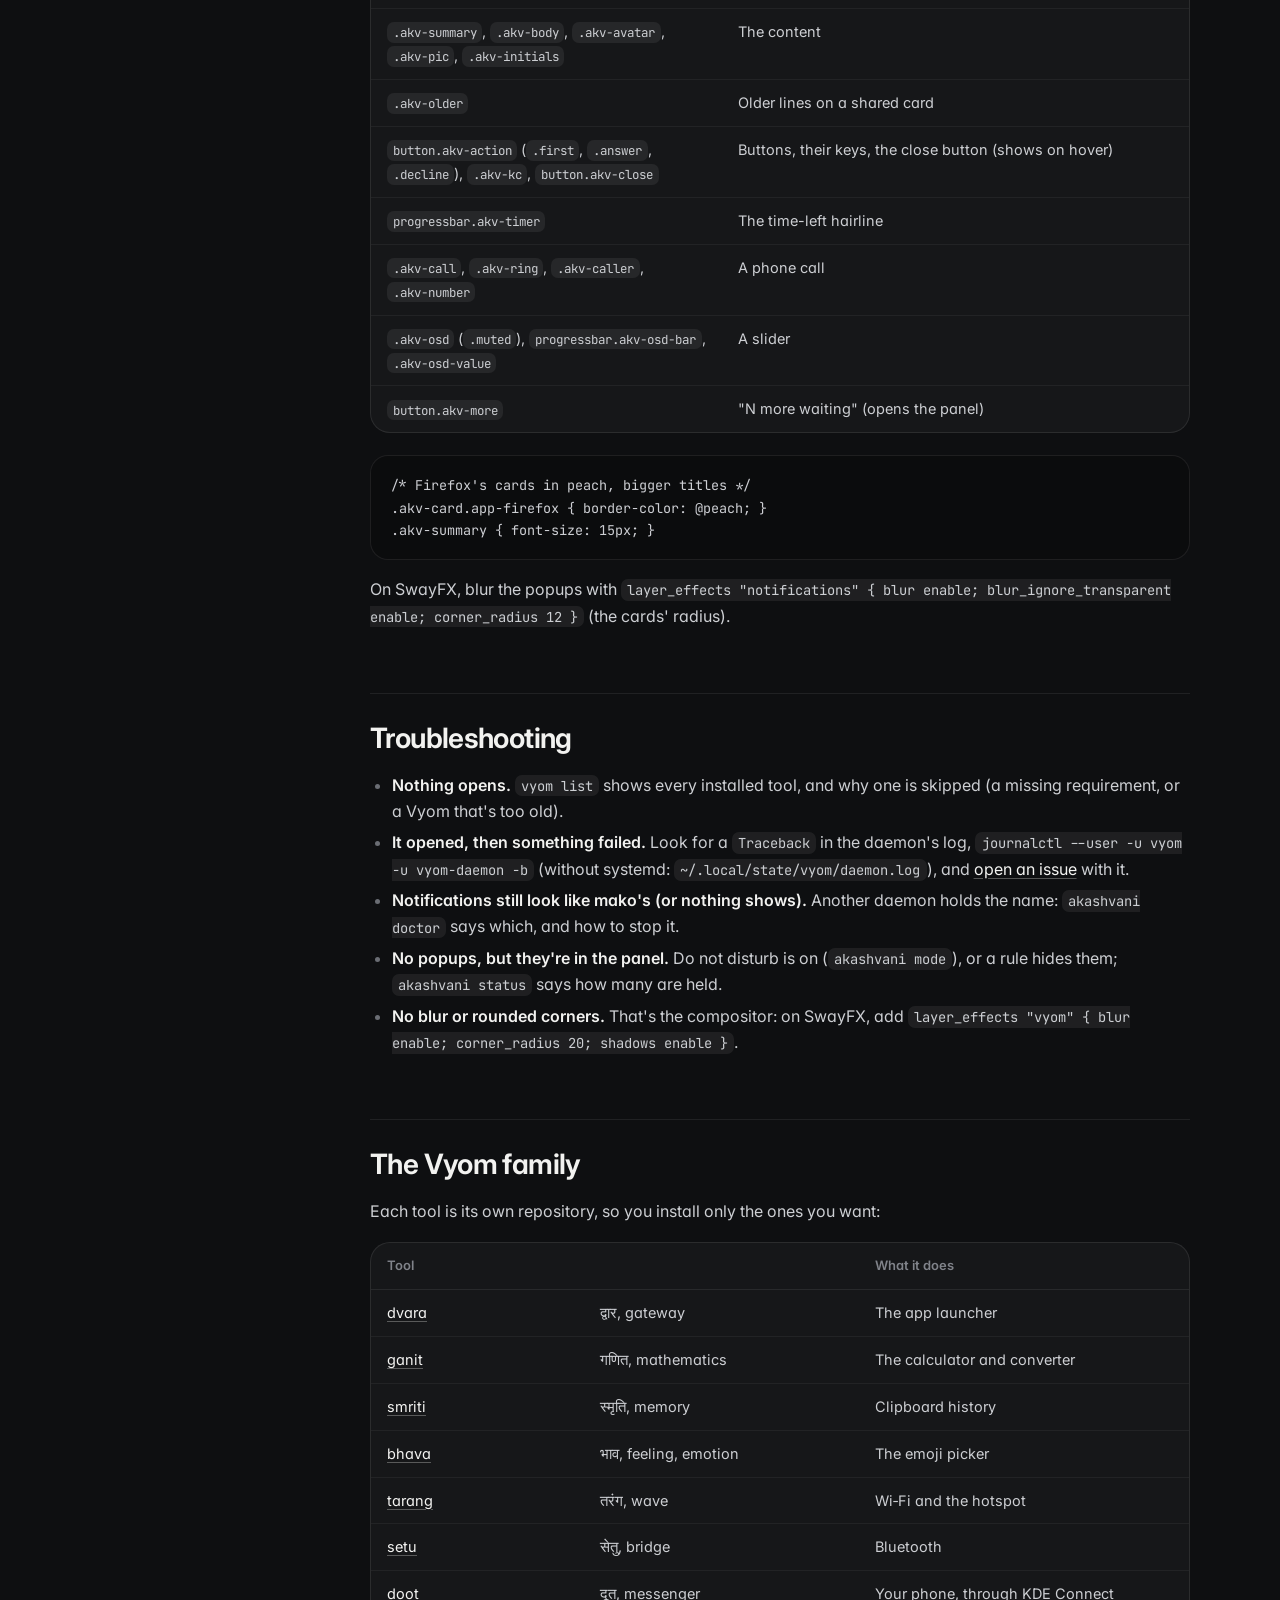
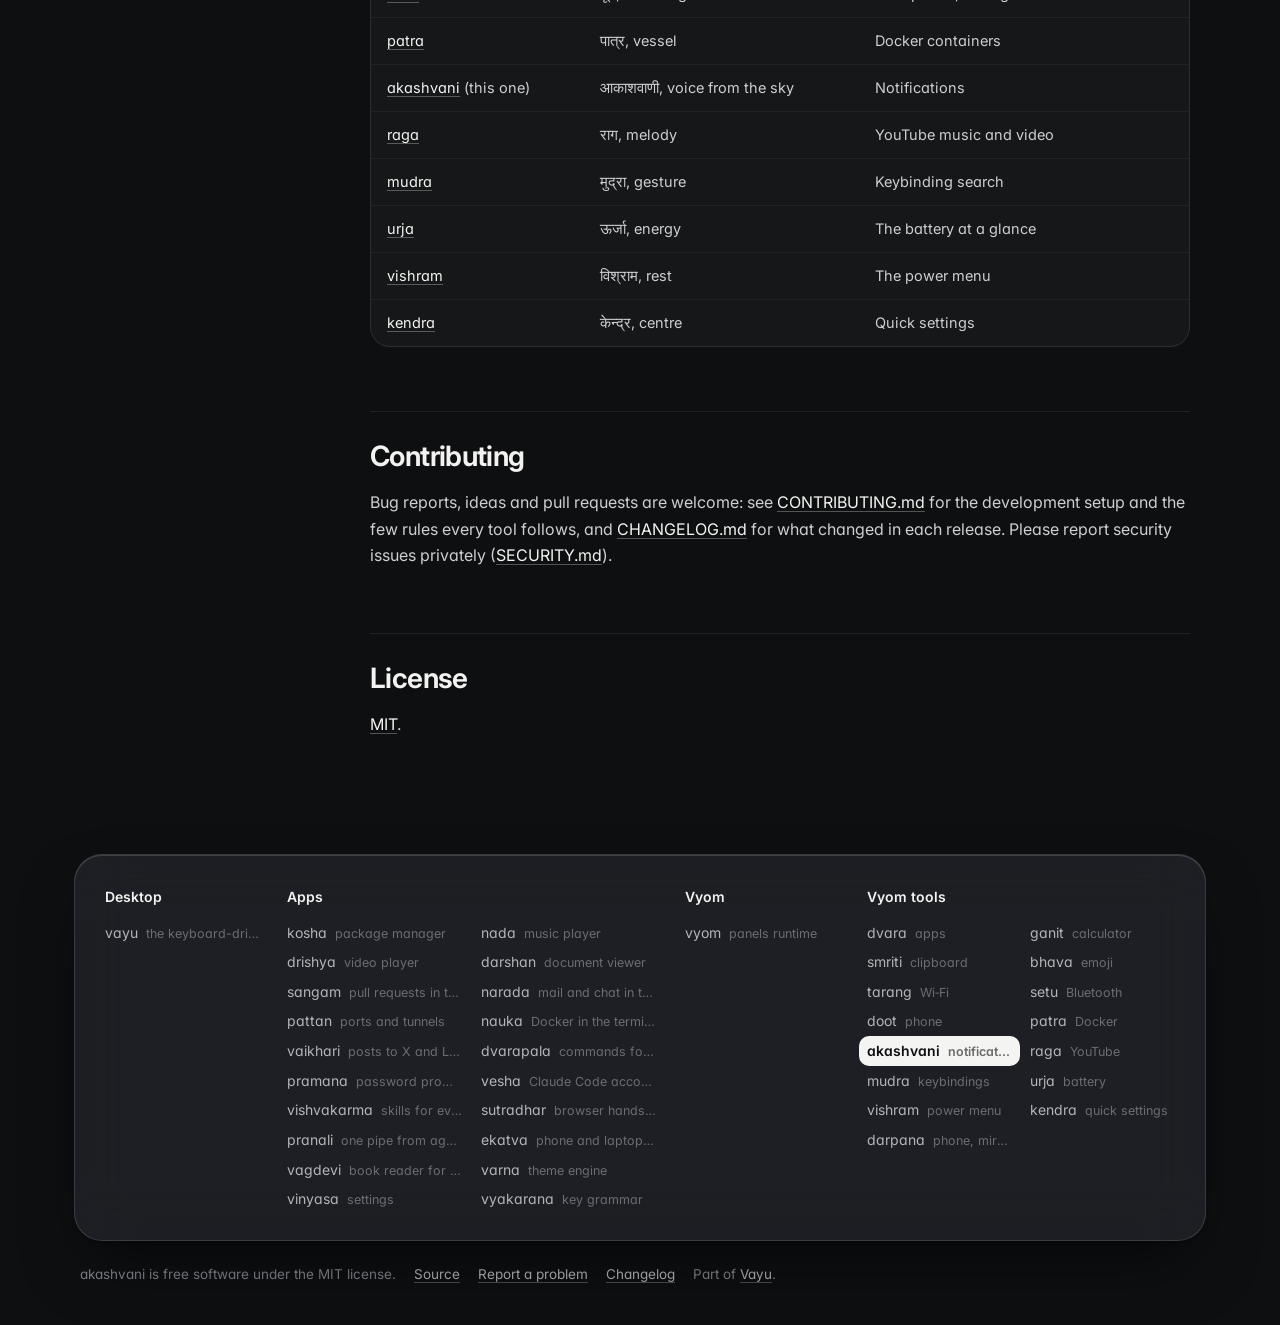
==== commit f8e77dfd: "Website: pranali in the family list; build-site.py passes ruff Co-Authored-By: Claude Opus 5.5 <nore" ====
--- a/docs/index.html
+++ b/docs/index.html
@@ -136,7 +136,7 @@
 <h2 id="license"><a class="anchor" href="#license">#</a>License</h2>
 <p><a href="https://github.com/Theyashsawarkar/akashvani/blob/main/LICENSE">MIT</a>.</p>
 </article></div>
-<footer><div class="in glass"><div class=""><h4>Desktop</h4><div class="list"><a href="https://vayu.theyashsawarkar.dev/" class="">vayu <span>the keyboard-driven Wayland desktop</span></a></div></div><div class="g2"><h4>Apps</h4><div class="list"><a href="https://kosha.theyashsawarkar.dev/" class="">kosha <span>package manager</span></a><a href="https://nada.theyashsawarkar.dev/" class="">nada <span>music player</span></a><a href="https://drishya.theyashsawarkar.dev/" class="">drishya <span>video player</span></a><a href="https://darshan.theyashsawarkar.dev/" class="">darshan <span>document viewer</span></a><a href="https://sangam.theyashsawarkar.dev/" class="">sangam <span>pull requests in the terminal</span></a><a href="https://narada.theyashsawarkar.dev/" class="">narada <span>mail and chat in the terminal</span></a><a href="https://pattan.theyashsawarkar.dev/" class="">pattan <span>ports and tunnels</span></a><a href="https://nauka.theyashsawarkar.dev/" class="">nauka <span>Docker in the terminal</span></a><a href="https://vaikhari.theyashsawarkar.dev/" class="">vaikhari <span>posts to X and LinkedIn</span></a><a href="https://dvarapala.theyashsawarkar.dev/" class="">dvarapala <span>commands for AI agents, approved</span></a><a href="https://pramana.theyashsawarkar.dev/" class="">pramana <span>password prompts</span></a><a href="https://vesha.theyashsawarkar.dev/" class="">vesha <span>Claude Code accounts</span></a><a href="https://vishvakarma.theyashsawarkar.dev/" class="">vishvakarma <span>skills for every AI agent</span></a><a href="https://sutradhar.theyashsawarkar.dev/" class="">sutradhar <span>browser hands for AI agents</span></a><a href="https://ekatva.theyashsawarkar.dev/" class="">ekatva <span>phone and laptop, linked</span></a><a href="https://vagdevi.theyashsawarkar.dev/" class="">vagdevi <span>book reader for Android</span></a><a href="https://varna.theyashsawarkar.dev/" class="">varna <span>theme engine</span></a><a href="https://vinyasa.theyashsawarkar.dev/" class="">vinyasa <span>settings</span></a><a href="https://vyakarana.theyashsawarkar.dev/" class="">vyakarana <span>key grammar</span></a></div></div><div class=""><h4>Vyom</h4><div class="list"><a href="https://vyom.theyashsawarkar.dev/" class="">vyom <span>panels runtime</span></a></div></div><div class="g2"><h4>Vyom tools</h4><div class="list"><a href="https://dvara.theyashsawarkar.dev/" class="">dvara <span>apps</span></a><a href="https://ganit.theyashsawarkar.dev/" class="">ganit <span>calculator</span></a><a href="https://smriti.theyashsawarkar.dev/" class="">smriti <span>clipboard</span></a><a href="https://bhava.theyashsawarkar.dev/" class="">bhava <span>emoji</span></a><a href="https://tarang.theyashsawarkar.dev/" class="">tarang <span>Wi‑Fi</span></a><a href="https://setu.theyashsawarkar.dev/" class="">setu <span>Bluetooth</span></a><a href="https://doot.theyashsawarkar.dev/" class="">doot <span>phone</span></a><a href="https://patra.theyashsawarkar.dev/" class="">patra <span>Docker</span></a><a href="https://akashvani.theyashsawarkar.dev/" class="me" aria-current="page">akashvani <span>notifications</span></a><a href="https://raga.theyashsawarkar.dev/" class="">raga <span>YouTube</span></a><a href="https://mudra.theyashsawarkar.dev/" class="">mudra <span>keybindings</span></a><a href="https://urja.theyashsawarkar.dev/" class="">urja <span>battery</span></a><a href="https://vishram.theyashsawarkar.dev/" class="">vishram <span>power menu</span></a><a href="https://kendra.theyashsawarkar.dev/" class="">kendra <span>quick settings</span></a><a href="https://darpana.theyashsawarkar.dev/" class="">darpana <span>phone, mirrored</span></a></div></div></div>
+<footer><div class="in glass"><div class=""><h4>Desktop</h4><div class="list"><a href="https://vayu.theyashsawarkar.dev/" class="">vayu <span>the keyboard-driven Wayland desktop</span></a></div></div><div class="g2"><h4>Apps</h4><div class="list"><a href="https://kosha.theyashsawarkar.dev/" class="">kosha <span>package manager</span></a><a href="https://nada.theyashsawarkar.dev/" class="">nada <span>music player</span></a><a href="https://drishya.theyashsawarkar.dev/" class="">drishya <span>video player</span></a><a href="https://darshan.theyashsawarkar.dev/" class="">darshan <span>document viewer</span></a><a href="https://sangam.theyashsawarkar.dev/" class="">sangam <span>pull requests in the terminal</span></a><a href="https://narada.theyashsawarkar.dev/" class="">narada <span>mail and chat in the terminal</span></a><a href="https://pattan.theyashsawarkar.dev/" class="">pattan <span>ports and tunnels</span></a><a href="https://nauka.theyashsawarkar.dev/" class="">nauka <span>Docker in the terminal</span></a><a href="https://vaikhari.theyashsawarkar.dev/" class="">vaikhari <span>posts to X and LinkedIn</span></a><a href="https://dvarapala.theyashsawarkar.dev/" class="">dvarapala <span>commands for AI agents, approved</span></a><a href="https://pramana.theyashsawarkar.dev/" class="">pramana <span>password prompts</span></a><a href="https://vesha.theyashsawarkar.dev/" class="">vesha <span>Claude Code accounts</span></a><a href="https://vishvakarma.theyashsawarkar.dev/" class="">vishvakarma <span>skills for every AI agent</span></a><a href="https://sutradhar.theyashsawarkar.dev/" class="">sutradhar <span>browser hands for AI agents</span></a><a href="https://pranali.theyashsawarkar.dev/" class="">pranali <span>one pipe from agents to tools</span></a><a href="https://ekatva.theyashsawarkar.dev/" class="">ekatva <span>phone and laptop, linked</span></a><a href="https://vagdevi.theyashsawarkar.dev/" class="">vagdevi <span>book reader for Android</span></a><a href="https://varna.theyashsawarkar.dev/" class="">varna <span>theme engine</span></a><a href="https://vinyasa.theyashsawarkar.dev/" class="">vinyasa <span>settings</span></a><a href="https://vyakarana.theyashsawarkar.dev/" class="">vyakarana <span>key grammar</span></a></div></div><div class=""><h4>Vyom</h4><div class="list"><a href="https://vyom.theyashsawarkar.dev/" class="">vyom <span>panels runtime</span></a></div></div><div class="g2"><h4>Vyom tools</h4><div class="list"><a href="https://dvara.theyashsawarkar.dev/" class="">dvara <span>apps</span></a><a href="https://ganit.theyashsawarkar.dev/" class="">ganit <span>calculator</span></a><a href="https://smriti.theyashsawarkar.dev/" class="">smriti <span>clipboard</span></a><a href="https://bhava.theyashsawarkar.dev/" class="">bhava <span>emoji</span></a><a href="https://tarang.theyashsawarkar.dev/" class="">tarang <span>Wi‑Fi</span></a><a href="https://setu.theyashsawarkar.dev/" class="">setu <span>Bluetooth</span></a><a href="https://doot.theyashsawarkar.dev/" class="">doot <span>phone</span></a><a href="https://patra.theyashsawarkar.dev/" class="">patra <span>Docker</span></a><a href="https://akashvani.theyashsawarkar.dev/" class="me" aria-current="page">akashvani <span>notifications</span></a><a href="https://raga.theyashsawarkar.dev/" class="">raga <span>YouTube</span></a><a href="https://mudra.theyashsawarkar.dev/" class="">mudra <span>keybindings</span></a><a href="https://urja.theyashsawarkar.dev/" class="">urja <span>battery</span></a><a href="https://vishram.theyashsawarkar.dev/" class="">vishram <span>power menu</span></a><a href="https://kendra.theyashsawarkar.dev/" class="">kendra <span>quick settings</span></a><a href="https://darpana.theyashsawarkar.dev/" class="">darpana <span>phone, mirrored</span></a></div></div></div>
 <div class="bottom"><span>akashvani is free software under the MIT license.</span><a href="https://github.com/Theyashsawarkar/akashvani">Source</a><a href="https://github.com/Theyashsawarkar/akashvani/issues">Report a problem</a><a href="changelog.html">Changelog</a><span>Part of <a href="https://vayu.theyashsawarkar.dev/">Vayu</a>.</span></div></footer>
 <script>
 document.querySelectorAll('pre.code').forEach(p=>{const b=document.createElement('button');b.className='copy';b.type='button';b.textContent='Copy';
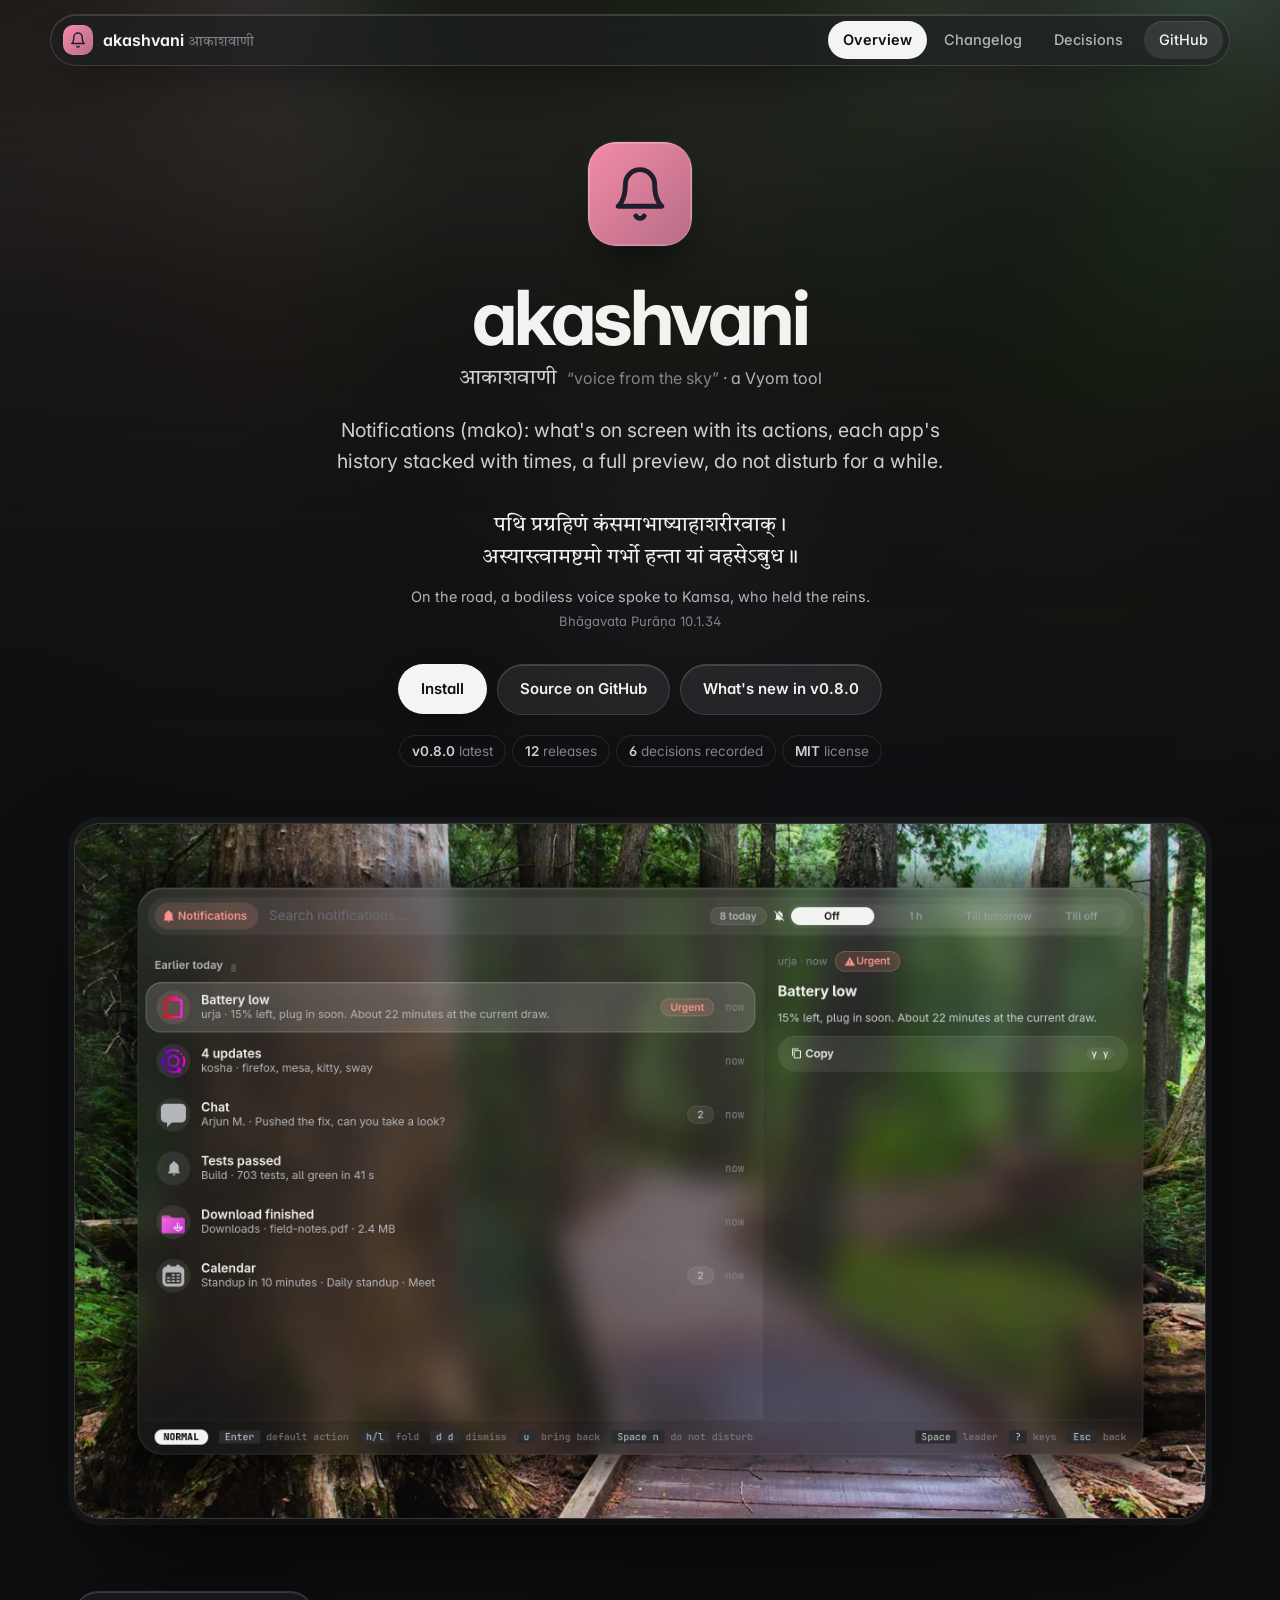
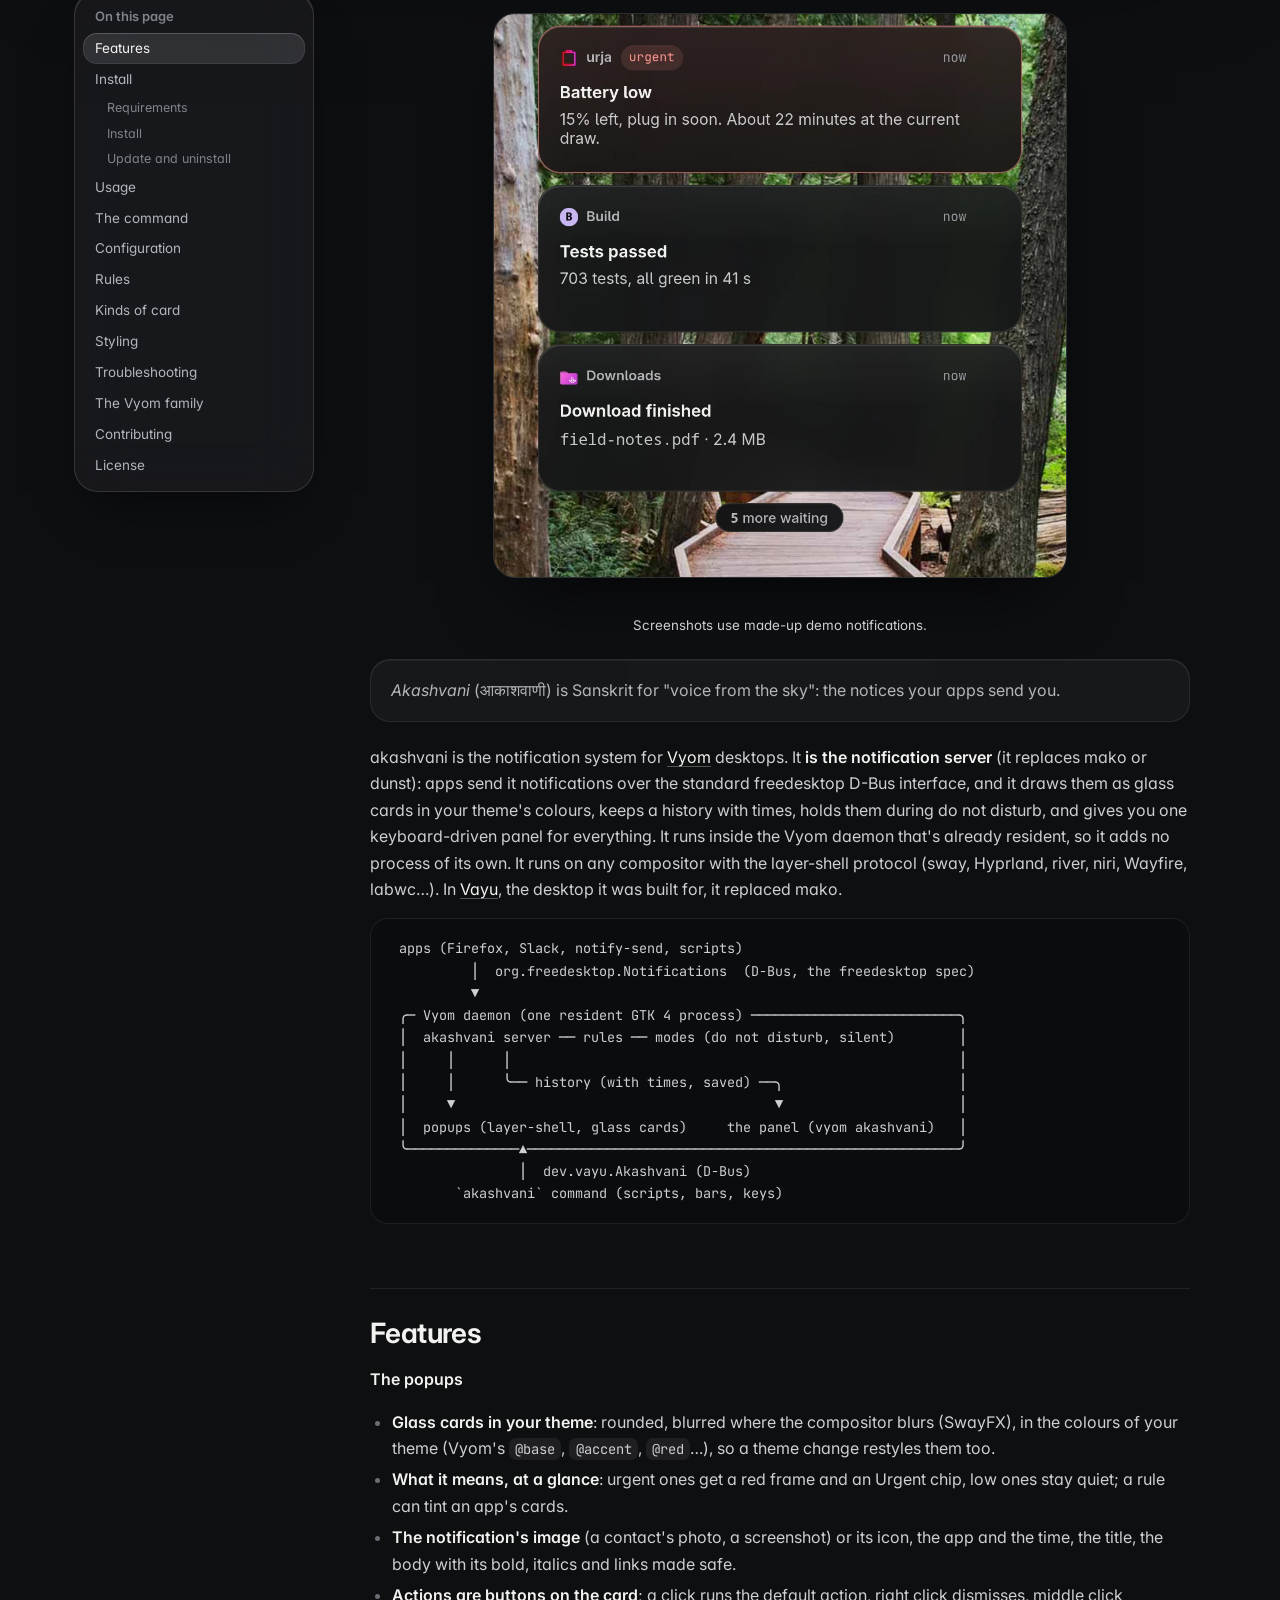
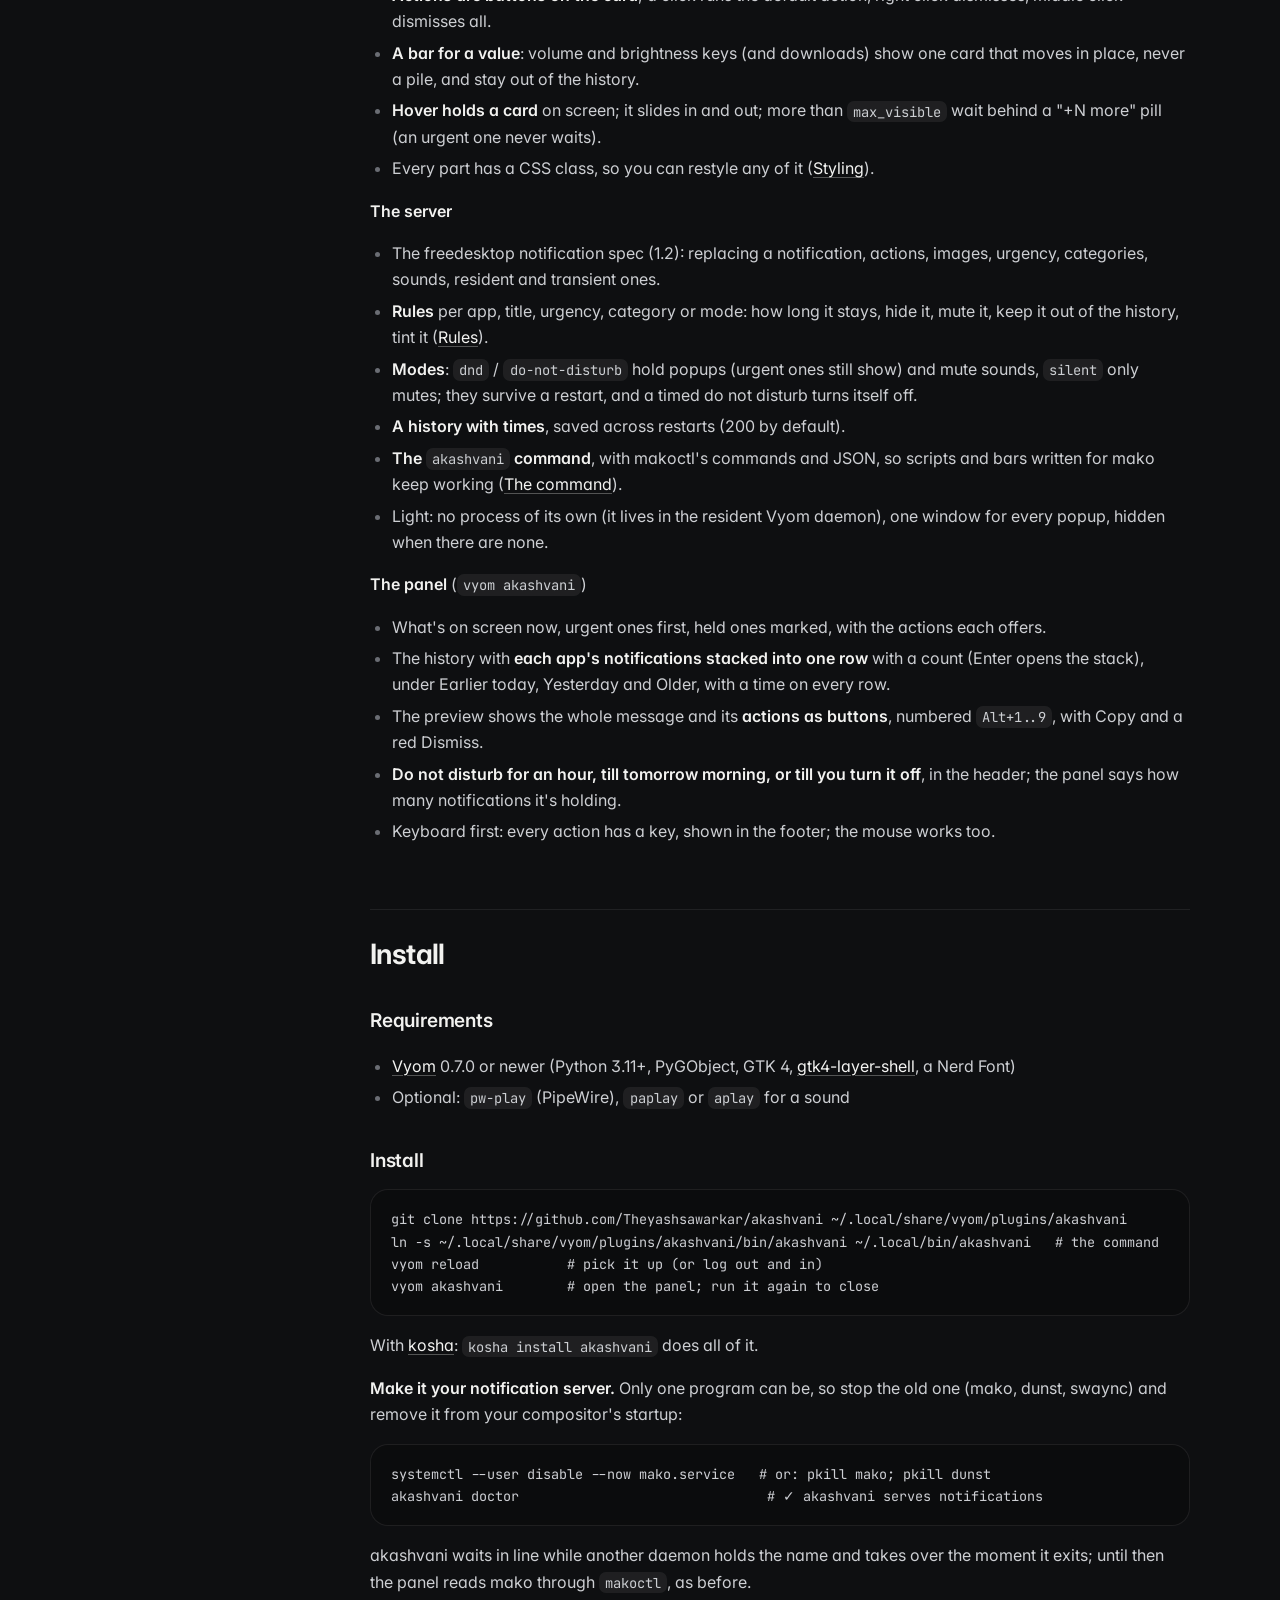
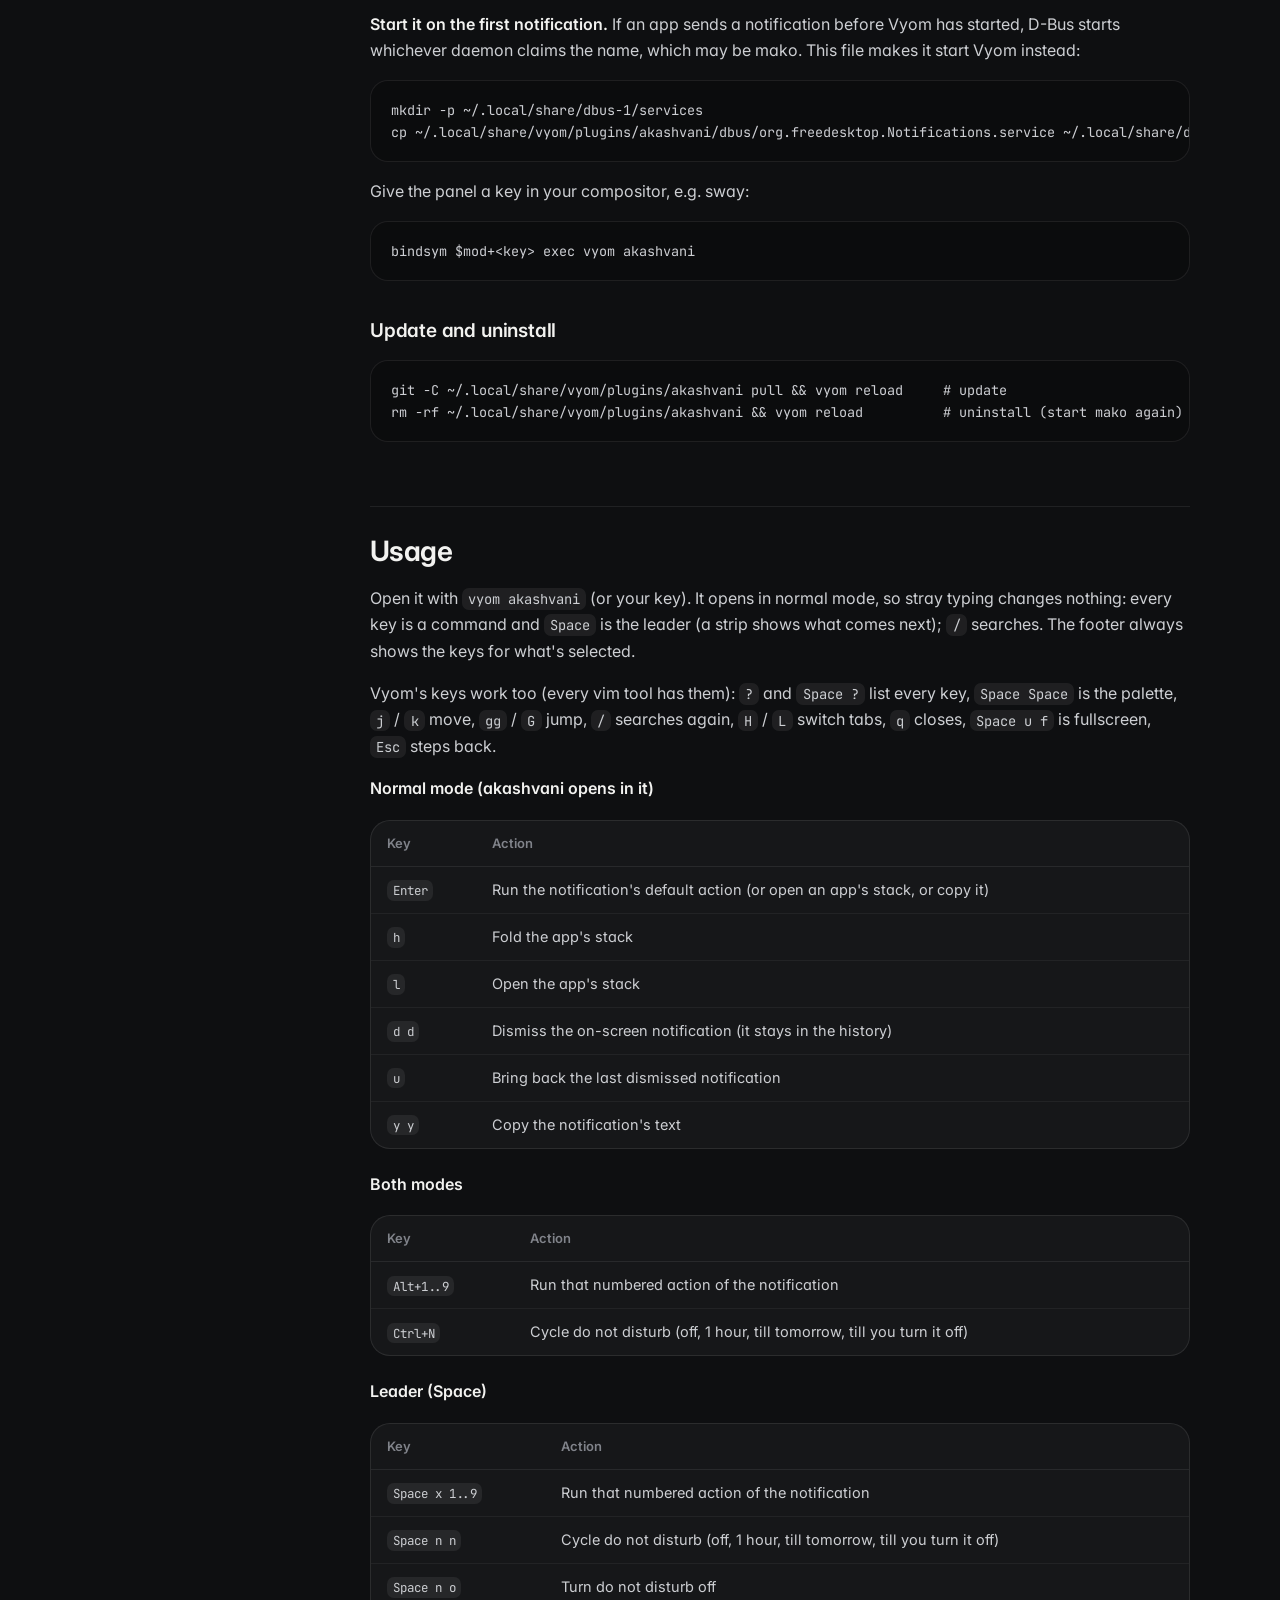
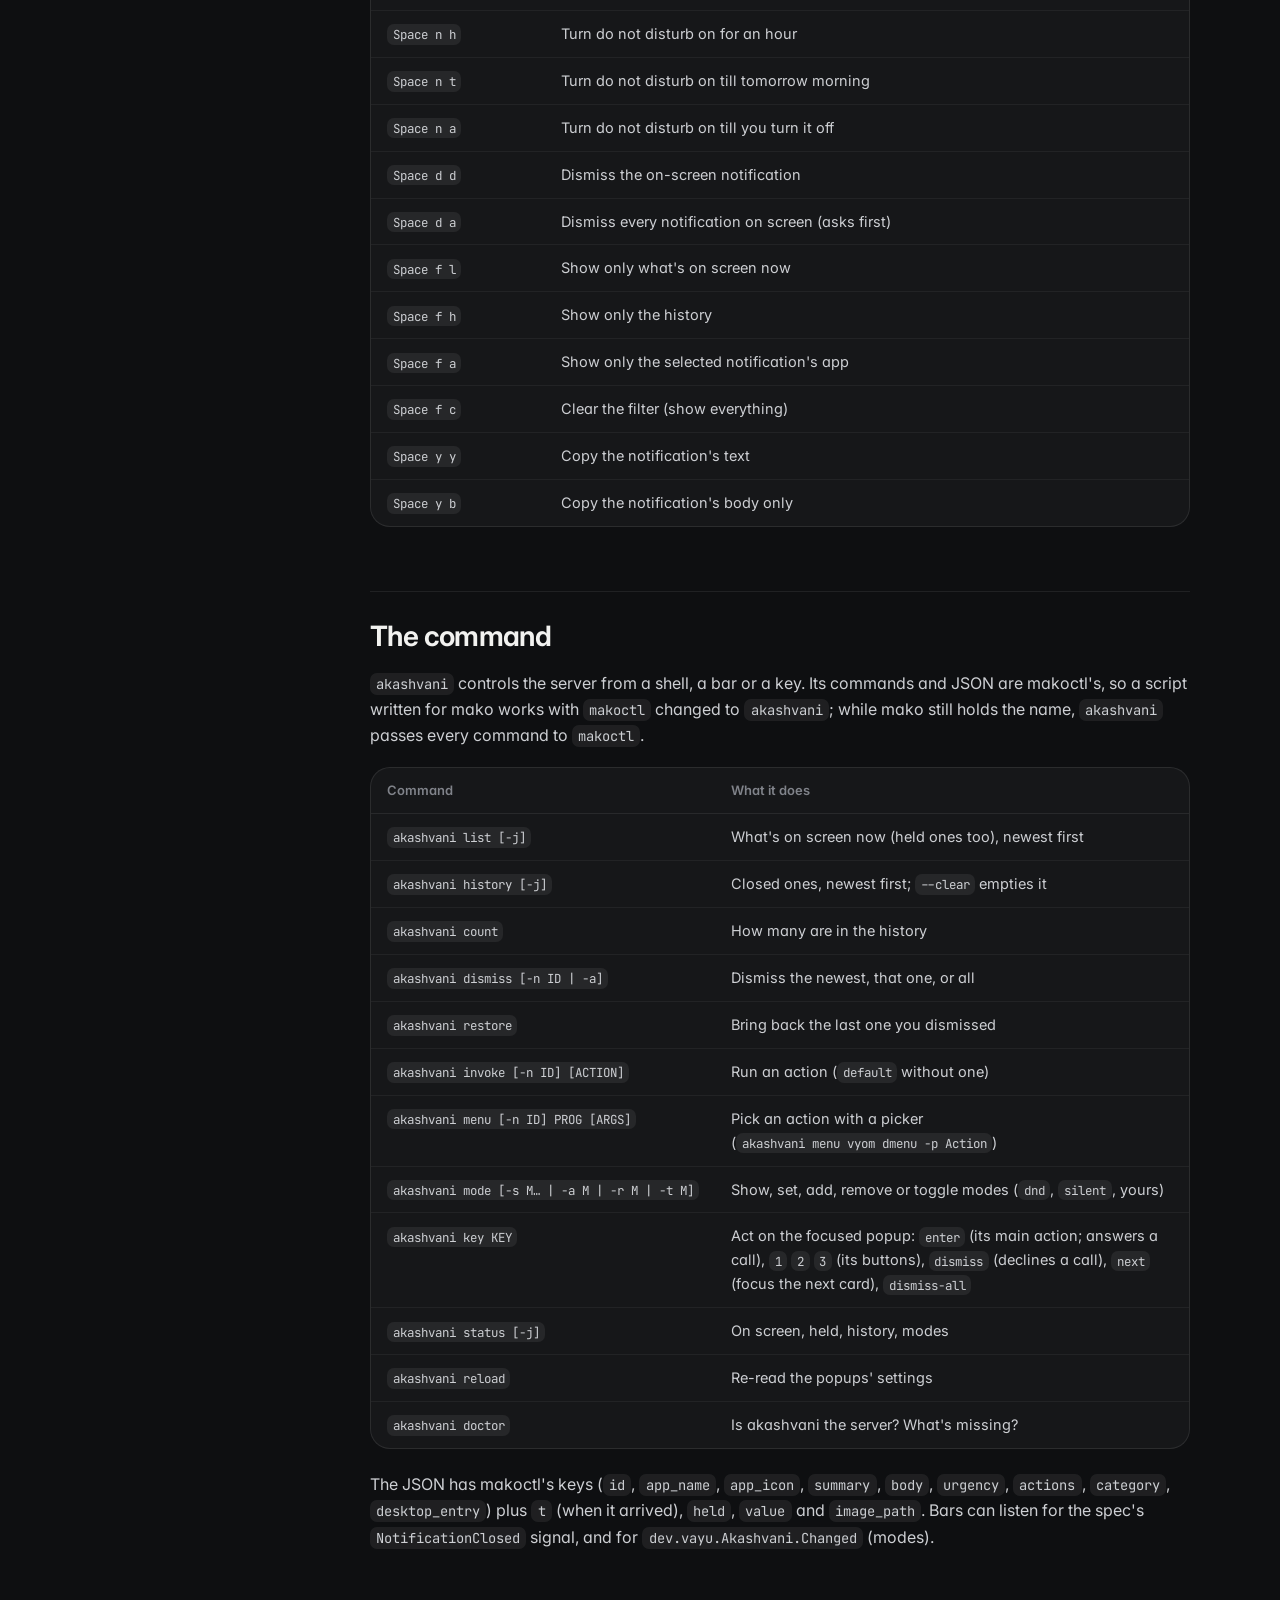
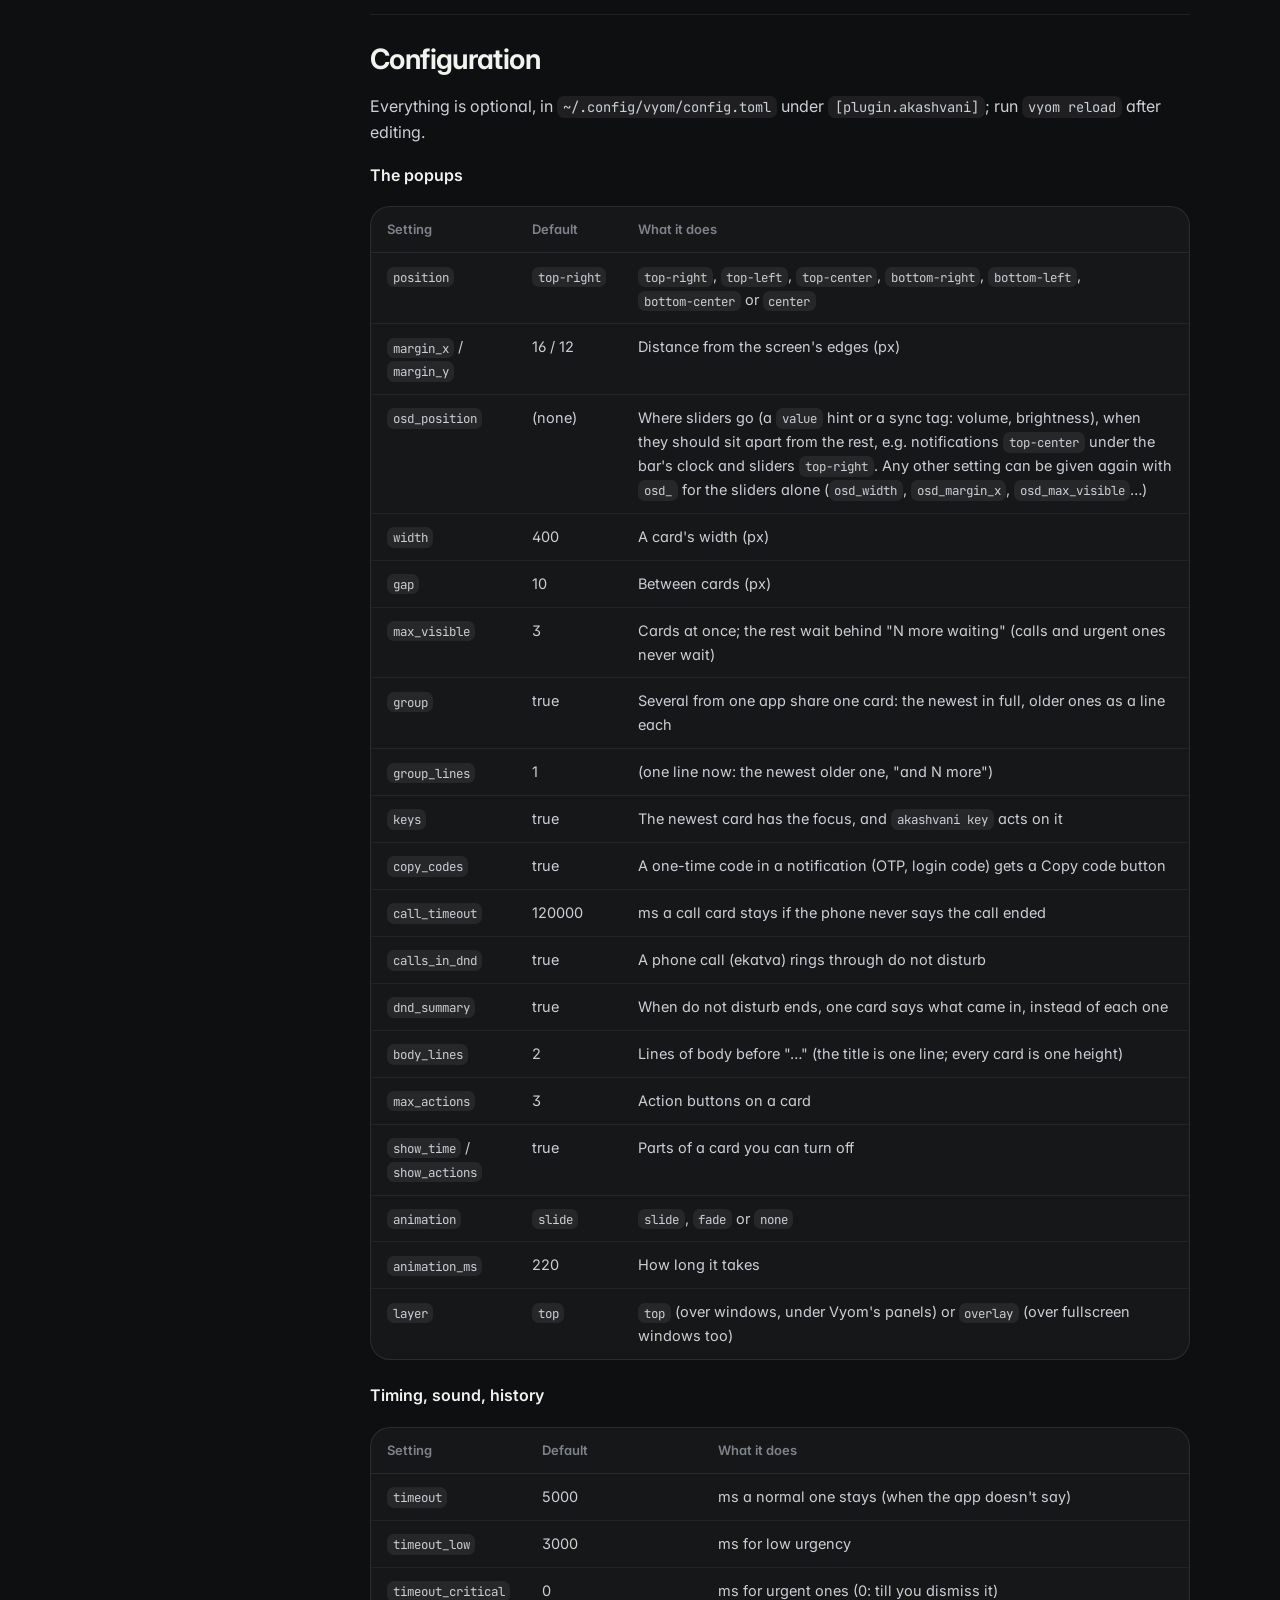
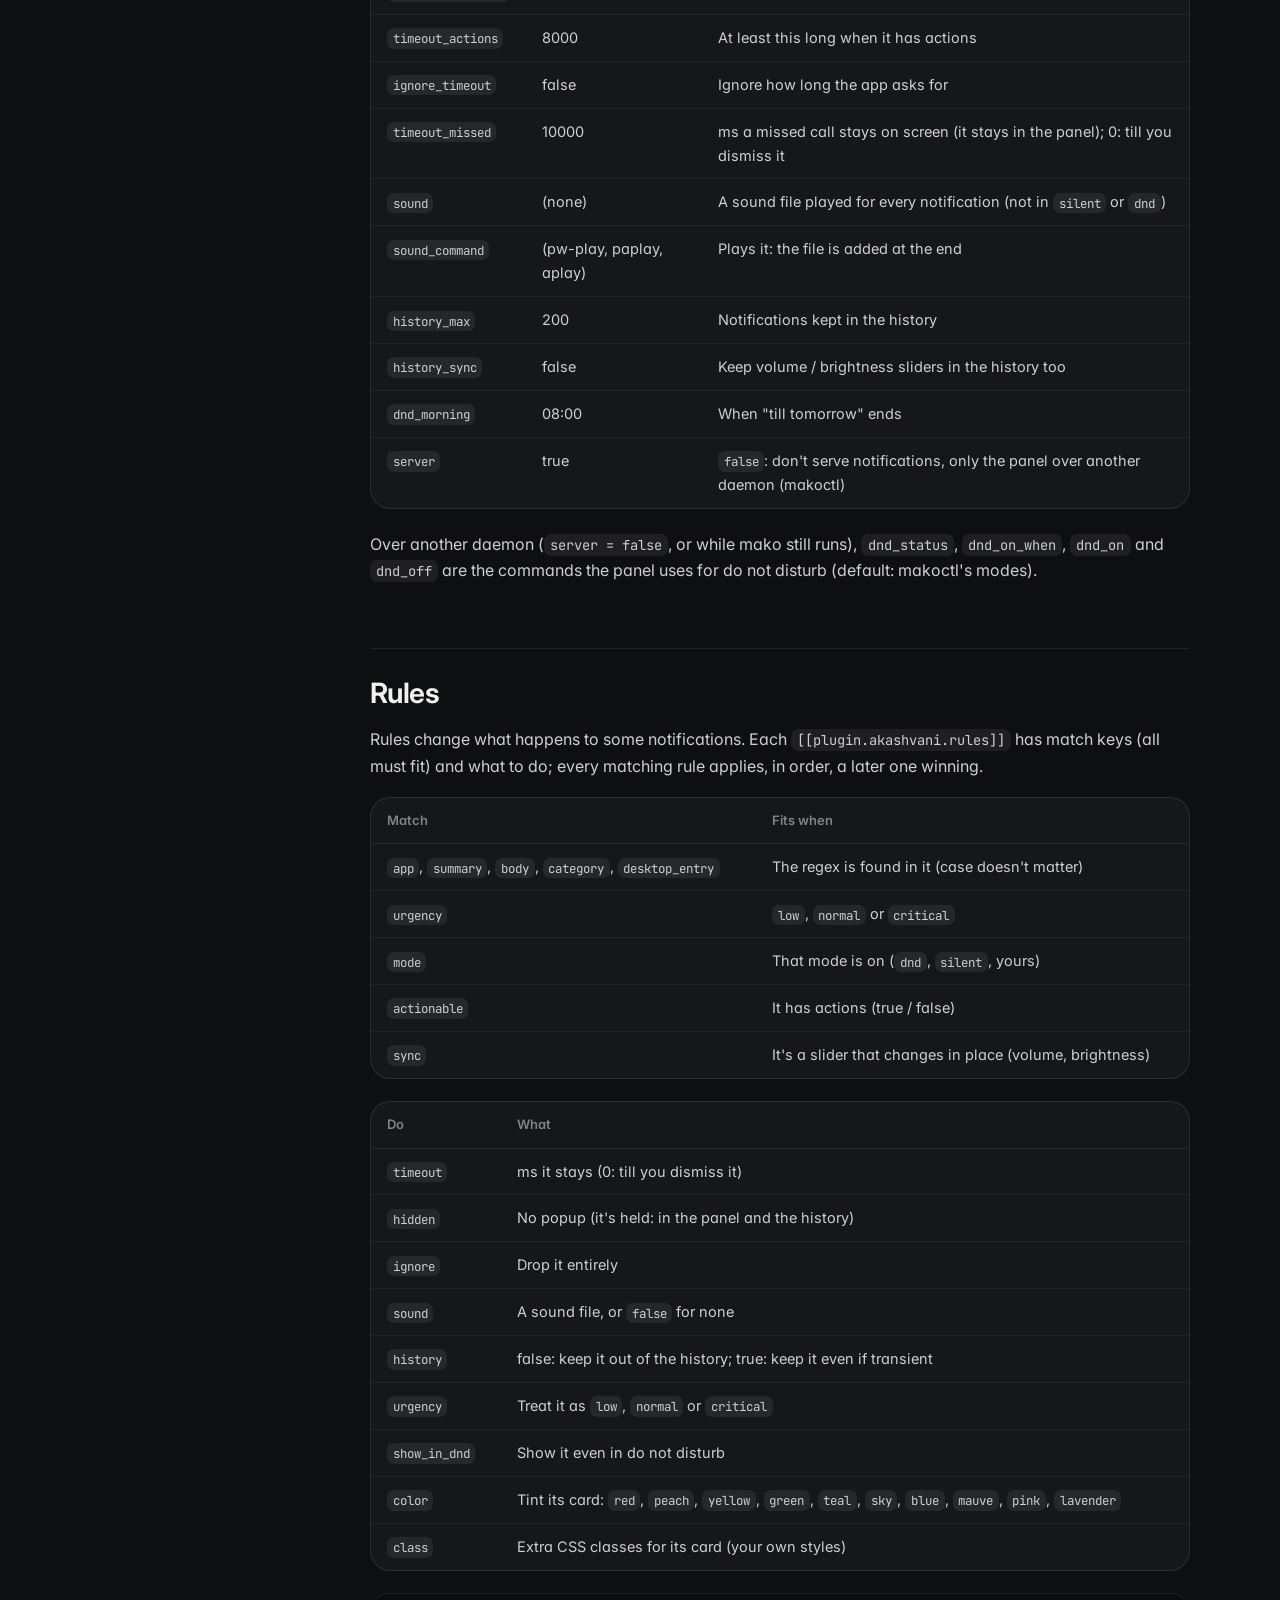
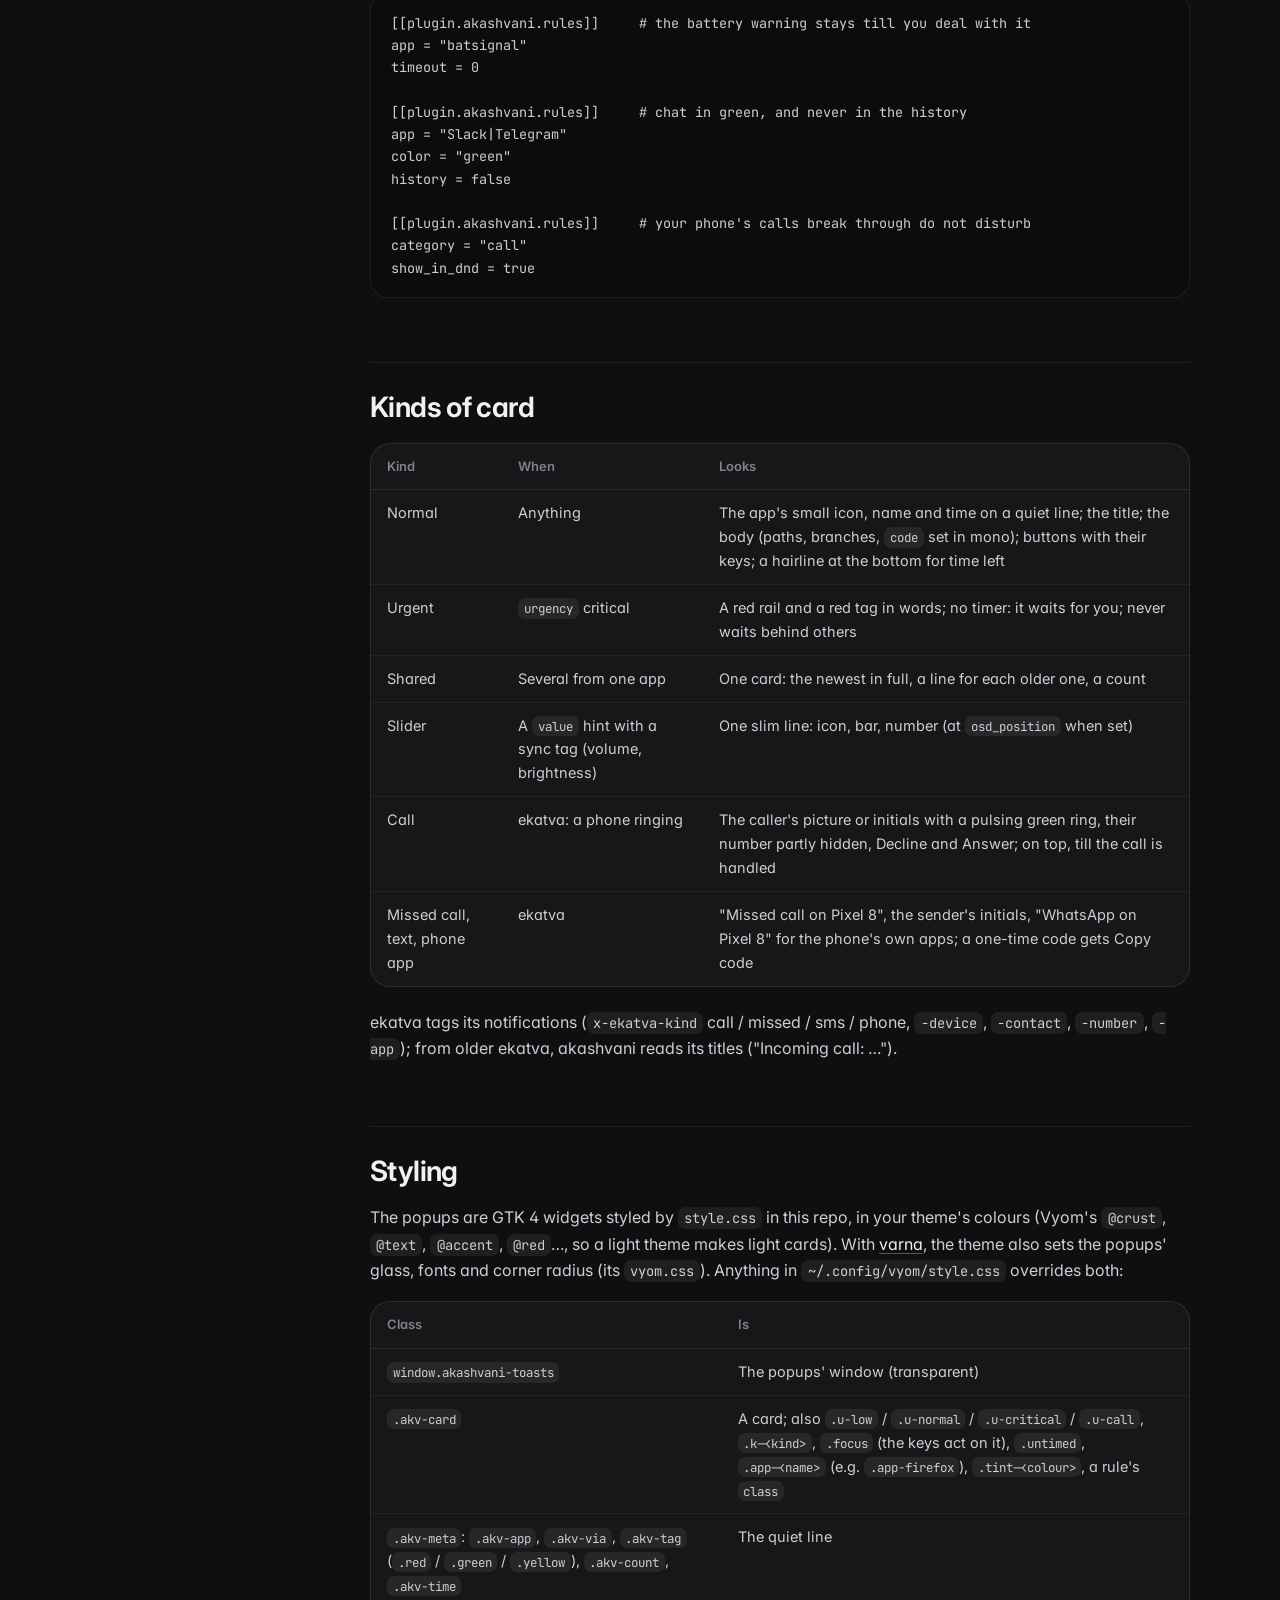
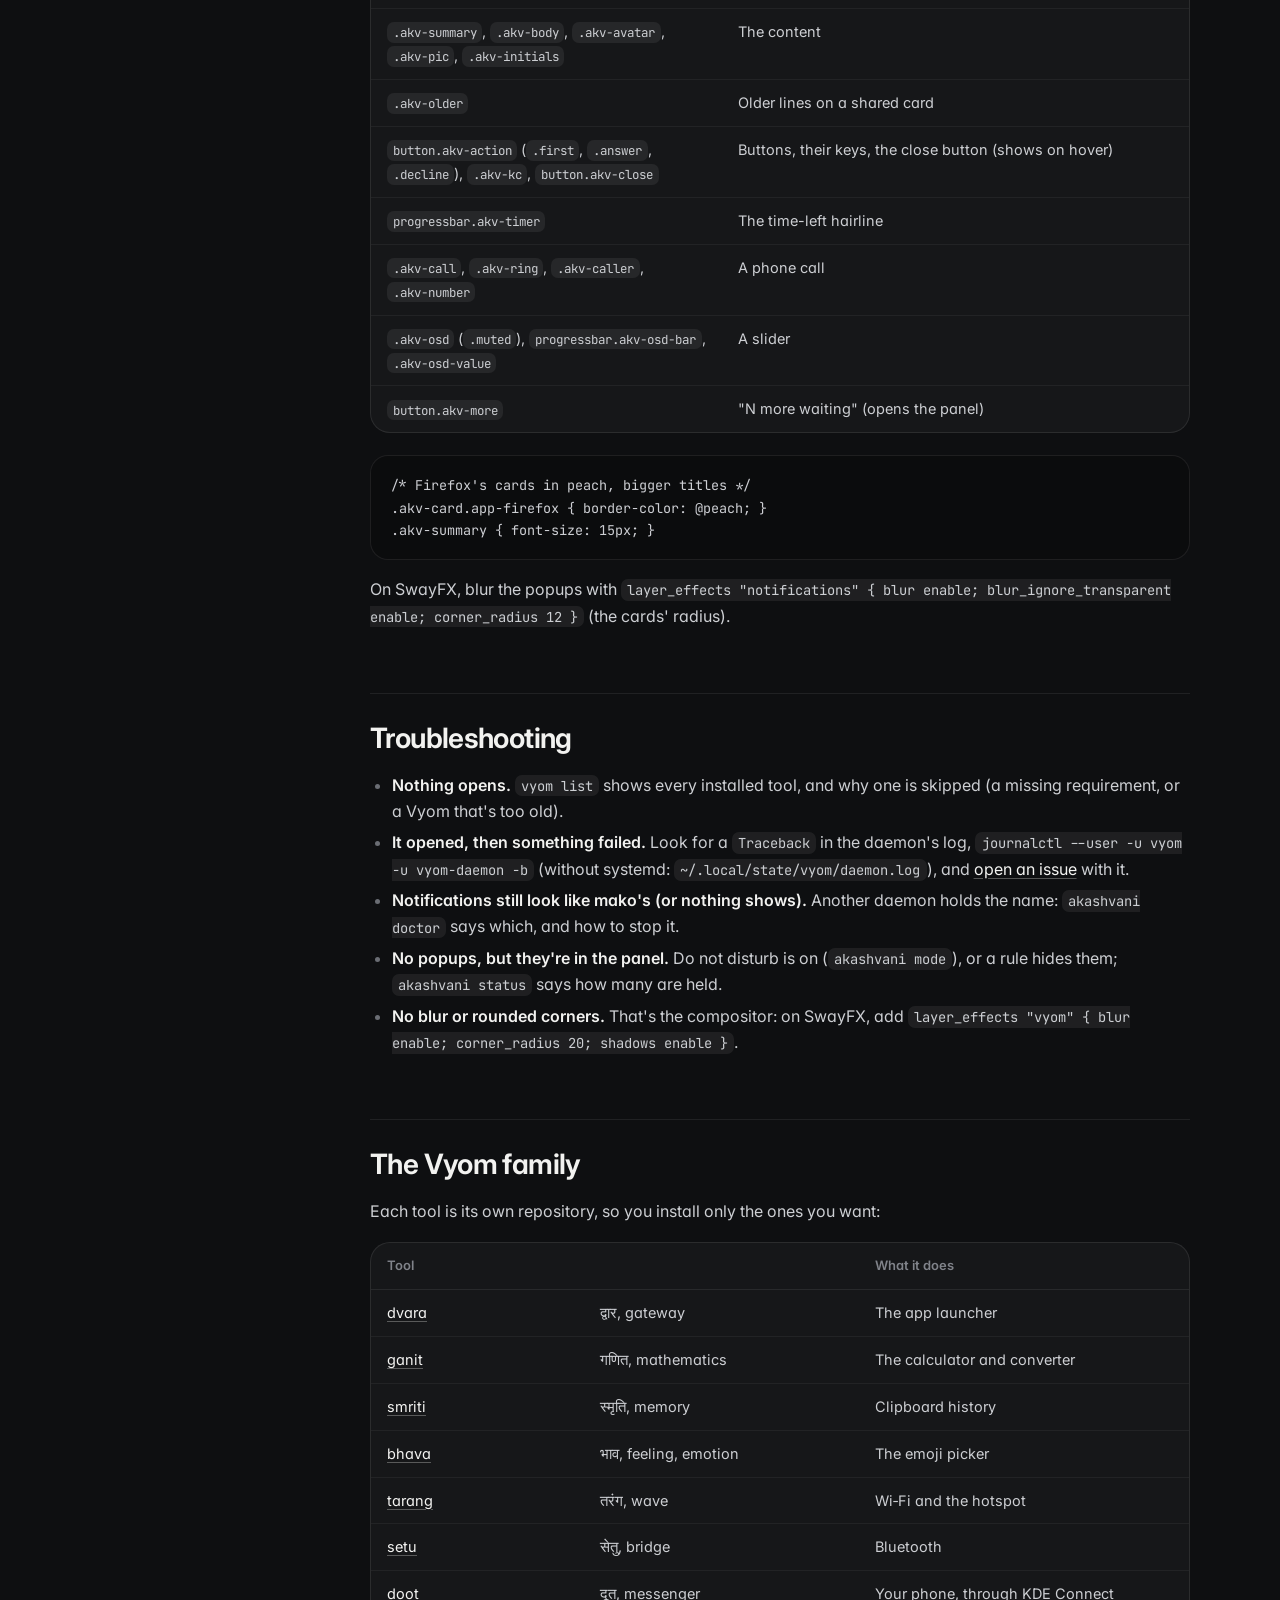
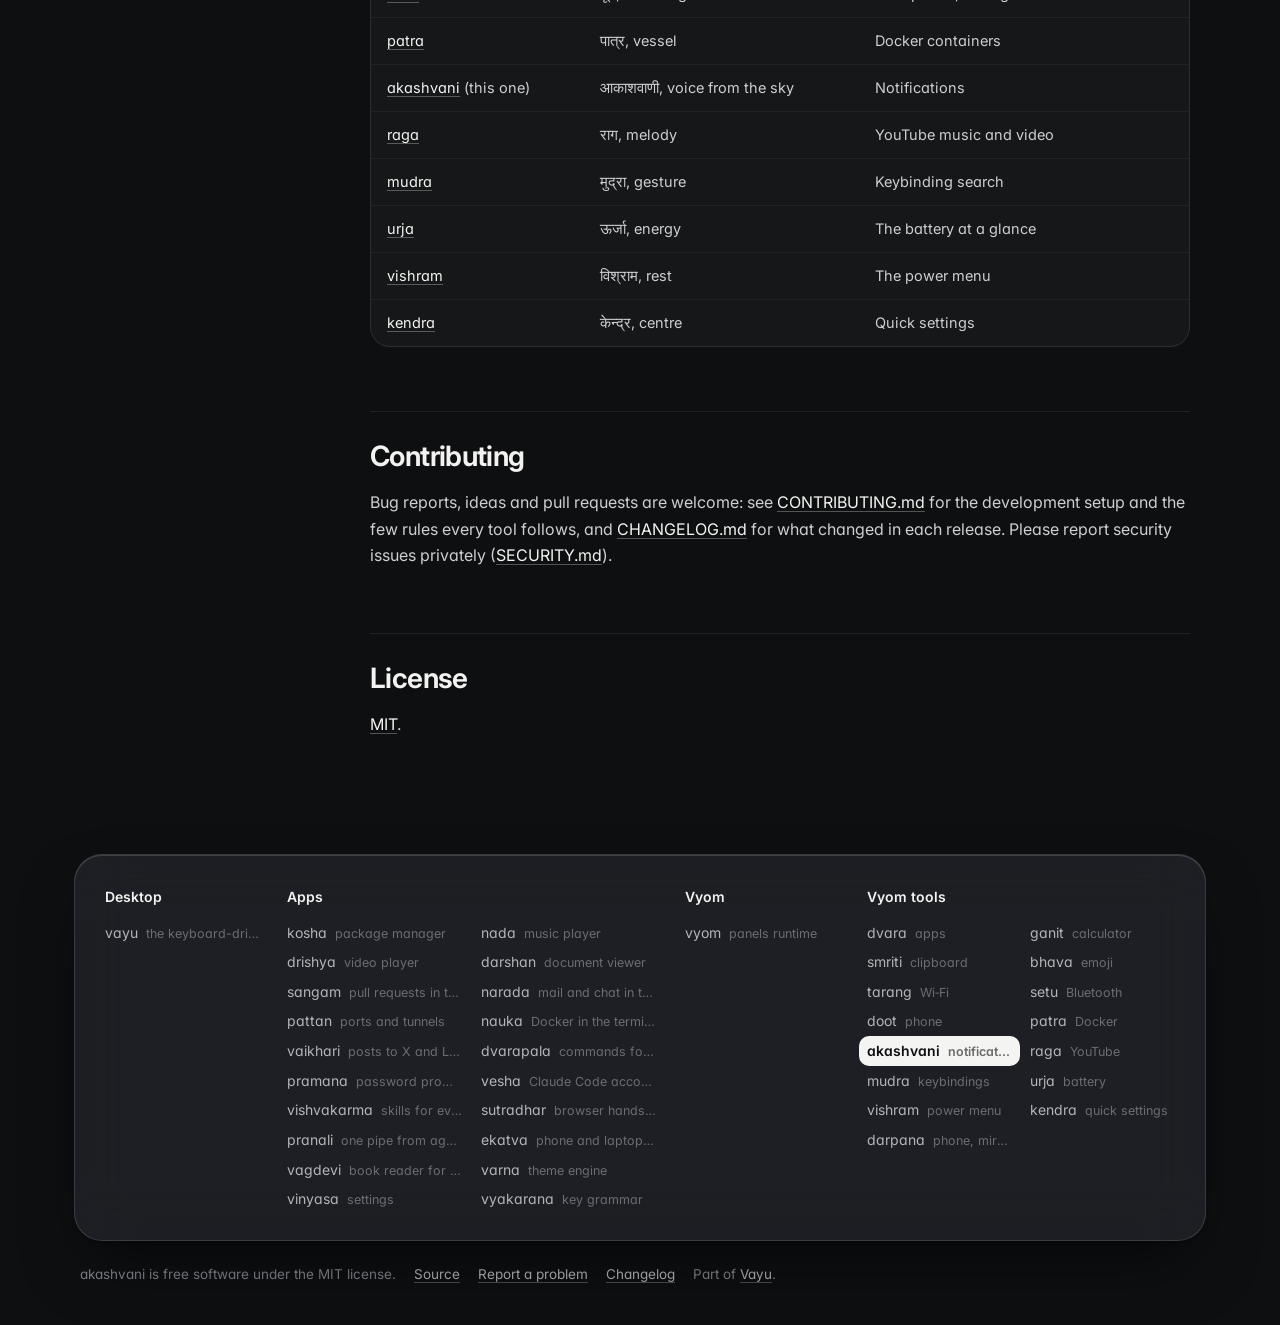
==== commit 3098b431: "v0.8.0 Co-Authored-By: Claude Opus 5.5 <noreply@anthropic.com>" ====
--- a/docs/index.html
+++ b/docs/index.html
@@ -26,8 +26,8 @@
 <div class="sa"><b lang="sa">आकाशवाणी</b> <i>“voice from the sky”</i> · a Vyom tool</div>
 <p class="lead">Notifications (mako): what&#x27;s on screen with its actions, each app&#x27;s history stacked with times, a full preview, do not disturb for a while.</p>
 <figure class="shloka"><p lang="sa">पथि प्रग्रहिणं कंसमाभाष्याहाशरीरवाक् ।<br>अस्यास्त्वामष्टमो गर्भो हन्ता यां वहसेऽबुध ॥</p><figcaption>On the road, a bodiless voice spoke to Kamsa, who held the reins. <cite>Bhāgavata Purāṇa 10.1.34</cite></figcaption></figure>
-<div class="cta"><a class="btn primary" href="#install">Install</a><a class="btn" href="https://github.com/Theyashsawarkar/akashvani">Source on GitHub</a><a class="btn" href="changelog.html">What's new in v0.7.0</a></div>
-<div class="meta"><span><b>v0.7.0</b> latest</span><span><b>11</b> releases</span><span><b>6</b> decisions recorded</span><span><b>MIT</b> license</span></div>
+<div class="cta"><a class="btn primary" href="#install">Install</a><a class="btn" href="https://github.com/Theyashsawarkar/akashvani">Source on GitHub</a><a class="btn" href="changelog.html">What's new in v0.8.0</a></div>
+<div class="meta"><span><b>v0.8.0</b> latest</span><span><b>12</b> releases</span><span><b>6</b> decisions recorded</span><span><b>MIT</b> license</span></div>
 </header>
 <figure class="shot"><img src="assets/screenshots/akashvani.webp" alt="akashvani: today's notifications as rows, an urgent battery warning first with a red Urgent chip, each app's notifications stacked with a count; the picked one's preview with Copy; do not disturb as a switch in the header" fetchpriority="high"></figure>
 <div class="wrap"><aside class="toc"><b>On this page</b><a class="l2" href="#features">Features</a><a class="l2" href="#install">Install</a><a class="l3" href="#requirements">Requirements</a><a class="l3" href="#install">Install</a><a class="l3" href="#update-and-uninstall">Update and uninstall</a><a class="l2" href="#usage">Usage</a><a class="l2" href="#the-command">The command</a><a class="l2" href="#configuration">Configuration</a><a class="l2" href="#rules">Rules</a><a class="l2" href="#kinds-of-card">Kinds of card</a><a class="l2" href="#styling">Styling</a><a class="l2" href="#troubleshooting">Troubleshooting</a><a class="l2" href="#the-vyom-family">The Vyom family</a><a class="l2" href="#contributing">Contributing</a><a class="l2" href="#license">License</a></aside><article>
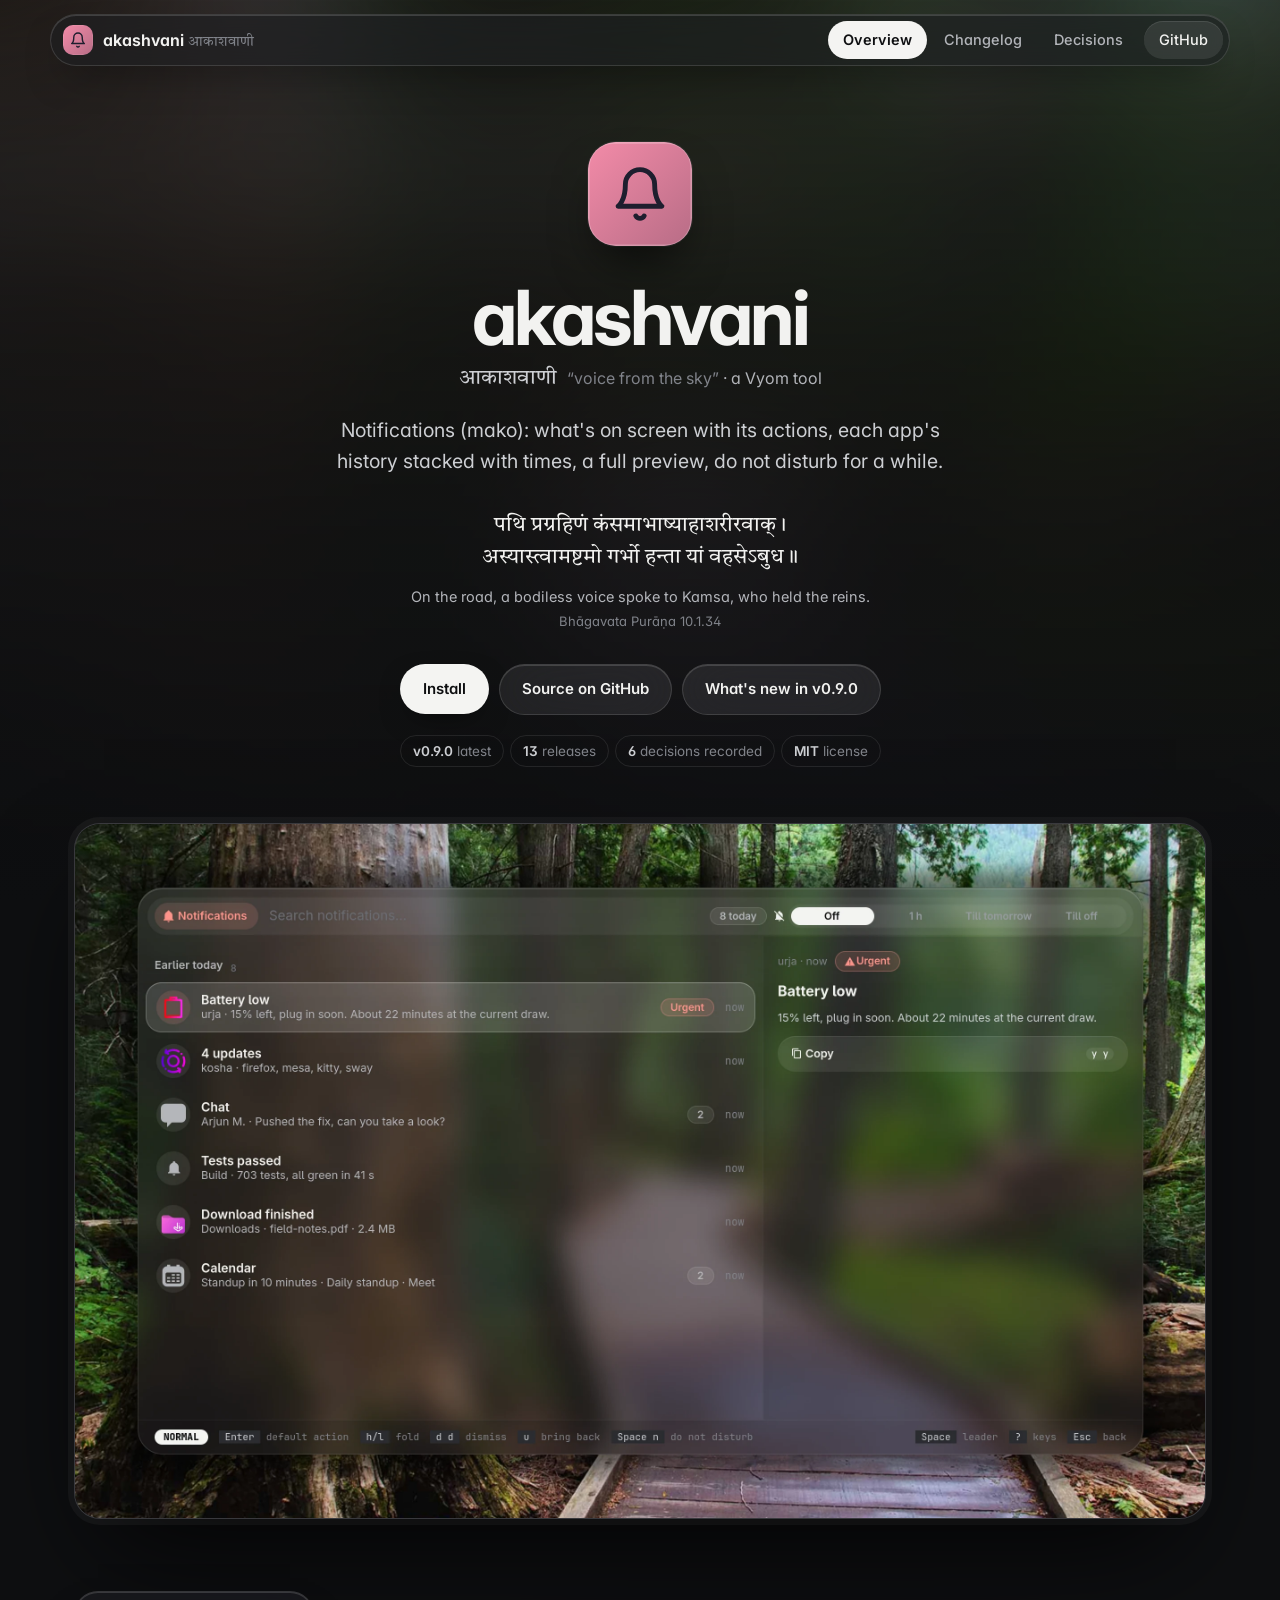
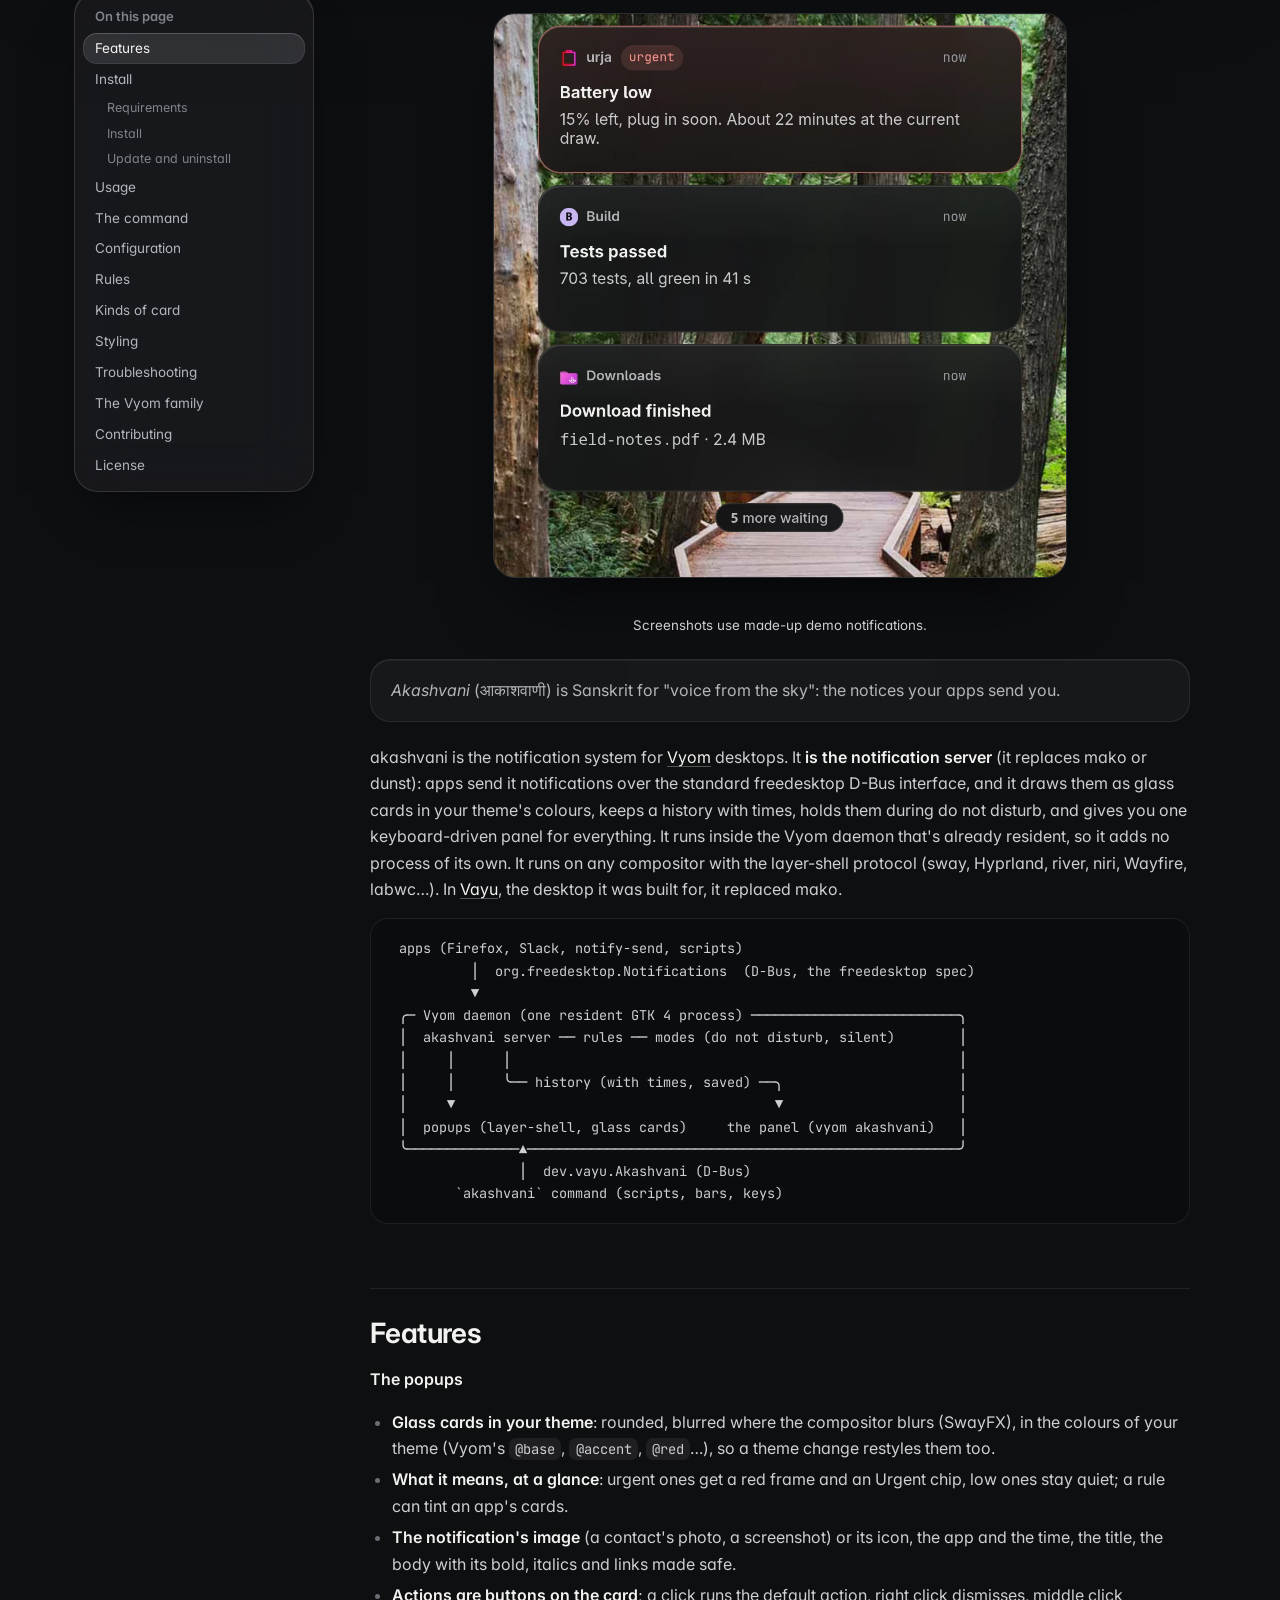
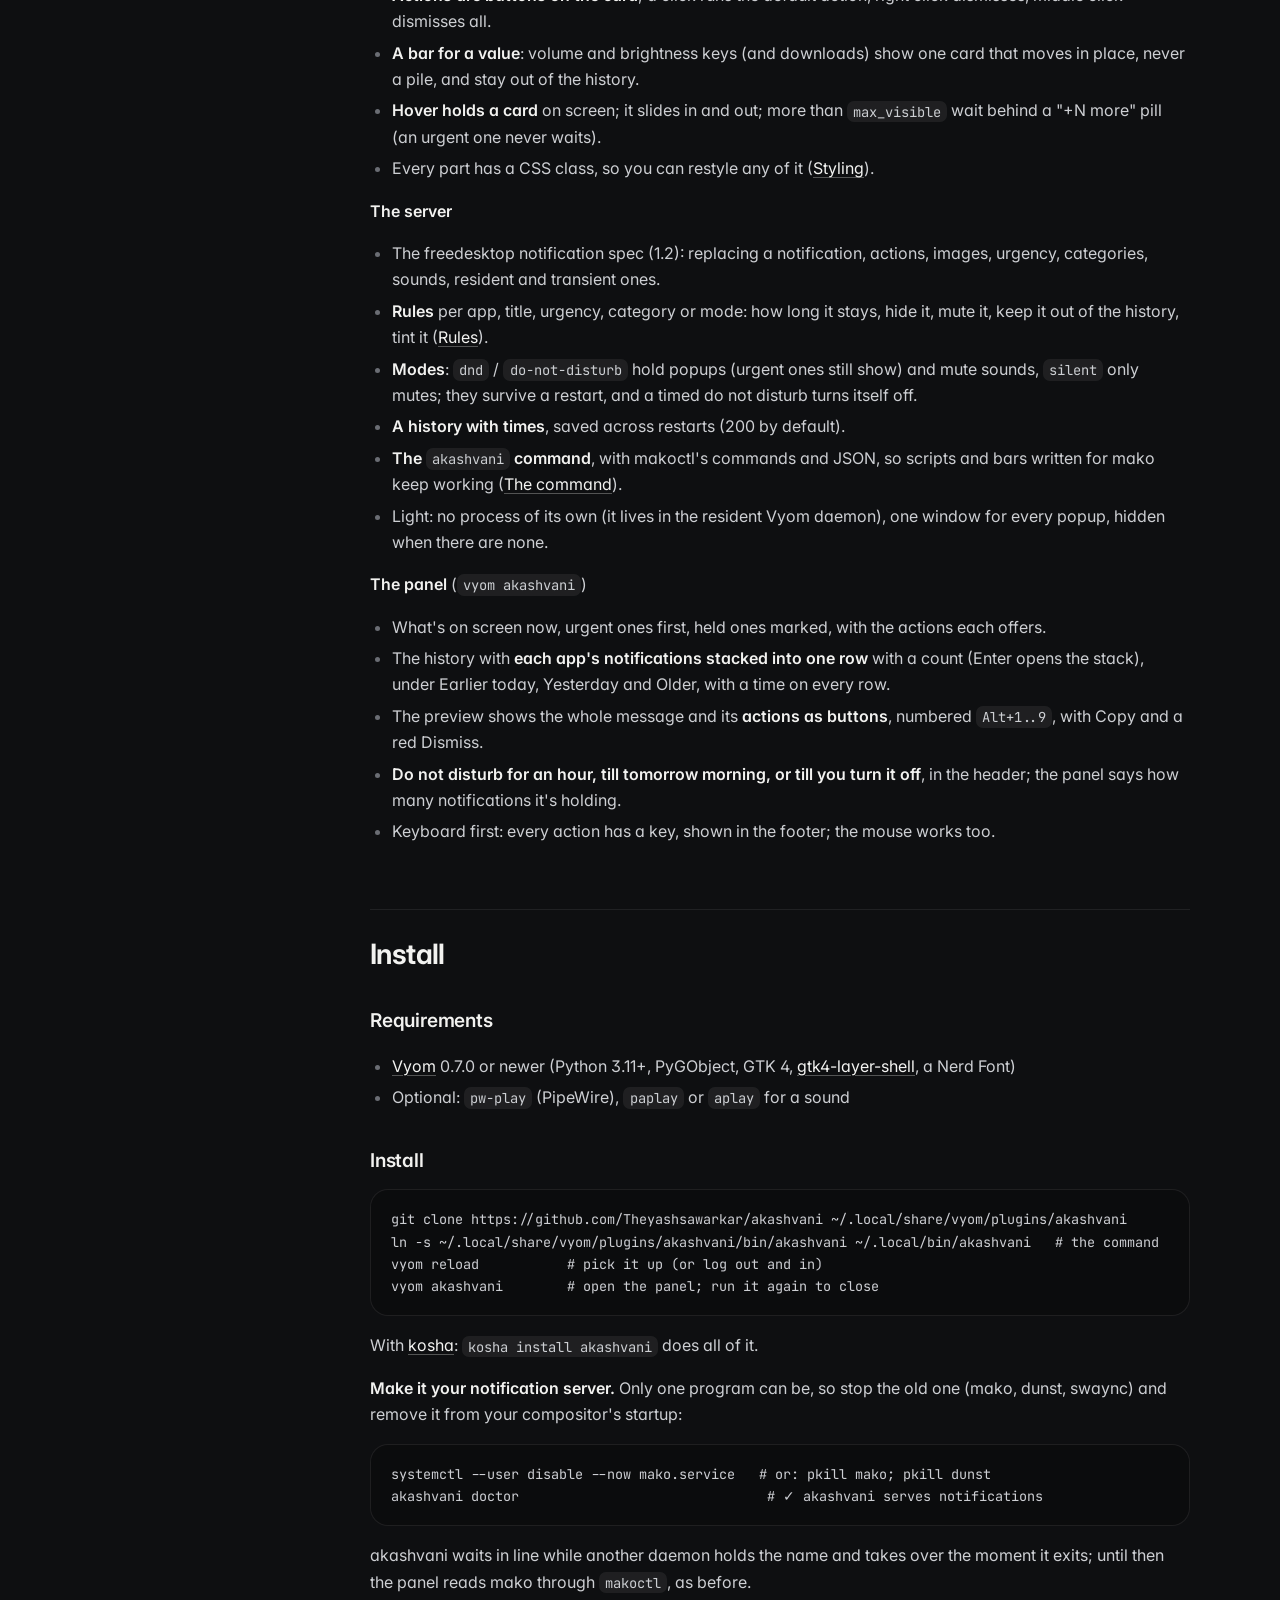
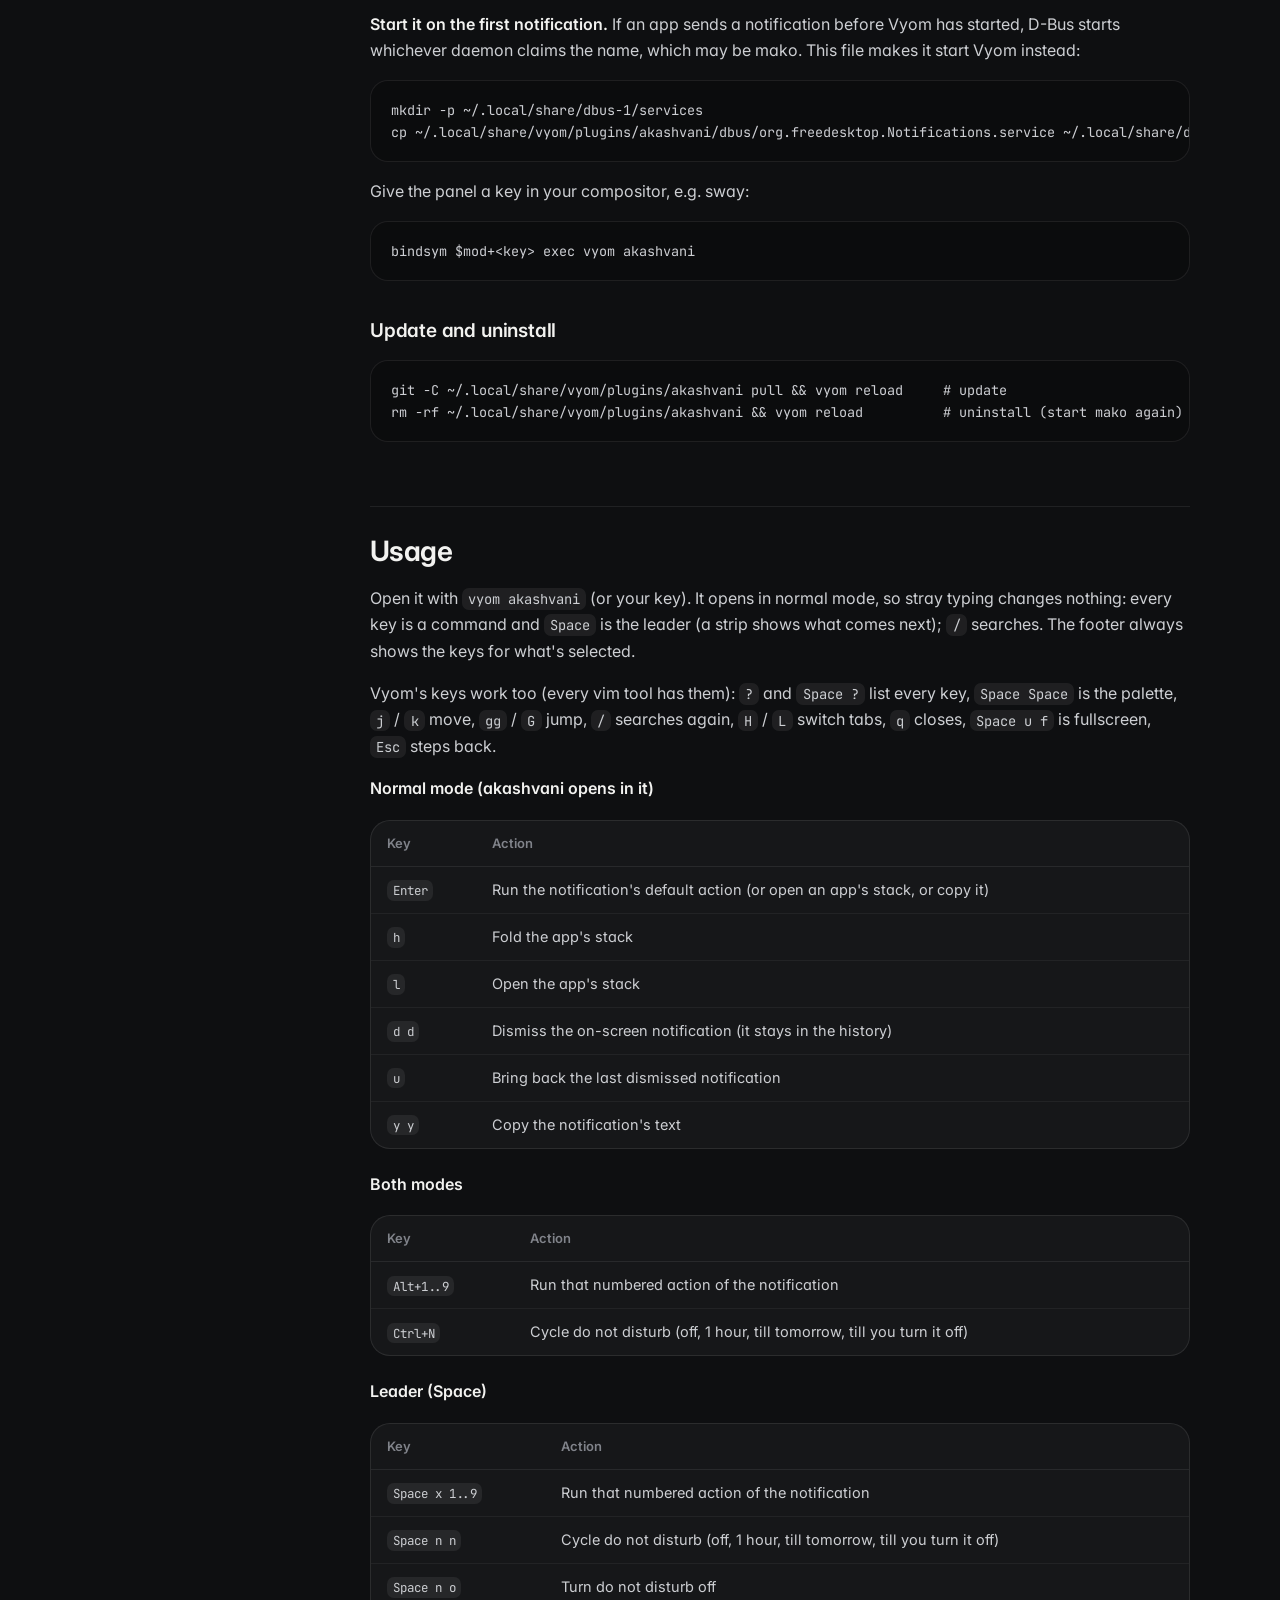
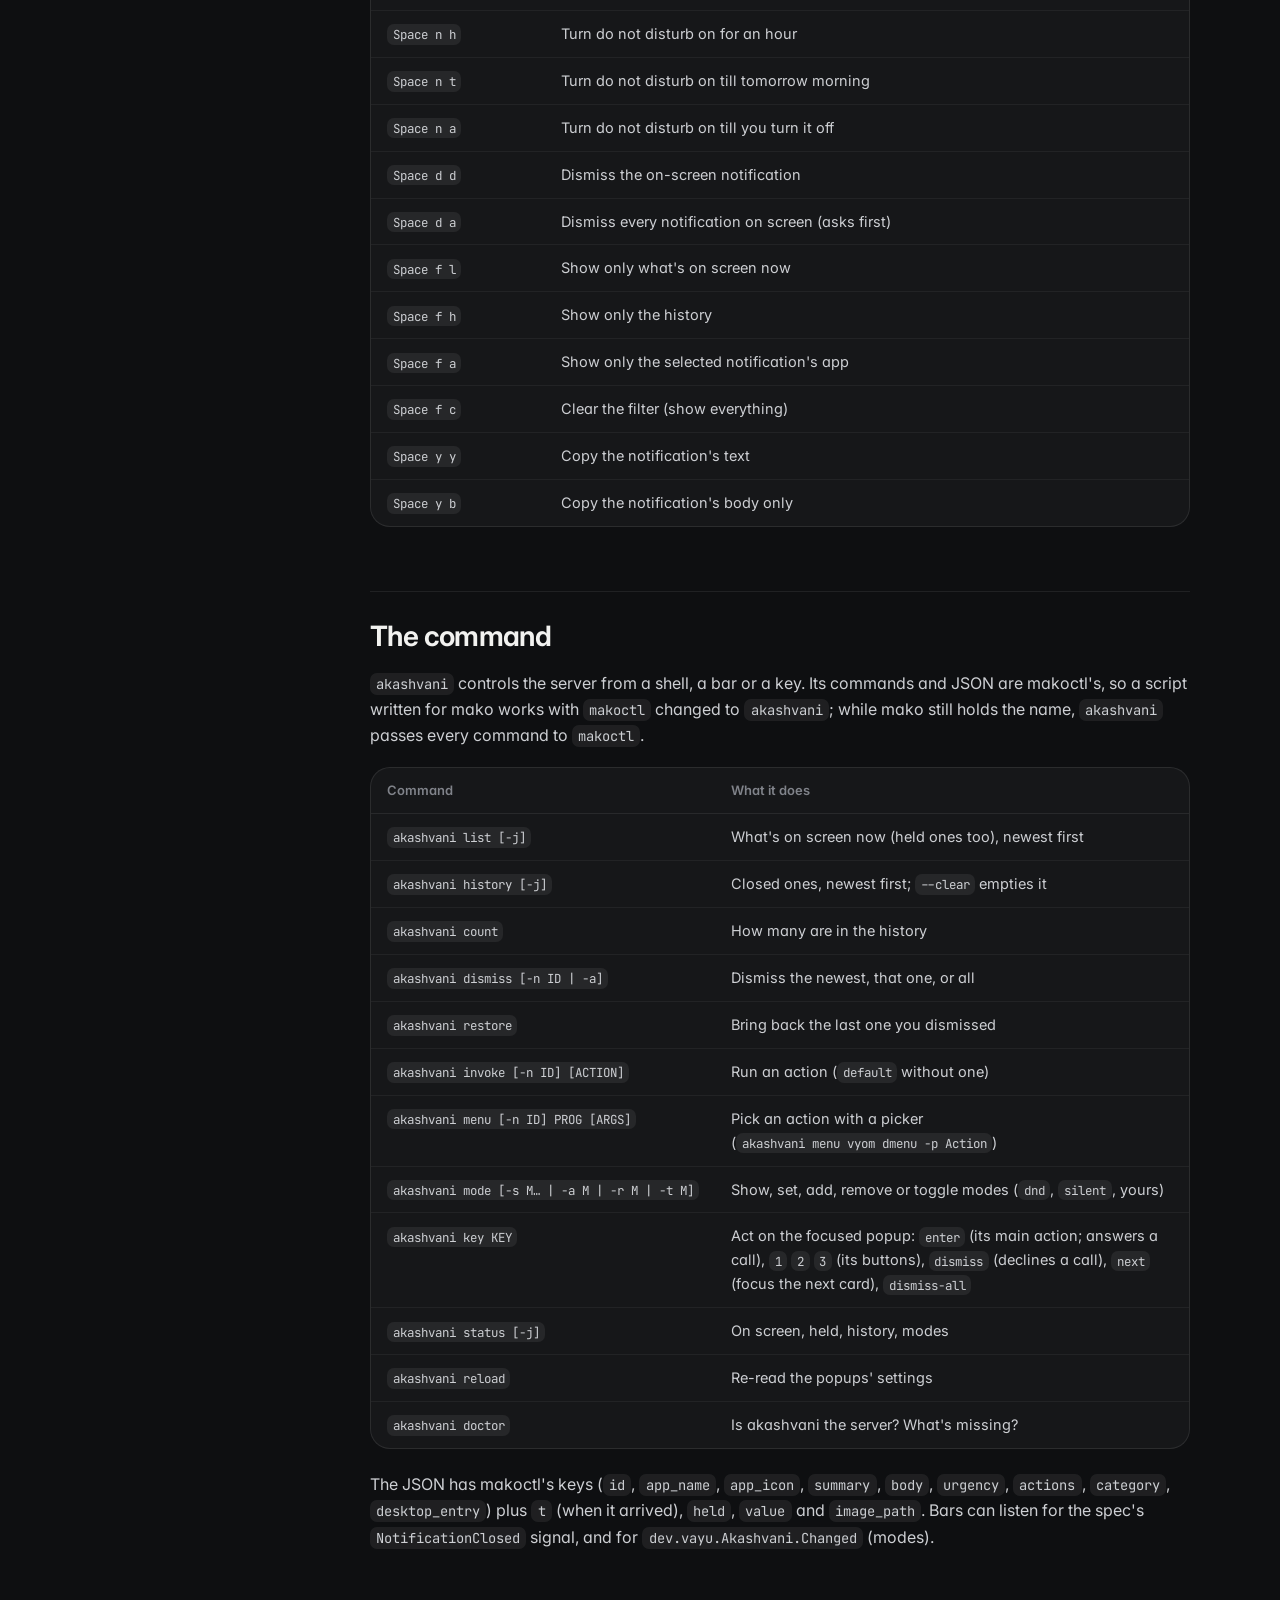
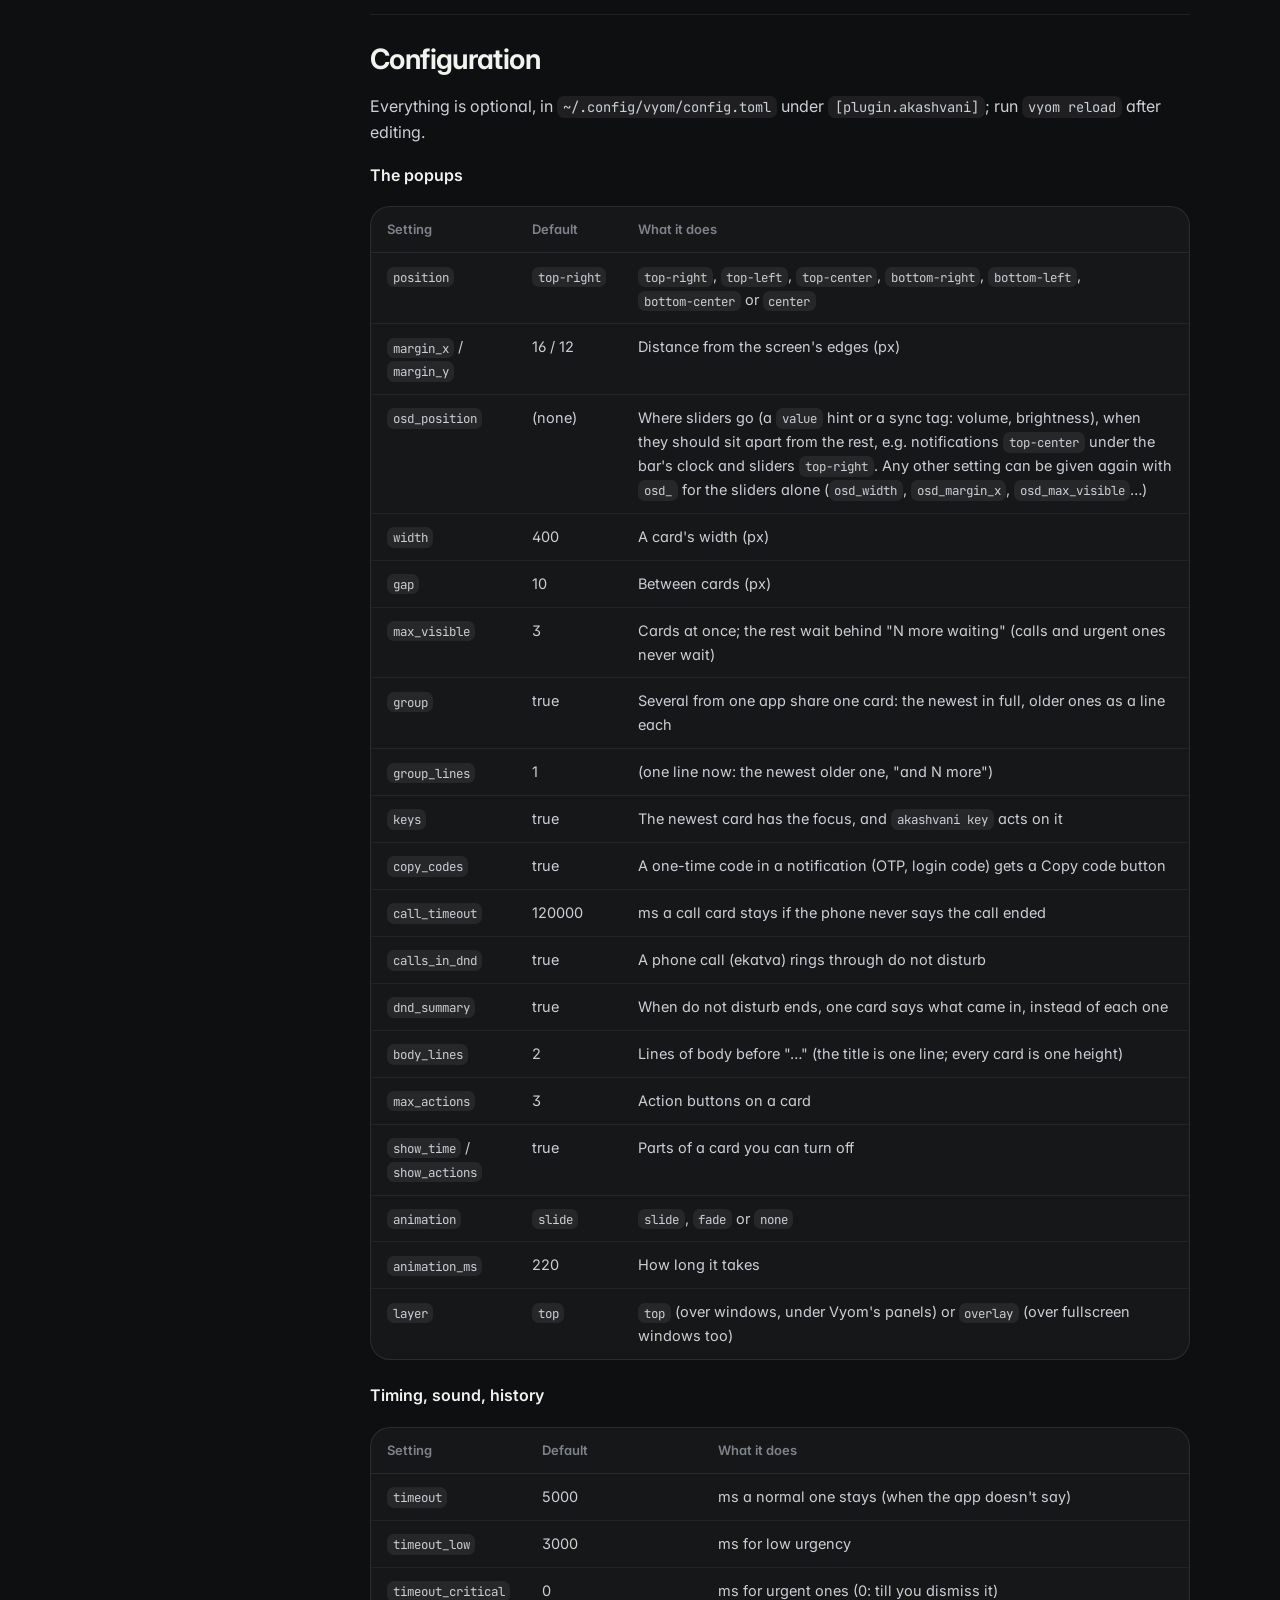
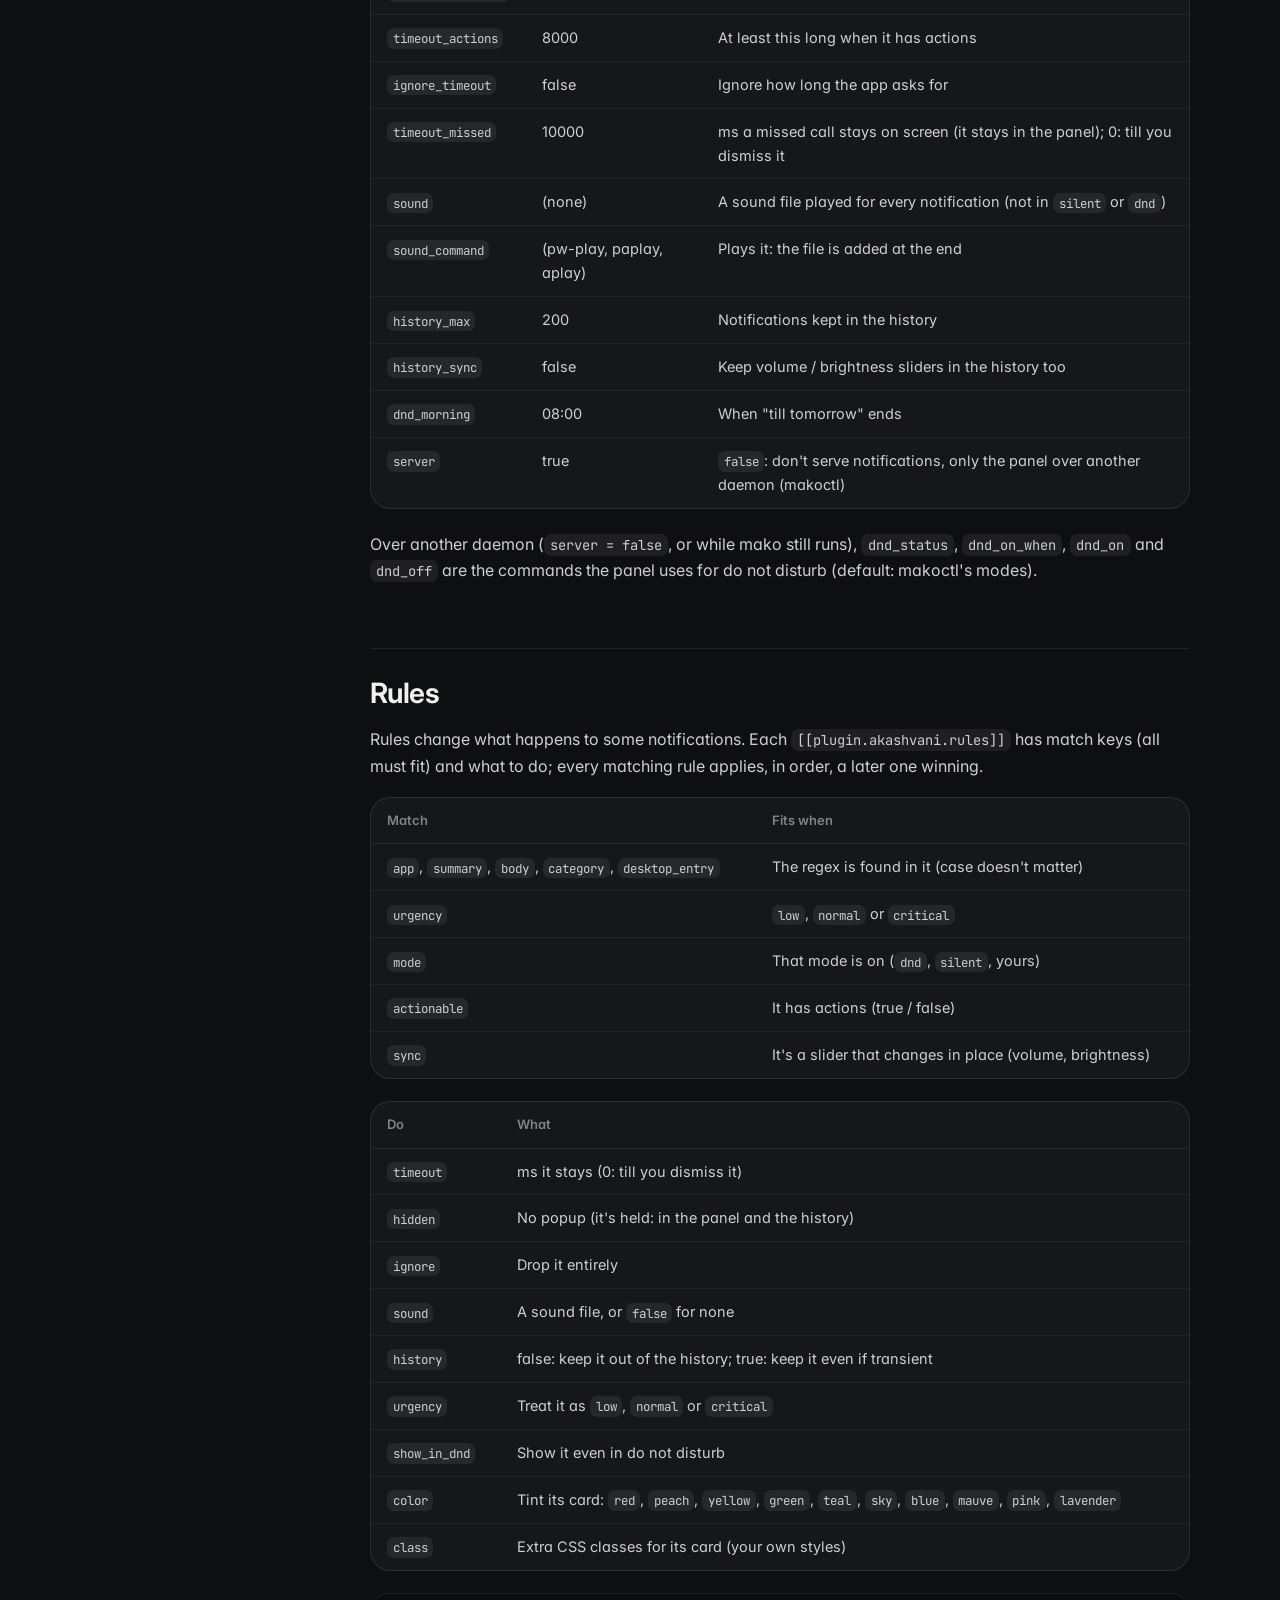
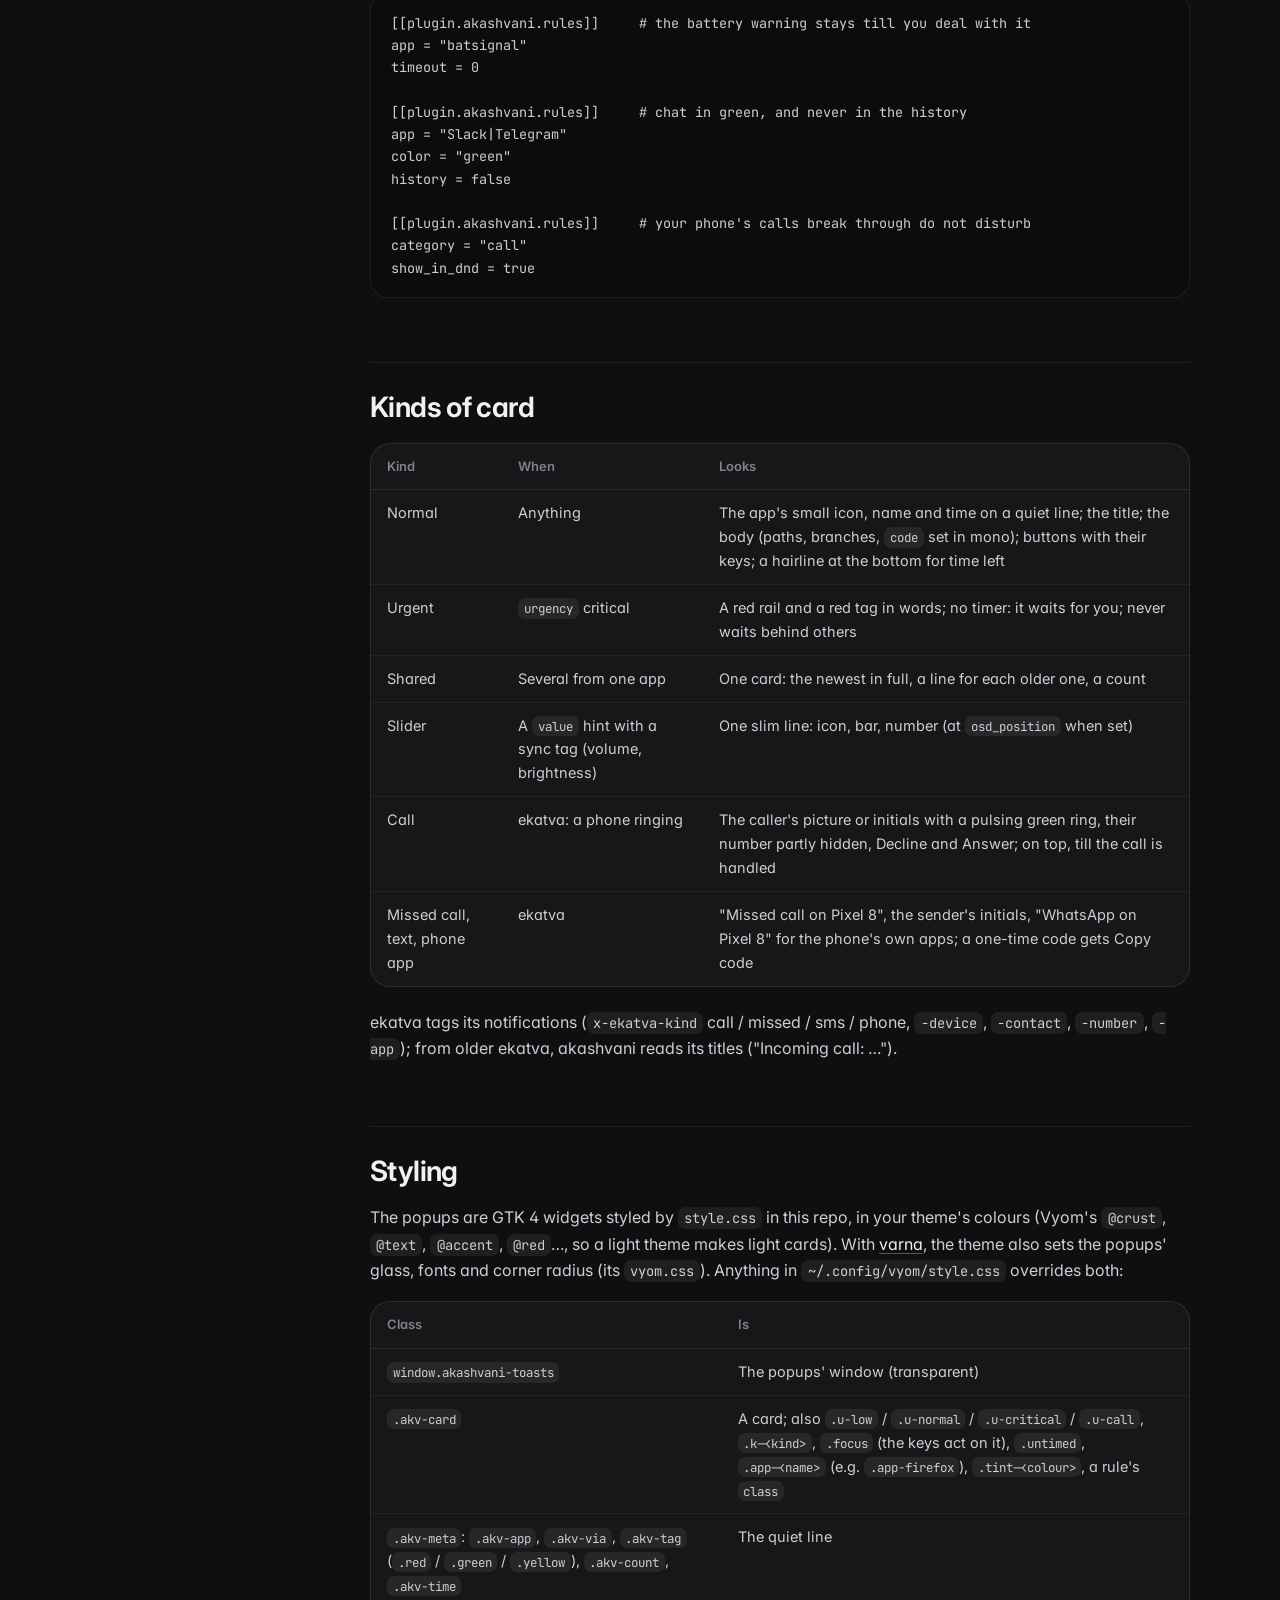
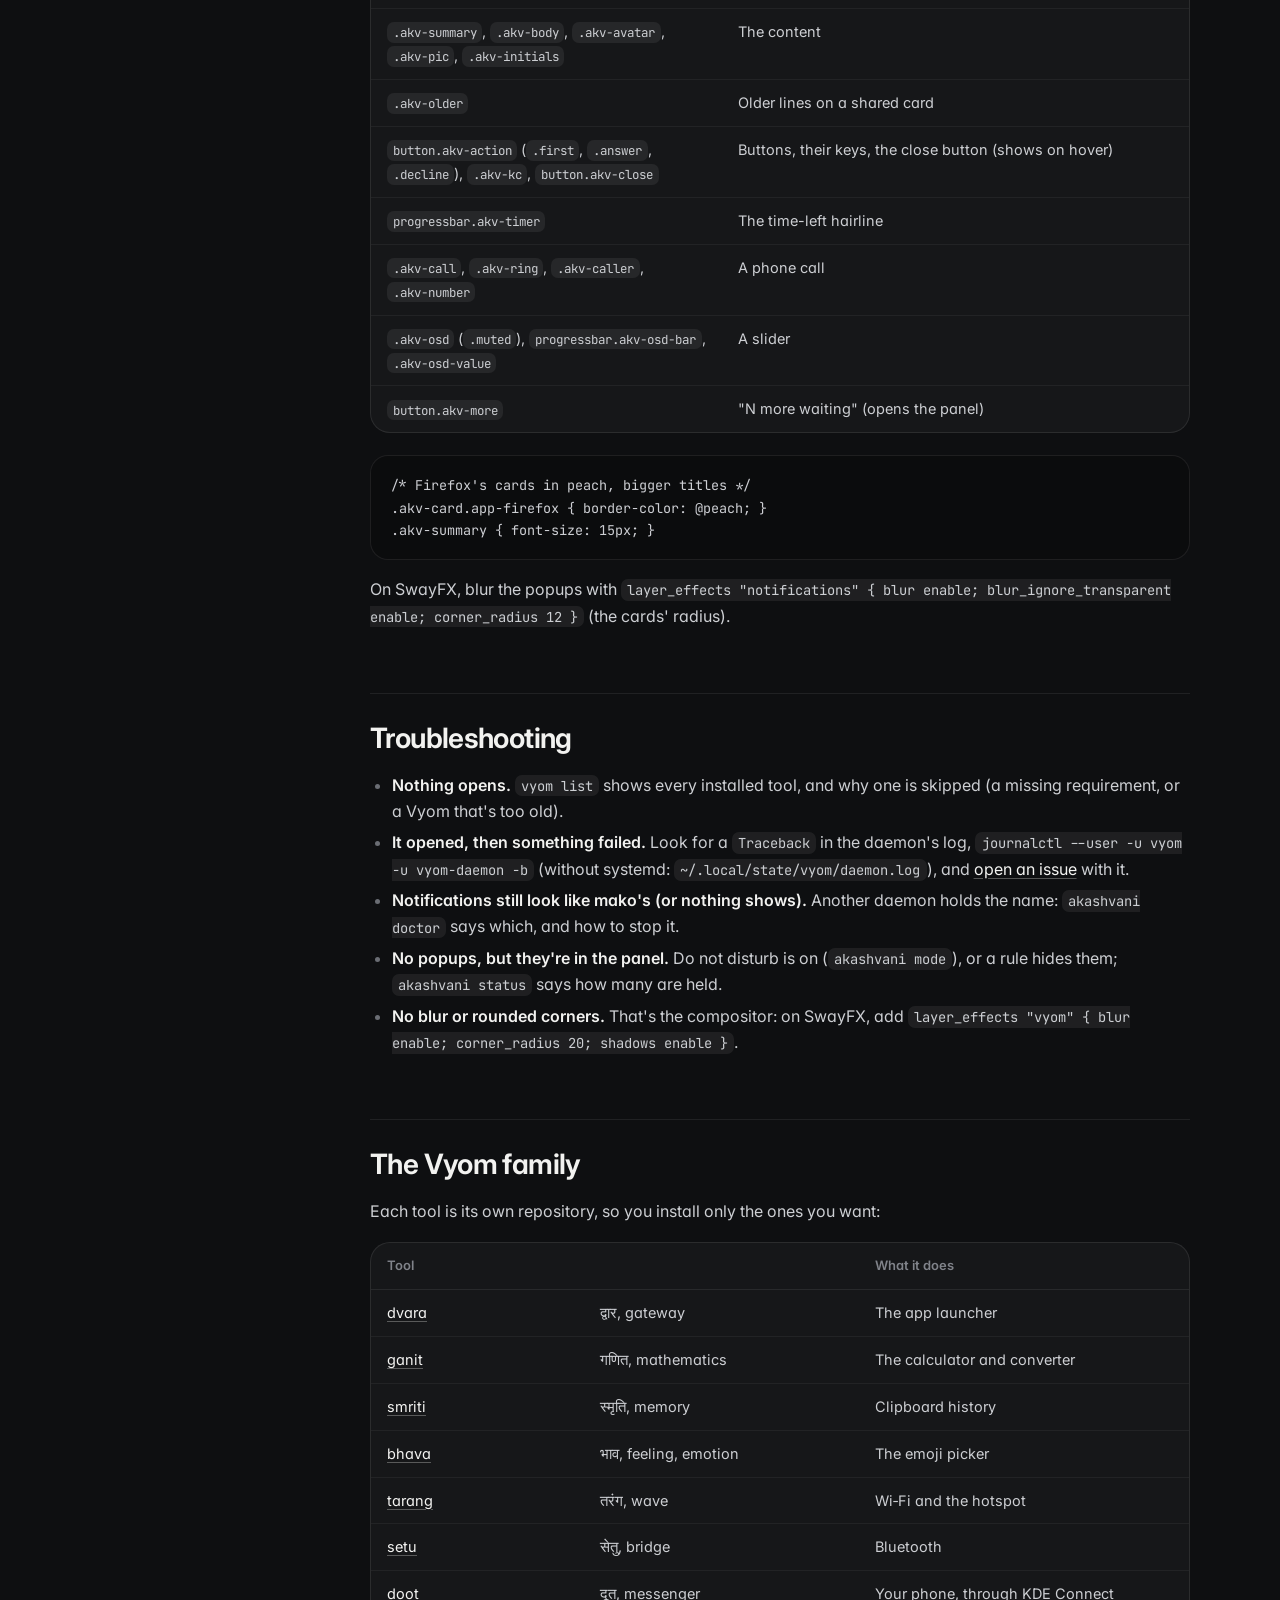
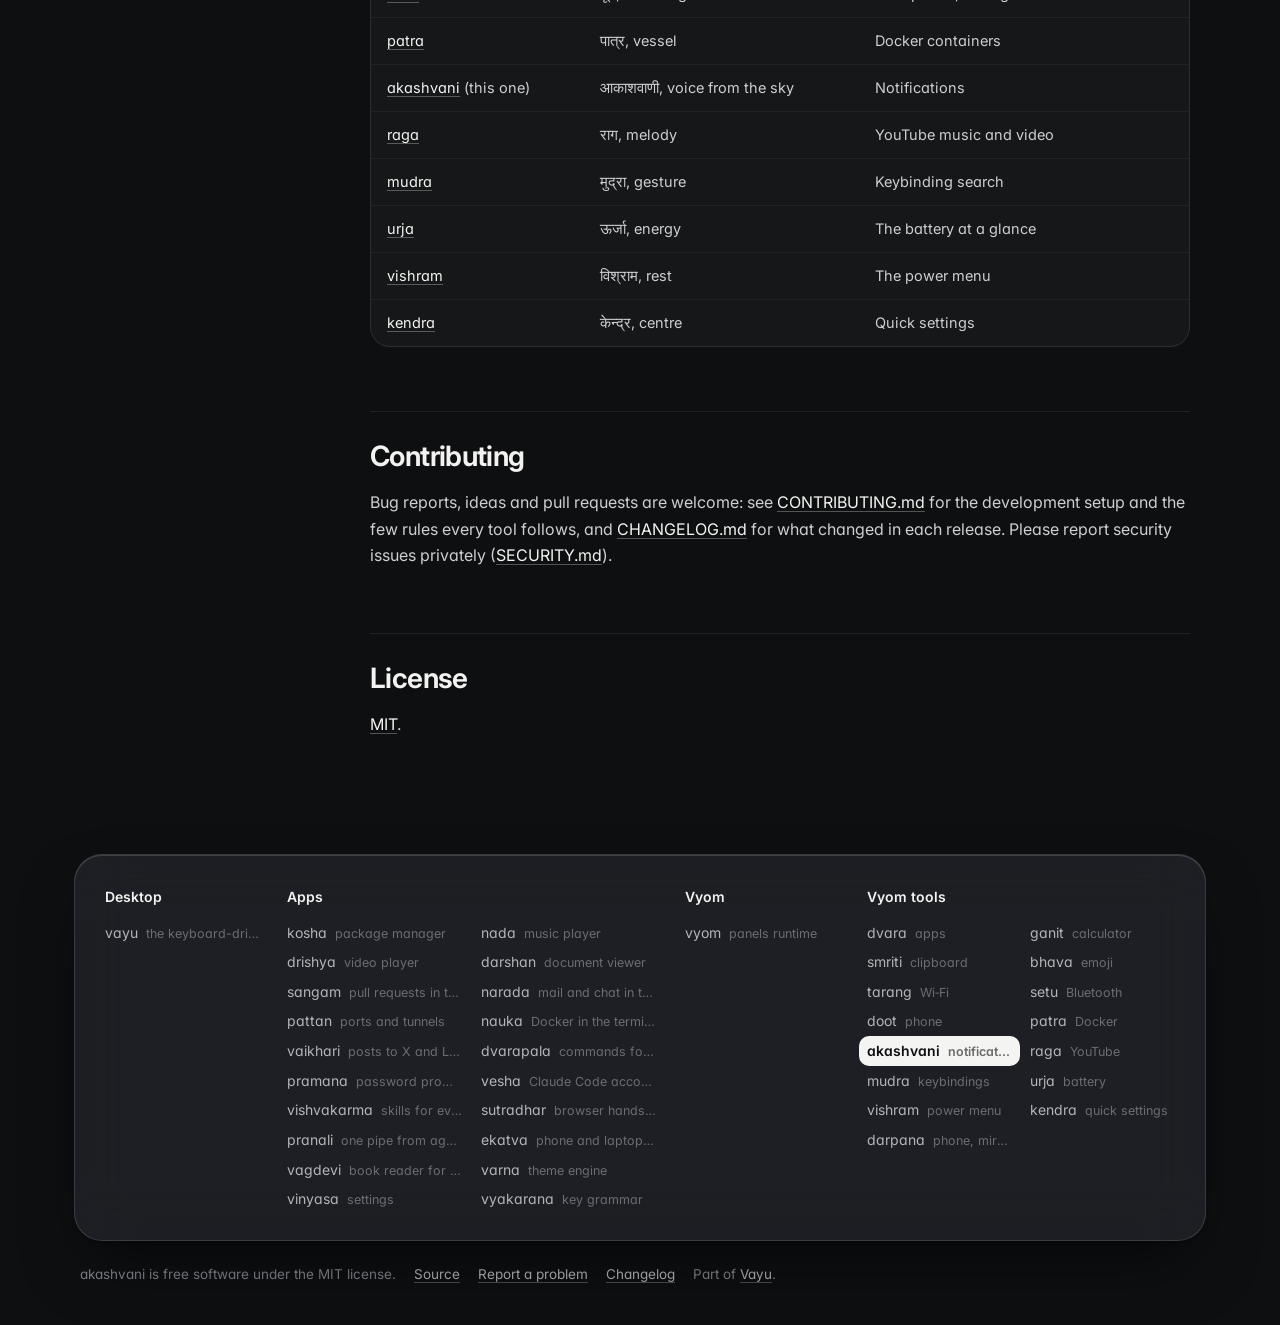
==== commit 42690eb9: "v0.9.0 Co-Authored-By: Claude Opus 5.5 <noreply@anthropic.com>" ====
--- a/docs/index.html
+++ b/docs/index.html
@@ -26,8 +26,8 @@
 <div class="sa"><b lang="sa">आकाशवाणी</b> <i>“voice from the sky”</i> · a Vyom tool</div>
 <p class="lead">Notifications (mako): what&#x27;s on screen with its actions, each app&#x27;s history stacked with times, a full preview, do not disturb for a while.</p>
 <figure class="shloka"><p lang="sa">पथि प्रग्रहिणं कंसमाभाष्याहाशरीरवाक् ।<br>अस्यास्त्वामष्टमो गर्भो हन्ता यां वहसेऽबुध ॥</p><figcaption>On the road, a bodiless voice spoke to Kamsa, who held the reins. <cite>Bhāgavata Purāṇa 10.1.34</cite></figcaption></figure>
-<div class="cta"><a class="btn primary" href="#install">Install</a><a class="btn" href="https://github.com/Theyashsawarkar/akashvani">Source on GitHub</a><a class="btn" href="changelog.html">What's new in v0.8.0</a></div>
-<div class="meta"><span><b>v0.8.0</b> latest</span><span><b>12</b> releases</span><span><b>6</b> decisions recorded</span><span><b>MIT</b> license</span></div>
+<div class="cta"><a class="btn primary" href="#install">Install</a><a class="btn" href="https://github.com/Theyashsawarkar/akashvani">Source on GitHub</a><a class="btn" href="changelog.html">What's new in v0.9.0</a></div>
+<div class="meta"><span><b>v0.9.0</b> latest</span><span><b>13</b> releases</span><span><b>6</b> decisions recorded</span><span><b>MIT</b> license</span></div>
 </header>
 <figure class="shot"><img src="assets/screenshots/akashvani.webp" alt="akashvani: today's notifications as rows, an urgent battery warning first with a red Urgent chip, each app's notifications stacked with a count; the picked one's preview with Copy; do not disturb as a switch in the header" fetchpriority="high"></figure>
 <div class="wrap"><aside class="toc"><b>On this page</b><a class="l2" href="#features">Features</a><a class="l2" href="#install">Install</a><a class="l3" href="#requirements">Requirements</a><a class="l3" href="#install">Install</a><a class="l3" href="#update-and-uninstall">Update and uninstall</a><a class="l2" href="#usage">Usage</a><a class="l2" href="#the-command">The command</a><a class="l2" href="#configuration">Configuration</a><a class="l2" href="#rules">Rules</a><a class="l2" href="#kinds-of-card">Kinds of card</a><a class="l2" href="#styling">Styling</a><a class="l2" href="#troubleshooting">Troubleshooting</a><a class="l2" href="#the-vyom-family">The Vyom family</a><a class="l2" href="#contributing">Contributing</a><a class="l2" href="#license">License</a></aside><article>
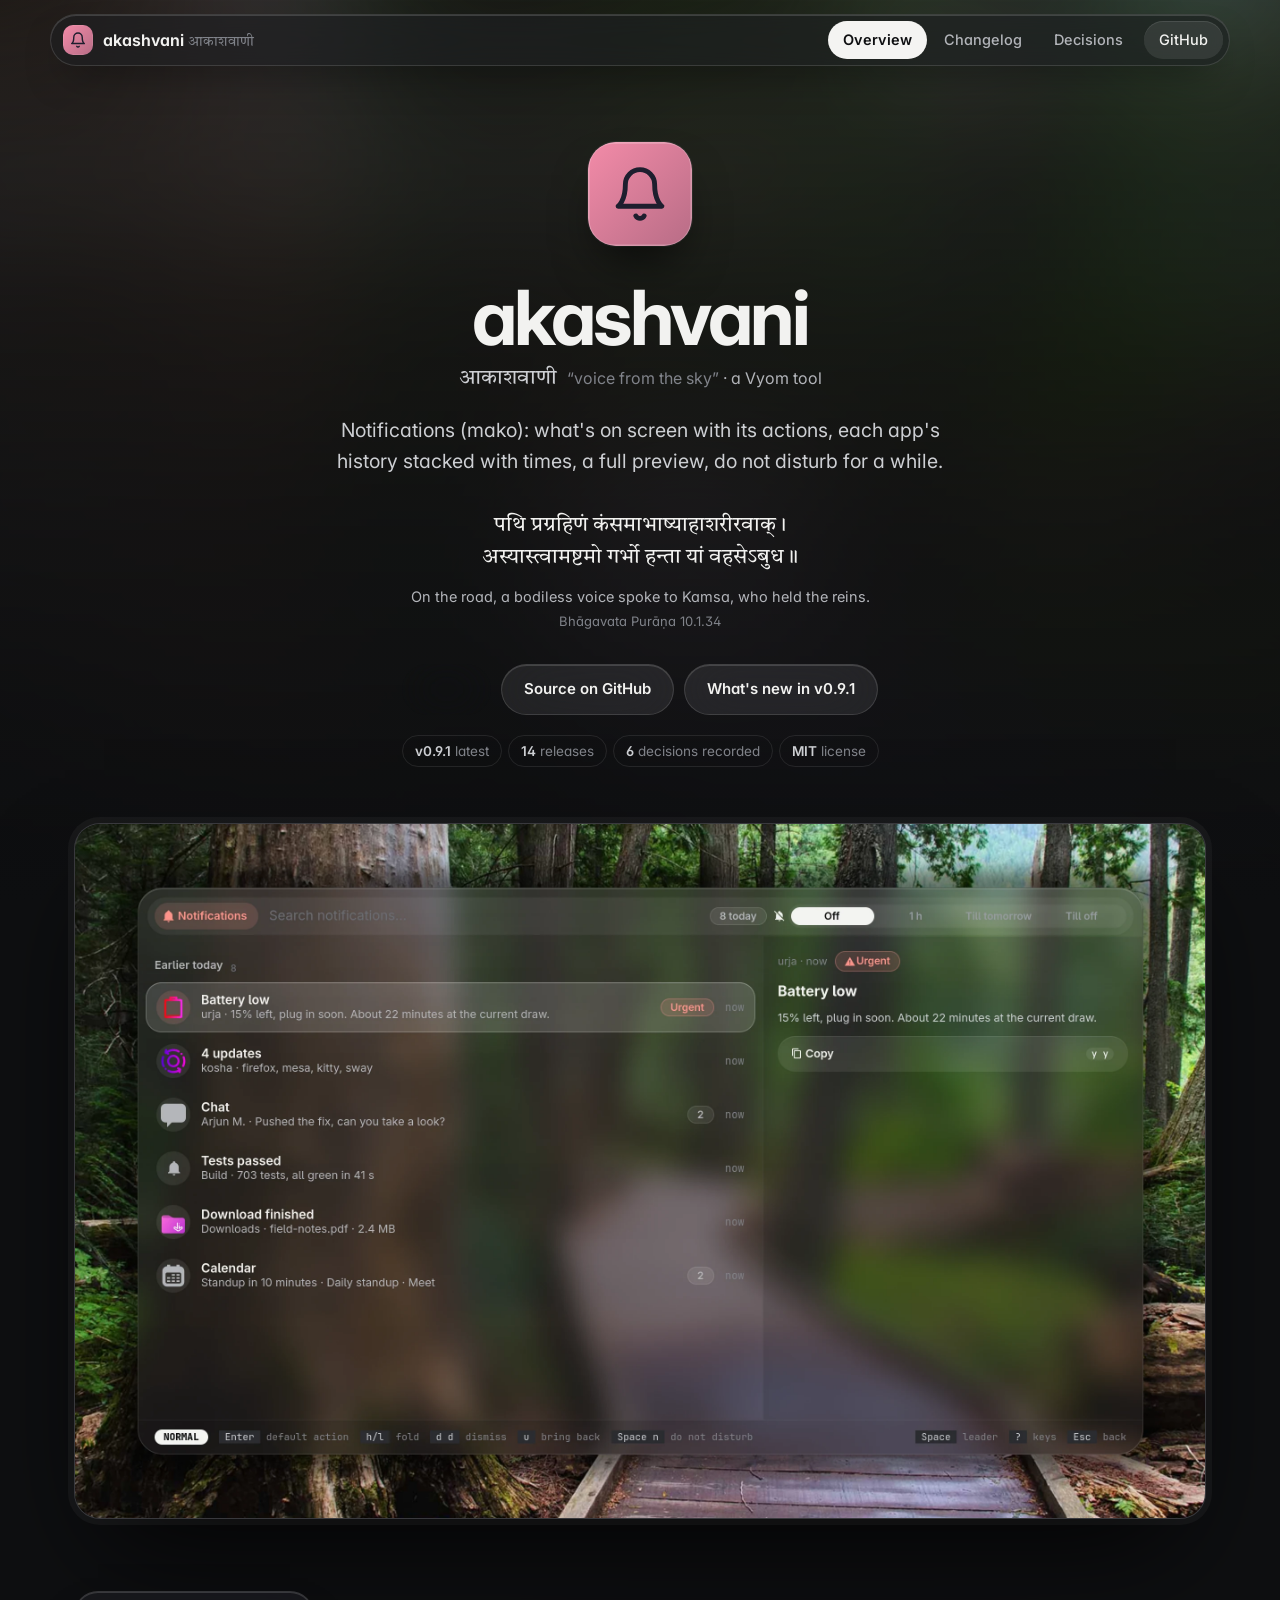
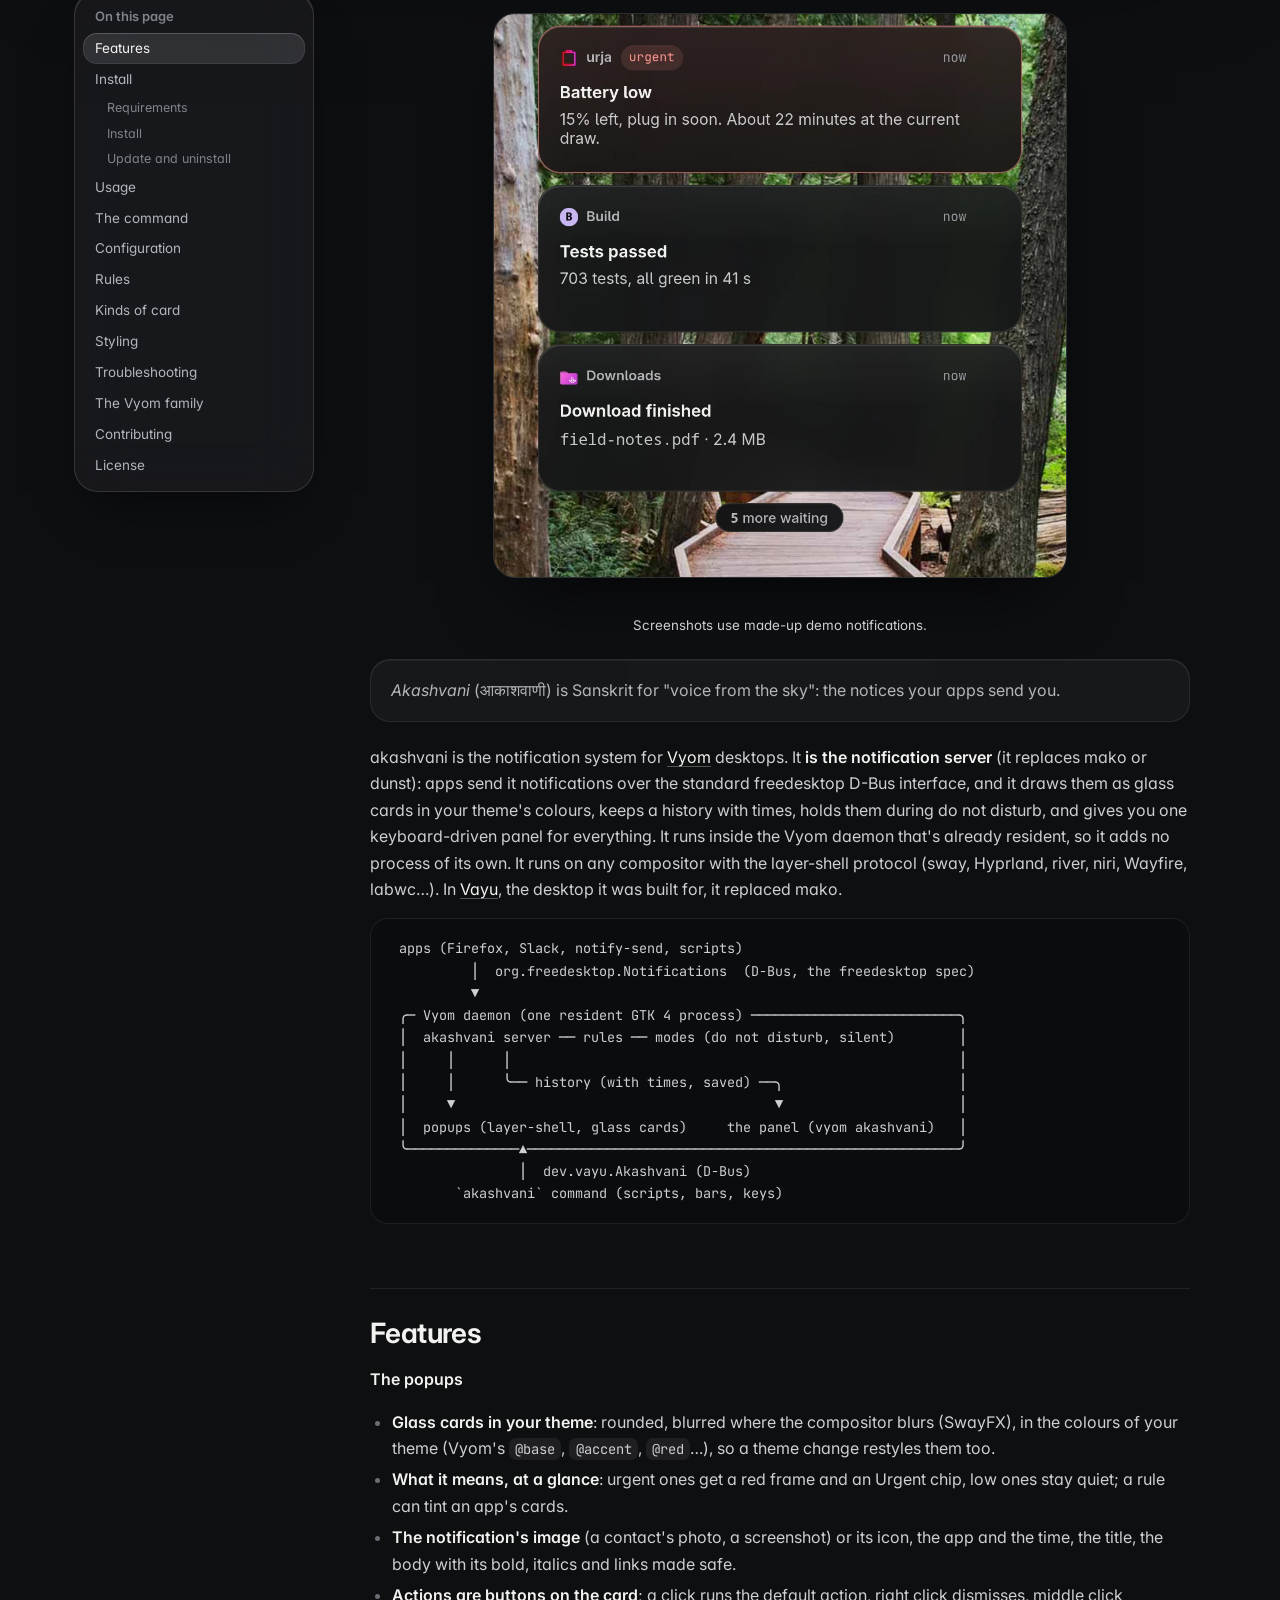
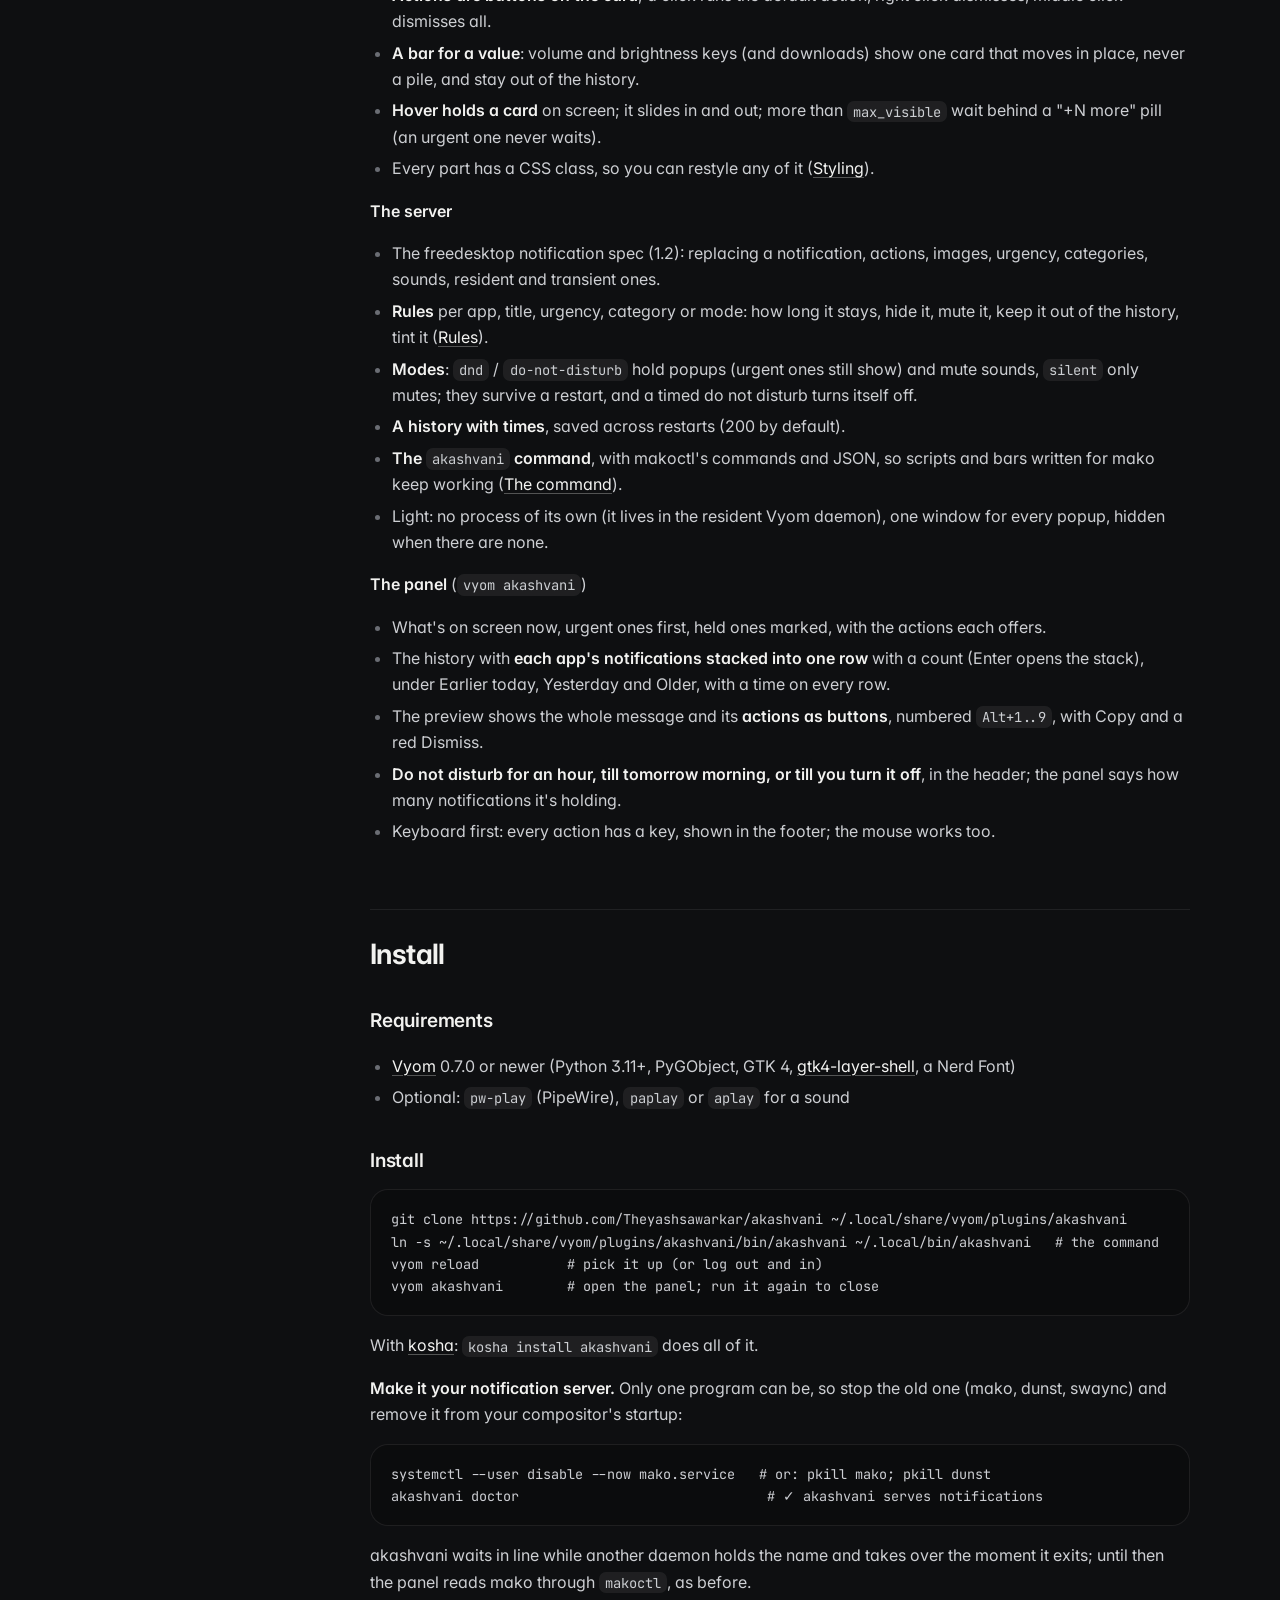
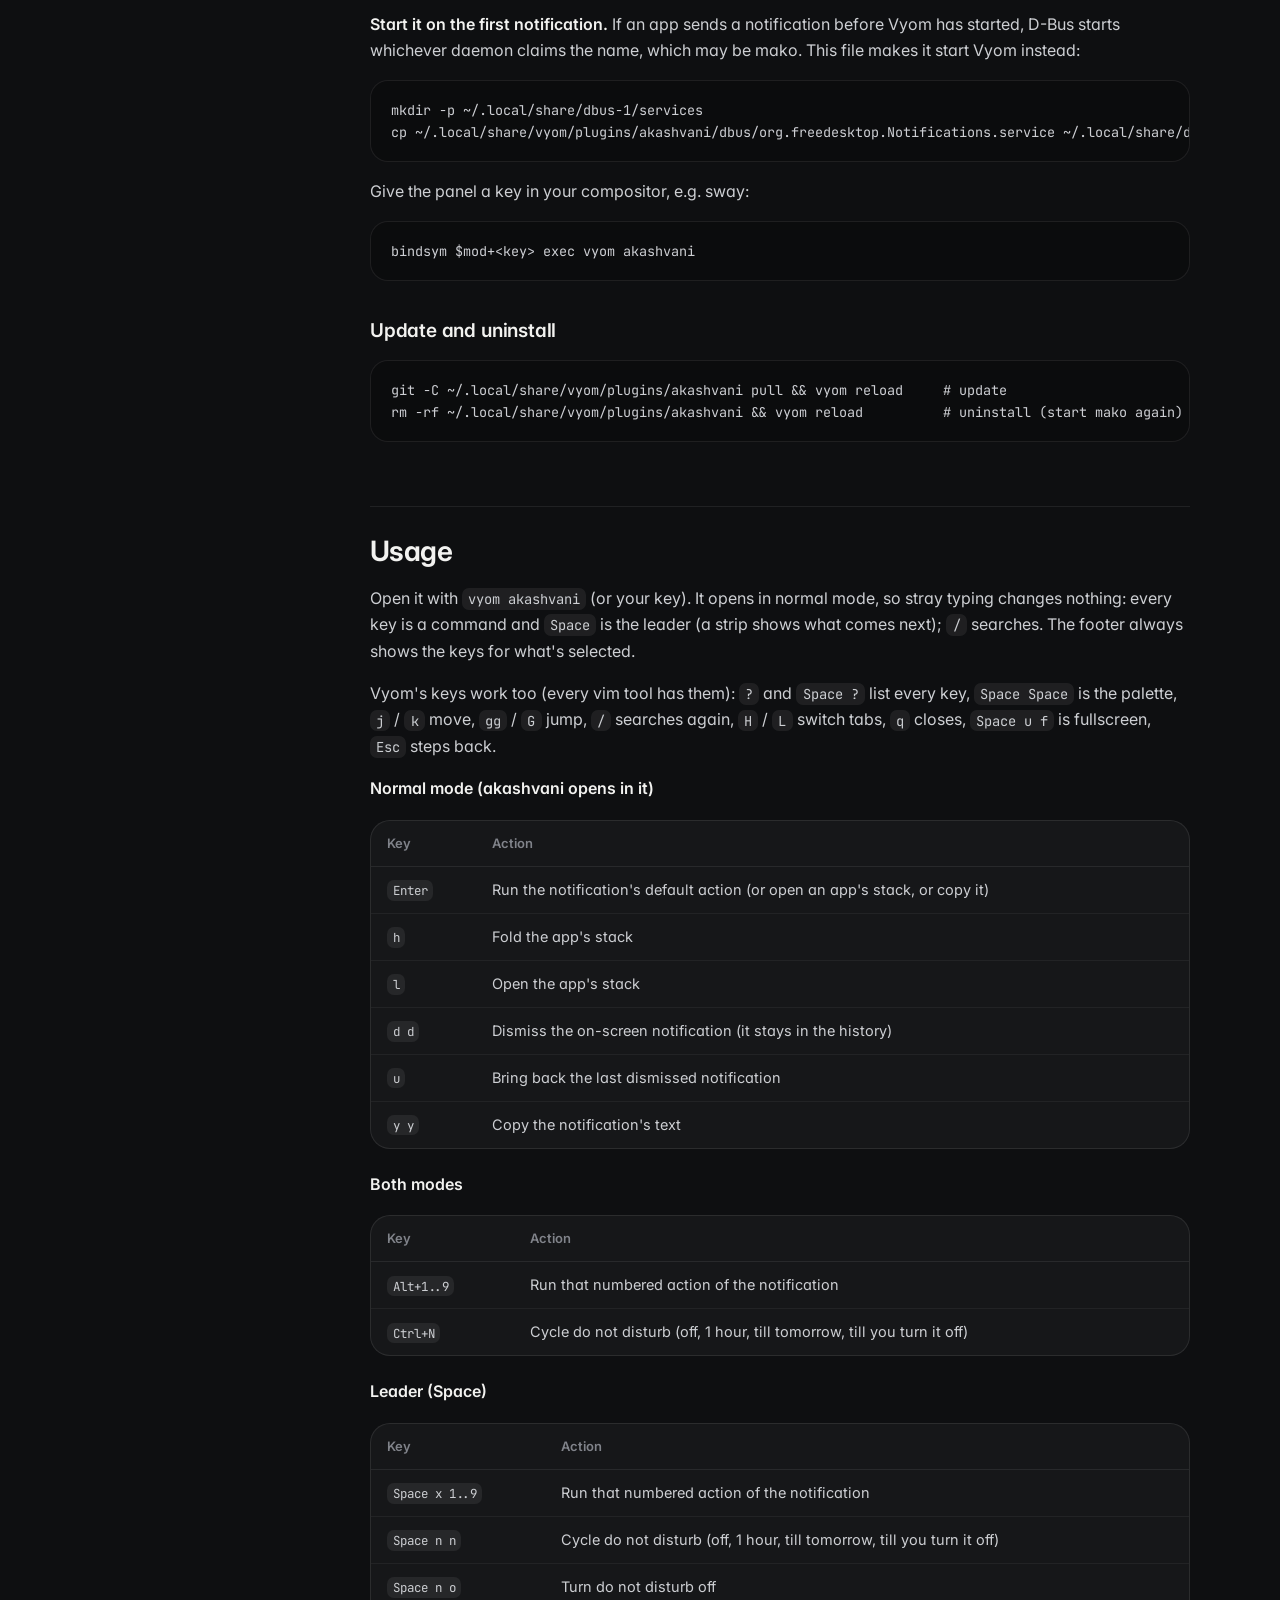
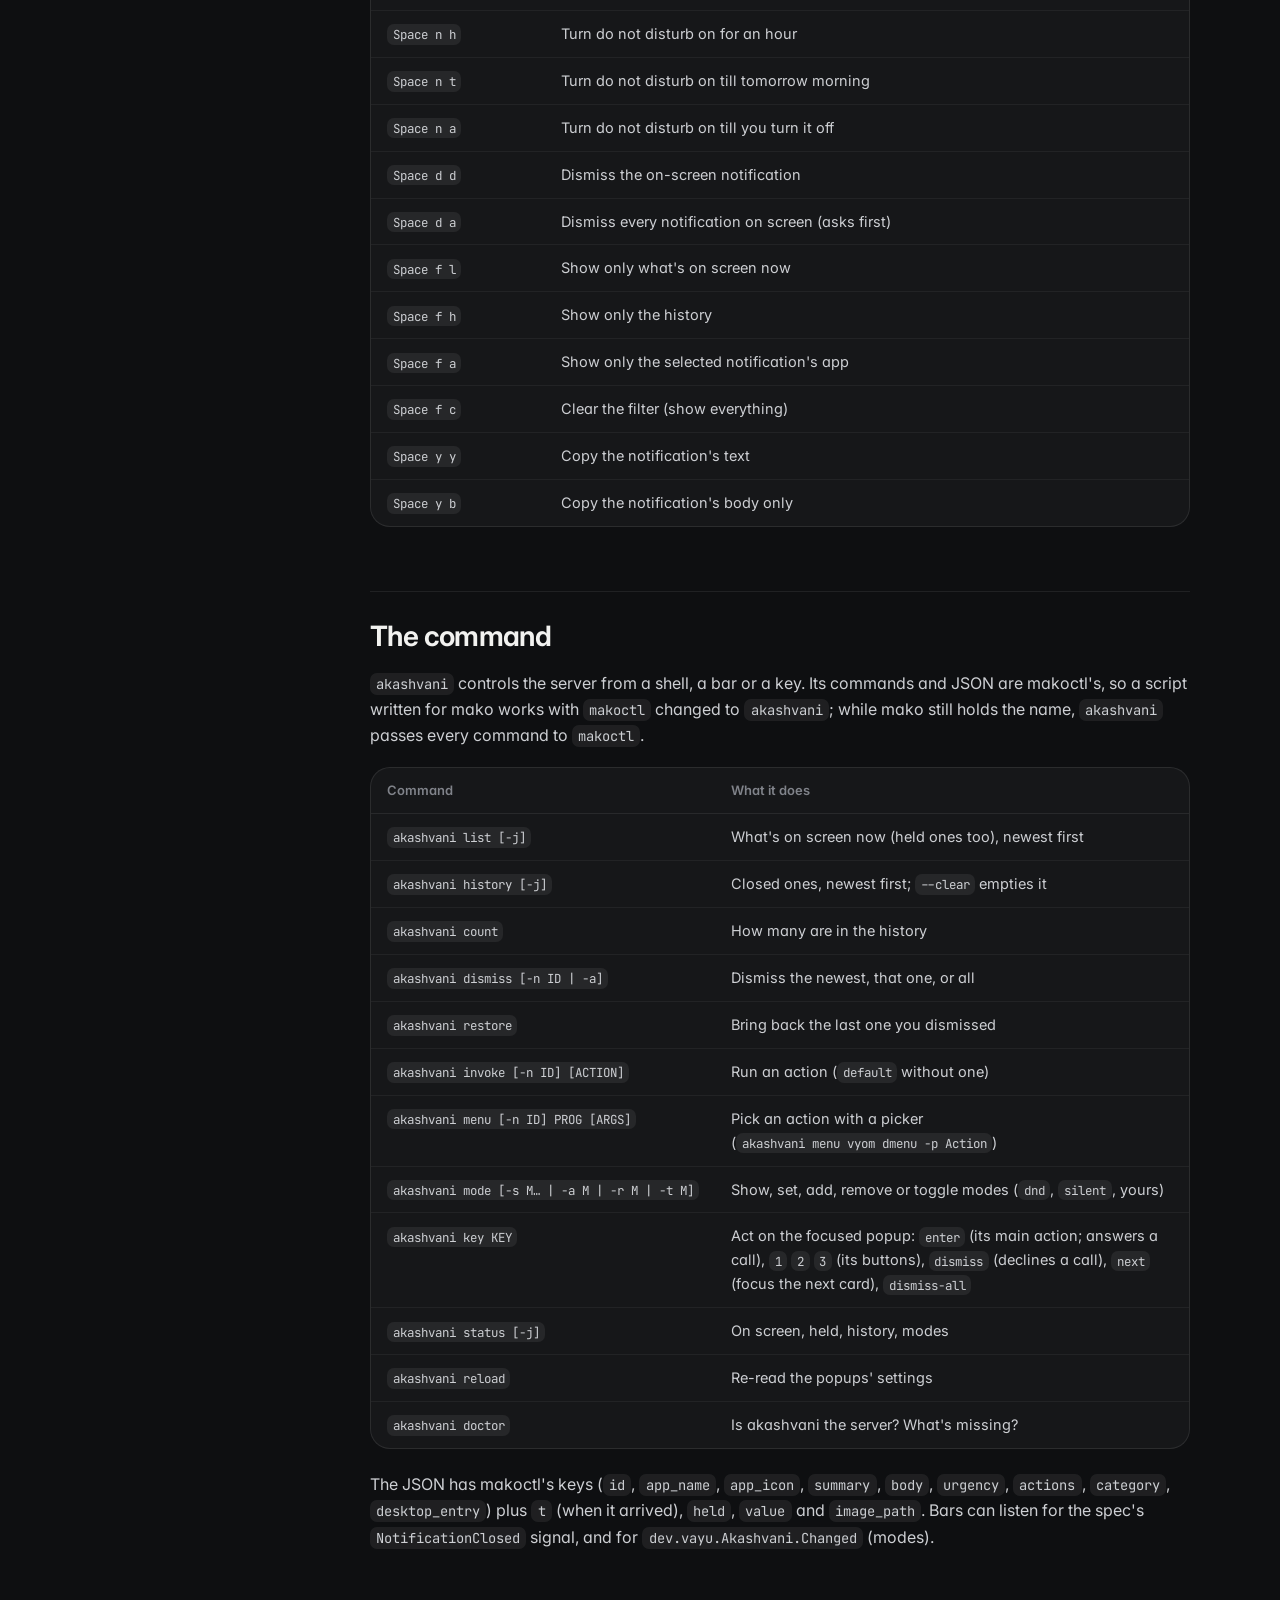
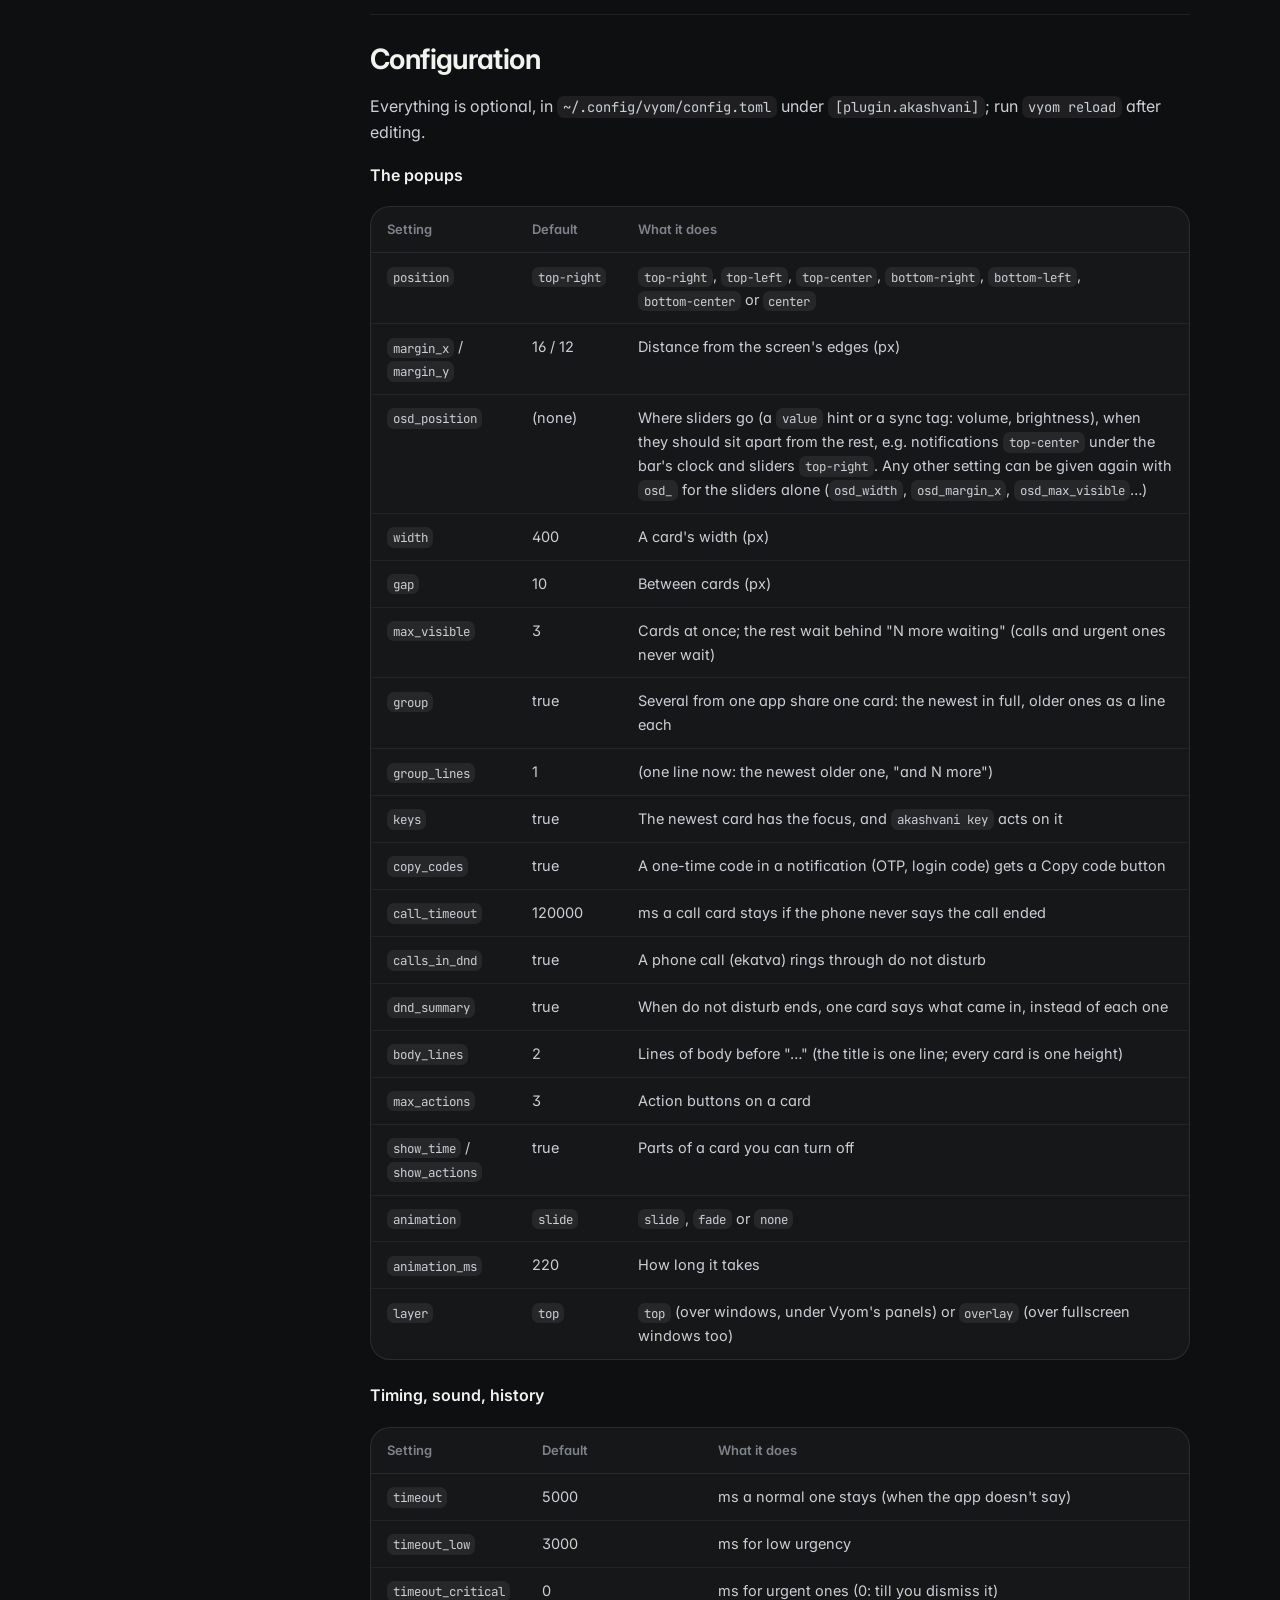
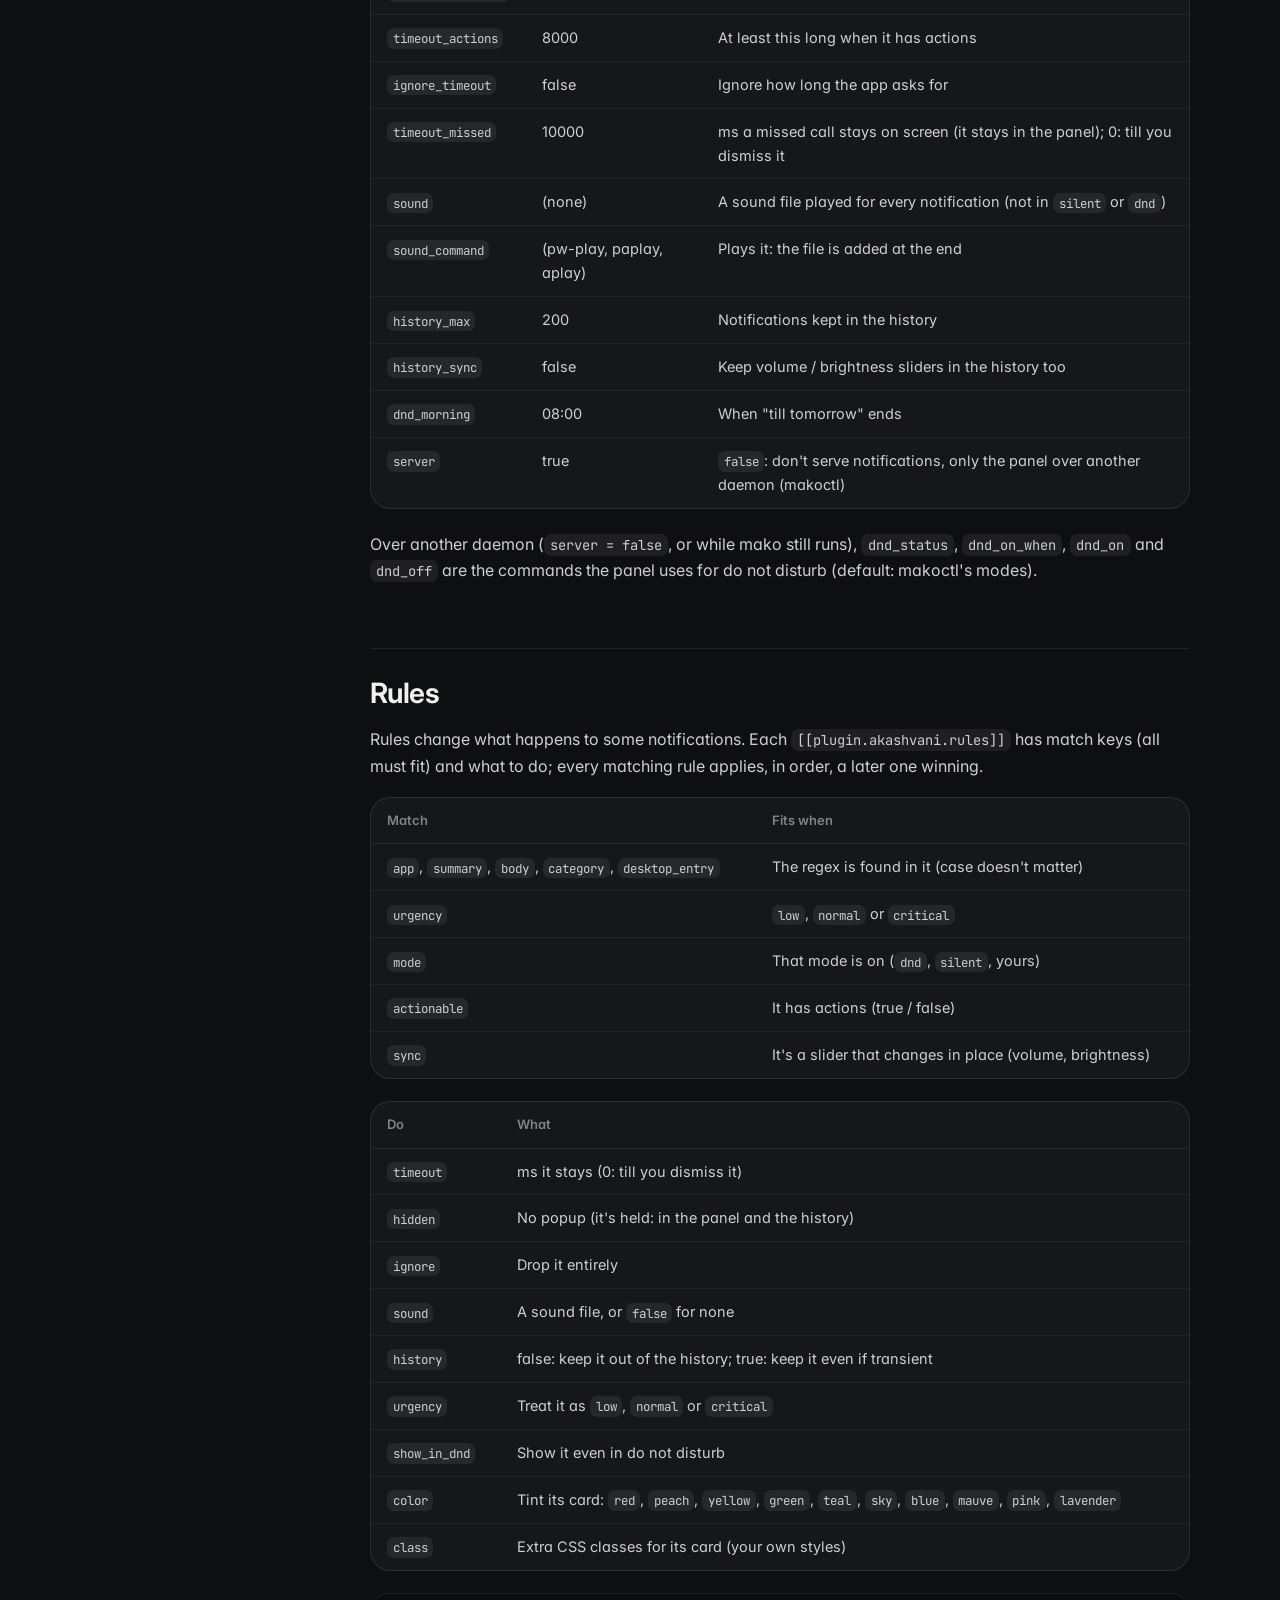
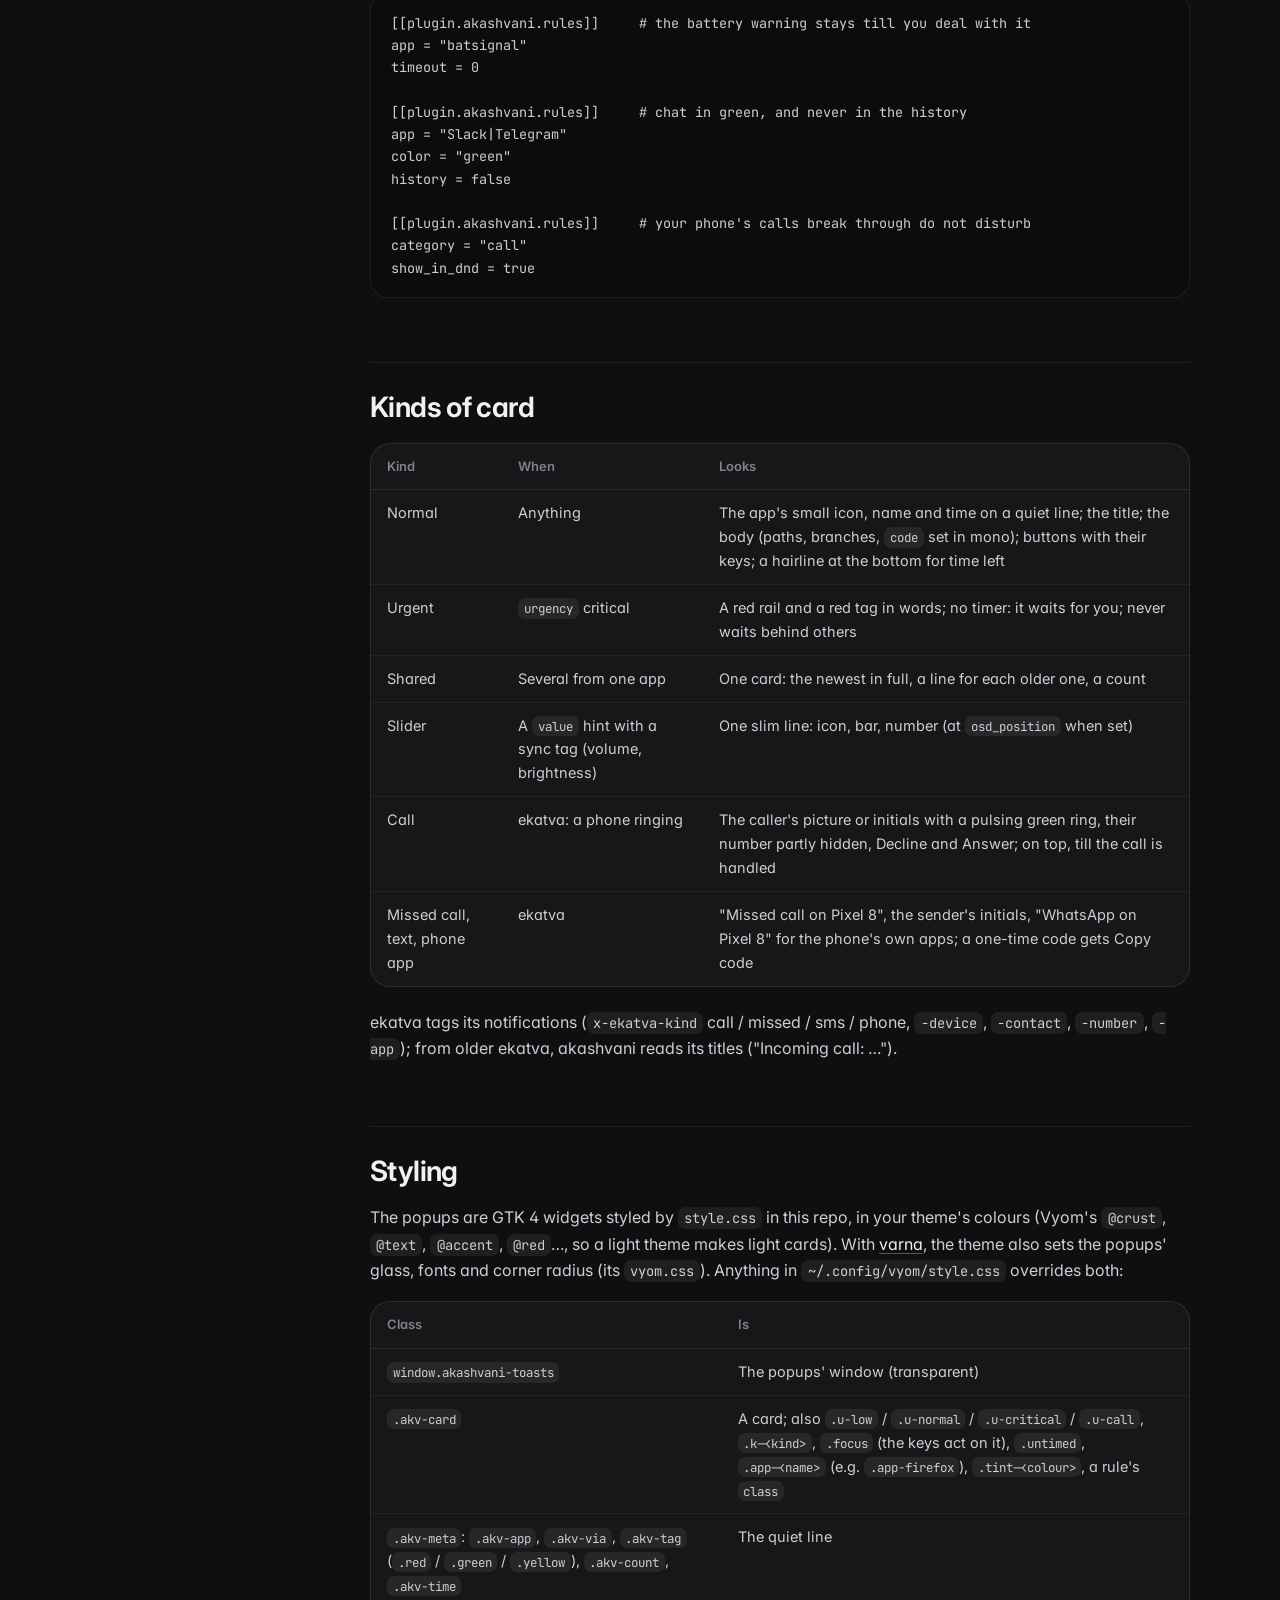
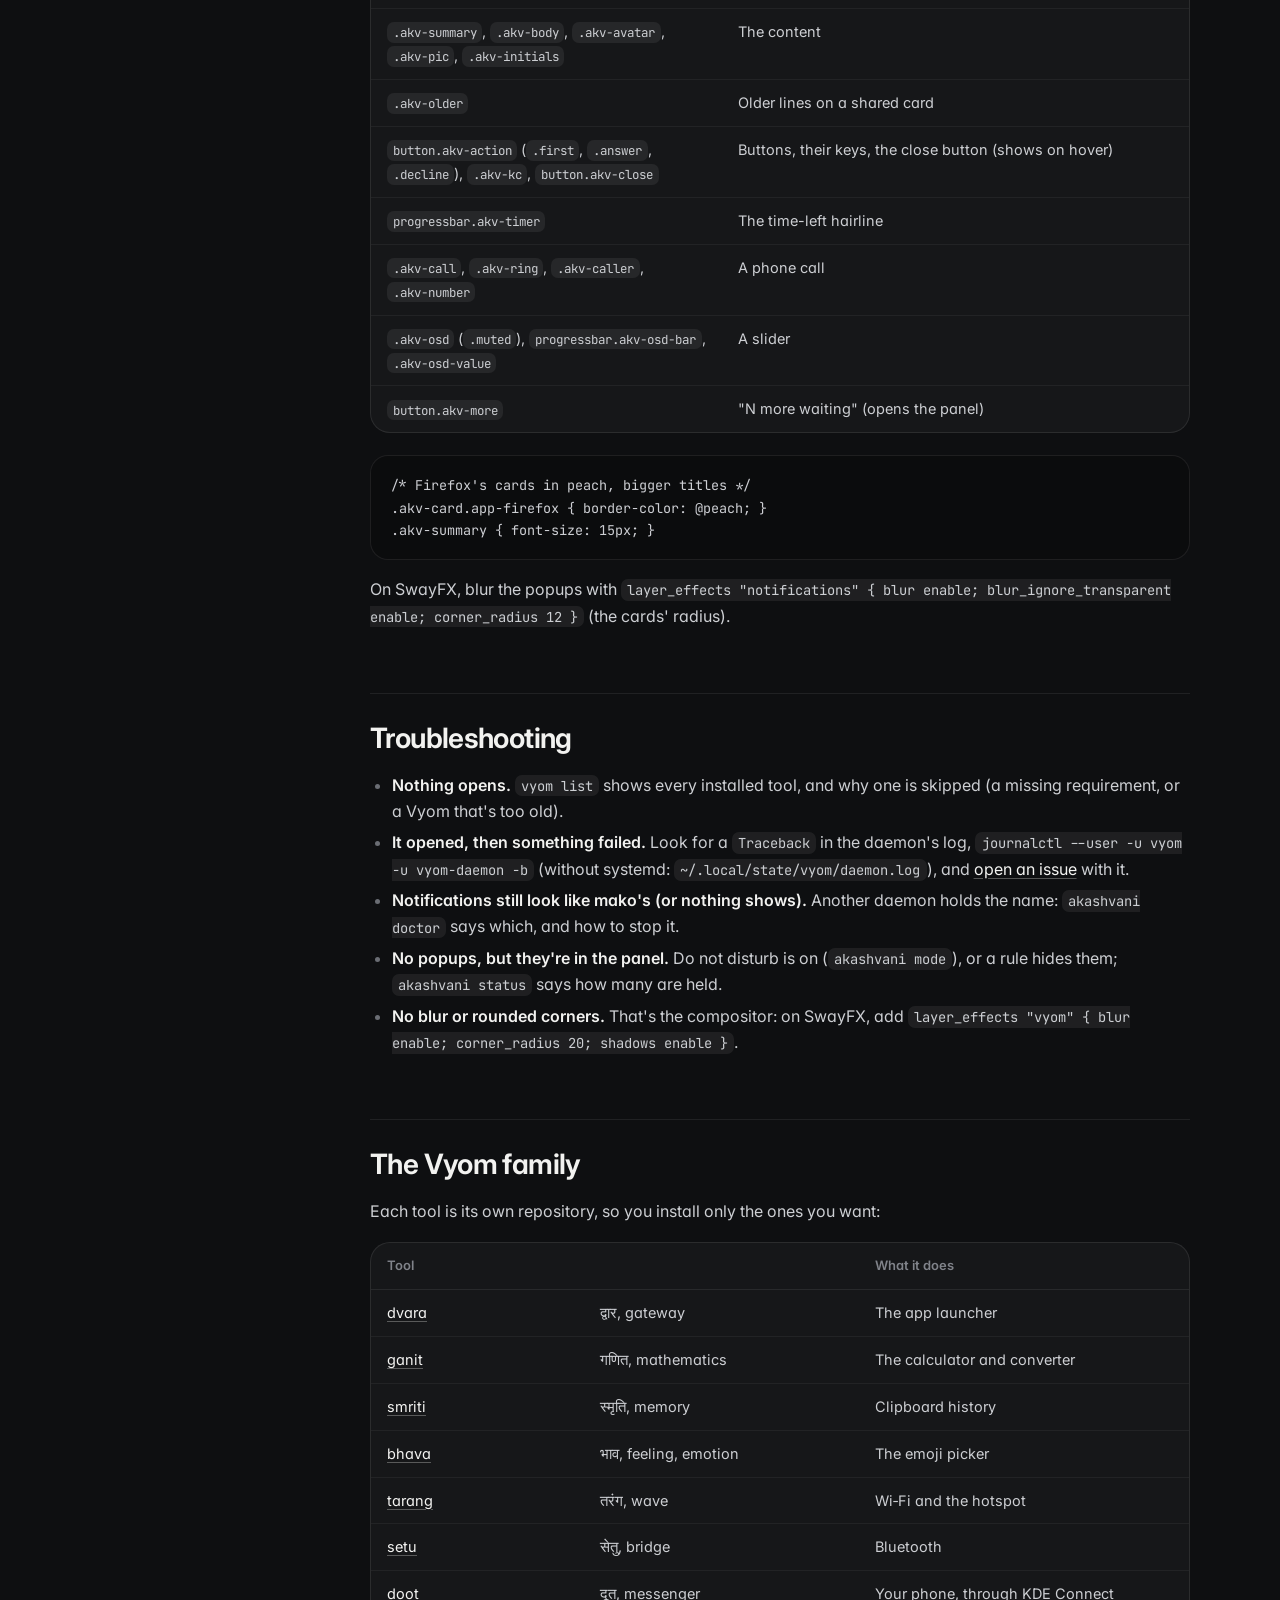
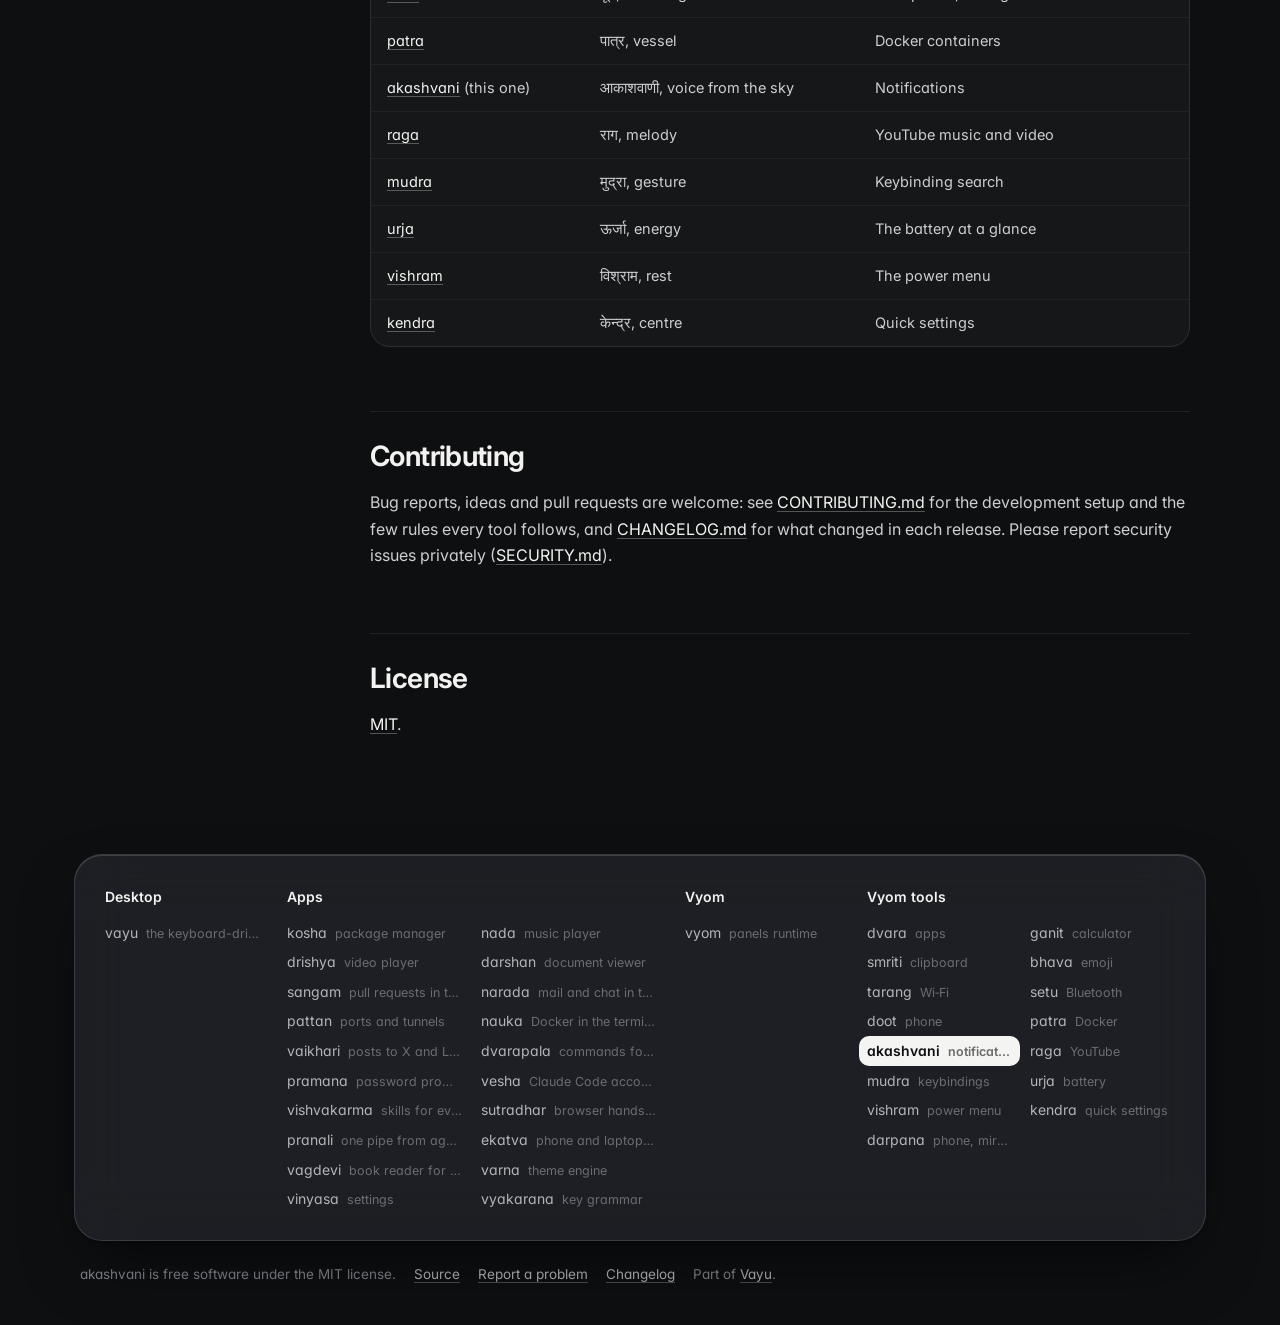
==== commit 85a81aa6: "v0.9.1: the sliders match the bar's icon colours Co-Authored-By: Claude Opus 5.5 <noreply@anthropic." ====
--- a/docs/index.html
+++ b/docs/index.html
@@ -26,8 +26,8 @@
 <div class="sa"><b lang="sa">आकाशवाणी</b> <i>“voice from the sky”</i> · a Vyom tool</div>
 <p class="lead">Notifications (mako): what&#x27;s on screen with its actions, each app&#x27;s history stacked with times, a full preview, do not disturb for a while.</p>
 <figure class="shloka"><p lang="sa">पथि प्रग्रहिणं कंसमाभाष्याहाशरीरवाक् ।<br>अस्यास्त्वामष्टमो गर्भो हन्ता यां वहसेऽबुध ॥</p><figcaption>On the road, a bodiless voice spoke to Kamsa, who held the reins. <cite>Bhāgavata Purāṇa 10.1.34</cite></figcaption></figure>
-<div class="cta"><a class="btn primary" href="#install">Install</a><a class="btn" href="https://github.com/Theyashsawarkar/akashvani">Source on GitHub</a><a class="btn" href="changelog.html">What's new in v0.9.0</a></div>
-<div class="meta"><span><b>v0.9.0</b> latest</span><span><b>13</b> releases</span><span><b>6</b> decisions recorded</span><span><b>MIT</b> license</span></div>
+<div class="cta"><a class="btn primary" href="#install">Install</a><a class="btn" href="https://github.com/Theyashsawarkar/akashvani">Source on GitHub</a><a class="btn" href="changelog.html">What's new in v0.9.1</a></div>
+<div class="meta"><span><b>v0.9.1</b> latest</span><span><b>14</b> releases</span><span><b>6</b> decisions recorded</span><span><b>MIT</b> license</span></div>
 </header>
 <figure class="shot"><img src="assets/screenshots/akashvani.webp" alt="akashvani: today's notifications as rows, an urgent battery warning first with a red Urgent chip, each app's notifications stacked with a count; the picked one's preview with Copy; do not disturb as a switch in the header" fetchpriority="high"></figure>
 <div class="wrap"><aside class="toc"><b>On this page</b><a class="l2" href="#features">Features</a><a class="l2" href="#install">Install</a><a class="l3" href="#requirements">Requirements</a><a class="l3" href="#install">Install</a><a class="l3" href="#update-and-uninstall">Update and uninstall</a><a class="l2" href="#usage">Usage</a><a class="l2" href="#the-command">The command</a><a class="l2" href="#configuration">Configuration</a><a class="l2" href="#rules">Rules</a><a class="l2" href="#kinds-of-card">Kinds of card</a><a class="l2" href="#styling">Styling</a><a class="l2" href="#troubleshooting">Troubleshooting</a><a class="l2" href="#the-vyom-family">The Vyom family</a><a class="l2" href="#contributing">Contributing</a><a class="l2" href="#license">License</a></aside><article>
